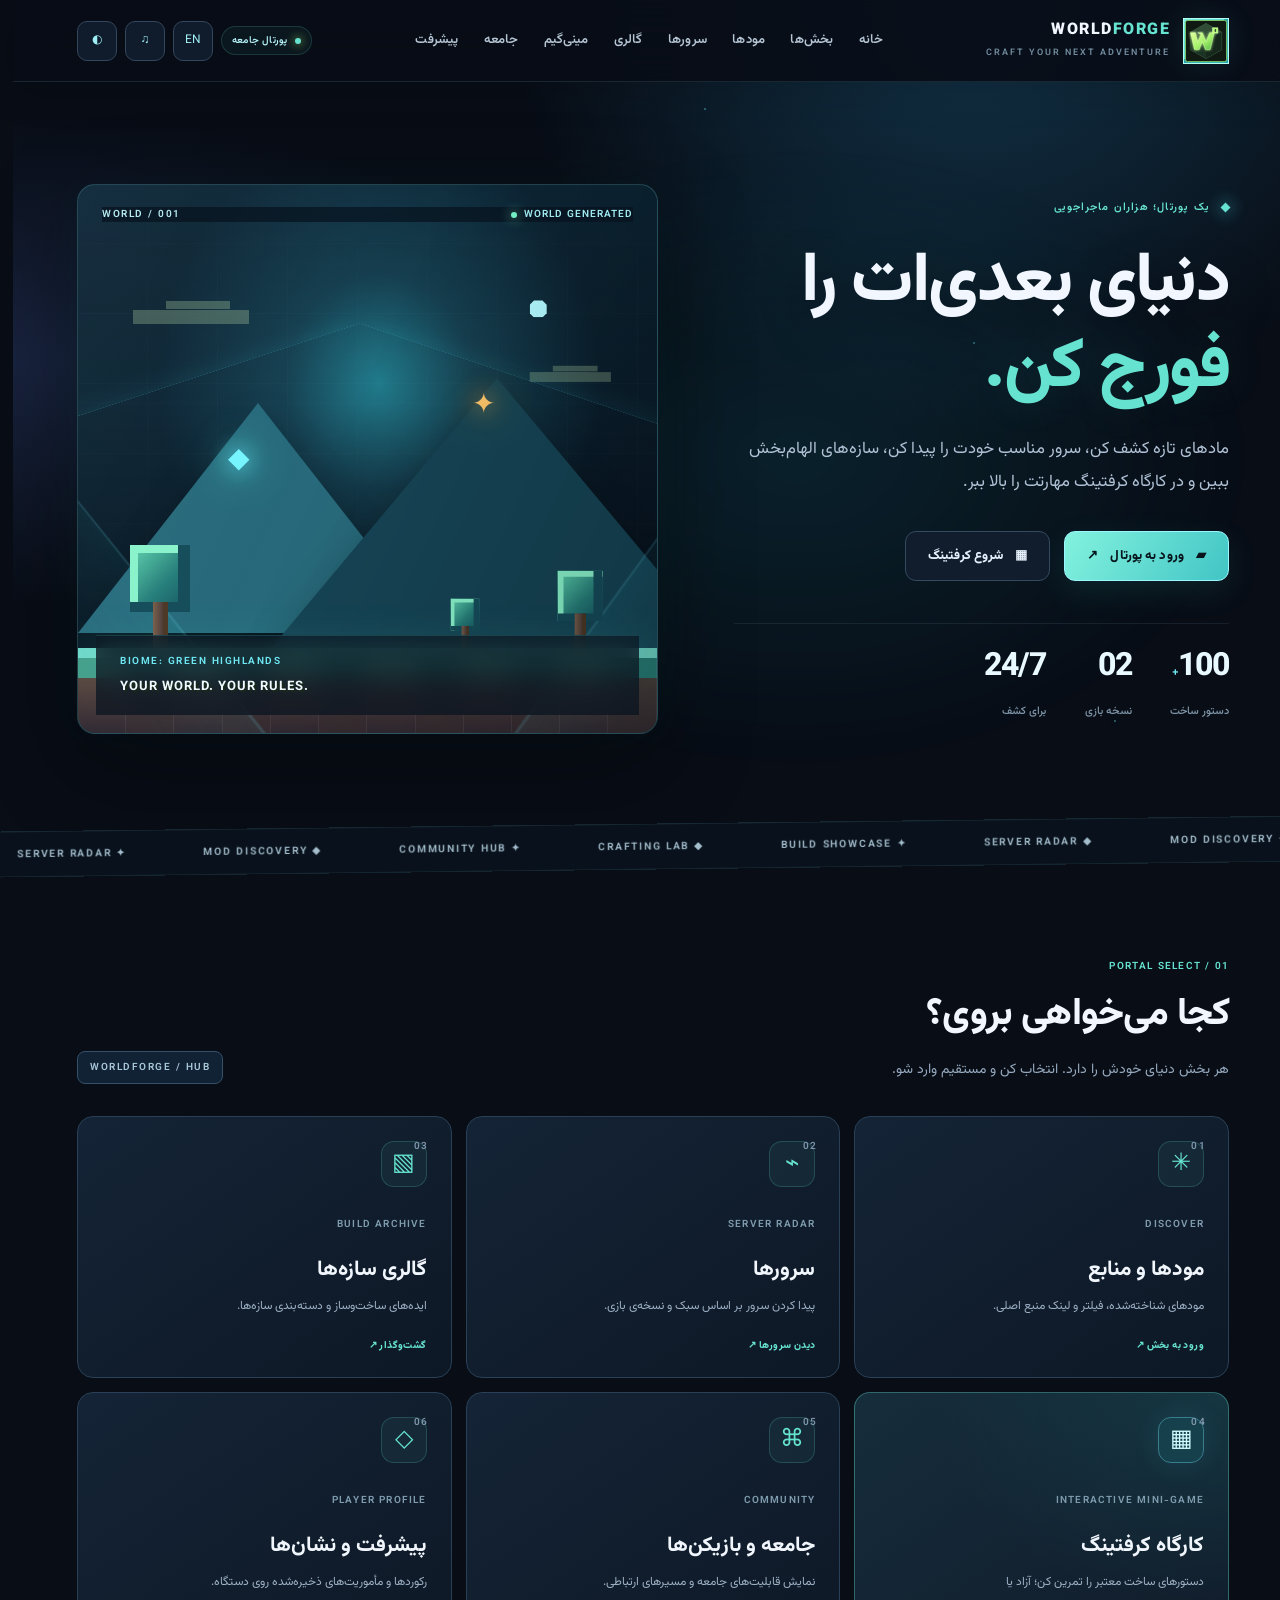
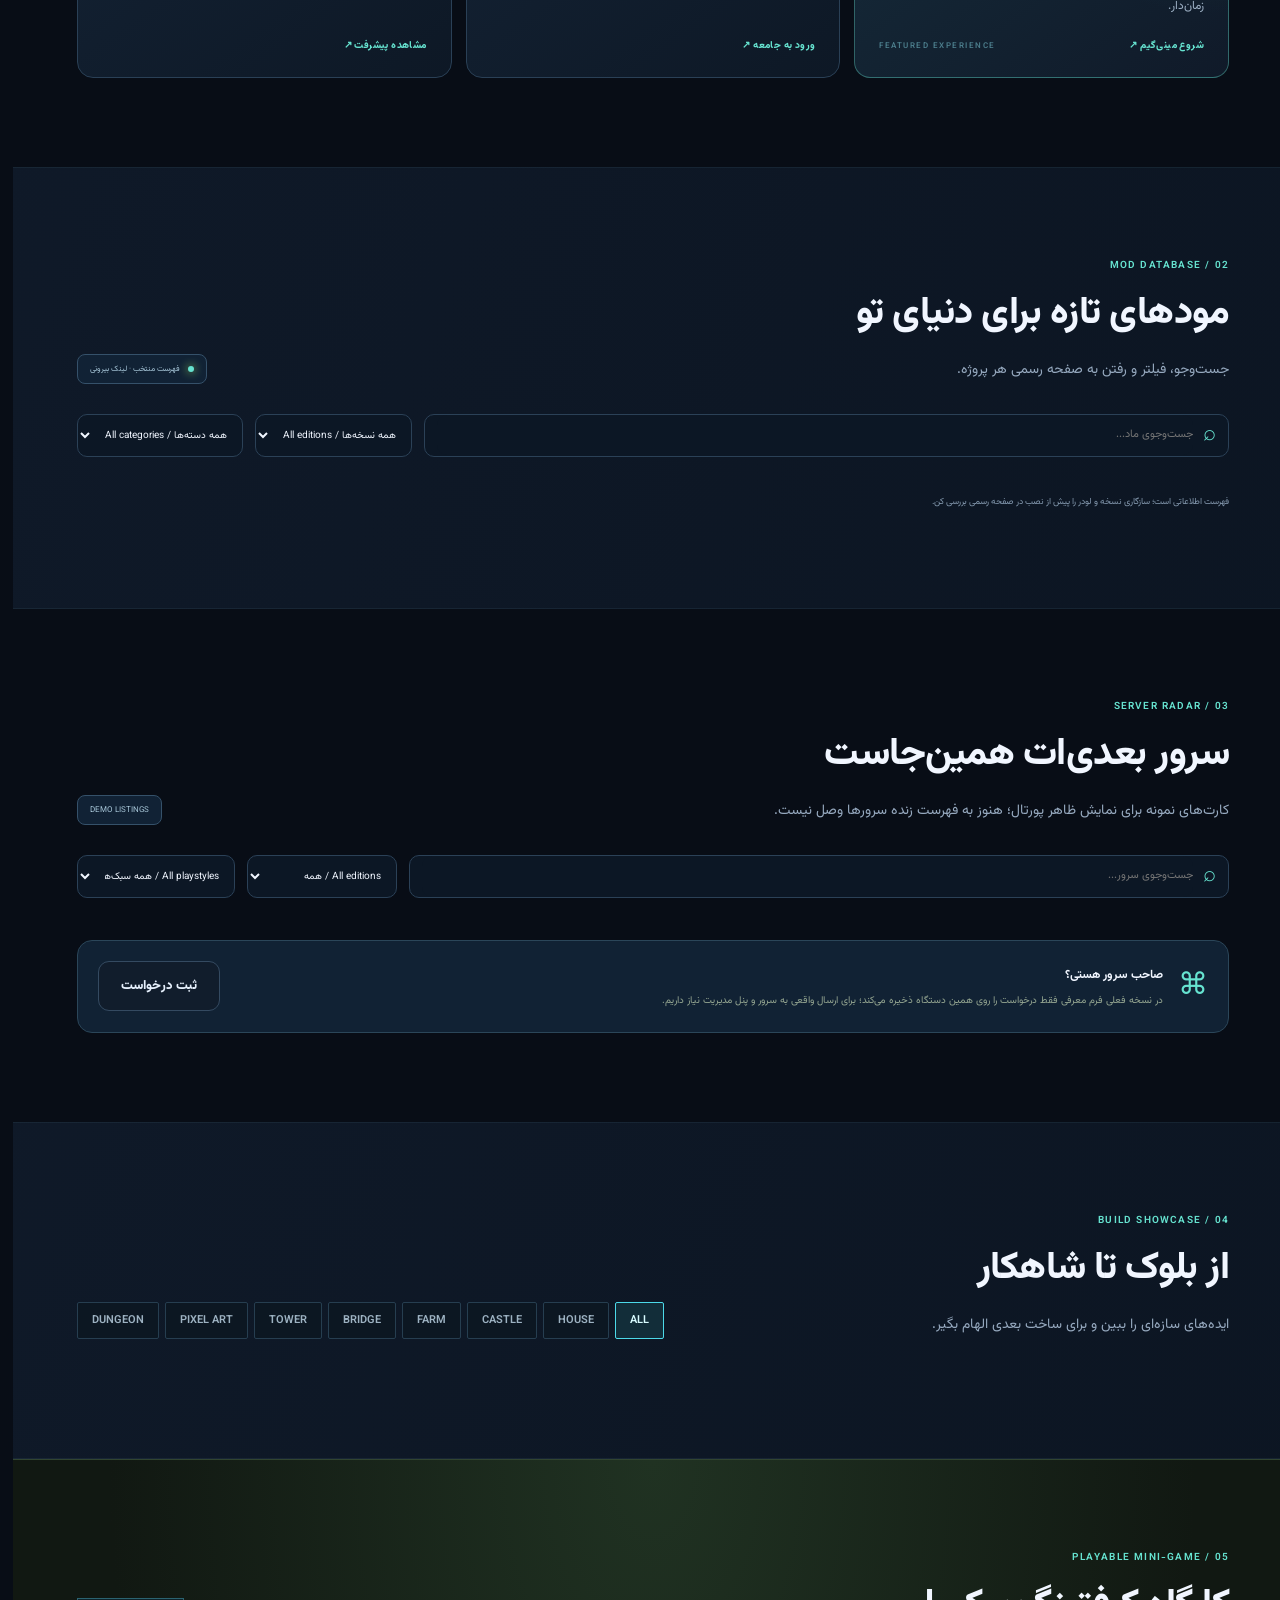
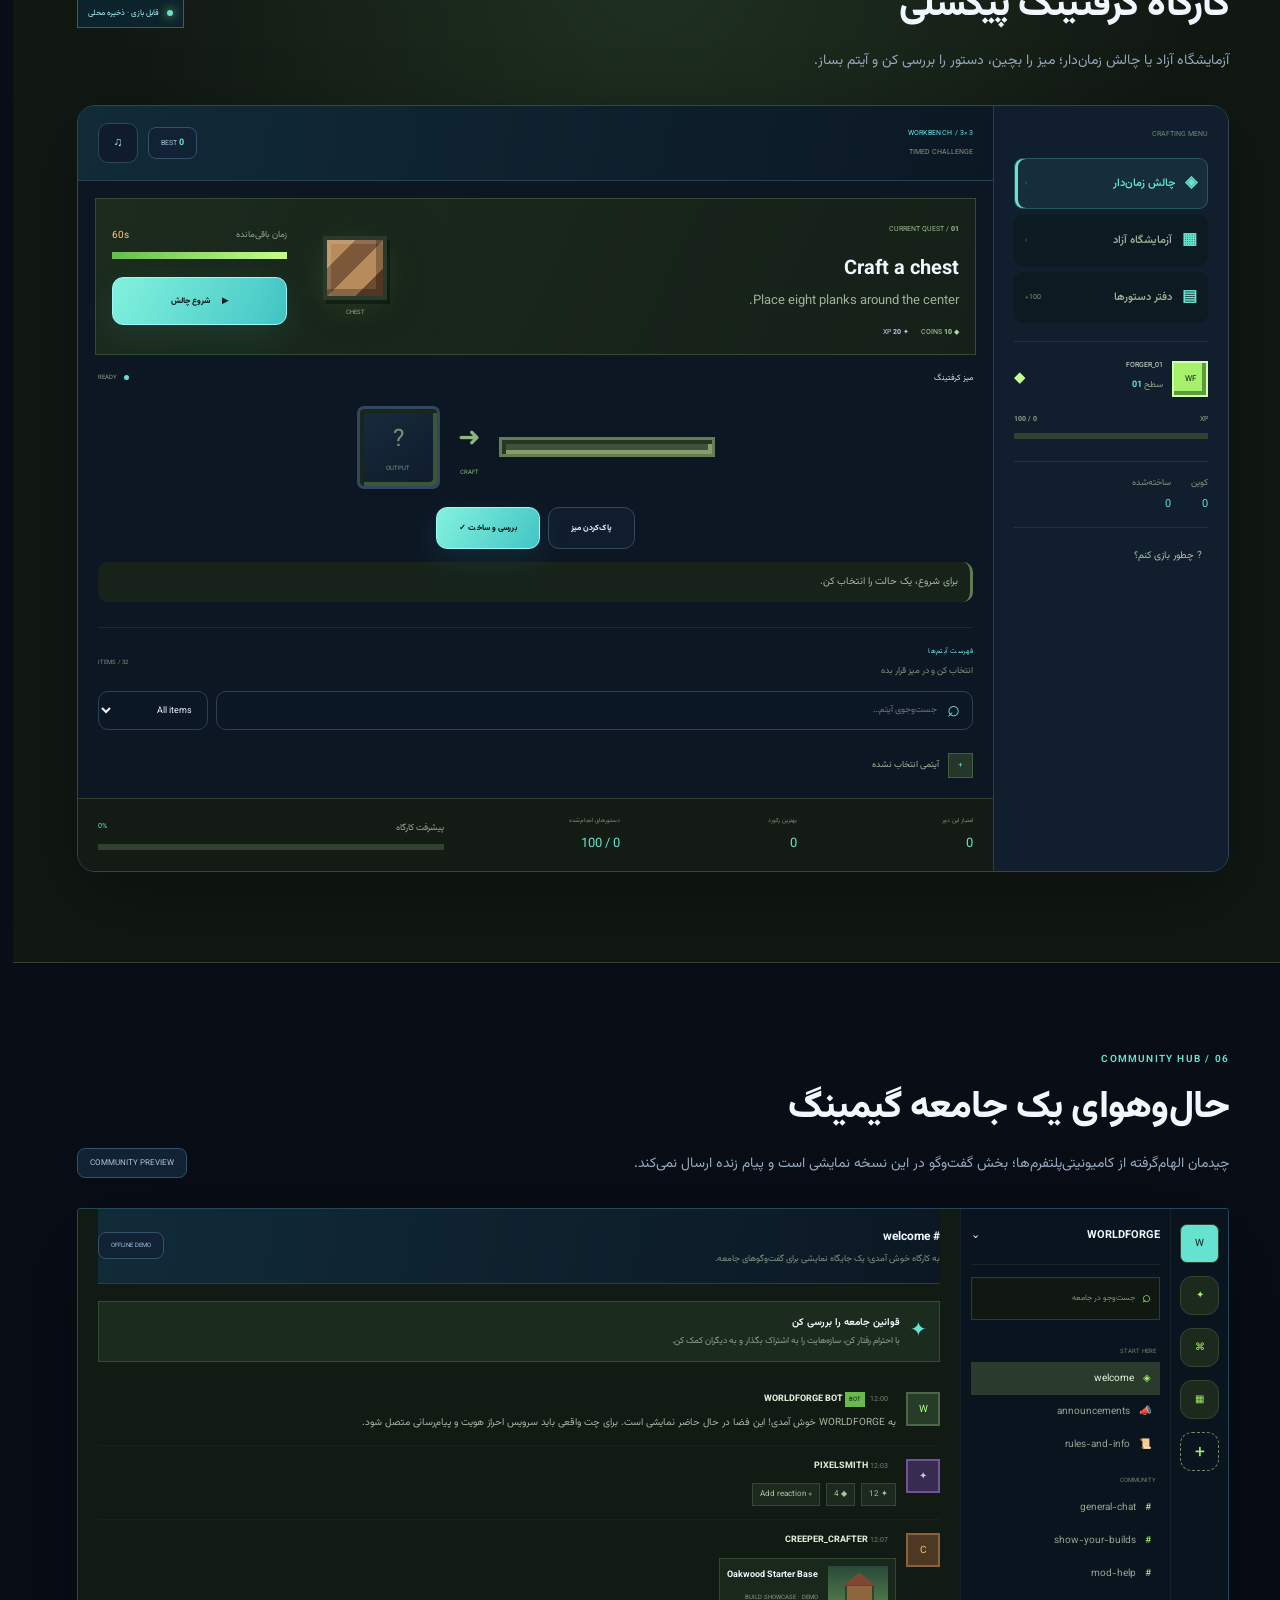
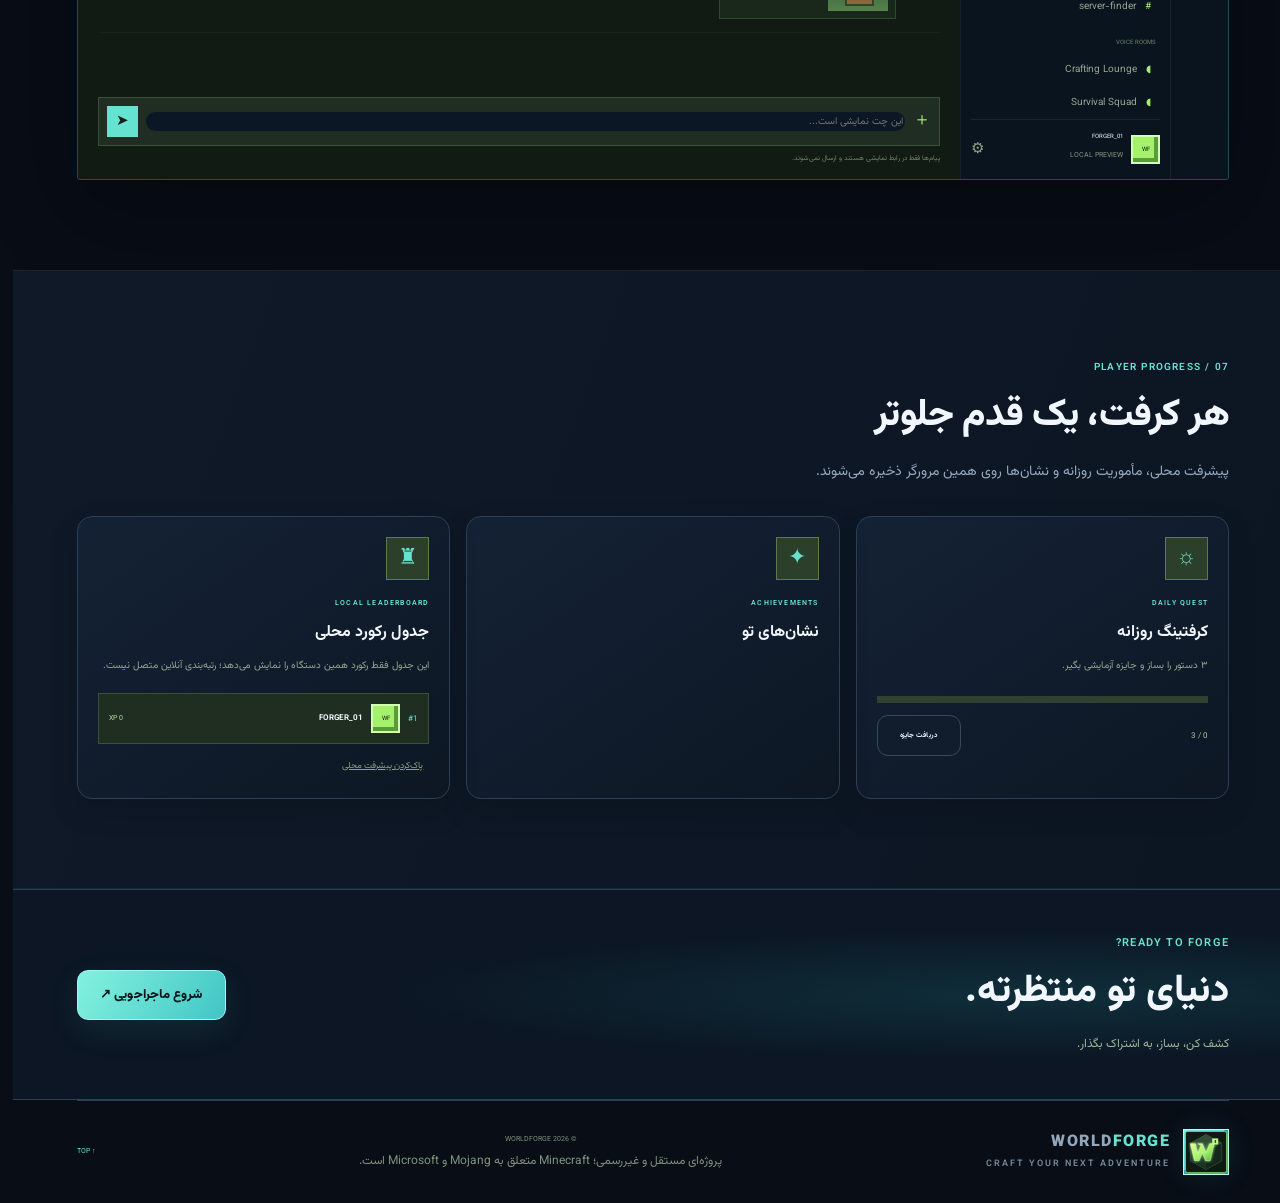
==== index.html @ a32afa7e "Enable site-wide navigation and accessibility enhancements" ====
<!doctype html>
<html lang="fa" dir="rtl">
<head>
<meta charset="utf-8"><meta name="viewport" content="width=device-width, initial-scale=1"><meta name="theme-color" content="#111713">
<meta name="description" content="WORLDFORGE — discover Minecraft mods, servers, builds and crafting recipes."><title>WORLDFORGE — Forge Your World</title>
<link rel="icon" href="assets/favicon.svg" type="image/svg+xml"><link rel="preconnect" href="https://fonts.googleapis.com"><link rel="preconnect" href="https://fonts.gstatic.com" crossorigin><link href="https://fonts.googleapis.com/css2?family=Press+Start+2P&family=Vazirmatn:wght@400;500;600;700;800&display=swap" rel="stylesheet"><link rel="stylesheet" href="styles.css">
</head><body>
<div class="ambient" aria-hidden="true"><i></i><i></i><i></i><i></i><i></i><i></i></div>
<header class="topbar"><a class="brand" href="index.html#home"><span class="brand-mark"><img src="assets/worldforge-emblem.svg" alt="" width="42" height="42"></span><span class="brand-name">WORLD<span>FORGE</span><small>CRAFT YOUR NEXT ADVENTURE</small></span></a>
<nav id="navLinks" class="nav-links" aria-label="Main navigation"><a href="index.html#home" data-fa="خانه" data-en="Home">خانه</a><a href="index.html#discover" data-fa="بخش‌ها" data-en="Explore">بخش‌ها</a><a href="mods.html" data-fa="مودها" data-en="Mods">مودها</a><a href="servers.html" data-fa="سرورها" data-en="Servers">سرورها</a><a href="gallery.html" data-fa="گالری" data-en="Gallery">گالری</a><a href="games.html" data-fa="مینی‌گیم" data-en="Mini-games">مینی‌گیم</a><a href="community.html" data-fa="جامعه" data-en="Community">جامعه</a><a href="progress.html" data-fa="پیشرفت" data-en="Progress">پیشرفت</a></nav>
<div class="top-actions"><span class="online-chip"><i></i><span data-fa="پورتال جامعه" data-en="COMMUNITY HUB">پورتال جامعه</span></span><button id="langToggle" class="icon-btn" aria-label="Change language">EN</button><button id="soundToggle" class="icon-btn" aria-label="Toggle sound">♫</button><button id="skinToggle" class="icon-btn" aria-label="Change visual theme" title="Change visual theme">◐</button><button id="menuToggle" class="icon-btn mobile-menu" aria-label="Open menu">☰</button></div></header>
<main id="home">
<section class="hero wrap"><div class="hero-copy reveal"><div class="eyebrow"><span class="eyebrow-square"></span><span data-fa="یک پورتال؛ هزاران ماجراجویی" data-en="ONE HUB. ENDLESS ADVENTURES.">یک پورتال؛ هزاران ماجراجویی</span></div><h1 data-fa="دنیای بعدی‌ات را<br><em>فورج کن.</em>" data-en="FORGE YOUR<br><em>NEXT WORLD.</em>">دنیای بعدی‌ات را<br><em>فورج کن.</em></h1><p data-fa="مادهای تازه کشف کن، سرور مناسب خودت را پیدا کن، سازه‌های الهام‌بخش ببین و در کارگاه کرفتینگ مهارتت را بالا ببر." data-en="Discover mods, find your next server, explore epic builds, and master recipes in the crafting lab.">مادهای تازه کشف کن، سرور مناسب خودت را پیدا کن، سازه‌های الهام‌بخش ببین و در کارگاه کرفتینگ مهارتت را بالا ببر.</p><div class="hero-actions"><a class="btn btn-primary" href="index.html#discover"><span>▰</span><span data-fa="ورود به پورتال" data-en="ENTER THE HUB">ورود به پورتال</span><b>↗</b></a><a class="btn btn-ghost" href="games.html"><span>▦</span><span data-fa="شروع کرفتینگ" data-en="PLAY CRAFTING">شروع کرفتینگ</span></a></div><div class="hero-metrics"><div><strong>100<span>+</span></strong><small data-fa="دستور ساخت" data-en="CRAFT RECIPES">دستور ساخت</small></div><div><strong>02</strong><small data-fa="نسخه بازی" data-en="GAME EDITIONS">نسخه بازی</small></div><div><strong>24/7</strong><small data-fa="برای کشف" data-en="ALWAYS TO EXPLORE">برای کشف</small></div></div></div>
<div class="hero-scene reveal"><div class="scene-top"><span>WORLD / 001</span><span class="scene-live"><i></i> WORLD GENERATED</span></div><div class="pixel-sun"></div><div class="pixel-cloud cloud1"></div><div class="pixel-cloud cloud2"></div><div class="scene-mountain m1"></div><div class="scene-mountain m2"></div><div class="voxel-tree tree1"><b></b><i></i></div><div class="voxel-tree tree2"><b></b><i></i></div><div class="voxel-tree tree3"><b></b><i></i></div><div class="floating-item diamond">◆</div><div class="floating-item emerald">✦</div><div class="scene-ground"><span></span><span></span><span></span><span></span><span></span><span></span><span></span><span></span><span></span><span></span><span></span><span></span></div><div class="scene-bottom"><span class="pixel-label">BIOME: GREEN HIGHLANDS</span><strong>YOUR WORLD. YOUR RULES.</strong></div><div class="scene-glow"></div></div></section>
<div class="ticker"><div class="ticker-track"><span>✦ MOD DISCOVERY</span><span>◆ SERVER RADAR</span><span>✦ BUILD SHOWCASE</span><span>◆ CRAFTING LAB</span><span>✦ COMMUNITY HUB</span><span>◆ MOD DISCOVERY</span><span>✦ SERVER RADAR</span></div></div>
<section id="discover" class="wrap section hub-section"><div class="section-head"><div><div class="eyebrow">01 / PORTAL SELECT</div><h2 data-fa="کجا می‌خواهی بروی؟" data-en="CHOOSE YOUR DESTINATION">کجا می‌خواهی بروی؟</h2><p data-fa="هر بخش دنیای خودش را دارد. انتخاب کن و مستقیم وارد شو." data-en="Every destination has its own space. Choose one and jump right in.">هر بخش دنیای خودش را دارد. انتخاب کن و مستقیم وارد شو.</p></div><span class="section-counter">WORLDFORGE / HUB</span></div><div class="hub-grid">
<a class="hub-tile" href="mods.html"><span class="hub-index">01</span><span class="hub-symbol">✳</span><span class="hub-kicker">DISCOVER</span><h3 data-fa="مودها و منابع" data-en="MODS & RESOURCES">مودها و منابع</h3><p data-fa="مودهای شناخته‌شده، فیلتر و لینک منبع اصلی." data-en="Curated mods, filters, and official project links.">مودهای شناخته‌شده، فیلتر و لینک منبع اصلی.</p><span class="hub-enter" data-fa="ورود به بخش ↗" data-en="EXPLORE ↗">ورود به بخش ↗</span></a>
<a class="hub-tile" href="servers.html"><span class="hub-index">02</span><span class="hub-symbol">⌁</span><span class="hub-kicker">SERVER RADAR</span><h3 data-fa="سرورها" data-en="SERVERS">سرورها</h3><p data-fa="پیدا کردن سرور بر اساس سبک و نسخه‌ی بازی." data-en="Find a server by play style and edition.">پیدا کردن سرور بر اساس سبک و نسخه‌ی بازی.</p><span class="hub-enter" data-fa="دیدن سرورها ↗" data-en="FIND SERVERS ↗">دیدن سرورها ↗</span></a>
<a class="hub-tile" href="gallery.html"><span class="hub-index">03</span><span class="hub-symbol">▧</span><span class="hub-kicker">BUILD ARCHIVE</span><h3 data-fa="گالری سازه‌ها" data-en="BUILD GALLERY">گالری سازه‌ها</h3><p data-fa="ایده‌های ساخت‌وساز و دسته‌بندی سازه‌ها." data-en="Build inspiration across curated categories.">ایده‌های ساخت‌وساز و دسته‌بندی سازه‌ها.</p><span class="hub-enter" data-fa="گشت‌وگذار ↗" data-en="BROWSE BUILDS ↗">گشت‌وگذار ↗</span></a>
<a class="hub-tile hub-tile-featured" href="games.html"><span class="hub-index">04</span><span class="hub-symbol">▦</span><span class="hub-kicker">INTERACTIVE MINI-GAME</span><h3 data-fa="کارگاه کرفتینگ" data-en="CRAFTING LAB">کارگاه کرفتینگ</h3><p data-fa="دستورهای ساخت معتبر را تمرین کن؛ آزاد یا زمان‌دار." data-en="Practice real crafting recipes in free play or timed challenge.">دستورهای ساخت معتبر را تمرین کن؛ آزاد یا زمان‌دار.</p><span class="hub-enter" data-fa="شروع مینی‌گیم ↗" data-en="PLAY NOW ↗">شروع مینی‌گیم ↗</span><span class="hub-feature-mark">FEATURED EXPERIENCE</span></a>
<a class="hub-tile" href="community.html"><span class="hub-index">05</span><span class="hub-symbol">⌘</span><span class="hub-kicker">COMMUNITY</span><h3 data-fa="جامعه و بازیکن‌ها" data-en="COMMUNITY">جامعه و بازیکن‌ها</h3><p data-fa="نمایش قابلیت‌های جامعه و مسیرهای ارتباطی." data-en="Community features and ways to connect.">نمایش قابلیت‌های جامعه و مسیرهای ارتباطی.</p><span class="hub-enter" data-fa="ورود به جامعه ↗" data-en="JOIN COMMUNITY ↗">ورود به جامعه ↗</span></a>
<a class="hub-tile" href="progress.html"><span class="hub-index">06</span><span class="hub-symbol">◇</span><span class="hub-kicker">PLAYER PROFILE</span><h3 data-fa="پیشرفت و نشان‌ها" data-en="PROGRESS & BADGES">پیشرفت و نشان‌ها</h3><p data-fa="رکوردها و مأموریت‌های ذخیره‌شده روی دستگاه." data-en="Local records and quests saved on this device.">رکوردها و مأموریت‌های ذخیره‌شده روی دستگاه.</p><span class="hub-enter" data-fa="مشاهده پیشرفت ↗" data-en="VIEW PROGRESS ↗">مشاهده پیشرفت ↗</span></a>
</div></section>
<section id="mods" class="section section-muted"><div class="wrap"><div class="section-head"><div><div class="eyebrow">02 / MOD DATABASE</div><h2 data-fa="مودهای تازه برای دنیای تو" data-en="MODS FOR YOUR WORLD">مودهای تازه برای دنیای تو</h2><p data-fa="جست‌وجو، فیلتر و رفتن به صفحه رسمی هر پروژه." data-en="Search, filter, and open each project's official page.">جست‌وجو، فیلتر و رفتن به صفحه رسمی هر پروژه.</p></div><span class="data-badge"><i></i><span data-fa="فهرست منتخب · لینک بیرونی" data-en="CURATED · EXTERNAL LINKS">فهرست منتخب · لینک بیرونی</span></span></div><div class="filter-row"><label class="search-field"><span>⌕</span><input id="modSearch" type="search" placeholder="جست‌وجوی ماد..." data-fa-placeholder="جست‌وجوی ماد..." data-en-placeholder="Search mods..."></label><select id="editionFilter" aria-label="Edition"><option value="all">همه نسخه‌ها / All editions</option><option value="Java">Java</option><option value="Bedrock">Bedrock</option></select><select id="categoryFilter" aria-label="Category"><option value="all">همه دسته‌ها / All categories</option><option value="Performance">Performance</option><option value="Utility">Utility</option><option value="Tech">Tech</option><option value="Magic">Magic</option><option value="Visuals">Visuals</option><option value="Adventure">Adventure</option></select></div><div id="modsGrid" class="mods-grid"></div><p class="fine-print" data-fa="فهرست اطلاعاتی است؛ سازگاری نسخه و لودر را پیش از نصب در صفحه رسمی بررسی کن." data-en="Listings are informational. Verify game version and loader compatibility on the official project page before installing.">فهرست اطلاعاتی است؛ سازگاری نسخه و لودر را پیش از نصب در صفحه رسمی بررسی کن.</p></div></section>
<section id="servers" class="section"><div class="wrap"><div class="section-head"><div><div class="eyebrow">03 / SERVER RADAR</div><h2 data-fa="سرور بعدی‌ات همین‌جاست" data-en="YOUR NEXT SERVER IS HERE">سرور بعدی‌ات همین‌جاست</h2><p data-fa="کارت‌های نمونه برای نمایش ظاهر پورتال؛ هنوز به فهرست زنده سرورها وصل نیست." data-en="Sample cards showing the portal UI; not connected to a live server directory yet.">کارت‌های نمونه برای نمایش ظاهر پورتال؛ هنوز به فهرست زنده سرورها وصل نیست.</p></div><span class="demo-badge">DEMO LISTINGS</span></div><div class="filter-row server-filters"><label class="search-field"><span>⌕</span><input id="serverSearch" type="search" placeholder="جست‌وجوی سرور..." data-fa-placeholder="جست‌وجوی سرور..." data-en-placeholder="Search servers..."></label><select id="serverEdition"><option value="all">All editions / همه</option><option>Java</option><option>Bedrock</option><option>Cross-play</option></select><select id="serverType"><option value="all">All playstyles / همه سبک‌ها</option><option>Survival</option><option>Creative</option><option>Adventure</option><option>Mini-games</option></select></div><div id="serverGrid" class="server-grid"></div><div class="callout-line"><span class="callout-icon">⌘</span><div><strong data-fa="صاحب سرور هستی؟" data-en="RUN A SERVER?">صاحب سرور هستی؟</strong><p data-fa="در نسخه فعلی فرم معرفی فقط درخواست را روی همین دستگاه ذخیره می‌کند؛ برای ارسال واقعی به سرور و پنل مدیریت نیاز داریم." data-en="The current listing form only saves locally. Real submissions require a backend and admin panel.">در نسخه فعلی فرم معرفی فقط درخواست را روی همین دستگاه ذخیره می‌کند؛ برای ارسال واقعی به سرور و پنل مدیریت نیاز داریم.</p></div><button class="btn btn-secondary" id="openServerForm" data-fa="ثبت درخواست" data-en="SUBMIT LISTING">ثبت درخواست</button></div></div></section>
<section id="builds" class="section section-muted"><div class="wrap"><div class="section-head"><div><div class="eyebrow">04 / BUILD SHOWCASE</div><h2 data-fa="از بلوک تا شاهکار" data-en="FROM BLOCKS TO MASTERPIECES">از بلوک تا شاهکار</h2><p data-fa="ایده‌های سازه‌ای را ببین و برای ساخت بعدی الهام بگیر." data-en="Explore build ideas and plan your next project.">ایده‌های سازه‌ای را ببین و برای ساخت بعدی الهام بگیر.</p></div><div class="build-filters" id="buildFilters"><button class="filter-chip active" data-build="all">ALL</button><button class="filter-chip" data-build="house">HOUSE</button><button class="filter-chip" data-build="castle">CASTLE</button><button class="filter-chip" data-build="farm">FARM</button><button class="filter-chip" data-build="bridge">BRIDGE</button><button class="filter-chip" data-build="tower">TOWER</button><button class="filter-chip" data-build="pixelart">PIXEL ART</button><button class="filter-chip" data-build="dungeon">DUNGEON</button></div></div><div id="buildGrid" class="build-grid"></div></div></section>
<section id="craft" class="section craft-section"><div class="wrap"><div class="section-head"><div><div class="eyebrow">05 / PLAYABLE MINI-GAME</div><h2 data-fa="کارگاه کرفتینگ پیکسلی" data-en="PIXEL CRAFTING LAB">کارگاه کرفتینگ پیکسلی</h2><p data-fa="آزمایشگاه آزاد یا چالش زمان‌دار؛ میز را بچین، دستور را بررسی کن و آیتم بساز." data-en="Free lab or timed challenge. Fill the table, check the recipe, craft an item.">آزمایشگاه آزاد یا چالش زمان‌دار؛ میز را بچین، دستور را بررسی کن و آیتم بساز.</p></div><div class="game-status"><i></i><span data-fa="قابل بازی · ذخیره محلی" data-en="PLAYABLE · LOCAL SAVE">قابل بازی · ذخیره محلی</span></div></div>
<div class="craft-app"><aside class="craft-sidebar"><div class="sidebar-label">CRAFTING MENU</div><button class="craft-nav active" data-mode="challenge"><span>◈</span><span data-fa="چالش زمان‌دار" data-en="Timed challenge">چالش زمان‌دار</span><b>›</b></button><button class="craft-nav" data-mode="free"><span>▦</span><span data-fa="آزمایشگاه آزاد" data-en="Free crafting">آزمایشگاه آزاد</span><b>›</b></button><button class="craft-nav" data-mode="recipes"><span>▤</span><span data-fa="دفتر دستورها" data-en="Recipe book">دفتر دستورها</span><b>100+</b></button><div class="sidebar-sep"></div><div class="player-card"><div class="player-avatar">WF</div><div><strong>FORGER_01</strong><small><span data-fa="سطح" data-en="LEVEL">سطح</span> <b id="playerLevel">01</b></small></div><span class="rank-gem">◆</span></div><div class="xp-label"><span>XP</span><b id="xpValue">0 / 100</b></div><div class="xp-track"><i id="xpBar"></i></div><div class="side-stats"><div><small data-fa="کوین" data-en="COINS">کوین</small><strong id="coinValue">0</strong></div><div><small data-fa="ساخته‌شده" data-en="CRAFTED">ساخته‌شده</small><strong id="craftedValue">0</strong></div></div><button id="tutorialBtn" class="help-link">? <span data-fa="چطور بازی کنم؟" data-en="How to play">چطور بازی کنم؟</span></button></aside>
<div class="craft-main"><div class="craft-toolbar"><div><span class="pixel-label">WORKBENCH / 3×3</span><small id="craftModeLabel">TIMED CHALLENGE</small></div><div class="toolbar-right"><span class="record-chip">BEST <b id="bestValue">0</b></span><button id="soundInGame" class="icon-btn" title="Toggle sound">♫</button></div></div>
<div id="challengePanel" class="challenge-panel"><div class="quest-copy"><span class="quest-kicker">CURRENT QUEST / <b id="questNumber">01</b></span><h3 id="questName">Craft a chest</h3><p id="questHint">Place eight planks around the center.</p><div class="quest-reward"><span>◆ <b id="questCoins">10</b> COINS</span><span>✦ <b id="questXP">20</b> XP</span></div></div><div class="quest-target"><div class="target-glow"></div><div id="questTarget" class="pixel-item large chest"></div><small id="questTargetName">CHEST</small></div><div class="quest-timer"><div><span data-fa="زمان باقی‌مانده" data-en="TIME LEFT">زمان باقی‌مانده</span><b id="timerText">60s</b></div><div class="timer-track"><i id="timerBar"></i></div><button id="startGame" class="btn btn-primary"><span>▶</span><span data-fa="شروع چالش" data-en="START CHALLENGE">شروع چالش</span></button></div></div>
<div id="recipeBookPanel" class="recipe-book-panel hidden"><div class="book-head"><div><span class="pixel-label">RECIPE INDEX</span><h3 data-fa="دفتر دستورها" data-en="Recipe Book">دفتر دستورها</h3></div><span class="data-badge">100+ RECIPES</span></div><div class="filter-row recipe-filters"><label class="search-field"><span>⌕</span><input id="recipeSearch" type="search" placeholder="جست‌وجوی آیتم..." data-fa-placeholder="جست‌وجوی آیتم..." data-en-placeholder="Search recipes..."></label><select id="recipeCategory"><option value="all">همه دسته‌ها / All categories</option><option value="tools">Tools</option><option value="blocks">Blocks</option><option value="utility">Utility</option><option value="combat">Combat</option><option value="food">Food</option><option value="redstone">Redstone</option></select></div><div id="recipeCatalog" class="recipe-catalog"></div></div>
<div id="workbenchPanel" class="workbench-panel"><div class="bench-left"><div class="bench-label"><span data-fa="میز کرفتینگ" data-en="CRAFTING TABLE">میز کرفتینگ</span><span class="bench-status"><i></i><span id="benchStatus">READY</span></span></div><div class="bench-layout"><div class="craft-grid" id="craftGrid" aria-label="Crafting grid"></div><div class="craft-arrow"><span>➜</span><small>CRAFT</small></div><button id="outputSlot" class="output-slot" aria-label="Crafting output"><span class="output-question">?</span><small>OUTPUT</small></button></div><div class="bench-controls"><button id="clearGrid" class="btn btn-secondary" data-fa="پاک‌کردن میز" data-en="CLEAR TABLE">پاک‌کردن میز</button><button id="checkCraft" class="btn btn-primary" data-fa="بررسی و ساخت ✓" data-en="CHECK & CRAFT ✓">بررسی و ساخت ✓</button></div><div id="gameFeedback" class="game-feedback" role="status" aria-live="polite">برای شروع، یک حالت را انتخاب کن.</div></div><div class="bench-right"><div class="inventory-head"><div><span class="pixel-label" data-fa="فهرست آیتم‌ها" data-en="ITEM INVENTORY">فهرست آیتم‌ها</span><small data-fa="انتخاب کن و در میز قرار بده" data-en="Select an item, then place it">انتخاب کن و در میز قرار بده</small></div><span id="inventoryCount">ITEMS / 32</span></div><div class="inventory-tools"><label class="search-field"><span>⌕</span><input id="itemSearch" type="search" placeholder="جست‌وجوی آیتم..." data-fa-placeholder="جست‌وجوی آیتم..." data-en-placeholder="Search items..."></label><select id="itemCategory"><option value="all">All items</option><option value="materials">Materials</option><option value="tools">Tools</option><option value="blocks">Blocks</option><option value="food">Food</option></select></div><div class="inventory-grid" id="inventory"></div><div class="selected-item" id="selectedItemLabel"><span class="selected-icon">+</span><span data-fa="آیتمی انتخاب نشده" data-en="No item selected">آیتمی انتخاب نشده</span></div></div></div>
<div class="craft-footer"><div class="score-stat"><small data-fa="امتیاز این دور" data-en="SESSION SCORE">امتیاز این دور</small><strong id="scoreValue">0</strong></div><div class="score-stat"><small data-fa="بهترین رکورد" data-en="PERSONAL BEST">بهترین رکورد</small><strong id="bestValue2">0</strong></div><div class="score-stat"><small data-fa="دستورهای انجام‌شده" data-en="RECIPES CRAFTED">دستورهای انجام‌شده</small><strong id="recipeProgress">0 / 100</strong></div><div class="craft-progress"><div><span data-fa="پیشرفت کارگاه" data-en="LAB PROGRESS">پیشرفت کارگاه</span><b id="progressPercent">0%</b></div><div class="xp-track"><i id="progressBar"></i></div></div></div></div></div></div></section>
<section id="community" class="section"><div class="wrap"><div class="section-head"><div><div class="eyebrow">06 / COMMUNITY HUB</div><h2 data-fa="حال‌وهوای یک جامعه گیمینگ" data-en="A COMMUNITY GAMING HUB">حال‌وهوای یک جامعه گیمینگ</h2><p data-fa="چیدمان الهام‌گرفته از کامیونیتی‌پلتفرم‌ها؛ بخش گفت‌وگو در این نسخه نمایشی است و پیام زنده ارسال نمی‌کند." data-en="A community-platform-inspired layout. Chat is a visual demo and does not send live messages.">چیدمان الهام‌گرفته از کامیونیتی‌پلتفرم‌ها؛ بخش گفت‌وگو در این نسخه نمایشی است و پیام زنده ارسال نمی‌کند.</p></div><span class="demo-badge">COMMUNITY PREVIEW</span></div><div class="community-app"><aside class="community-rail"><div class="rail-logo active">W</div><div class="rail-logo">✦</div><div class="rail-logo">⌘</div><div class="rail-logo">▦</div><div class="rail-add">+</div></aside><aside class="community-channels"><div class="community-title"><strong>WORLDFORGE</strong><span>⌄</span></div><div class="community-search">⌕ <span data-fa="جست‌وجو در جامعه" data-en="Search community">جست‌وجو در جامعه</span></div><div class="channel-label">START HERE</div><button class="channel active"><span>◈</span> welcome</button><button class="channel"><span>📣</span> announcements</button><button class="channel"><span>📜</span> rules-and-info</button><div class="channel-label">COMMUNITY</div><button class="channel"><span>#</span> general-chat</button><button class="channel"><span>#</span> show-your-builds</button><button class="channel"><span>#</span> mod-help</button><button class="channel"><span>#</span> server-finder</button><div class="channel-label">VOICE ROOMS</div><button class="channel"><span>◖</span> Crafting Lounge</button><button class="channel"><span>◖</span> Survival Squad</button><div class="community-profile"><div class="mini-avatar">WF</div><div><strong>FORGER_01</strong><small>LOCAL PREVIEW</small></div><span>⚙</span></div></aside><div class="community-chat"><div class="chat-header"><div><strong># welcome</strong><p data-fa="به کارگاه خوش آمدی؛ یک جایگاه نمایشی برای گفت‌وگوهای جامعه." data-en="Welcome to the forge — a preview of the community chat.">به کارگاه خوش آمدی؛ یک جایگاه نمایشی برای گفت‌وگوهای جامعه.</p></div><span class="demo-badge">OFFLINE DEMO</span></div><div class="chat-topic"><span>✦</span><div><strong data-fa="قوانین جامعه را بررسی کن" data-en="Check the community rules">قوانین جامعه را بررسی کن</strong><small data-fa="با احترام رفتار کن، سازه‌هایت را به اشتراک بگذار و به دیگران کمک کن." data-en="Be respectful, share your builds, and help other players.">با احترام رفتار کن، سازه‌هایت را به اشتراک بگذار و به دیگران کمک کن.</small></div></div><div class="chat-message"><div class="chat-avatar avatar-green">W</div><div><div class="chat-author">WORLDFORGE BOT <span>BOT</span><small>12:00</small></div><p data-fa="به WORLDFORGE خوش آمدی! این فضا در حال حاضر نمایشی است. برای چت واقعی باید سرویس احراز هویت و پیام‌رسانی متصل شود." data-en="Welcome to WORLDFORGE! This is a preview. Real chat requires connected authentication and messaging services.">به WORLDFORGE خوش آمدی! این فضا در حال حاضر نمایشی است. برای چت واقعی باید سرویس احراز هویت و پیام‌رسانی متصل شود.</p></div></div><div class="chat-message"><div class="chat-avatar avatar-purple">✦</div><div><div class="chat-author">PIXELSMITH <small>12:03</small></div><p data-fa="بالاخره یک جای خوب برای ایده‌های کرفتینگ و پیدا کردن مادها!" data-en="Finally, a place for crafting ideas and finding mods!"></p><div class="chat-reactions"><span>✦ 12</span><span>◆ 4</span><span>+ Add reaction</span></div></div></div><div class="chat-message"><div class="chat-avatar avatar-orange">C</div><div><div class="chat-author">CREEPER_CRAFTER <small>12:07</small></div><p data-fa="سازه جدیدم رو توی Build Showcase گذاشتم؛ نظرتون چیه؟" data-en="Just added my new build to the showcase. Thoughts?"></p><div class="build-attachment"><div class="attachment-art"><span class="attachment-house"></span></div><div><strong>Oakwood Starter Base</strong><small>BUILD SHOWCASE · DEMO</small></div></div></div></div><div class="chat-composer"><span>＋</span><input id="demoMessage" type="text" placeholder="این چت نمایشی است..." data-fa-placeholder="این چت نمایشی است..." data-en-placeholder="This chat is a demo..."><button id="sendDemoMessage" aria-label="Send demo message">➤</button></div><small class="chat-footnote" data-fa="پیام‌ها فقط در رابط نمایشی هستند و ارسال نمی‌شوند." data-en="Messages are visual placeholders and are not sent.">پیام‌ها فقط در رابط نمایشی هستند و ارسال نمی‌شوند.</small></div></div></div></section>
<section id="progress" class="section section-muted"><div class="wrap"><div class="section-head"><div><div class="eyebrow">07 / PLAYER PROGRESS</div><h2 data-fa="هر کرفت، یک قدم جلوتر" data-en="EVERY CRAFT. ONE STEP FORWARD.">هر کرفت، یک قدم جلوتر</h2><p data-fa="پیشرفت محلی، مأموریت روزانه و نشان‌ها روی همین مرورگر ذخیره می‌شوند." data-en="Progress, daily quest, and achievements are saved in this browser only.">پیشرفت محلی، مأموریت روزانه و نشان‌ها روی همین مرورگر ذخیره می‌شوند.</p></div></div><div class="progress-grid"><article class="progress-card daily-card"><div class="progress-icon">☼</div><div class="eyebrow">DAILY QUEST</div><h3 data-fa="کرفتینگ روزانه" data-en="Daily Crafter">کرفتینگ روزانه</h3><p data-fa="۳ دستور را بساز و جایزه آزمایشی بگیر." data-en="Craft 3 recipes to claim a demo reward.">۳ دستور را بساز و جایزه آزمایشی بگیر.</p><div class="daily-track"><i id="dailyBar"></i></div><div class="daily-bottom"><span id="dailyCount">0 / 3</span><button id="claimDaily" class="btn btn-secondary" data-fa="دریافت جایزه" data-en="CLAIM REWARD">دریافت جایزه</button></div></article><article class="progress-card"><div class="progress-icon">✦</div><div class="eyebrow">ACHIEVEMENTS</div><h3 data-fa="نشان‌های تو" data-en="Your achievements">نشان‌های تو</h3><div class="achievement-list" id="achievementList"></div></article><article class="progress-card"><div class="progress-icon">♜</div><div class="eyebrow">LOCAL LEADERBOARD</div><h3 data-fa="جدول رکورد محلی" data-en="Local leaderboard">جدول رکورد محلی</h3><p data-fa="این جدول فقط رکورد همین دستگاه را نمایش می‌دهد؛ رتبه‌بندی آنلاین متصل نیست." data-en="This shows local records only; no online leaderboard is connected.">این جدول فقط رکورد همین دستگاه را نمایش می‌دهد؛ رتبه‌بندی آنلاین متصل نیست.</p><div class="leader-row"><span class="leader-rank">#1</span><div class="mini-avatar">WF</div><strong>FORGER_01</strong><b id="leaderScore">0 XP</b></div><button id="resetProgress" class="text-button" data-fa="پاک‌کردن پیشرفت محلی" data-en="Reset local progress">پاک‌کردن پیشرفت محلی</button></article></div></div></section>
<section class="closing"><div class="wrap closing-inner"><div><div class="eyebrow">READY TO FORGE?</div><h2 data-fa="دنیای تو منتظرته." data-en="YOUR WORLD IS WAITING.">دنیای تو منتظرته.</h2><p data-fa="کشف کن، بساز، به اشتراک بگذار." data-en="Discover. Craft. Share.">کشف کن، بساز، به اشتراک بگذار.</p></div><a class="btn btn-primary" href="index.html#discover" data-fa="شروع ماجراجویی ↗" data-en="START EXPLORING ↗">شروع ماجراجویی ↗</a></div></section>
</main><footer class="footer wrap"><a class="brand" href="index.html#home"><span class="brand-mark"><img src="assets/worldforge-emblem.svg" alt="" width="42" height="42"></span><span class="brand-name">WORLD<span>FORGE</span><small>CRAFT YOUR NEXT ADVENTURE</small></span></a><div><span>© 2026 WORLDFORGE</span><p data-fa="پروژه‌ای مستقل و غیررسمی؛ Minecraft متعلق به Mojang و Microsoft است." data-en="Independent fan project. Minecraft belongs to Mojang and Microsoft.">پروژه‌ای مستقل و غیررسمی؛ Minecraft متعلق به Mojang و Microsoft است.</p></div><a href="index.html#home" class="back-top">↑ TOP</a></footer>
<dialog id="serverDialog" class="modal"><form id="serverRequestForm"><button type="button" class="modal-close" id="closeServerForm">×</button><div class="eyebrow">SERVER PARTNER</div><h2 data-fa="معرفی سرور" data-en="Submit a server">معرفی سرور</h2><p data-fa="درخواست به صورت محلی ذخیره می‌شود؛ هنوز به مدیر ارسال نمی‌شود." data-en="The request is saved locally and is not sent to an admin yet.">درخواست به صورت محلی ذخیره می‌شود؛ هنوز به مدیر ارسال نمی‌شود.</p><label><span data-fa="نام سرور" data-en="Server name">نام سرور</span><input id="requestServerName" required placeholder="My Minecraft Server"></label><label><span data-fa="راه ارتباطی" data-en="Contact method">راه ارتباطی</span><input id="requestContact" required placeholder="Discord / Email / Telegram"></label><label><span data-fa="نسخه" data-en="Edition">نسخه</span><select id="requestEdition"><option>Java</option><option>Bedrock</option><option>Cross-play</option></select></label><button class="btn btn-primary" type="submit" data-fa="ذخیره درخواست آزمایشی" data-en="Save demo request">ذخیره درخواست آزمایشی</button></form></dialog>
<dialog id="tutorialDialog" class="modal"><form method="dialog"><button class="modal-close">×</button><div class="eyebrow">QUICK START</div><h2 data-fa="چطور کرفت کنم؟" data-en="How to craft">چطور کرفت کنم؟</h2><ol><li data-fa="یک حالت انتخاب کن: چالش زمان‌دار یا آزمایشگاه آزاد." data-en="Choose Timed Challenge or Free Lab.">یک حالت انتخاب کن: چالش زمان‌دار یا آزمایشگاه آزاد.</li><li data-fa="از فهرست آیتم‌ها یک ماده را انتخاب کن." data-en="Select a material from the inventory.">از فهرست آیتم‌ها یک ماده را انتخاب کن.</li><li data-fa="خانه‌های میز را لمس کن تا مواد را بچینی." data-en="Tap workbench slots to place ingredients.">خانه‌های میز را لمس کن تا مواد را بچینی.</li><li data-fa="بررسی و ساخت را بزن؛ دستورها باید در خانه‌های درست باشند." data-en="Press Check & Craft; ingredients must be in the correct slots.">بررسی و ساخت را بزن؛ دستورها باید در خانه‌های درست باشند.</li></ol><button class="btn btn-primary" value="ok" data-fa="فهمیدم" data-en="Got it">فهمیدم</button></form></dialog><div id="toast" class="toast" role="status" aria-live="polite"></div><script src="app.js"></script><script src="enhancement.js" defer></script>
</body></html>
---- styles.css ----
:root{--bg:#0d120f;--panel:#151d17;--panel2:#1b271e;--panel3:#233226;--line:#304334;--text:#edf6e8;--muted:#91a28f;--green:#a5f16b;--green2:#6bc653;--lime:#d0ff8c;--orange:#ffbd59;--red:#ff7777;--shadow:0 22px 60px #0007;--pixel:'Press Start 2P',monospace;--body:'Vazirmatn',Tahoma,sans-serif}*{box-sizing:border-box}html{scroll-behavior:smooth;scroll-padding-top:90px}body{margin:0;background:var(--bg);color:var(--text);font-family:var(--body);line-height:1.7;overflow-x:hidden}body:before{content:"";position:fixed;inset:0;pointer-events:none;z-index:-2;opacity:.13;background-image:linear-gradient(#c5ffbd0a 1px,transparent 1px),linear-gradient(90deg,#c5ffbd0a 1px,transparent 1px);background-size:30px 30px}.ambient{position:fixed;inset:0;pointer-events:none;overflow:hidden;z-index:-1}.ambient i{position:absolute;width:3px;height:3px;background:#baff87;opacity:.5;animation:floatParticle 9s linear infinite}.ambient i:nth-child(1){top:22%;left:8%}.ambient i:nth-child(2){top:68%;left:17%;animation-delay:-3s}.ambient i:nth-child(3){top:38%;left:75%;animation-delay:-6s}.ambient i:nth-child(4){top:80%;left:86%;animation-delay:-2s}.ambient i:nth-child(5){top:12%;left:54%;animation-delay:-4s}.ambient i:nth-child(6){top:55%;left:44%;animation-delay:-7s}@keyframes floatParticle{0%{transform:translateY(0);opacity:0}20%{opacity:.5}80%{opacity:.4}100%{transform:translateY(-100px);opacity:0}}a{color:inherit;text-decoration:none}button,input,select{font:inherit}button{color:inherit}.wrap{width:min(1200px,92vw);margin-inline:auto}.topbar{height:78px;position:sticky;top:0;z-index:40;display:flex;align-items:center;justify-content:space-between;gap:24px;padding:0 max(4vw,18px);background:#0c120fee;border-bottom:1px solid #ffffff12;backdrop-filter:blur(20px)}.brand{display:flex;align-items:center;gap:10px;flex-shrink:0}.brand-mark{width:42px;height:42px;display:grid;place-items:center;overflow:hidden;background:var(--green);color:#142016;border:2px solid #d5ffb3;box-shadow:inset -5px -5px #539a3b,inset 4px 4px #e4ffbc;font-family:var(--pixel);font-size:18px}.brand-mark img{display:block;width:100%;height:100%;object-fit:cover}.brand-name{font-family:var(--pixel);font-size:11px;letter-spacing:-.5px;line-height:1.6}.brand-name>span{color:var(--green)}.brand-name small{display:block;font:7px var(--pixel);color:#849584;letter-spacing:.4px;margin-top:4px}.nav-links{display:flex;align-items:center;gap:clamp(13px,2vw,28px);font-size:12px;color:#b9c8b6}.nav-links a{transition:color .2s;white-space:nowrap}.nav-links a:hover{color:var(--green)}.top-actions{display:flex;align-items:center;gap:8px}.online-chip,.data-badge,.demo-badge,.game-status{display:inline-flex;align-items:center;gap:8px;padding:8px 10px;border:1px solid #3b533d;color:#b6d7a8;background:#17241a;font:8px var(--pixel);white-space:nowrap}.online-chip i,.data-badge i,.game-status i,.scene-live i{width:6px;height:6px;background:var(--green);box-shadow:0 0 10px #a5f16b;border-radius:50%;display:inline-block}.icon-btn{border:1px solid var(--line);background:#172019;color:var(--green);min-width:38px;height:38px;cursor:pointer;font-size:12px;transition:.2s}.icon-btn:hover{border-color:var(--green);background:#253626;transform:translateY(-2px)}.mobile-menu{display:none}.hero{display:grid;grid-template-columns:.95fr 1.05fr;gap:55px;align-items:center;padding-top:75px;padding-bottom:85px;min-height:620px}.hero-copy{position:relative;z-index:2}.eyebrow{display:flex;align-items:center;gap:10px;color:var(--green);font:9px var(--pixel);letter-spacing:.2px;line-height:1.8}.eyebrow-square{width:9px;height:9px;background:var(--green);box-shadow:3px 3px #3c6d32}.hero h1{font:clamp(35px,4.4vw,64px)/1.45 var(--pixel);letter-spacing:-2px;margin:25px 0 22px}.hero h1 em{font-style:normal;color:var(--green);text-shadow:4px 4px #28472c}.hero-copy>p{font-size:14px;line-height:2.2;color:#a7b6a4;max-width:520px}.hero-actions{display:flex;gap:12px;flex-wrap:wrap;margin-top:28px}.btn{display:inline-flex;align-items:center;justify-content:center;gap:10px;min-height:45px;padding:12px 16px;border:1px solid transparent;font-size:11px;font-weight:800;cursor:pointer;transition:transform .2s,box-shadow .2s,background .2s}.btn:hover{transform:translateY(-3px)}.btn-primary{background:var(--green);color:#132016;box-shadow:0 4px #4e903b,0 10px 25px #a5f16b12}.btn-primary:hover{background:var(--lime);box-shadow:0 4px #4e903b,0 12px 30px #a5f16b28}.btn-ghost,.btn-secondary{background:#19241b;border-color:#3a4d3a;color:#dcebd7}.btn-ghost:hover,.btn-secondary:hover{border-color:var(--green);background:#243526}.hero-metrics{display:flex;gap:36px;margin-top:40px;padding-top:20px;border-top:1px solid #ffffff1a}.hero-metrics div{display:flex;flex-direction:column;gap:8px}.hero-metrics strong{font:19px var(--pixel);color:var(--green)}.hero-metrics strong span{font-size:12px}.hero-metrics small{font:7px var(--pixel);color:#7e907d;line-height:1.8}.hero-scene{height:450px;position:relative;overflow:hidden;border:1px solid #567a4b;background:linear-gradient(#192f29 0%,#2e5940 52%,#28412b 53%,#142118 100%);box-shadow:var(--shadow);isolation:isolate;image-rendering:pixelated}.scene-top{position:absolute;top:16px;left:18px;right:18px;display:flex;justify-content:space-between;z-index:5;color:#d0f5b6;font:7px var(--pixel);direction:ltr}.scene-live{display:flex;align-items:center;gap:7px;font-size:6px}.pixel-sun{position:absolute;top:65px;right:19%;width:62px;height:62px;background:#e2ff9d;box-shadow:0 0 0 13px #e2ff9d15,0 0 60px #d7ff9d75;animation:sunPulse 4s ease-in-out infinite}@keyframes sunPulse{50%{transform:scale(1.08);box-shadow:0 0 0 22px #e2ff9d09,0 0 90px #d7ff9d80}}.pixel-cloud{position:absolute;top:125px;width:70px;height:14px;background:#b7d9a7;opacity:.3;box-shadow:16px -12px 0 -3px #b7d9a7,32px 0 #b7d9a7,-14px 0 #b7d9a7;animation:cloudMove 17s ease-in-out infinite}.cloud1{left:12%}.cloud2{top:185px;right:10%;transform:scale(.7);animation-delay:-7s}@keyframes cloudMove{50%{translate:35px 0}}.scene-mountain{position:absolute;bottom:100px;width:0;height:0;border-left:180px solid transparent;border-right:180px solid transparent}.m1{left:0;border-bottom:230px solid #446e48}.m2{right:-70px;bottom:80px;border-left-width:230px;border-right-width:230px;border-bottom:275px solid #24472e}.voxel-tree{position:absolute;bottom:85px;width:60px;height:120px;z-index:3}.voxel-tree b{position:absolute;left:0;bottom:36px;width:60px;height:67px;background:#4b9145;box-shadow:inset -11px -9px #2c6b36,inset 8px 8px #7bbd5d}.voxel-tree i{position:absolute;left:23px;bottom:0;width:15px;height:46px;background:#795633;box-shadow:inset -5px 0 #4d3825}.tree1{left:9%}.tree2{right:8%;transform:scale(.75);transform-origin:bottom}.tree3{right:28%;transform:scale(.48);transform-origin:bottom}.floating-item{position:absolute;z-index:4;font-size:28px;animation:itemFloat 3.5s ease-in-out infinite;text-shadow:3px 4px #0008}.diamond{top:46%;left:26%;color:#80f3ef;text-shadow:0 0 18px #6fffe9,3px 4px #176a7a}.emerald{top:36%;right:28%;color:#b6ff77;animation-delay:-1.5s;text-shadow:0 0 18px #a5f16b,3px 4px #37672b}@keyframes itemFloat{50%{transform:translateY(-12px) rotate(9deg)}}.scene-ground{position:absolute;bottom:0;left:0;right:0;height:85px;display:grid;grid-template-columns:repeat(12,1fr);border-top:10px solid #75a951;background:#4b7a3d}.scene-ground span{border-right:1px solid #ffffff10;background:linear-gradient(#47783a 0 30%,#5b432d 30%)}.scene-ground span:nth-child(even){background:linear-gradient(#67984b 0 30%,#674b30 30%)}.scene-bottom{position:absolute;z-index:6;bottom:18px;left:18px;right:18px;display:flex;flex-direction:column;gap:8px;direction:ltr}.pixel-label{font:7px var(--pixel);letter-spacing:.3px;color:#8bbf78}.scene-bottom strong{font:10px var(--pixel);text-shadow:2px 2px #17291b}.scene-glow{position:absolute;inset:0;z-index:4;pointer-events:none;background:linear-gradient(115deg,#ffffff08,transparent 45%,#0003)}.ticker{background:var(--green);color:#142016;overflow:hidden;transform:rotate(-.7deg) scale(1.02);padding:11px 0;border-block:3px solid #31552c}.ticker-track{display:flex;gap:42px;justify-content:space-around;min-width:1000px;white-space:nowrap;font:8px var(--pixel);animation:tickerMove 28s linear infinite}.ticker:hover .ticker-track{animation-play-state:paused}@keyframes tickerMove{to{transform:translateX(-20%)}}.section{padding:88px 0}.section-muted{background:#111813;border-block:1px solid #ffffff0c}.section-head{display:flex;align-items:flex-end;justify-content:space-between;gap:28px;margin-bottom:30px}.section-head h2{font:clamp(20px,2.5vw,31px)/1.7 var(--pixel);letter-spacing:-1px;margin:12px 0}.section-head p{font-size:12px;color:var(--muted);margin:0;line-height:2}.section-counter{font:7px var(--pixel);color:#738473;white-space:nowrap}.portal-grid{display:grid;grid-template-columns:repeat(4,1fr);gap:14px}.portal-card{position:relative;display:flex;flex-direction:column;min-height:300px;padding:15px;background:linear-gradient(145deg,#1a261d,#121a14);border:1px solid #314331;overflow:hidden;transition:transform .25s,border-color .25s,box-shadow .25s}.portal-card:hover{transform:translateY(-7px);border-color:#9be36a;box-shadow:0 18px 35px #0004}.portal-number{position:absolute;top:13px;left:13px;font:7px var(--pixel);color:#779276}.portal-art{height:145px;position:relative;display:grid;place-items:center;margin:-15px -15px 15px;overflow:hidden;background:radial-gradient(ellipse at 50% 100%,#38573b,#1a2b20 68%)}.portal-card small{font:7px var(--pixel);color:#91b57f}.portal-card h3{font-size:17px;margin:10px 0 4px}.portal-card p{font-size:10px;line-height:2;color:#92a48f;margin:0 0 12px}.portal-arrow{position:absolute;bottom:17px;left:17px;color:var(--green);font-size:19px}.voxel-cube{position:absolute;width:52px;height:52px;transform:rotate(30deg) skew(-5deg,-5deg);border:3px solid #17251a;box-shadow:inset -8px -8px #0004,inset 5px 5px #ffffff23,0 12px 0 #0003}.cube-grass{background:linear-gradient(#6ca74a 0 25%,#805b39 25%);left:22%;top:44px}.cube-stone{background:#89938b;left:45%;top:61px;width:43px;height:43px}.cube-diamond{background:#47c7c2;left:64%;top:28px;width:35px;height:35px;box-shadow:inset -7px -7px #1b7d80,inset 4px 4px #a4ffff,0 0 20px #4ee1ce55}.server-orb{font-size:60px;color:#c1ff9a;text-shadow:0 0 25px #a5f16b77,4px 4px #34582d;animation:itemFloat 4s infinite}.signal{position:absolute;border:1px solid #a5f16b66;border-radius:50%;width:100px;height:100px;animation:signal 3s infinite}.signal2{animation-delay:1.5s}@keyframes signal{from{transform:scale(.3);opacity:.8}to{transform:scale(1.5);opacity:0}}.build-tower{position:absolute;bottom:0;left:29%;width:38px;height:105px;background:repeating-linear-gradient(0deg,#777f6e 0 15px,#424c3d 15px 18px);border:3px solid #202d20;box-shadow:inset -8px 0 #303c30}.build-tower:before{content:"";position:absolute;top:-19px;left:-10px;width:52px;height:18px;background:#596a4c;border:3px solid #202d20}.build-house{position:absolute;bottom:0;left:52%;width:63px;height:55px;background:repeating-linear-gradient(90deg,#8a643c 0 14px,#674a2e 14px 17px);border:3px solid #253324}.build-house:before{content:"";position:absolute;top:-28px;left:-7px;width:67px;height:28px;background:#7e4632;clip-path:polygon(50% 0,100% 100%,0 100%)}.mini-table{display:grid;grid-template-columns:repeat(3,24px);gap:3px;background:#344a33;padding:5px;border:3px solid #617f4d;box-shadow:0 8px #0004}.mini-table i{width:24px;height:24px;background:#17251a;box-shadow:inset 2px 2px #2f4630}.mini-pickaxe{position:absolute;font-size:33px;color:#a5f16b;right:23%;top:22%;transform:rotate(-22deg);text-shadow:3px 3px #345c30}.filter-row{display:flex;gap:10px;margin-bottom:20px}.search-field{display:flex;align-items:center;gap:10px;flex:1;min-width:0;background:#151e17;border:1px solid #344834;padding:0 12px;min-height:43px}.search-field>span{font-size:22px;color:var(--green)}.search-field input{width:100%;min-width:0;background:transparent;border:0;outline:0;color:var(--text);padding:11px 0;font-size:11px}.filter-row select,.inventory-tools select{background:#151e17;color:#dcebd7;border:1px solid #344834;padding:0 11px;min-width:150px;font-size:10px;outline:0}.mods-grid{display:grid;grid-template-columns:repeat(3,minmax(0,1fr));gap:13px}.mod-card{position:relative;display:flex;flex-direction:column;min-width:0;padding:16px;background:#172119;border:1px solid #2d3f2f;transition:transform .2s,border-color .2s,background .2s}.mod-card:hover{transform:translateY(-4px);border-color:#7eb85b;background:#1c2a1d}.mod-card-top{display:flex;align-items:center;gap:12px}.mod-icon{width:49px;height:49px;display:grid;place-items:center;background:linear-gradient(145deg,#31482e,#1a291b);border:2px solid #526e46;box-shadow:inset -5px -5px #0003,inset 3px 3px #ffffff15;font-size:24px;flex-shrink:0}.mod-card h3{font-size:15px;margin:0 0 3px}.mod-subtitle{font-size:9px;color:#829780}.mod-description{font-size:10px;color:#a0b09c;line-height:2;min-height:43px;margin:14px 0}.mod-meta{display:flex;flex-wrap:wrap;gap:5px;margin-bottom:14px}.mod-meta span{font:7px var(--pixel);padding:6px 7px;border:1px solid #354a35;color:#a6c49a}.mod-link{display:flex;justify-content:space-between;align-items:center;margin-top:auto;border-top:1px solid #ffffff10;padding-top:12px;color:var(--green);font-size:10px;font-weight:800}.fine-print{font-size:9px;color:#768775;margin-top:18px}.demo-badge{color:#c1d2b9;border-color:#4b5a48;background:#1a211b}.server-filters{margin-top:5px}.server-grid{display:grid;grid-template-columns:repeat(3,minmax(0,1fr));gap:14px}.server-card{position:relative;overflow:hidden;padding:17px;background:linear-gradient(145deg,#1b291d,#141c16);border:1px solid #334635;transition:.25s}.server-card:hover{transform:translateY(-4px);border-color:#7db55e}.server-card.sponsored{border-color:#93d965;box-shadow:inset 0 3px #a5f16b}.server-card-head{display:flex;align-items:center;gap:12px}.server-crest{width:53px;height:53px;display:grid;place-items:center;background:#304b2d;border:2px solid #5b7b47;box-shadow:inset -6px -6px #1d331e,inset 4px 4px #ffffff15;font-size:25px}.server-card h3{font-size:15px;margin:0 0 2px}.server-card small{font-size:9px;color:#91a28c}.server-type{display:inline-block;font:7px var(--pixel);color:#a9d68d;margin-top:10px}.server-card p{font-size:10px;color:#9eae9a;line-height:2;min-height:40px}.server-tags{display:flex;gap:5px;flex-wrap:wrap}.server-tags span{font-size:8px;background:#253529;border:1px solid #3b4c39;padding:4px 7px;color:#c4d4be}.server-foot{display:flex;justify-content:space-between;gap:10px;align-items:center;margin-top:15px;padding-top:12px;border-top:1px solid #ffffff12;font-size:9px;color:#7e927a}.server-foot a{color:var(--green);font-weight:800}.sponsored-label{position:absolute;top:0;left:0;padding:5px 8px;background:#a5f16b;color:#142016;font:6px var(--pixel)}.callout-line{display:flex;align-items:center;gap:15px;margin-top:22px;padding:18px;background:#172219;border:1px solid #364936}.callout-icon{font-size:30px;color:var(--green)}.callout-line>div{flex:1}.callout-line strong{font-size:12px}.callout-line p{font-size:10px;color:#95a691;margin:4px 0 0;line-height:1.9}.build-filters{display:flex;flex-wrap:wrap;gap:6px;justify-content:flex-end}.filter-chip{background:#172119;border:1px solid #334533;color:#9daf97;padding:8px 9px;font:6px var(--pixel);cursor:pointer}.filter-chip.active,.filter-chip:hover{background:var(--green);border-color:var(--green);color:#142016}.build-grid{display:grid;grid-template-columns:repeat(4,minmax(0,1fr));gap:13px}.build-card{position:relative;background:#172119;border:1px solid #304331;overflow:hidden;transition:.25s}.build-card:hover{transform:translateY(-5px);border-color:#8bd160}.build-art{height:150px;position:relative;overflow:hidden;background:linear-gradient(#243f35,#476e48 65%,#4d7b3b 66%,#2b472d)}.build-art:before{content:"";position:absolute;inset:0;background:linear-gradient(135deg,#ffffff08,transparent 50%,#0004)}.build-art .art-object{position:absolute;bottom:24px;left:50%;transform:translateX(-50%);width:100px;height:74px;background:repeating-linear-gradient(90deg,#8b6741 0 20px,#6a4d32 20px 23px);border:4px solid #283727;box-shadow:inset -13px -8px #0004}.build-art .art-object:before{content:"";position:absolute;top:-44px;left:-12px;width:116px;height:44px;background:#794a35;clip-path:polygon(50% 0,100% 100%,0 100%);filter:drop-shadow(3px 4px #222)}.build-art.castle .art-object{height:90px;width:135px;background:repeating-linear-gradient(0deg,#7f8b7c 0 17px,#596658 17px 20px)}.build-art.castle .art-object:before{top:-24px;left:-8px;width:145px;height:24px;background:#687761;clip-path:polygon(0 0,20% 0,20% 40%,40% 40%,40% 0,60% 0,60% 40%,80% 40%,80% 0,100% 0,100% 100%,0 100%)}.build-art.farm .art-object{width:125px;height:45px;background:repeating-linear-gradient(90deg,#795432 0 12px,#436c35 12px 18px);border-top:12px solid #b58c4f}.build-art.bridge .art-object{width:170px;height:20px;bottom:55px;background:repeating-linear-gradient(90deg,#8d663c 0 20px,#523a27 20px 23px)}.build-art.tower .art-object{width:48px;height:120px;bottom:0;background:repeating-linear-gradient(0deg,#7c8b7b 0 15px,#455a48 15px 18px)}.build-art.tower .art-object:before{top:-22px;left:-9px;width:60px;height:22px;background:#687e59}.build-art.pixelart .art-object{width:80px;height:80px;background:repeating-linear-gradient(0deg,#a5f16b 0 13px,#478c4b 13px 26px);border:6px solid #243627}.build-art.dungeon .art-object{width:110px;height:75px;background:repeating-linear-gradient(0deg,#485548 0 15px,#29382e 15px 18px);border-top:16px solid #202a22}.build-card-content{padding:12px}.build-card-content small{font:6px var(--pixel);color:#8fb47c}.build-card-content h3{font-size:13px;margin:7px 0 4px}.build-card-content p{font-size:9px;color:#90a18c;line-height:1.8;margin:0}.craft-section{background:radial-gradient(ellipse at 50% 0%,#203222,#111812 60%);border-block:1px solid #314430;padding-bottom:100px}.game-status{align-self:center}.craft-app{display:grid;grid-template-columns:235px minmax(0,1fr);background:#0e1510;border:1px solid #40573c;box-shadow:0 25px 80px #0007;min-height:660px}.craft-sidebar{padding:20px;background:linear-gradient(160deg,#1a281c,#121b14);border-inline-end:1px solid #344833}.sidebar-label{font:7px var(--pixel);color:#728d70;margin:3px 0 18px}.craft-nav{width:100%;display:flex;align-items:center;gap:10px;padding:12px 10px;margin-bottom:6px;background:transparent;border:1px solid transparent;text-align:start;color:#9caf98;cursor:pointer;font-size:10px}.craft-nav>span:first-child{color:var(--green);font-size:16px}.craft-nav b{margin-inline-start:auto;font:7px var(--pixel);color:#82927c}.craft-nav.active,.craft-nav:hover{background:#263829;border-color:#486345;color:#e9f6e3;box-shadow:inset 3px 0 var(--green)}.sidebar-sep{height:1px;background:#ffffff12;margin:18px 0}.player-card{display:flex;align-items:center;gap:9px;margin-top:10px}.player-avatar,.mini-avatar{width:36px;height:36px;display:grid;place-items:center;background:#a5f16b;color:#152016;border:2px solid #d3ffae;box-shadow:inset -4px -4px #5a9b3b;font:8px var(--pixel);flex-shrink:0}.player-card strong{display:block;font:7px var(--pixel);color:#e3f2dc}.player-card small{font-size:9px;color:#8fa18a}.player-card small b{color:var(--green)}.rank-gem{margin-inline-start:auto;color:#c5ff91}.xp-label{display:flex;justify-content:space-between;margin-top:17px;font:7px var(--pixel);color:#8da187}.xp-track,.timer-track,.daily-track{height:6px;background:#30412f;overflow:hidden;margin-top:8px}.xp-track i,.timer-track i,.daily-track i{display:block;height:100%;width:0;background:linear-gradient(90deg,#65bd4c,#c8ff8b);transition:width .35s}.side-stats{display:flex;gap:20px;margin-top:22px;padding:14px 0;border-block:1px solid #ffffff14}.side-stats div{display:flex;flex-direction:column;gap:5px}.side-stats small{font-size:9px;color:#82937d}.side-stats strong{font:11px var(--pixel);color:var(--green)}.help-link{margin-top:18px;background:transparent;border:0;color:#a6c49b;font-size:10px;cursor:pointer}.help-link:first-letter{color:var(--green)}.craft-main{min-width:0}.craft-toolbar{display:flex;justify-content:space-between;align-items:center;gap:15px;padding:17px 20px;border-bottom:1px solid #293c2a;background:#131c15}.craft-toolbar>div:first-child{display:flex;flex-direction:column;gap:8px}.craft-toolbar small{font:7px var(--pixel);color:#829680}.toolbar-right{display:flex;align-items:center;gap:10px}.record-chip{font:7px var(--pixel);color:#8fa18a}.record-chip b{color:var(--green);font-size:9px}.challenge-panel{display:grid;grid-template-columns:1fr 100px 175px;align-items:center;gap:18px;margin:17px;padding:16px;background:linear-gradient(115deg,#1c2b1e,#152018);border:1px solid #344b34}.quest-kicker{font:7px var(--pixel);color:#9fbd91}.quest-copy h3{font-size:17px;margin:12px 0 4px}.quest-copy p{font-size:10px;line-height:1.9;color:#9eaf9a;margin:0}.quest-reward{display:flex;gap:12px;margin-top:13px;color:#b8d7a5;font:7px var(--pixel)}.quest-reward span:last-child{color:#d3bdff}.quest-target{display:flex;align-items:center;flex-direction:column;gap:8px}.target-glow{position:absolute;width:80px;height:80px;border-radius:50%;background:#a5f16b17;filter:blur(12px)}.quest-target small{font:6px var(--pixel);color:#8fa88b}.pixel-item{position:relative;display:block;width:42px;height:42px;image-rendering:pixelated;background:linear-gradient(135deg,#b78b5b 0 25%,#7c5838 25% 50%,#b78b5b 50% 75%,#6e4b2f 75%);border:4px solid #29392a;box-shadow:inset -7px -7px #0004,inset 4px 4px #ffffff21,3px 4px #0005}.pixel-item.large{width:64px;height:64px;transform:rotate(0deg);z-index:1}.pixel-item.diamond{background:linear-gradient(135deg,#b4fffc 0 20%,#43c7c3 20% 48%,#258b91 48% 70%,#64eee2 70%)}.pixel-item.iron{background:repeating-linear-gradient(45deg,#b7c2bd 0 8px,#788780 8px 12px)}.pixel-item.wood{background:repeating-linear-gradient(90deg,#a77b4c 0 10px,#6d4a2d 10px 14px)}.pixel-item.pickaxe{background:linear-gradient(135deg,#5ecbc4 0 25%,#5ecbc4 25% 40%,transparent 40%),linear-gradient(45deg,transparent 0 35%,#6b4a2d 35% 48%,transparent 48%)}.quest-timer>div:first-child{display:flex;justify-content:space-between;gap:10px;font-size:9px;color:#94a58f}.quest-timer>div:first-child b{font:10px var(--pixel);color:var(--orange)}.quest-timer .btn{width:100%;margin-top:18px;font-size:8px}.timer-track{height:7px}.timer-track i{width:100%}.timer-track i.low{background:var(--red)}.recipe-book-panel{padding:20px}.recipe-book-panel.hidden,.workbench-panel.hidden,.challenge-panel.hidden{display:none}.book-head{display:flex;align-items:center;justify-content:space-between;gap:12px;margin-bottom:15px}.book-head h3{font-size:16px;margin:8px 0}.recipe-filters{margin-bottom:12px}.recipe-filters select{min-width:130px}.recipe-catalog{display:grid;grid-template-columns:repeat(3,minmax(0,1fr));gap:9px;max-height:520px;overflow:auto;padding:2px}.recipe-card{display:flex;align-items:center;gap:10px;min-width:0;padding:10px;background:#18231a;border:1px solid #314531;cursor:pointer;text-align:start;transition:.2s}.recipe-card:hover{border-color:var(--green);background:#223326}.recipe-icon{width:38px;height:38px;display:grid;place-items:center;flex-shrink:0;background:#293a2b;border:2px solid #4b6442;box-shadow:inset -4px -4px #0003;font-size:20px}.recipe-card strong{display:block;font-size:10px;line-height:1.5}.recipe-card small{display:block;font-size:7px;color:#8fa18a;margin-top:4px}.workbench-panel{padding:0 20px 20px}.bench-layout{display:flex;align-items:center;justify-content:center;gap:18px;padding:22px 0 18px}.bench-label{display:flex;justify-content:space-between;align-items:center;font:8px var(--pixel);color:#dcebd7}.bench-status{display:flex;align-items:center;gap:7px;color:#89a183;font-size:6px}.bench-status i{width:5px;height:5px;background:var(--green);border-radius:50%}.craft-grid{display:grid;grid-template-columns:repeat(3,minmax(44px,62px));gap:5px;padding:7px;background:#40523a;border:3px solid #647d53;box-shadow:inset 4px 4px #263726,inset -4px -4px #879a70;touch-action:manipulation}.craft-slot{aspect-ratio:1;display:grid;place-items:center;position:relative;min-width:0;background:#1a281c;border:2px solid #101811;box-shadow:inset 2px 2px #2c402d;cursor:pointer;transition:background .15s,transform .15s}.craft-slot:hover{background:#334d32;transform:scale(1.035)}.craft-slot.filled{background:#33472e;animation:slotPop .2s}.craft-slot .item-art{width:29px;height:29px}.craft-slot .slot-num{position:absolute;bottom:0;right:3px;font:7px var(--pixel);color:#fff;text-shadow:1px 1px #000}.craft-arrow{display:flex;align-items:center;flex-direction:column;gap:5px;color:#8ab77a}.craft-arrow span{font-size:27px;animation:arrowPulse 1.5s infinite}.craft-arrow small{font:6px var(--pixel)}@keyframes arrowPulse{50%{transform:translateX(4px);color:var(--lime)}}.output-slot{width:83px;min-height:83px;display:flex;align-items:center;justify-content:center;flex-direction:column;gap:5px;background:#263728;border:3px solid #5b774b;box-shadow:inset 4px 4px #19261a,inset -4px -4px #3d5638;cursor:pointer}.output-slot .item-art{width:39px;height:39px}.output-slot small{font:6px var(--pixel);color:#81977a}.output-question{font:24px var(--pixel);color:#799073}.output-slot.crafted{animation:craftBurst .5s;border-color:var(--lime);box-shadow:0 0 28px #a5f16b4a,inset 4px 4px #19261a}.bench-controls{display:flex;justify-content:center;gap:8px;flex-wrap:wrap}.bench-controls .btn{font-size:8px;min-height:37px}.game-feedback{min-height:40px;margin-top:13px;padding:10px 12px;background:#17231a;border-inline-start:3px solid #617c51;color:#a8b9a4;font-size:10px;line-height:1.9}.game-feedback.success{border-color:var(--green);background:#1a3320;color:#d2ffbd;animation:feedbackPop .3s}.game-feedback.error{border-color:var(--red);color:#ffb5ac}.bench-right{margin-top:25px;padding-top:18px;border-top:1px solid #ffffff13}.inventory-head{display:flex;justify-content:space-between;align-items:center;gap:10px}.inventory-head>div{display:flex;flex-direction:column;gap:7px}.inventory-head small{font-size:9px;color:#7f927c}.inventory-head>span{font:6px var(--pixel);color:#779072}.inventory-tools{display:flex;gap:8px;margin-top:12px}.inventory-tools .search-field{min-height:35px}.inventory-tools input{font-size:9px}.inventory-tools select{min-width:110px;font-size:9px}.inventory-grid{display:grid;grid-template-columns:repeat(8,minmax(0,1fr));gap:6px;margin-top:12px}.inventory-item{position:relative;display:flex;align-items:center;justify-content:center;aspect-ratio:1;min-width:0;background:#1a281c;border:1px solid #354a34;cursor:pointer;transition:transform .15s,border-color .15s,background .15s;touch-action:manipulation}.inventory-item:hover{transform:translateY(-3px);border-color:#8bc66a}.inventory-item.selected{border:2px solid var(--lime);background:#30482d;box-shadow:0 0 0 2px #a5f16b22}.inventory-item .item-art{width:29px;height:29px}.inventory-item small{position:absolute;bottom:1px;left:1px;right:1px;text-align:center;font-size:6px;color:#9eb39a;white-space:nowrap;overflow:hidden;text-overflow:ellipsis}.selected-item{display:flex;align-items:center;gap:9px;margin-top:11px;font-size:9px;color:#9db39a}.selected-icon{width:25px;height:25px;display:grid;place-items:center;background:#253728;border:1px solid #435d3d;color:var(--green)}.craft-footer{display:grid;grid-template-columns:repeat(3,minmax(90px,.7fr)) 1.5fr;gap:15px;align-items:center;padding:17px 20px;border-top:1px solid #2c402d;background:#131b14}.score-stat{display:flex;flex-direction:column;gap:7px}.score-stat small{font:6px var(--pixel);color:#7e9379;line-height:1.8}.score-stat strong{font:13px var(--pixel);color:var(--green)}.craft-progress>div:first-child{display:flex;justify-content:space-between;gap:10px;font-size:9px;color:#9aac94}.craft-progress b{font:7px var(--pixel);color:var(--green)}.community-app{display:grid;grid-template-columns:58px 210px minmax(0,1fr);min-height:520px;background:#121a14;border:1px solid #354734;box-shadow:var(--shadow);overflow:hidden}.community-rail{display:flex;flex-direction:column;align-items:center;gap:13px;padding:15px 8px;background:#0e1510;border-inline-end:1px solid #ffffff0d}.rail-logo,.rail-add{width:39px;height:39px;display:grid;place-items:center;border-radius:12px;background:#1c2a1e;border:1px solid #324532;color:#a5f16b;font:10px var(--pixel);cursor:pointer;transition:.2s}.rail-logo.active,.rail-logo:hover{border-radius:7px;background:var(--green);color:#132016}.rail-add{border:1px dashed #6d8d5b;background:transparent;font-size:22px}.community-channels{display:flex;flex-direction:column;min-width:0;background:#18211a;border-inline-end:1px solid #ffffff0d;padding:0 10px}.community-title{height:56px;display:flex;align-items:center;justify-content:space-between;border-bottom:1px solid #ffffff10;font-size:11px}.community-search{display:flex;gap:7px;align-items:center;margin:12px 0;padding:8px;background:#111812;border:1px solid #2c3c2d;color:#a5f16b;font-size:15px}.community-search span{font-size:8px;color:#82947e}.channel-label{margin:15px 4px 6px;font:6px var(--pixel);color:#6f856d}.channel{display:flex;align-items:center;gap:9px;width:100%;padding:8px 9px;border:0;background:transparent;text-align:start;color:#94a591;font-size:10px;cursor:pointer}.channel span{color:#a5f16b}.channel.active,.channel:hover{background:#2a3b2b;color:#e5f3df}.community-profile{display:flex;align-items:center;gap:8px;margin-top:auto;padding:12px 0;border-top:1px solid #ffffff12}.community-profile strong{display:block;font:6px var(--pixel)}.community-profile small{font-size:7px;color:#81937d}.community-profile>span{margin-inline-start:auto;color:#8da486}.mini-avatar{width:29px;height:29px;font-size:6px}.community-chat{min-width:0;display:flex;flex-direction:column;padding:0 20px 14px}.chat-header{display:flex;align-items:center;justify-content:space-between;gap:12px;padding:15px 0;border-bottom:1px solid #ffffff12}.chat-header strong{font-size:12px}.chat-header p{font-size:9px;color:#82947f;margin:3px 0 0}.chat-header .demo-badge{font-size:6px}.chat-topic{display:flex;align-items:center;gap:10px;margin:17px 0;padding:12px;background:#1b2b1d;border:1px solid #354b34}.chat-topic>span{font-size:20px;color:var(--green)}.chat-topic strong{display:block;font-size:10px}.chat-topic small{display:block;color:#91a18d;font-size:9px;margin-top:3px}.chat-message{display:flex;gap:10px;padding:13px 0;border-bottom:1px solid #ffffff08}.chat-avatar{width:34px;height:34px;display:grid;place-items:center;flex-shrink:0;border:2px solid #4b6744;background:#263b28;color:#b8ff8d;font:10px var(--pixel)}.avatar-purple{background:#382b50;border-color:#70519a;color:#d7b9ff}.avatar-orange{background:#4c3823;border-color:#8a613a;color:#ffc47b}.chat-author{font-size:9px;font-weight:800;color:#d9e8d3}.chat-author>span{font:6px var(--pixel);padding:3px 4px;background:#6ab94c;color:#122014;margin-inline-start:5px}.chat-author small{font-size:7px;color:#74856f;font-weight:400;margin-inline-start:8px}.chat-message p{font-size:10px;line-height:1.9;color:#a7b7a1;margin:6px 0 0}.chat-reactions{display:flex;gap:6px;flex-wrap:wrap;margin-top:8px}.chat-reactions span{font-size:8px;padding:4px 7px;border:1px solid #354733;background:#1c291e;color:#a8c69b}.build-attachment{display:flex;align-items:center;gap:10px;max-width:280px;margin-top:9px;padding:7px;background:#1a281c;border:1px solid #334831}.attachment-art{width:60px;height:45px;position:relative;overflow:hidden;background:linear-gradient(#294a3a,#56834a)}.attachment-house{position:absolute;bottom:5px;left:17px;width:29px;height:22px;background:#8e663e;border:2px solid #34432c}.attachment-house:before{content:"";position:absolute;top:-13px;left:-4px;width:33px;height:13px;background:#804833;clip-path:polygon(50% 0,100% 100%,0 100%)}.build-attachment strong{display:block;font-size:9px}.build-attachment small{font:6px var(--pixel);color:#84997e}.chat-composer{display:flex;align-items:center;gap:8px;margin-top:auto;padding:8px;background:#202d22;border:1px solid #3b5039}.chat-composer>span{font-size:18px;color:#a5f16b}.chat-composer input{min-width:0;flex:1;background:transparent;border:0;outline:0;color:var(--text);font-size:10px}.chat-composer button{width:31px;height:31px;background:var(--green);border:0;color:#132016;cursor:pointer}.chat-footnote{font-size:7px;color:#74856f;margin-top:7px}.progress-grid{display:grid;grid-template-columns:repeat(3,minmax(0,1fr));gap:14px}.progress-card{padding:20px;background:#172119;border:1px solid #334833;min-width:0}.progress-icon{width:43px;height:43px;display:grid;place-items:center;background:#2b3f2b;border:1px solid #5d7a4d;color:var(--green);font-size:22px;margin-bottom:18px}.progress-card .eyebrow{font-size:7px}.progress-card h3{font-size:16px;margin:10px 0 6px}.progress-card>p{font-size:10px;line-height:2;color:#96a692}.daily-track{height:7px;margin-top:20px}.daily-track i{width:0}.daily-bottom{display:flex;align-items:center;justify-content:space-between;gap:10px;margin-top:12px;font:8px var(--pixel);color:#a9c59d}.daily-bottom .btn{min-height:34px;font-size:7px}.achievement-list{display:flex;flex-direction:column;gap:8px;margin-top:14px}.achievement{display:flex;align-items:center;gap:9px;padding:8px;background:#1e2b20;border:1px solid #334833}.achievement-icon{width:30px;height:30px;display:grid;place-items:center;background:#2b402a;color:#a5f16b}.achievement strong{display:block;font-size:9px}.achievement small{display:block;color:#7e927a;font-size:8px}.achievement.locked{opacity:.45;filter:grayscale(1)}.leader-row{display:flex;align-items:center;gap:8px;margin-top:17px;padding:10px;background:#202e21;border:1px solid #3a5038}.leader-rank{font:8px var(--pixel);color:var(--green)}.leader-row strong{font-size:8px}.leader-row b{margin-inline-start:auto;font:7px var(--pixel);color:#b2d99f}.text-button{margin-top:14px;background:transparent;border:0;color:#8da285;text-decoration:underline;font-size:9px;cursor:pointer}.closing{background:linear-gradient(110deg,#253e26,#17271a);border-block:1px solid #527247;padding:45px 0}.closing-inner{display:flex;align-items:center;justify-content:space-between;gap:25px}.closing h2{font:clamp(19px,2.6vw,30px)/1.6 var(--pixel);margin:10px 0}.closing p{font-size:12px;color:#9fb69a;margin:0}.footer{display:flex;align-items:center;justify-content:space-between;gap:20px;padding-top:25px;padding-bottom:25px}.footer>div{font:7px var(--pixel);color:#81917e;text-align:center;line-height:2}.footer p{font:9px var(--body);margin:5px 0 0}.back-top{font:7px var(--pixel);color:var(--green)}.modal{width:min(460px,92vw);background:#172119;color:var(--text);border:1px solid #678956;padding:25px;box-shadow:0 25px 100px #000b}.modal::backdrop{background:#070d08d9;backdrop-filter:blur(7px)}.modal form{display:flex;flex-direction:column;gap:12px}.modal-close{align-self:flex-start;background:transparent;border:0;color:#9db39a;font-size:26px;cursor:pointer}.modal h2{font:16px/1.8 var(--pixel);margin:4px 0}.modal p,.modal li{font-size:10px;line-height:2;color:#9caf97}.modal label{display:flex;flex-direction:column;gap:5px;font-size:10px;color:#afc1a8}.modal input,.modal select{background:#0f1711;color:var(--text);border:1px solid #3d5539;padding:11px;outline:0;font-size:11px}.modal ol{padding-inline-start:25px}.toast{position:fixed;bottom:20px;left:20px;z-index:100;max-width:min(360px,90vw);padding:13px 17px;background:var(--green);color:#122016;font-size:10px;font-weight:800;box-shadow:var(--shadow);transform:translateY(150%);opacity:0;transition:.3s}.toast.show{transform:translateY(0);opacity:1}.reveal{animation:revealUp .8s both}@keyframes revealUp{from{opacity:0;transform:translateY(17px)}to{opacity:1;transform:translateY(0)}}@keyframes slotPop{50%{transform:scale(1.08)}}@keyframes craftBurst{0%{transform:scale(.8);filter:brightness(1)}45%{transform:scale(1.12);filter:brightness(1.8)}100%{transform:scale(1);filter:brightness(1)}}@keyframes feedbackPop{50%{transform:scale(1.01)}}.reduce-motion *{animation-duration:.01ms!important;animation-iteration-count:1!important;scroll-behavior:auto!important}html[dir="ltr"] body{text-align:left}html[dir="ltr"] .craft-nav.active{box-shadow:inset -3px 0 var(--green)}html[dir="ltr"] .game-feedback{border-inline-start:3px solid #617c51}html[dir="ltr"] .hero h1{letter-spacing:-1px}
@media(max-width:1050px){.nav-links{gap:13px}.nav-links a{font-size:10px}.online-chip{display:none}.hero{gap:28px}.hero-scene{height:400px}.portal-grid{grid-template-columns:repeat(2,minmax(0,1fr))}.portal-card{min-height:270px}.challenge-panel{grid-template-columns:1fr 80px 145px;gap:12px}.craft-app{grid-template-columns:205px minmax(0,1fr)}.inventory-grid{grid-template-columns:repeat(8,minmax(0,1fr))}.craft-footer{grid-template-columns:repeat(3,minmax(70px,.7fr)) 1.2fr}.community-app{grid-template-columns:50px 185px minmax(0,1fr)}.build-grid{grid-template-columns:repeat(3,minmax(0,1fr))}}
@media(max-width:760px){.topbar{height:66px;padding:0 4vw;gap:10px}.brand-mark{width:35px;height:35px;font-size:14px}.brand-name{font-size:9px}.brand-name small{font-size:5px}.nav-links{display:none;position:absolute;top:100%;left:0;right:0;flex-direction:column;align-items:stretch;padding:12px 5vw;background:#0e1510f7;border-bottom:1px solid var(--line)}.nav-links.open{display:flex}.nav-links a{padding:9px;font-size:12px}.mobile-menu{display:block}.top-actions{gap:5px}.icon-btn{min-width:33px;height:33px}.hero{grid-template-columns:1fr;padding-top:50px;padding-bottom:58px;gap:34px}.hero h1{font-size:clamp(27px,7vw,42px);line-height:1.7;letter-spacing:-1px}.hero-copy>p{font-size:12px}.hero-metrics{gap:23px;margin-top:28px}.hero-metrics strong{font-size:15px}.hero-metrics small{font-size:6px}.hero-scene{height:310px}.pixel-sun{width:46px;height:46px;top:48px}.scene-bottom strong{font-size:8px}.section{padding:62px 0}.section-head{align-items:flex-start;flex-direction:column;gap:12px;margin-bottom:22px}.section-head h2{font-size:clamp(17px,4.7vw,25px)}.section-head p{font-size:10px}.section-counter{font-size:6px}.portal-grid{gap:9px}.portal-card{min-height:250px;padding:11px}.portal-art{height:120px;margin:-11px -11px 12px}.portal-card h3{font-size:14px}.portal-card p{font-size:9px}.portal-card small{font-size:6px}.portal-number{font-size:6px}.filter-row{flex-wrap:wrap}.search-field{flex-basis:100%}.filter-row select{flex:1;min-width:0;min-height:38px;padding:0 7px;font-size:9px}.mods-grid,.server-grid{grid-template-columns:repeat(2,minmax(0,1fr));gap:8px}.mod-card{padding:11px}.mod-card-top{align-items:flex-start;gap:8px}.mod-icon{width:38px;height:38px;font-size:19px}.mod-card h3{font-size:12px}.mod-subtitle{font-size:8px}.mod-description{font-size:9px;min-height:58px;margin:10px 0}.mod-meta span{font-size:6px;padding:5px}.mod-link{font-size:8px}.server-card{padding:11px}.server-card-head{gap:8px}.server-crest{width:40px;height:40px;font-size:19px}.server-card h3{font-size:11px}.server-card small{font-size:8px}.server-type{font-size:6px}.server-card p{font-size:9px;min-height:65px}.server-tags span{font-size:7px;padding:4px}.server-foot{font-size:8px}.callout-line{align-items:flex-start;flex-wrap:wrap;padding:13px}.callout-line>div{flex-basis:calc(100% - 50px)}.callout-line .btn{width:100%}.build-filters{justify-content:flex-start;gap:5px}.filter-chip{font-size:5px;padding:8px 6px}.build-grid{grid-template-columns:repeat(2,minmax(0,1fr));gap:9px}.build-art{height:120px}.build-card-content{padding:10px}.build-card-content h3{font-size:11px}.build-card-content p{font-size:8px}.game-status{font-size:6px}.craft-app{grid-template-columns:1fr}.craft-sidebar{border-inline-end:0;border-bottom:1px solid #344833;padding:12px}.sidebar-label{margin-bottom:8px}.craft-nav{display:inline-flex;width:auto;max-width:32%;gap:5px;padding:8px 6px;margin:0 2px 6px 0;font-size:8px}.craft-nav>span:first-child{font-size:12px}.craft-nav b{display:none}.sidebar-sep{display:none}.player-card{display:none}.xp-label,.xp-track,.side-stats,.help-link{display:none}.craft-toolbar{padding:13px}.craft-toolbar .pixel-label{font-size:6px}.craft-toolbar small{font-size:6px}.challenge-panel{grid-template-columns:1fr 66px;padding:12px;margin:10px;gap:10px}.quest-copy h3{font-size:14px}.quest-copy p{font-size:9px}.quest-reward{font-size:6px;gap:8px}.quest-target{grid-column:2;grid-row:1}.pixel-item.large{width:51px;height:51px}.quest-timer{grid-column:1/-1}.quest-timer>div:first-child{font-size:8px}.quest-timer .btn{margin-top:10px;min-height:36px}.workbench-panel{padding:0 10px 12px}.bench-label{font-size:7px}.bench-layout{gap:11px;padding:17px 0}.craft-grid{grid-template-columns:repeat(3,minmax(41px,57px));gap:4px;padding:5px}.craft-slot .item-art{width:25px;height:25px}.craft-arrow span{font-size:21px}.output-slot{width:66px;min-height:66px}.output-slot .item-art{width:31px;height:31px}.bench-controls .btn{flex:1;min-width:120px}.inventory-head .pixel-label{font-size:6px}.inventory-head small{font-size:8px}.inventory-head>span{font-size:5px}.inventory-tools select{min-width:88px}.inventory-grid{grid-template-columns:repeat(6,minmax(0,1fr));gap:5px}.inventory-item .item-art{width:25px;height:25px}.inventory-item small{font-size:5px}.craft-footer{grid-template-columns:repeat(3,minmax(0,1fr));gap:10px;padding:13px}.score-stat small{font-size:5px}.score-stat strong{font-size:10px}.craft-progress{grid-column:1/-1}.craft-progress>div:first-child{font-size:8px}.recipe-book-panel{padding:12px}.recipe-catalog{grid-template-columns:repeat(2,minmax(0,1fr));gap:6px;max-height:480px}.recipe-card{gap:7px;padding:7px}.recipe-icon{width:31px;height:31px;font-size:17px}.recipe-card strong{font-size:8px}.recipe-card small{font-size:6px}.community-app{grid-template-columns:40px minmax(0,1fr);min-height:580px}.community-rail{grid-column:1;grid-row:1;padding:10px 4px;gap:10px}.rail-logo,.rail-add{width:30px;height:30px;font-size:8px}.community-channels{grid-column:2;grid-row:1;min-height:205px;padding:0 9px;border-inline-end:0;border-bottom:1px solid #ffffff10}.community-title{height:43px}.community-search{margin:7px 0;padding:5px}.channel-label{margin:7px 4px 3px}.channel{padding:5px 7px;font-size:9px}.community-profile{display:none}.community-chat{grid-column:1/-1;grid-row:2;padding:0 12px 12px}.chat-header{padding:11px 0}.chat-header strong{font-size:10px}.chat-header p{font-size:8px}.chat-header .demo-badge{font-size:5px;padding:6px}.chat-topic{margin:10px 0;padding:9px}.chat-topic strong{font-size:9px}.chat-topic small{font-size:8px}.chat-message{padding:9px 0;gap:8px}.chat-avatar{width:29px;height:29px;font-size:8px}.chat-author{font-size:8px}.chat-message p{font-size:9px}.build-attachment{max-width:100%}.chat-composer{margin-top:12px}.chat-footnote{font-size:6px}.progress-grid{grid-template-columns:1fr}.progress-card{padding:15px}.progress-card h3{font-size:14px}.progress-card>p{font-size:9px}.closing-inner{align-items:flex-start;flex-direction:column}.closing h2{font-size:19px}.footer{flex-wrap:wrap;gap:15px}.footer>div{order:3;flex-basis:100%;text-align:right;font-size:6px}.footer p{font-size:8px}.back-top{margin-inline-start:auto}}
@media(max-width:390px){.brand-name small{display:none}.top-actions .icon-btn{min-width:30px}.hero h1{font-size:25px}.hero-scene{height:270px}.hero-metrics{gap:15px}.hero-metrics strong{font-size:13px}.portal-card{min-height:230px}.portal-art{height:100px}.mods-grid,.server-grid{grid-template-columns:1fr}.mod-description{min-height:0}.server-card p{min-height:0}.craft-nav{font-size:7px}.craft-grid{grid-template-columns:repeat(3,42px)}.bench-layout{gap:7px}.output-slot{width:58px;min-height:58px}.inventory-grid{grid-template-columns:repeat(5,minmax(0,1fr))}.recipe-catalog{grid-template-columns:1fr}.quest-reward{flex-wrap:wrap}}
@media(prefers-reduced-motion:reduce){*,*::before,*::after{animation-duration:.01ms!important;animation-iteration-count:1!important;scroll-behavior:auto!important;transition-duration:.01ms!important}}
body[data-skin="ember"]{--green:#ffb45f;--green2:#d77742;--lime:#ffdb8c;--line:#5a3a2c}body[data-skin="ember"] .hero-scene{background:linear-gradient(#34252a 0%,#6b493b 52%,#493125 53%,#1d1714 100%)}body[data-skin="ember"] .ticker{background:#ffb45f}body[data-skin="ice"]{--green:#82e9f5;--green2:#4eb7d4;--lime:#c5f8ff;--line:#2c4c5b}body[data-skin="ice"] .hero-scene{background:linear-gradient(#1d3449 0%,#426c83 52%,#2e5365 53%,#14212a 100%)}body[data-skin="ice"] .ticker{background:#82e9f5}


/* WORLDFORGE cinematic art direction — responsive refinement */
:root{--bg:#070d13;--panel:#0c1721;--panel2:#10232d;--panel3:#18313a;--line:#244653;--green:#48e5f2;--green2:#168aa7;--lime:#d4fbff;--orange:#ffb84d;--text:#edfaff;--muted:#8ba8b6;--shadow:0 28px 90px #0009}
body{background:radial-gradient(ellipse at 75% 4%,#123044 0,transparent 35%),radial-gradient(ellipse at 8% 34%,#0b2830 0,transparent 28%),var(--bg)}
body:before{opacity:.19;background-image:linear-gradient(#6feaff0b 1px,transparent 1px),linear-gradient(90deg,#6feaff0b 1px,transparent 1px);background-size:36px 36px}
.topbar{height:82px;background:#061019eF;border-bottom:1px solid #50d9ed30;box-shadow:0 12px 40px #0003}
.brand-mark{background:#07141b;border:1px solid #5aeafa;box-shadow:0 0 24px #23d6f32b,inset 0 0 0 3px #142c37}
.brand-mark img{filter:drop-shadow(0 0 6px #39dff0)}
.brand-name>span{color:var(--green)}
.nav-links a{transition:color .25s,text-shadow .25s}
.nav-links a:hover{color:var(--green);text-shadow:0 0 18px #40e7fa70}
.icon-btn{background:linear-gradient(145deg,#12232d,#09141d);border-color:#31515f;border-radius:3px}
.icon-btn:hover{box-shadow:0 0 24px #31d9ef22}
.online-chip,.data-badge,.demo-badge,.game-status{border-color:#2b6370;background:#0d232b;color:#a8f7ff}
.hero{position:relative;min-height:680px;padding-top:86px;padding-bottom:95px;gap:clamp(28px,5vw,78px)}
.hero:before{content:"";position:absolute;inset:6% -5% 5% 20%;pointer-events:none;background:radial-gradient(ellipse,#17cce51b,transparent 65%);filter:blur(18px)}
.hero-copy{animation:heroRise .85s cubic-bezier(.2,.75,.2,1) both}
@keyframes heroRise{from{opacity:0;transform:translateY(22px)}to{opacity:1;transform:translateY(0)}}
.hero h1{line-height:1.6;text-shadow:0 12px 38px #0008}
.hero h1 em{color:#54edf7;text-shadow:0 0 30px #1ad6ed40,4px 4px #103c4b}
.hero-copy>p{font-size:15px;color:#b1c8d0}
.btn{border-radius:3px;min-height:52px;padding:14px 19px;letter-spacing:.1px}
.btn-primary{background:linear-gradient(120deg,#bafaff,#4ce8f5 60%,#21b7d4);box-shadow:0 4px #137e93,0 10px 34px #28d8ed22}
.btn-primary:hover{background:linear-gradient(120deg,#fff,#9bf8ff 55%,#45dff1);box-shadow:0 4px #137e93,0 14px 38px #28d8ed45}
.btn-ghost,.btn-secondary{background:linear-gradient(145deg,#12252e,#0a151d);border-color:#31525d}
.hero-metrics{border-top-color:#62dff51c}
.hero-metrics strong{color:#63edf7;text-shadow:0 0 20px #3bddec25}
.hero-scene{height:clamp(360px,39vw,500px);border:1px solid #53dce47a;border-radius:4px;background:linear-gradient(155deg,#102e3c 0%,#174b58 43%,#102b36 68%,#09151d 100%);box-shadow:0 30px 90px #0008,0 0 0 7px #43d6e808, inset 0 0 80px #36d8e516;transform:perspective(1000px) rotateY(-2deg);transition:transform .5s,border-color .5s}
.hero-scene:hover{transform:perspective(1000px) rotateY(0) translateY(-4px);border-color:#8cf7ff}
.scene-top{color:#d5fbff}
.pixel-sun{background:#b6fbff;box-shadow:0 0 0 13px #8ff6ff12,0 0 65px #4be7ff9c;clip-path:polygon(25% 0,75% 0,100% 25%,100% 75%,75% 100%,25% 100%,0 75%,0 25%)}
.m1{border-bottom-color:#326d73}.m2{border-bottom-color:#1d4653}
.voxel-tree b{background:#318f7d;box-shadow:inset -11px -9px #17695f,inset 8px 8px #6bd6a6}
.scene-ground{border-top-color:#62d8c4;background:#327e70}
.scene-ground span{background:linear-gradient(#28766a 0 30%,#493e32 30%)}
.scene-ground span:nth-child(even){background:linear-gradient(#419b7a 0 30%,#66503b 30%)}
.diamond{color:#6df7ff;text-shadow:0 0 22px #5ff5ff,3px 4px #176a7a}
.emerald{color:#ffc66b;text-shadow:0 0 22px #ffb33b,3px 4px #7c4820}
.ticker{background:linear-gradient(90deg,#2dbacb,#9af8ed,#55dbe9);color:#07161c;border-block-color:#123e48;padding:13px 0}
.section{padding-top:100px;padding-bottom:100px}
.section-muted{background:linear-gradient(120deg,#0a131b,#0c1b22 50%,#0a131b);border-block-color:#4dd9e411}
.section-head h2{line-height:1.9}
.section-counter{color:#6da3b2}
.portal-card,.mod-card,.server-card,.build-card,.progress-card{border-color:#244b56;background:linear-gradient(145deg,#12242d,#09151d);box-shadow:0 12px 36px #0002;transition:transform .28s,border-color .28s,box-shadow .28s}
.portal-card:hover,.mod-card:hover,.server-card:hover,.build-card:hover,.progress-card:hover{transform:translateY(-6px);border-color:#57e7f3;box-shadow:0 22px 55px #0005,0 0 25px #31d7e80d}
.portal-card:after{background:linear-gradient(120deg,transparent,#5be8f20d,transparent)}
.portal-card h3,.mod-card h3,.server-card h3,.build-card-content h3{color:#eafaff}
.portal-card small,.pixel-label{color:#6de5ed}
.portal-arrow{color:#65f0f5}
.portal-art{filter:saturate(1.12)}
.filter-chip,.craft-nav{border-color:#294c56;background:#0c1a22}
.filter-chip.active,.filter-chip:hover{background:#173a43;border-color:#54e6f2;color:#bffaff}
.craft-app,.community-app{border:1px solid #28505c;border-radius:4px;overflow:hidden;box-shadow:0 28px 80px #0005}
.craft-sidebar,.community-rail,.community-channels{background:#0b1820}
.craft-toolbar,.chat-header{background:linear-gradient(90deg,#102832,#0b1922)}
.craft-slot,.inventory-item,.recipe-card{border-color:#294b55;background:linear-gradient(145deg,#12252e,#0b171f)}
.craft-slot:hover,.inventory-item:hover,.recipe-card:hover{border-color:#54e6f2}
.callout-line{border-color:#2a5360;background:linear-gradient(100deg,#102831,#0b1b23)}
.closing{background:radial-gradient(ellipse at 70% 0,#1c4a50 0,transparent 55%),#0b151c;border-block:1px solid #3ad9e41c}
.footer{border-top-color:#27444e}
a:focus-visible,button:focus-visible,input:focus-visible,select:focus-visible{outline:2px solid #70f2ff;outline-offset:3px}
@media(max-width:900px){.hero{min-height:auto;padding-top:55px;padding-bottom:65px;gap:32px}.hero-scene{height:360px}.topbar{height:72px}.section{padding-top:72px;padding-bottom:72px}}
@media(max-width:680px){.hero{padding-top:42px;padding-bottom:50px;gap:28px}.hero-scene{height:300px;transform:none}.hero-scene:hover{transform:translateY(-2px)}.hero-copy>p{font-size:13px}.hero-metrics{gap:22px}.section{padding-top:60px;padding-bottom:60px}.section-head{align-items:flex-start}.topbar{background:#061019f5}.brand-mark{width:38px;height:38px}.brand-mark img{width:100%;height:100%}.portal-grid{gap:11px}}
@media(max-width:390px){.hero-scene{height:260px}.hero h1{letter-spacing:-1px}.hero-metrics{gap:14px}.section-head h2{font-size:17px}}
@media(prefers-reduced-motion:reduce){.hero-copy{animation:none}.hero-scene{transform:none}}


/* WorldForge premium redesign v2 — remove toy-like UI, editorial hierarchy */
:root{--bg:#070b12;--panel:#0d1420;--panel2:#111d2b;--panel3:#192a3a;--line:#263b50;--text:#f3f7fc;--muted:#9baabd;--green:#57e3f2;--green2:#1ca5c2;--lime:#c5f8ff;--orange:#ffbd66;--shadow:0 28px 80px #0008;--pixel:'Vazirmatn',Tahoma,sans-serif;--body:'Vazirmatn',Tahoma,sans-serif}
html{scroll-behavior:smooth;scroll-padding-top:100px}
body{background:#070b12;color:var(--text);font-size:15px;letter-spacing:0}
body:before{opacity:.08;background-image:linear-gradient(#9cd9ff0c 1px,transparent 1px),linear-gradient(90deg,#9cd9ff0c 1px,transparent 1px);background-size:44px 44px}
.ambient i{width:2px;height:2px;background:#73edff;box-shadow:0 0 10px #49d7f8;opacity:.32}
.topbar{height:84px;padding-inline:clamp(20px,5vw,80px);gap:clamp(14px,2.5vw,38px);background:rgba(5,10,17,.88);border-bottom:1px solid #b2e8ff14;backdrop-filter:blur(24px)}
.brand{gap:13px}.brand-mark{width:46px;height:46px;border:1px solid #5feafa;background:#07111a;box-shadow:0 0 28px #20cce71a,inset 0 0 0 3px #102431}
.brand-name{font-family:var(--body);font-size:16px;font-weight:900;letter-spacing:1.5px;line-height:1.2}.brand-name>span{color:#67e8f6}.brand-name small{font:600 9px var(--body);letter-spacing:2px;color:#718b9d;margin-top:5px}
.nav-links{gap:clamp(12px,2vw,30px);font-size:13px;font-weight:600;color:#b5c5d4}.nav-links a{padding:10px 0;position:relative}.nav-links a:after{content:"";position:absolute;bottom:0;left:50%;right:50%;height:2px;background:#5de9f7;transition:left .2s,right .2s}.nav-links a:hover:after{left:0;right:0}
.online-chip{font:600 10px var(--body);letter-spacing:.2px;background:#0c1a24;border-color:#234354;color:#b5f5fb;border-radius:2px;padding:9px 12px}
.icon-btn{background:#0b1520;border-color:#263c50;color:#9eeef5;border-radius:3px;min-width:40px;height:40px}
.wrap{width:min(1320px,90vw)}
.hero{min-height:680px;grid-template-columns:.92fr 1.08fr;gap:clamp(36px,6vw,90px);padding-top:80px;padding-bottom:100px}
.hero-copy{max-width:590px}
.eyebrow{font:600 11px var(--body);letter-spacing:1.5px;text-transform:uppercase;color:#70e8f4;gap:12px}
.eyebrow-square{width:7px;height:7px;transform:rotate(45deg);box-shadow:0 0 16px #4ee5f8}
.hero h1{font:800 clamp(40px,5.4vw,76px)/1.45 var(--body);letter-spacing:-2.5px;margin:24px 0 20px;text-shadow:0 14px 45px #0007}
.hero h1 em{color:#70e9f5;text-shadow:0 0 34px #31d6ef23,0 3px #176478}
.hero-copy>p{font-size:15px;line-height:2.15;color:#aabaca;max-width:490px}
.hero-actions{gap:14px;margin-top:32px}.btn{font:700 13px var(--body);min-height:52px;padding:14px 22px;gap:12px;border-radius:3px;transition:transform .22s,box-shadow .22s,border-color .22s}
.btn-primary{background:linear-gradient(115deg,#bafaff,#5de7f4 55%,#2ebdd4);color:#06131b;box-shadow:0 3px 0 #167e92,0 12px 30px #2ed7ed18;border:1px solid #9af7ff}
.btn-primary:hover{transform:translateY(-3px);box-shadow:0 3px 0 #167e92,0 18px 38px #2ed7ed35}
.btn-ghost,.btn-secondary{background:#0b1520;border:1px solid #2a4658;color:#d4e6f0}.btn-ghost:hover,.btn-secondary:hover{border-color:#6de8f4;transform:translateY(-2px)}
.hero-metrics{margin-top:42px;padding-top:24px;gap:clamp(20px,3vw,42px);border-top:1px solid #b9e8ff16}
.hero-metrics strong{font:800 clamp(22px,2.5vw,34px)/1.2 var(--body);color:#e8faff;letter-spacing:-1px;text-shadow:none}
.hero-metrics strong span{color:#6de8f5}.hero-metrics small{font:500 11px var(--body);color:#7f96a9;margin-top:8px}
.hero-scene{height:clamp(390px,43vw,550px);position:relative;isolation:isolate;border:1px solid #4ddded66;border-radius:3px;overflow:hidden;background:radial-gradient(ellipse at 52% 36%,#227d8e 0%,#174253 22%,transparent 52%),linear-gradient(145deg,#102a3b 0%,#0d2433 43%,#09131f 100%);box-shadow:0 35px 100px #0008,0 0 0 1px #43d9e510,inset 0 0 90px #35cbe516;transform:none}
.hero-scene:before{content:"";position:absolute;inset:0;z-index:-1;background:linear-gradient(180deg,#07111c20 0%,transparent 40%,#071019b8 100%),repeating-linear-gradient(90deg,transparent 0 69px,#a5e9f409 70px),repeating-linear-gradient(0deg,transparent 0 69px,#a5e9f409 70px);mask-image:linear-gradient(transparent,#000 18%,#000)}
.hero-scene:after{content:"";position:absolute;inset:10% 13% 17%;border:1px solid #64eaff30;transform:perspective(500px) rotateX(58deg) rotateZ(45deg) scale(1.2);box-shadow:0 0 55px #39dff31a;pointer-events:none}
.hero-scene:hover{transform:translateY(-3px);border-color:#91f7ff}
.scene-top{position:absolute;top:22px;left:24px;right:24px;z-index:5;display:flex;justify-content:space-between;gap:10px;color:#b6eaf1;font:600 10px var(--body);letter-spacing:1.5px}
.scene-live{font:600 10px var(--body);letter-spacing:1px;color:#9feaf0}.scene-live i{background:#72f0c4;box-shadow:0 0 12px #72f0c4}
.pixel-sun{top:21%;left:48%;width:17px;height:17px;background:#b3faff;box-shadow:0 0 0 12px #67eaff10,0 0 0 32px #67eaff07,0 0 65px #50e7ffb3;animation:premiumPulse 5s ease-in-out infinite}
@keyframes premiumPulse{50%{transform:scale(1.14);filter:brightness(1.2)}}
.scene-mountain{filter:drop-shadow(0 18px 18px #0004)}
.m1{border-bottom-color:#286a7b}.m2{border-bottom-color:#164455}
.voxel-tree b{background:linear-gradient(135deg,#61d6b0,#267e7a 58%,#145360);box-shadow:inset -12px -10px #164d5b,inset 8px 8px #8af3cb}
.voxel-tree i{background:linear-gradient(90deg,#7a604c,#342b31)}
.scene-ground{border-top-color:#70d9c9;background:#267a77;box-shadow:0 -12px 36px #47dfd51c}
.scene-ground span{background:linear-gradient(#287d77 0 27%,#493e3b 27%,#352b31 100%)}
.scene-ground span:nth-child(even){background:linear-gradient(#43a08b 0 27%,#5a4740 27%,#302932 100%)}
.diamond{color:#76f5ff;text-shadow:0 0 22px #5ff5ff,0 0 42px #5ff5ff}.emerald{color:#ffc66b;text-shadow:0 0 22px #ffb33b,0 0 42px #ffb33b}
.scene-bottom{background:linear-gradient(90deg,#07141ce8,#0b1b24d9);border-top:1px solid #5ddce52b;padding:18px 24px}
.scene-bottom .pixel-label{font:600 10px var(--body);letter-spacing:1.5px;color:#70e8f4}
.scene-bottom strong{font:700 13px var(--body);letter-spacing:1px;color:#f1fbff}
.ticker{background:#102b36;color:#a8f7ff;border-block:1px solid #2b6878;padding:14px 0}
.ticker-track{font:600 10px var(--body);letter-spacing:1.6px}
.section{padding-top:108px;padding-bottom:108px}
.section-head{gap:24px;margin-bottom:34px}.section-head .eyebrow{font-size:10px}.section-head h2{font:800 clamp(26px,3vw,38px)/1.65 var(--body);letter-spacing:-.7px;margin:10px 0}
.section-head p{font-size:14px;color:#93a9ba;line-height:2}.section-counter{font:600 10px var(--body);letter-spacing:1.5px;color:#5fa9bb}
.portal-grid{gap:16px}.portal-card{min-height:300px;padding:24px;border:1px solid #243f50;background:linear-gradient(145deg,#111f2c,#0a131d 80%);box-shadow:0 18px 50px #0002;border-radius:3px;transition:transform .28s,border-color .28s,box-shadow .28s}
.portal-card:hover{transform:translateY(-5px);border-color:#4acfe2;box-shadow:0 24px 60px #0005,0 0 30px #2dd9ef0c}
.portal-number{font:600 10px var(--body);letter-spacing:1px;color:#5a879b}.portal-card small{font:600 10px var(--body);letter-spacing:1.5px;color:#5fddea}
.portal-card h3{font:700 19px/1.6 var(--body);margin:8px 0;color:#f1f8ff}.portal-card p{font-size:13px;line-height:1.9;color:#91a6b8}
.portal-arrow{font:500 22px var(--body);color:#6deaf6}
.portal-art{height:130px;filter:saturate(.82)}
.section-muted{background:linear-gradient(115deg,#0a111b,#0d1a26 50%,#09111a);border-block:1px solid #c6edff0c}
.filter-chip{font:600 11px var(--body);padding:9px 14px;border-radius:2px;background:#0c1722;border:1px solid #263e50;color:#9db2c2}
.filter-chip.active,.filter-chip:hover{background:#122d39;border-color:#4cd9e9;color:#d8fbff}
.mod-card,.server-card,.build-card,.progress-card{border:1px solid #223c4c;background:linear-gradient(145deg,#101e2a,#0a131d);border-radius:3px;box-shadow:0 14px 40px #0002;transition:transform .25s,border-color .25s,box-shadow .25s}
.mod-card:hover,.server-card:hover,.build-card:hover,.progress-card:hover{transform:translateY(-4px);border-color:#43c9dc;box-shadow:0 20px 50px #0004}
.mod-card h3,.server-card h3,.build-card-content h3{font:700 16px/1.6 var(--body)}
.mod-subtitle,.mod-description,.server-card p,.build-card-content p{font-family:var(--body);font-size:12px;line-height:1.9;color:#9aafc0}
.mod-meta span,.server-tags span{font:500 10px var(--body);border-color:#294657;background:#0e202b;color:#9edbe5}
.callout-line{border:1px solid #2a4d5d;background:linear-gradient(105deg,#102631,#0a1620);padding:25px}
.callout-line h3{font:700 18px var(--body)}
.craft-app,.community-app{border:1px solid #27485a;border-radius:3px;box-shadow:0 28px 90px #0005}
.craft-sidebar,.community-rail,.community-channels{background:#0a141e}
.craft-toolbar,.chat-header{background:linear-gradient(100deg,#112b38,#0b1824);border-color:#263f50}
.craft-nav{font:600 11px var(--body);border:1px solid transparent;border-radius:2px}
.craft-nav.active{background:#112d39;border-color:#2c6775;color:#c6faff}
.craft-slot,.inventory-item,.recipe-card{border-color:#274657;background:linear-gradient(145deg,#142531,#0b1721);border-radius:2px}
.craft-slot:hover,.inventory-item:hover,.recipe-card:hover{border-color:#60e8f5}
.quest-copy h3{font:700 20px/1.6 var(--body)}
.quest-copy p{font-size:13px;line-height:1.9}
.closing{background:radial-gradient(ellipse at 72% 0,#123e4b 0,transparent 56%),#09121b;border-block:1px solid #4acfe215}
.closing h2{font:800 clamp(26px,3vw,40px)/1.6 var(--body)}
.footer{border-top-color:#243e4c;color:#8197a9}.footer p{font-size:12px}
a:focus-visible,button:focus-visible,input:focus-visible,select:focus-visible{outline:2px solid #75efff;outline-offset:4px}
@media(max-width:1000px){.topbar{padding-inline:4vw}.hero{gap:34px;min-height:590px}.hero h1{font-size:clamp(36px,5vw,56px)}.online-chip{display:none}.nav-links{gap:15px}}
@media(max-width:760px){.topbar{height:72px}.brand-name{font-size:13px}.brand-name small{font-size:8px}.hero{grid-template-columns:1fr;padding-top:50px;padding-bottom:65px;gap:34px}.hero-copy{max-width:650px}.hero h1{font-size:clamp(36px,8vw,58px)}.hero-scene{height:clamp(280px,72vw,420px)}.section{padding-top:70px;padding-bottom:70px}.section-head h2{font-size:26px}.portal-card{min-height:260px;padding:18px}.portal-art{height:105px}}
@media(max-width:480px){.wrap{width:90vw}.brand-mark{width:39px;height:39px}.brand-name{font-size:11px;letter-spacing:1px}.brand-name small{font-size:7px;letter-spacing:1px}.top-actions{gap:5px}.icon-btn{min-width:34px;height:36px}.hero{padding-top:35px}.hero h1{font-size:35px;letter-spacing:-1px;line-height:1.55}.hero-copy>p{font-size:13px}.hero-actions .btn{flex:1;justify-content:center;padding-inline:10px;font-size:12px}.hero-metrics{gap:17px}.hero-metrics strong{font-size:22px}.hero-metrics small{font-size:10px}.hero-scene{height:275px}.scene-top{top:14px;left:14px;right:14px;font-size:8px}.scene-bottom{padding:12px 14px}.scene-bottom strong{font-size:10px}.scene-bottom .pixel-label{font-size:8px}.section-head{display:block}.section-counter{display:inline-block;margin-top:10px}.portal-grid{grid-template-columns:1fr 1fr;gap:10px}.portal-card{min-height:245px;padding:14px}.portal-card h3{font-size:15px}.portal-card p{font-size:11px}.portal-art{height:85px}}
@media(prefers-reduced-motion:reduce){.hero-copy{animation:none!important}.hero-scene,.portal-card,.mod-card,.server-card,.build-card{transition:none!important}}

/* Modular portal UX — separate destinations, clear hierarchy, no crowded homepage */
.hub-section{padding-top:clamp(72px,9vw,130px);padding-bottom:clamp(72px,9vw,130px)}
.hub-section .section-head{align-items:end;margin-bottom:32px}
.hub-grid{display:grid;grid-template-columns:repeat(3,minmax(0,1fr));gap:14px}
.hub-tile{position:relative;display:flex;flex-direction:column;align-items:flex-start;min-height:275px;padding:clamp(20px,2.5vw,32px);overflow:hidden;text-decoration:none;color:var(--text);background:linear-gradient(145deg,#101d2a,#0a121d 78%);border:1px solid #253b4d;border-radius:3px;isolation:isolate;transition:transform .25s,border-color .25s,background .25s,box-shadow .25s}
.hub-tile:before{content:"";position:absolute;z-index:-1;inset:0;background:radial-gradient(ellipse at 100% 0%,#3fd8ed12,transparent 56%);opacity:.8;transition:opacity .25s}
.hub-tile:after{content:"";position:absolute;left:0;right:0;bottom:0;height:2px;background:linear-gradient(90deg,transparent,#54e4f1,transparent);transform:scaleX(0);transition:transform .3s}
.hub-tile:hover{transform:translateY(-4px);border-color:#4b9eaf;box-shadow:0 22px 50px #0004;background:linear-gradient(145deg,#142636,#0b1521 78%)}
.hub-tile:hover:before{opacity:1}.hub-tile:hover:after{transform:scaleX(1)}
.hub-index{position:absolute;top:22px;right:22px;color:#71889a;font:600 10px var(--body);letter-spacing:1.3px}
.hub-symbol{display:grid;place-items:center;width:48px;height:48px;margin-bottom:30px;color:#8deef6;border:1px solid #2b5364;background:#102633;font-size:24px}
.hub-kicker{font:600 9px var(--body);letter-spacing:1.8px;color:#66b8c9;margin-bottom:8px}
.hub-tile h3{font:750 clamp(17px,1.7vw,21px)/1.7 var(--body);margin:0 0 6px;color:#f0f6fc}
.hub-tile p{font:400 12px/2 var(--body);color:#96a8b8;margin:0 0 20px;max-width:32ch}
.hub-enter{margin-top:auto;font:650 10px var(--body);letter-spacing:.4px;color:#a7eaf2}
.hub-tile-featured{background:linear-gradient(140deg,#11303b,#0d1c29 70%);border-color:#37788a}
.hub-tile-featured:before{background:radial-gradient(ellipse at 95% 5%,#48e5f325,transparent 58%)}
.hub-tile-featured .hub-symbol{color:#d1fbff;background:#16404b;border-color:#397c8c;box-shadow:0 0 28px #4ee4f21b}
.hub-feature-mark{position:absolute;bottom:25px;left:24px;color:#5e9aa8;font:600 8px var(--body);letter-spacing:1.5px;opacity:.75}
#navLinks a{white-space:nowrap}
@media(max-width:900px){.hub-grid{grid-template-columns:repeat(2,minmax(0,1fr))}.hub-tile{min-height:250px}}
@media(max-width:600px){.hub-grid{grid-template-columns:1fr;gap:10px}.hub-tile{min-height:205px;padding:20px}.hub-symbol{margin-bottom:19px;width:42px;height:42px}.hub-index{top:20px;right:20px}.hub-feature-mark{left:20px;bottom:22px}.hub-tile-featured{min-height:225px}}
@media(prefers-reduced-motion:reduce){.hub-tile,.hub-tile:before,.hub-tile:after{transition:none}}


/* Dedicated portal routes: keep the shared app and reveal only the chosen destination. */
body[data-view] main > section { display:none !important; }
body[data-view] main > section#mods,
body[data-view] main > section#servers,
body[data-view] main > section#builds,
body[data-view] main > section#craft,
body[data-view] main > section#community,
body[data-view] main > section#progress { display:none !important; }
body[data-view="mods"] main > section#mods,
body[data-view="servers"] main > section#servers,
body[data-view="builds"] main > section#builds,
body[data-view="craft"] main > section#craft,
body[data-view="community"] main > section#community,
body[data-view="progress"] main > section#progress { display:block !important; }
body[data-view] main > .ticker { display:none !important; }
body[data-view] .topbar { position:sticky; }
body[data-view] main > section[id] { min-height:calc(100vh - 150px); }
@media (prefers-reduced-motion: reduce) {
  body[data-view] *, body[data-view] *::before, body[data-view] *::after { animation-duration:.01ms !important; animation-iteration-count:1 !important; scroll-behavior:auto !important; transition-duration:.01ms !important; }
}


/* WORLDFORGE 2.0 visual system — editorial layout, sharper hierarchy, restrained neon */
:root{--bg:#080d16;--panel:#101a29;--panel2:#142236;--panel3:#1b2d43;--line:#263b52;--text:#f1f6ff;--muted:#96a9bf;--green:#66e3d0;--green2:#34bcae;--lime:#b3fff0;--orange:#ffca7a;--shadow:0 24px 70px #0008;--body:'Vazirmatn',Tahoma,sans-serif}
body{background:radial-gradient(ellipse at 75% 0%,#123449 0,transparent 34%),radial-gradient(ellipse at 0% 40%,#18233e 0,transparent 32%),var(--bg);background-attachment:fixed}
body:before{opacity:.075;background-image:linear-gradient(#b3e8ff18 1px,transparent 1px),linear-gradient(90deg,#b3e8ff18 1px,transparent 1px);background-size:36px 36px}
.topbar{height:82px;background:#080d16e8;border-bottom-color:#8dd9e41f;box-shadow:0 10px 40px #0002}
.brand-mark{background:linear-gradient(135deg,#8ff8e4,#4bb8d0);border:1px solid #b3fff0;box-shadow:0 0 30px #5ce4d51c,inset -4px -4px #268f98}
.brand-name>span{color:var(--green)}
.nav-links a{font-weight:600;letter-spacing:.1px}.nav-links a:hover,.nav-links a:focus-visible{color:var(--green)}
.online-chip{border:1px solid #66e3d02b;background:#66e3d00d;border-radius:999px;padding:6px 10px}
.icon-btn{border:1px solid #32475d;background:#101b2b;border-radius:10px;transition:transform .2s,border-color .2s,background .2s}
.icon-btn:hover{transform:translateY(-2px);border-color:var(--green);background:#162a3b}
.hero{padding-top:clamp(56px,8vw,110px);padding-bottom:clamp(50px,7vw,90px);gap:clamp(34px,6vw,90px)}
.hero h1{letter-spacing:-1.5px;line-height:1.25}.hero h1 em{color:var(--green);text-shadow:0 0 45px #66e3d01a}
.hero-copy>p{max-width:580px;color:#b1c2d6;font-size:clamp(15px,1.3vw,18px);line-height:2}
.eyebrow{color:var(--green);letter-spacing:1.2px}
.btn{border-radius:11px;min-height:48px;font-weight:800;letter-spacing:.1px;transition:transform .22s,box-shadow .22s,border-color .22s}
.btn-primary{background:linear-gradient(120deg,#83f2de,#42c5c5);color:#07151c;box-shadow:0 10px 32px #3ed9cb1b}
.btn-primary:hover{transform:translateY(-3px);box-shadow:0 15px 38px #3ed9cb30}
.btn-ghost,.btn-secondary{border:1px solid #344a61;background:#111d2c;color:#e6f0fc}
.btn-ghost:hover,.btn-secondary:hover{border-color:#66e3d0;transform:translateY(-2px)}
.hero-scene{border:1px solid #82dfdf36;border-radius:18px;overflow:hidden;box-shadow:0 28px 90px #0006,0 0 60px #1c9b9a10;isolation:isolate}
.scene-top,.scene-bottom{background:#091320bd;backdrop-filter:blur(12px)}
.pixel-sun{filter:drop-shadow(0 0 25px #f9d78c60)}
.ticker{border-block:1px solid #7fcad41d;background:#0a1420a6}
.ticker-track span{color:#a3bdcc}
.section{padding-block:clamp(58px,7vw,100px)}
.section-muted{background:linear-gradient(110deg,#101b2aee,#0d1724ee);border-block:1px solid #9bd8e411}
.section-head{margin-bottom:30px;gap:24px}
.section-head h2{letter-spacing:-.5px}
.section-head p{color:var(--muted)}
.section-counter,.data-badge,.demo-badge,.record-chip{border:1px solid #35516a;background:#112235;color:#a7c6d8;border-radius:8px;padding:8px 12px}
.hub-grid{gap:14px}
.hub-tile{position:relative;min-height:240px;border:1px solid #2a4056;border-radius:16px;background:linear-gradient(145deg,#152538f5,#0e1927f5);padding:24px;overflow:hidden;transition:transform .25s,border-color .25s,box-shadow .25s}
.hub-tile:before{content:"";position:absolute;inset:0 auto 0 0;width:2px;background:linear-gradient(transparent,var(--green),transparent);opacity:0;transition:opacity .25s}
.hub-tile:hover{transform:translateY(-5px);border-color:#66e3d075;box-shadow:0 18px 45px #0004}.hub-tile:hover:before{opacity:1}
.hub-symbol{display:grid;place-items:center;width:46px;height:46px;border:1px solid #66e3d032;border-radius:13px;background:#66e3d00e;color:var(--green);font-size:24px}
.hub-index{color:#7e95ab}.hub-kicker{color:#7f9caf;letter-spacing:1.2px;font-size:10px}
.hub-tile h3{margin-block:12px 6px}.hub-tile p{color:#9db0c4}.hub-enter{color:var(--green);font-weight:800}
.hub-tile-featured{background:radial-gradient(ellipse at 100% 0%,#1b686a44,transparent 55%),linear-gradient(145deg,#162d3c,#101a29);border-color:#66e3d05c}
.filter-row{gap:12px}.search-field,select,input,textarea{border-color:#2b4157!important;background:#0c1725!important;color:var(--text)!important;border-radius:10px}
.search-field:focus-within,select:focus,input:focus,textarea:focus{outline:2px solid #66e3d055;outline-offset:1px}
.mods-grid,.server-grid,.build-grid,.recipe-catalog,.progress-grid{gap:16px}
.mod-card,.server-card,.build-card,.progress-card,.recipe-card{border:1px solid #2b4055!important;border-radius:15px!important;background:linear-gradient(145deg,#142235,#0d1724)!important;box-shadow:0 12px 30px #0002;transition:transform .22s,border-color .22s,box-shadow .22s}
.mod-card:hover,.server-card:hover,.build-card:hover,.progress-card:hover,.recipe-card:hover{transform:translateY(-4px);border-color:#66e3d075!important;box-shadow:0 18px 42px #0004}
.fine-print{color:#8499af}
.callout-line{border:1px solid #2b4659;background:#112234;border-radius:15px;padding:20px}
.craft-app{border:1px solid #2d465d;border-radius:18px;overflow:hidden;background:#0d1724;box-shadow:0 24px 80px #0005}
.craft-sidebar{background:#101e2d;border-inline-end:1px solid #263e52}
.craft-nav{border-radius:9px}.craft-nav.active{background:#66e3d014;border:1px solid #66e3d03b;color:var(--green)}
.craft-toolbar,.bench-label,.inventory-head{border-color:#2a4055}
.craft-grid button,.craft-slot,.output-slot{border-radius:7px;border-color:#31475d;background:linear-gradient(145deg,#182b3e,#0e1b2a)}
.craft-grid button:hover,.craft-slot:hover{border-color:var(--green)}
.quest-target{filter:drop-shadow(0 12px 28px #0005)}
.game-feedback{border-radius:10px}
.footer{border-top:1px solid #273d51;color:#93a7bb;padding-block:28px}
.closing{background:radial-gradient(ellipse at 80% 50%,#13545a66,transparent 45%),#0c1624;border-block:1px solid #284254}
.modal{background:#101e2e;color:var(--text);border:1px solid #365269;border-radius:18px;box-shadow:0 25px 100px #0009}
.modal::backdrop{background:#030811bb;backdrop-filter:blur(8px)}
.toast{border:1px solid #66e3d04a;background:#112436;color:var(--text);border-radius:10px}
.reveal{animation:forgeIn .7s cubic-bezier(.2,.7,.2,1) both}
@keyframes forgeIn{from{opacity:0;transform:translateY(18px)}to{opacity:1;transform:translateY(0)}}
body[data-view] main > section[id]{padding-top:clamp(42px,6vw,80px)}
body[data-view] main > section[id] .wrap{max-width:1240px}
body[data-view] main > section[id] .section-head{padding-bottom:20px;border-bottom:1px solid #2a40552e}
@media(max-width:900px){.topbar{gap:12px}.hero{padding-top:50px}.hub-tile{min-height:215px}}
@media(max-width:640px){.topbar{height:70px}.brand-name{font-size:9px}.brand-name small{font-size:6px}.hero{padding-block:42px}.hero-metrics{gap:18px}.hub-tile{min-height:unset;padding:20px}.section-head{align-items:flex-start}.callout-line{flex-wrap:wrap}}
@media(prefers-reduced-motion:reduce){*,*::before,*::after{animation-duration:.01ms!important;animation-iteration-count:1!important;scroll-behavior:auto!important;transition-duration:.01ms!important}}


/* WORLDFORGE route polish: clear page identity, keyboard access, and responsive navigation */
.nav-links a[aria-current="page"],
body[data-view="mods"] .nav-links a[href="mods.html"],
body[data-view="servers"] .nav-links a[href="servers.html"],
body[data-view="builds"] .nav-links a[href="gallery.html"],
body[data-view="craft"] .nav-links a[href="games.html"],
body[data-view="community"] .nav-links a[href="community.html"],
body[data-view="progress"] .nav-links a[href="progress.html"] {
  color: var(--green);
  position: relative;
}
body[data-view] .nav-links a[aria-current="page"]::after,
body[data-view="mods"] .nav-links a[href="mods.html"]::after,
body[data-view="servers"] .nav-links a[href="servers.html"]::after,
body[data-view="builds"] .nav-links a[href="gallery.html"]::after,
body[data-view="craft"] .nav-links a[href="games.html"]::after,
body[data-view="community"] .nav-links a[href="community.html"]::after,
body[data-view="progress"] .nav-links a[href="progress.html"]::after {
  content: "";
  position: absolute;
  height: 2px;
  left: 0;
  right: 0;
  bottom: -10px;
  border-radius: 2px;
  background: var(--green);
  box-shadow: 0 0 12px #66e3d044;
}
a:focus-visible, button:focus-visible, input:focus-visible, select:focus-visible, textarea:focus-visible {
  outline: 2px solid #83f2de !important;
  outline-offset: 3px;
}
body[data-view] main > section[id] {
  position: relative;
  isolation: isolate;
  overflow: clip;
}
body[data-view] main > section[id]::before {
  content: "";
  position: absolute;
  z-index: -1;
  top: 0;
  right: 0;
  width: min(46vw, 560px);
  height: 360px;
  pointer-events: none;
  opacity: .58;
  background: radial-gradient(ellipse at top right, #31b9bd12, transparent 70%);
}
body[data-view="mods"] main > section#mods::before { background: radial-gradient(ellipse at top right, #74d69d1c, transparent 70%); }
body[data-view="servers"] main > section#servers::before { background: radial-gradient(ellipse at top right, #4dbce51c, transparent 70%); }
body[data-view="builds"] main > section#builds::before { background: radial-gradient(ellipse at top right, #b6a0ff1c, transparent 70%); }
body[data-view="craft"] main > section#craft::before { background: radial-gradient(ellipse at top right, #f2c56c1b, transparent 70%); }
body[data-view="community"] main > section#community::before { background: radial-gradient(ellipse at top right, #66e3d01c, transparent 70%); }
body[data-view="progress"] main > section#progress::before { background: radial-gradient(ellipse at top right, #f59cbb1a, transparent 70%); }
body[data-view] main > section[id] .section-head h2 { text-wrap: balance; }
body[data-view] main > section[id] .section-head p { max-width: 68ch; }
.hub-tile, .mod-card, .server-card, .build-card, .progress-card, .recipe-card { min-width: 0; }
img, video, canvas { max-width: 100%; }
@media (max-width: 1050px) {
  .online-chip { display: none; }
  .nav-links { gap: 12px; }
  .brand-name { font-size: 9px; }
  .brand-name small { font-size: 6px; }
}
@media (max-width: 760px) {
  .topbar { padding-inline: 4vw; }
  .nav-links { gap: 10px; overflow-x: auto; max-width: 52vw; scrollbar-width: none; }
  .nav-links::-webkit-scrollbar { display: none; }
  .nav-links a { font-size: 11px; }
  .top-actions { gap: 5px; }
  .icon-btn { min-width: 34px; height: 34px; }
  body[data-view] main > section[id] { min-height: 70vh; }
}
@media (max-width: 520px) {
  .topbar { gap: 8px; }
  .brand { gap: 6px; }
  .brand-mark { width: 34px; height: 34px; }
  .brand-name { font-size: 7px; }
  .brand-name small { display: none; }
  .nav-links { max-width: 43vw; gap: 12px; }
  .nav-links a { font-size: 10px; }
  #soundToggle, #skinToggle { display: none; }
  .section-head { flex-direction: column; align-items: stretch; }
  .section-counter, .data-badge, .demo-badge { align-self: flex-start; }
}


/* WORLDFORGE interaction polish: command palette, scroll chrome, and motion-safe reveals */
html { scroll-behavior: smooth; scroll-padding-top: 90px; }
.reading-progress { position:fixed; z-index:1000; inset:0 auto auto 0; width:100%; height:3px; background:linear-gradient(90deg,#61e6c4,#6ac9ff); transform:scaleX(0); transform-origin:left center; pointer-events:none; box-shadow:0 0 14px #61e6c466; }
[dir="rtl"] .reading-progress { transform-origin:right center; }
.back-to-top { position:fixed; z-index:900; inset:auto 22px 22px auto; width:46px; height:46px; display:grid; place-items:center; border:1px solid #6be3c755; border-radius:14px; background:rgba(10,25,23,.92); color:#a5ffe7; font-size:1.25rem; box-shadow:0 10px 30px #0005; cursor:pointer; opacity:0; visibility:hidden; transform:translateY(8px); transition:opacity .2s,transform .2s,visibility .2s; backdrop-filter:blur(14px); }
[dir="rtl"] .back-to-top { inset-inline-start:22px; inset-inline-end:auto; }
.back-to-top.visible { opacity:1; visibility:visible; transform:translateY(0); }
.reveal-on-scroll { opacity:0; transform:translateY(16px); transition:opacity .55s ease,transform .55s cubic-bezier(.2,.7,.2,1); transition-delay:var(--reveal-delay,0ms); }
.reveal-on-scroll.is-visible { opacity:1; transform:translateY(0); }
.command-overlay[hidden] { display:none !important; }
.command-overlay { position:fixed; z-index:1200; inset:0; display:flex; align-items:flex-start; justify-content:center; padding: min(16vh,130px) 18px 24px; background:rgba(2,8,8,.76); backdrop-filter:blur(12px); }
.command-dialog { width:min(620px,100%); overflow:hidden; border:1px solid #7ce6ce44; border-radius:20px; background:#0c1917; color:#e8f5f0; box-shadow:0 32px 100px #0009; }
.command-heading { display:flex; align-items:center; justify-content:space-between; gap:12px; padding:18px 20px 14px; color:#a7c5bc; font-size:.72rem; letter-spacing:.09em; border-bottom:1px solid #ffffff12; }
.command-close { width:32px; height:32px; border-radius:10px; border:1px solid #ffffff20; color:#e8f5f0; background:#ffffff08; font-size:1.3rem; cursor:pointer; }
.command-input { display:block; width:calc(100% - 28px); margin:14px; padding:14px 15px; color:#f1fff9; background:#06100f; border:1px solid #6ce4c544; border-radius:12px; outline:none; font:inherit; }
.command-input:focus { border-color:#69e4c3; box-shadow:0 0 0 3px #69e4c31c; }
.command-results { padding:0 10px 10px; max-height:min(48vh,390px); overflow:auto; }
.command-option { display:flex; justify-content:space-between; align-items:center; gap:16px; padding:12px 14px; border-radius:11px; color:inherit; text-decoration:none; }
.command-option span { display:grid; gap:4px; }
.command-option small { color:#88a69c; }
.command-option kbd,.command-dialog footer kbd { padding:3px 7px; border:1px solid #ffffff20; border-radius:6px; color:#9cb9af; font-size:.68rem; }
.command-option.active,.command-option:hover { background:#17352e; outline:1px solid #5be1bd35; }
.command-empty { padding:16px; color:#a5bbb3; text-align:center; }
.command-dialog footer { display:flex; gap:8px; align-items:center; padding:12px 18px; border-top:1px solid #ffffff12; color:#78988e; font-size:.7rem; }
.command-dialog footer kbd { margin-inline-start:auto; }
body.command-open { overflow:hidden; }
button:focus-visible,a:focus-visible,input:focus-visible,select:focus-visible,textarea:focus-visible { outline:2px solid #70ebca !important; outline-offset:3px; }
@media (max-width:640px) {
 .back-to-top { inset-inline-start:14px; inset-inline-end:auto; bottom:14px; width:42px; height:42px; }
 .command-overlay { padding-top:9vh; }
 .command-dialog { border-radius:16px; }
 .command-heading { padding:14px; font-size:.63rem; }
}
@media (prefers-reduced-motion:reduce) {
 html { scroll-behavior:auto; }
 *,*::before,*::after { animation-duration:.01ms !important; animation-iteration-count:1 !important; scroll-behavior:auto !important; transition-duration:.01ms !important; }
 .reveal-on-scroll { opacity:1; transform:none; }
}

/* WORLDFORGE UX polish */
html{scroll-behavior:smooth;scroll-padding-top:90px}
.reading-progress{position:fixed;z-index:1000;inset:0 auto auto 0;width:100%;height:3px;background:linear-gradient(90deg,#61e6c4,#6ac9ff);transform:scaleX(0);transform-origin:left center;pointer-events:none;box-shadow:0 0 14px #61e6c466}
[dir=rtl] .reading-progress{transform-origin:right center}
.back-to-top{position:fixed;z-index:900;inset:auto 22px 22px auto;width:46px;height:46px;display:grid;place-items:center;border:1px solid #6be3c755;border-radius:14px;background:rgba(10,25,23,.92);color:#a5ffe7;font-size:1.25rem;box-shadow:0 10px 30px #0005;cursor:pointer;opacity:0;visibility:hidden;transform:translateY(8px);transition:opacity .2s,transform .2s,visibility .2s;backdrop-filter:blur(14px)}
[dir=rtl] .back-to-top{inset-inline-start:22px;inset-inline-end:auto}
.back-to-top.visible{opacity:1;visibility:visible;transform:translateY(0)}
.reveal-on-scroll{opacity:0;transform:translateY(16px);transition:opacity .55s ease,transform .55s cubic-bezier(.2,.7,.2,1);transition-delay:var(--reveal-delay,0ms)}
.reveal-on-scroll.is-visible{opacity:1;transform:translateY(0)}
.command-overlay[hidden]{display:none!important}
.command-overlay{position:fixed;z-index:1200;inset:0;display:flex;align-items:flex-start;justify-content:center;padding:min(16vh,130px) 18px 24px;background:rgba(2,8,8,.76);backdrop-filter:blur(12px)}
.command-dialog{width:min(620px,100%);overflow:hidden;border:1px solid #7ce6ce44;border-radius:20px;background:#0c1917;color:#e8f5f0;box-shadow:0 32px 100px #0009}
.command-heading{display:flex;align-items:center;justify-content:space-between;gap:12px;padding:18px 20px 14px;color:#a7c5bc;font-size:.72rem;letter-spacing:.09em;border-bottom:1px solid #ffffff12}
.command-close{width:32px;height:32px;border-radius:10px;border:1px solid #ffffff20;color:#e8f5f0;background:#ffffff08;font-size:1.3rem;cursor:pointer}
.command-input{display:block;width:calc(100% - 28px);margin:14px;padding:14px 15px;color:#f1fff9;background:#06100f;border:1px solid #6ce4c544;border-radius:12px;outline:none;font:inherit}
.command-input:focus{border-color:#69e4c3;box-shadow:0 0 0 3px #69e4c31c}
.command-results{padding:0 10px 10px;max-height:min(48vh,390px);overflow:auto}
.command-option{display:flex;justify-content:space-between;align-items:center;gap:16px;padding:12px 14px;border-radius:11px;color:inherit;text-decoration:none}
.command-option span{display:grid;gap:4px}.command-option small{color:#88a69c}
.command-option kbd,.command-dialog footer kbd{padding:3px 7px;border:1px solid #ffffff20;border-radius:6px;color:#9cb9af;font-size:.68rem}
.command-option.active,.command-option:hover{background:#17352e;outline:1px solid #5be1bd35}
.command-empty{padding:16px;color:#a5bbb3;text-align:center}
.command-dialog footer{display:flex;gap:8px;align-items:center;padding:12px 18px;border-top:1px solid #ffffff12;color:#78988e;font-size:.7rem}
.command-dialog footer kbd{margin-inline-start:auto}body.command-open{overflow:hidden}
button:focus-visible,a:focus-visible,input:focus-visible,select:focus-visible,textarea:focus-visible{outline:2px solid #70ebca!important;outline-offset:3px}
@media(max-width:640px){.back-to-top{inset-inline-start:14px;inset-inline-end:auto;bottom:14px;width:42px;height:42px}.command-overlay{padding-top:9vh}.command-dialog{border-radius:16px}.command-heading{padding:14px;font-size:.63rem}}
@media(prefers-reduced-motion:reduce){html{scroll-behavior:auto}*,*::before,*::after{animation-duration:.01ms!important;animation-iteration-count:1!important;scroll-behavior:auto!important;transition-duration:.01ms!important}.reveal-on-scroll{opacity:1;transform:none}}
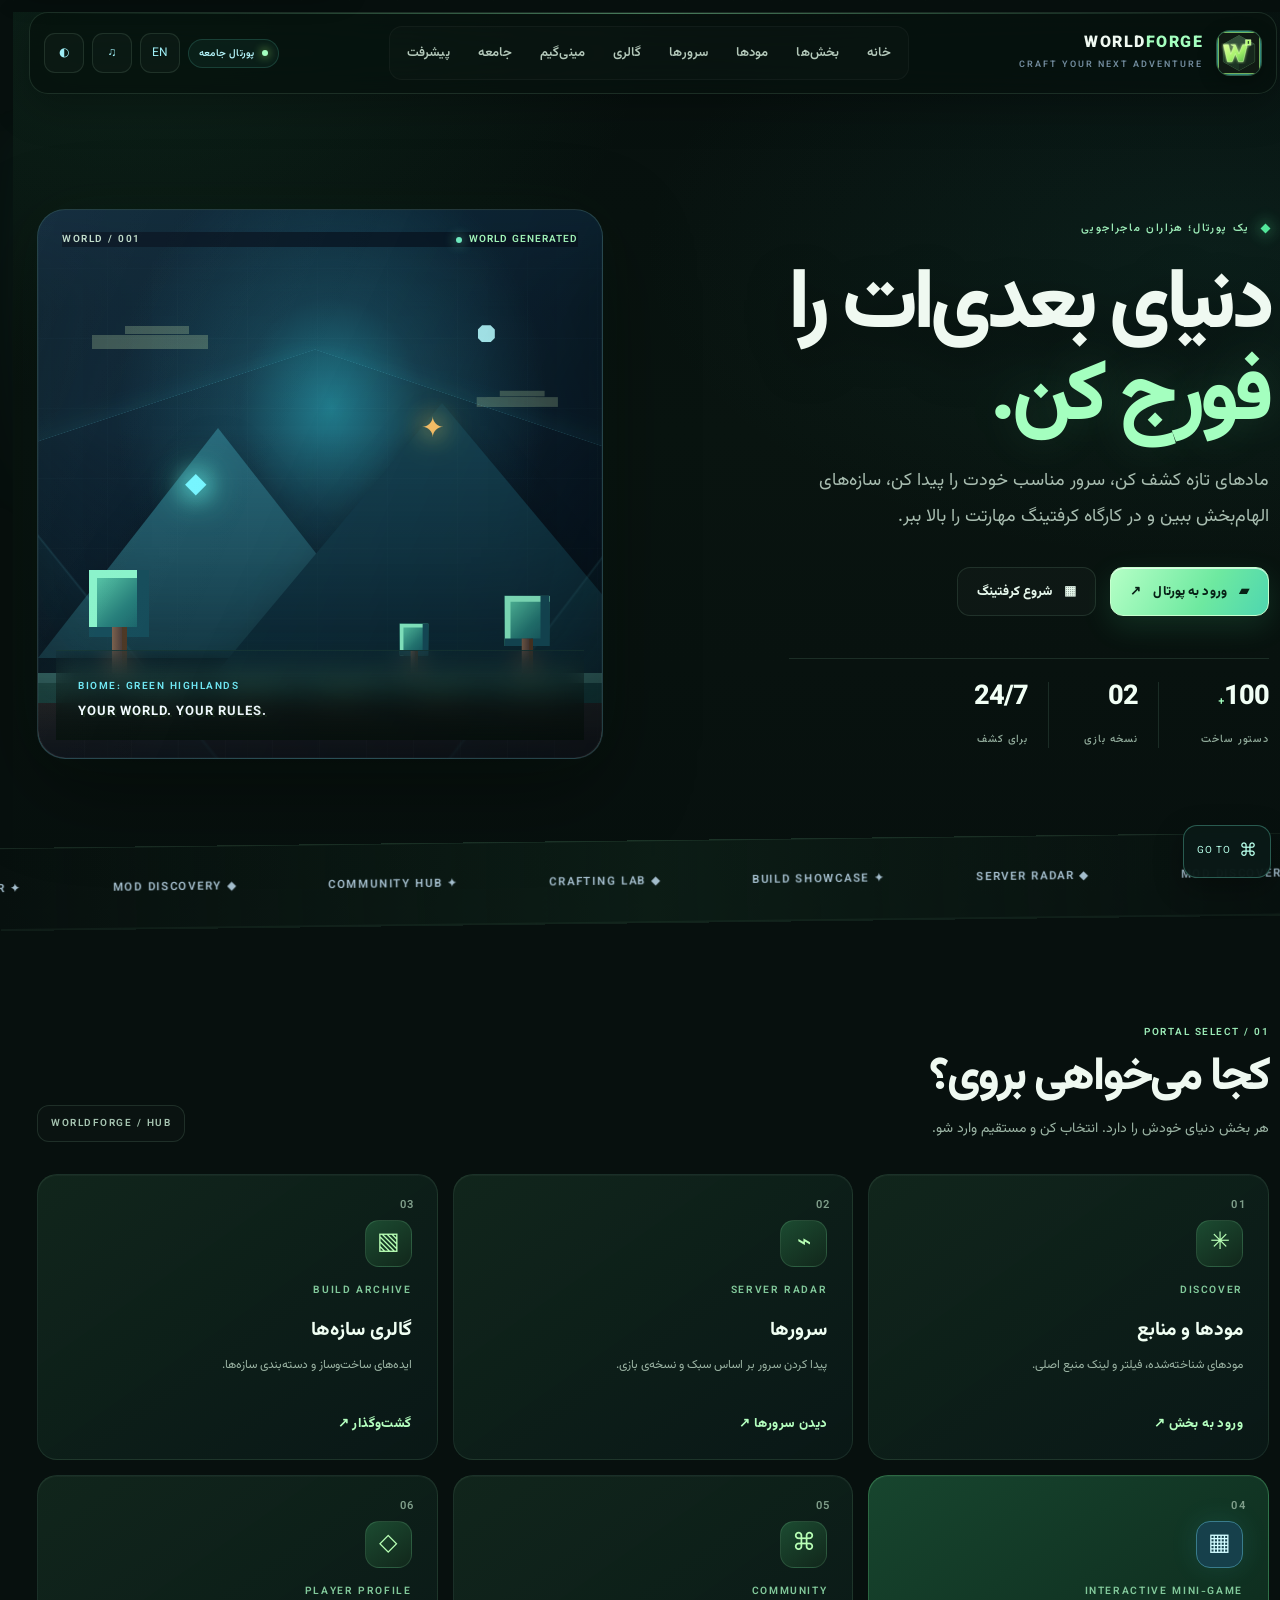
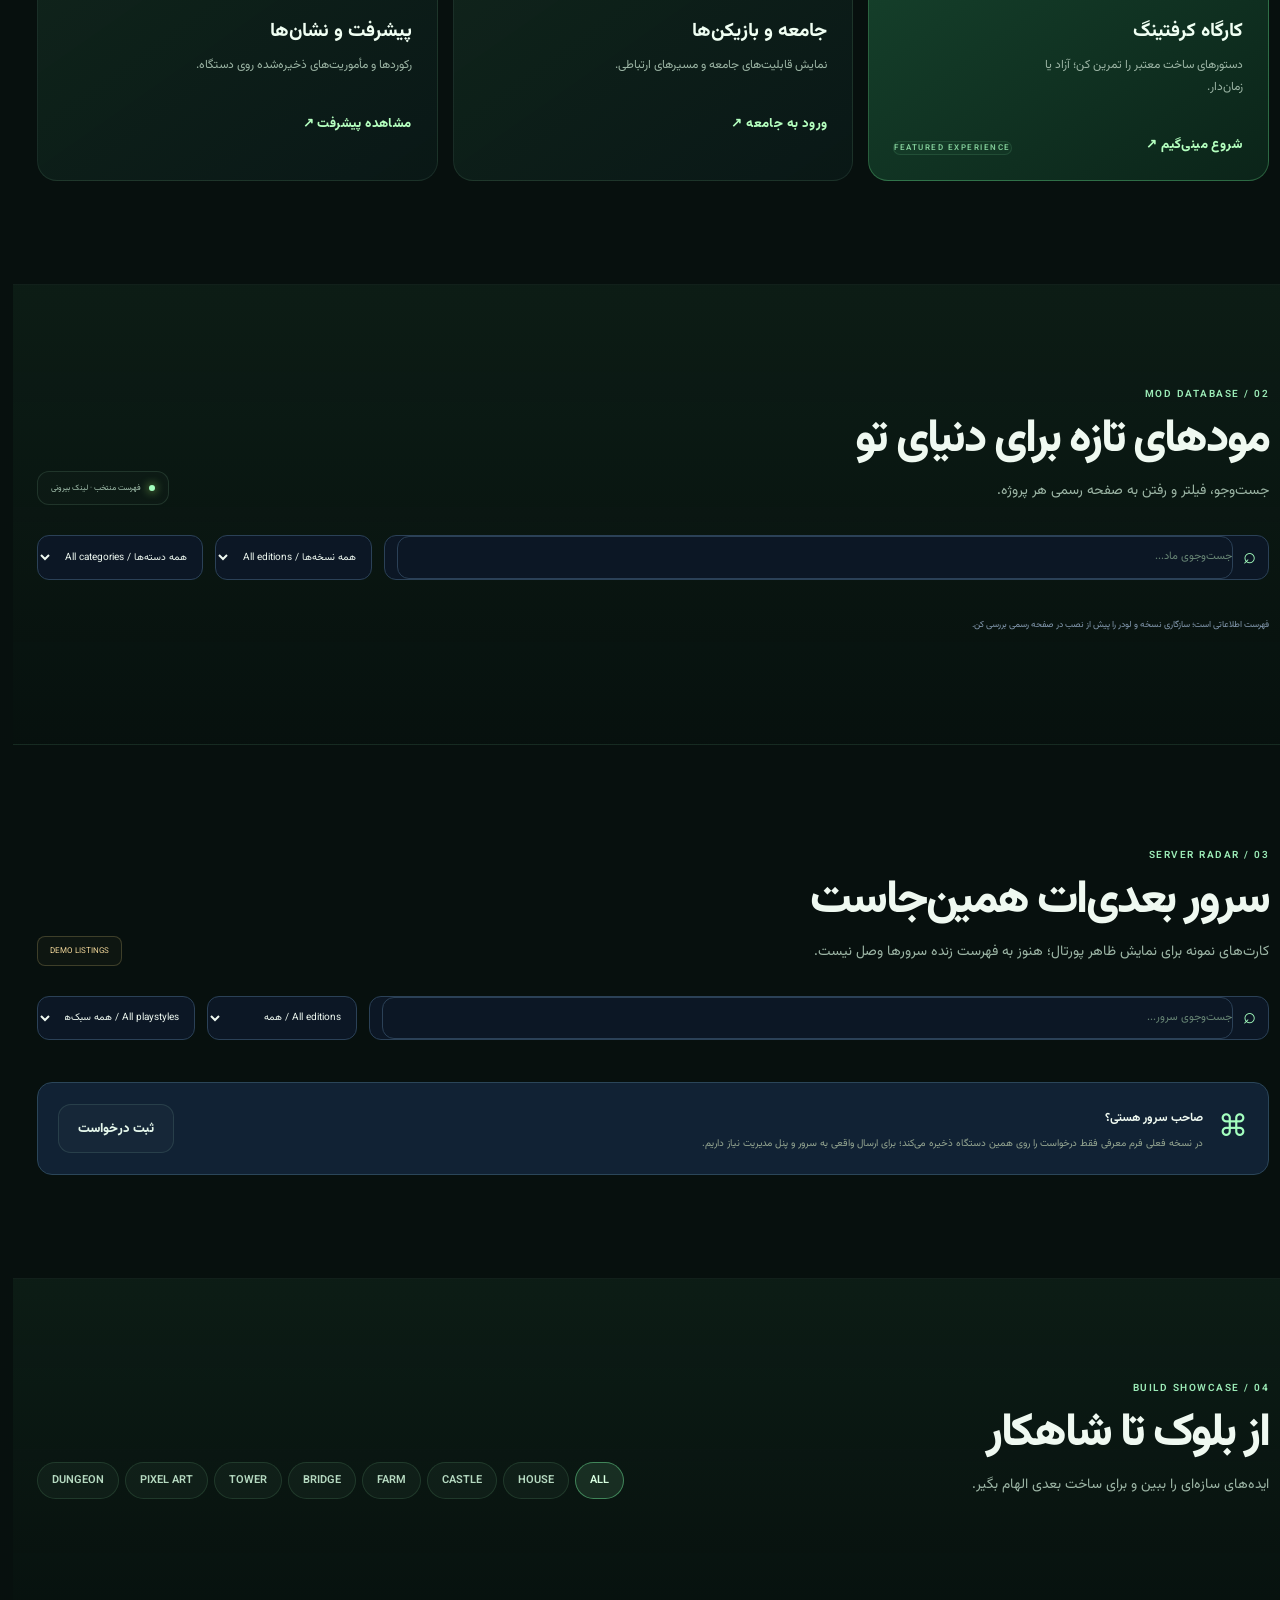
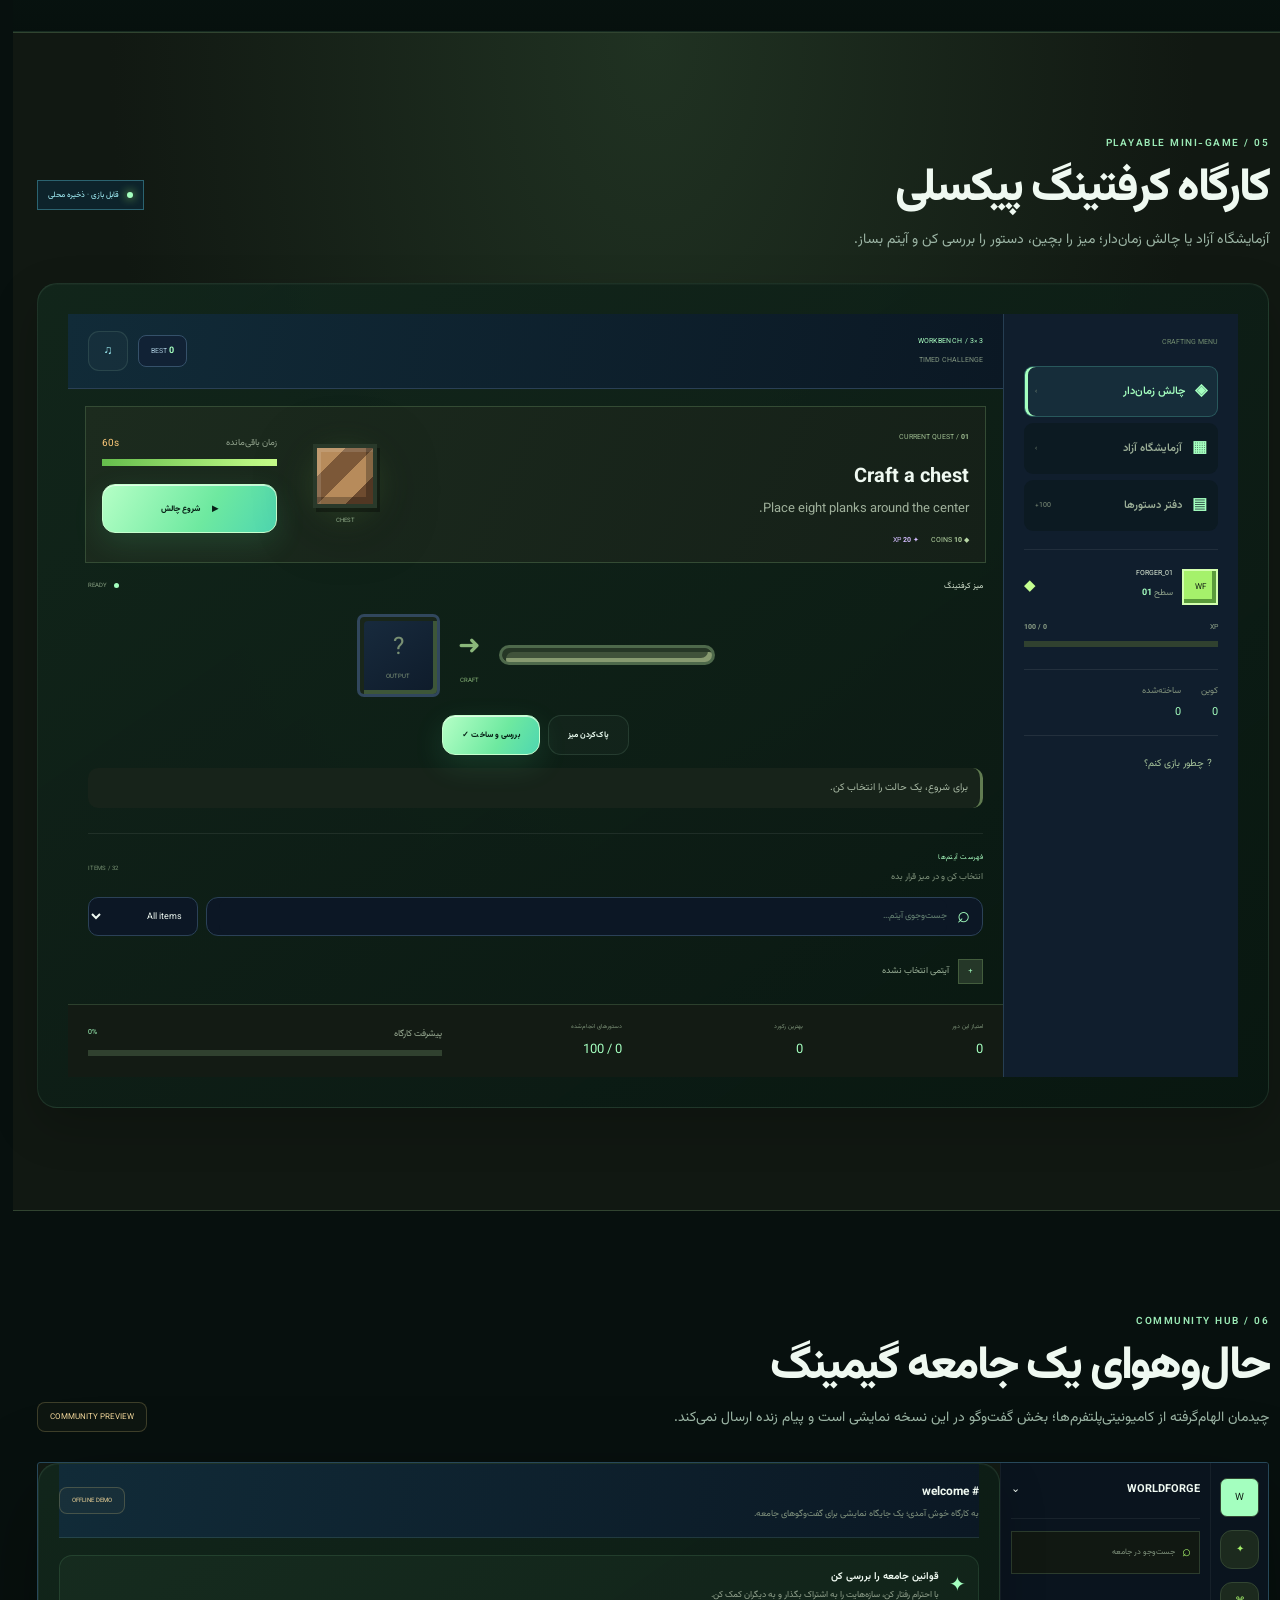
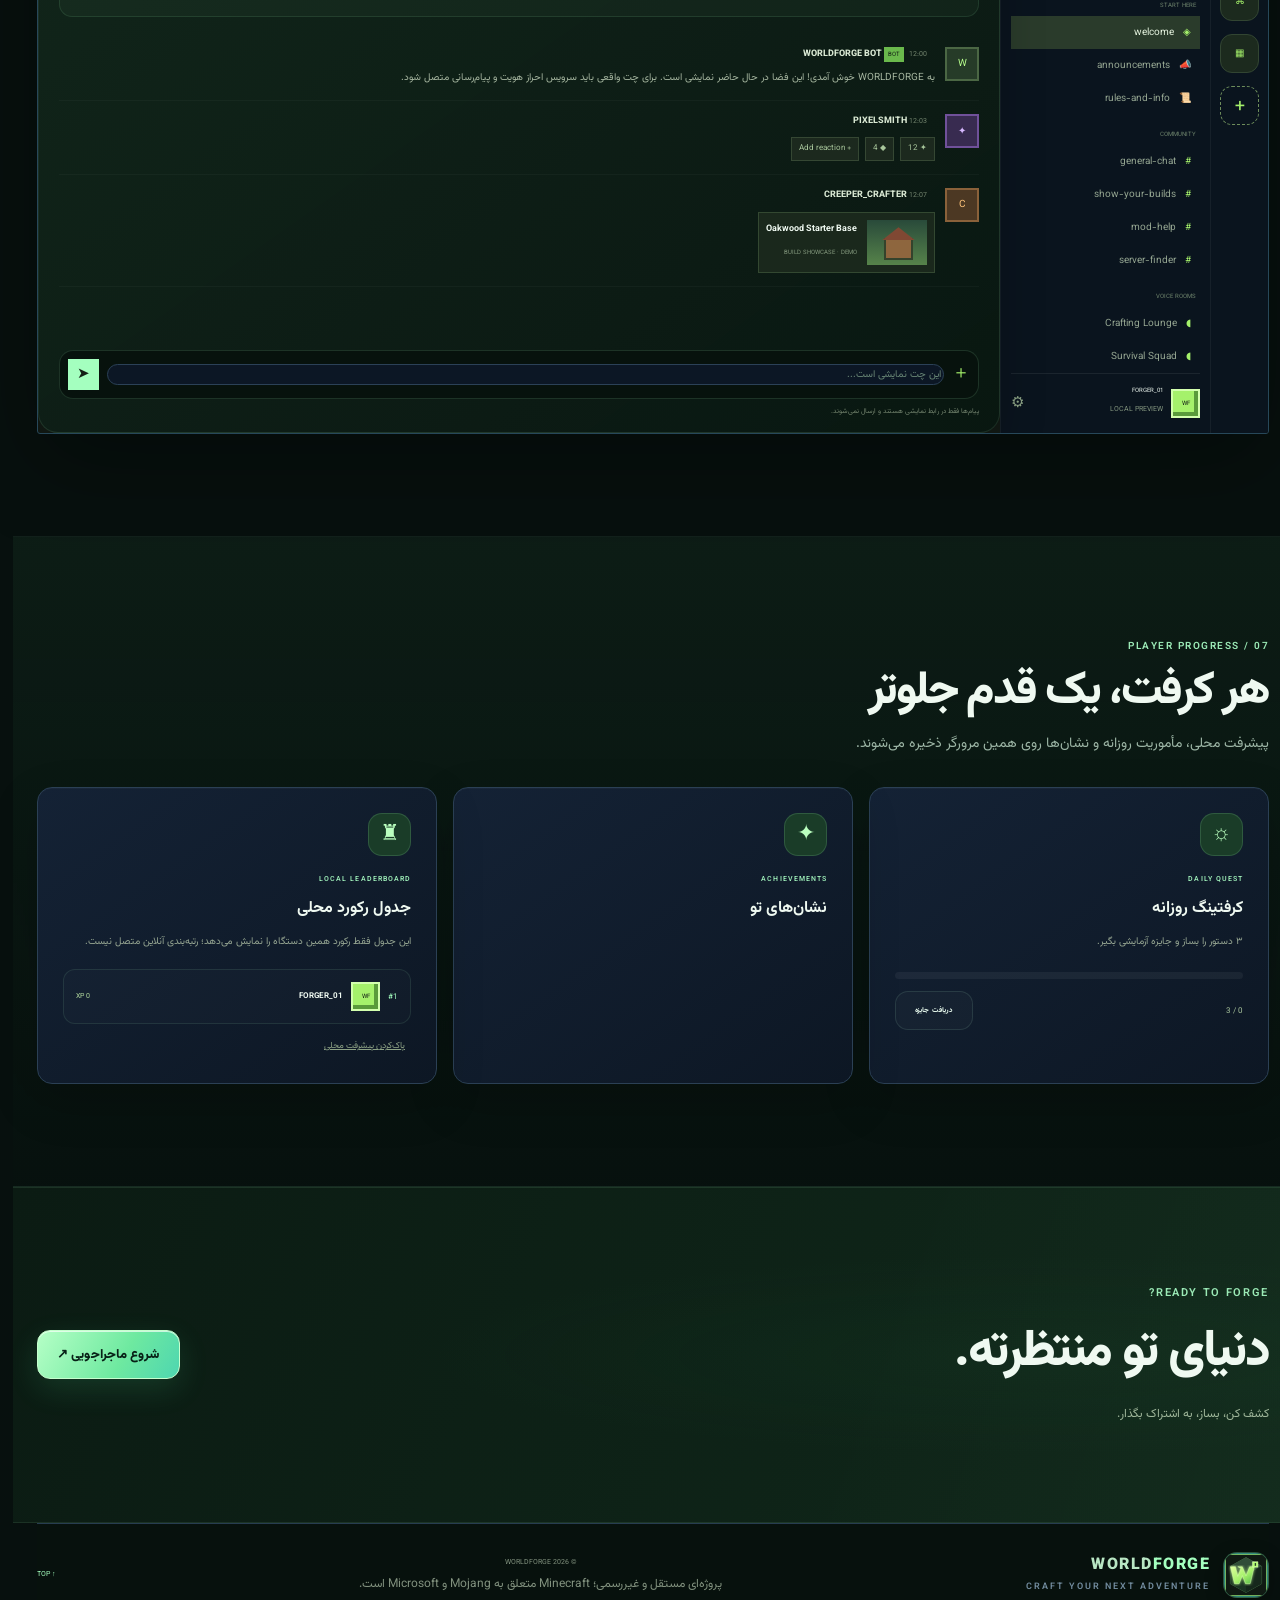
==== commit 7fd73249: "Apply premium Forge visual theme" ====
--- a/index.html
+++ b/index.html
@@ -2,8 +2,11 @@
 <html lang="fa" dir="rtl">
 <head>
 <meta charset="utf-8"><meta name="viewport" content="width=device-width, initial-scale=1"><meta name="theme-color" content="#111713">
-<meta name="description" content="WORLDFORGE — discover Minecraft mods, servers, builds and crafting recipes."><title>WORLDFORGE — Forge Your World</title>
+<meta name="description" content="WORLDFORGE — discover Minecraft mods, servers, builds and crafting recipes."><link rel="canonical" href="https://mmatinghaffari1390-create.github.io/WorldForge/">
+<meta property="og:type" content="website"><meta property="og:site_name" content="WORLDFORGE"><meta property="og:title" content="WORLDFORGE — Forge Your World"><meta property="og:description" content="WORLDFORGE — discover Minecraft mods, servers, builds and crafting recipes."><meta property="og:url" content="https://mmatinghaffari1390-create.github.io/WorldForge/"><meta name="twitter:card" content="summary"><meta name="color-scheme" content="dark">
+<title>WORLDFORGE — Forge Your World</title>
 <link rel="icon" href="assets/favicon.svg" type="image/svg+xml"><link rel="preconnect" href="https://fonts.googleapis.com"><link rel="preconnect" href="https://fonts.gstatic.com" crossorigin><link href="https://fonts.googleapis.com/css2?family=Press+Start+2P&family=Vazirmatn:wght@400;500;600;700;800&display=swap" rel="stylesheet"><link rel="stylesheet" href="styles.css">
+<link rel="stylesheet" href="forge-theme.css">
 </head><body>
 <div class="ambient" aria-hidden="true"><i></i><i></i><i></i><i></i><i></i><i></i></div>
 <header class="topbar"><a class="brand" href="index.html#home"><span class="brand-mark"><img src="assets/worldforge-emblem.svg" alt="" width="42" height="42"></span><span class="brand-name">WORLD<span>FORGE</span><small>CRAFT YOUR NEXT ADVENTURE</small></span></a>
--- a/forge-theme.css
+++ b/forge-theme.css
@@ -0,0 +1,35 @@
+/* WORLDFORGE premium visual system */
+:root{--bg:#07100e;--panel:#0c1915;--panel2:#10231b;--line:rgba(166,235,193,.13);--text:#eff9f1;--muted:#9bb4a4;--green:#a4ffbf;--green2:#52e69a;--accent:#66e8c4}
+html{background:var(--bg);scroll-padding-top:100px}
+body{color:var(--text);background:radial-gradient(ellipse at 10% 0%,#26754c2e,transparent 32rem),radial-gradient(ellipse at 94% 28%,#1e73681f,transparent 36rem),linear-gradient(180deg,#07100e,#091410 48%,#07100e);background-attachment:fixed}
+body:before{content:"";position:fixed;inset:0;z-index:-1;pointer-events:none;opacity:.1;background-image:linear-gradient(#a7ffc610 1px,transparent 1px),linear-gradient(90deg,#a7ffc610 1px,transparent 1px);background-size:48px 48px;mask-image:linear-gradient(#000,transparent 75%)}
+::selection{background:#75ffad52;color:#fff}.wrap{width:min(1240px,calc(100% - 48px));margin-inline:auto}
+.topbar{position:sticky;top:12px;z-index:500;width:min(1320px,calc(100% - 32px));margin:12px auto 0;padding:11px 14px;border:1px solid #bcffcf1f;border-radius:19px;background:#07110ec7;backdrop-filter:blur(22px) saturate(150%);box-shadow:0 12px 42px #0004}
+.topbar:after{content:"";position:absolute;inset:0 18px auto;height:1px;background:linear-gradient(90deg,transparent,#9bffbe73,transparent);pointer-events:none}
+.brand-mark{border-radius:14px;background:linear-gradient(145deg,#173e2a,#0a1c15);border:1px solid #9affbf36;box-shadow:0 5px 18px #0004}.brand-name>span{color:var(--green)}
+.nav-links{gap:4px;padding:5px;border:1px solid #ffffff09;border-radius:13px;background:#ffffff04}.nav-links a{padding:10px 12px;border-radius:9px;color:#b3c8ba;transition:.2s}.nav-links a:hover,.nav-links a[aria-current=page]{color:#f2fff5;background:#74ffa91c}
+.icon-btn{border:1px solid #c3ffd01c;background:#ffffff06;border-radius:11px;transition:background .2s,border-color .2s,transform .2s}.icon-btn:hover{background:#a4ffbf14;border-color:#a4ffbf55;transform:translateY(-1px)}
+.hero{position:relative;min-height:570px;gap:clamp(32px,5vw,76px);padding-block:clamp(64px,9vw,116px) 82px;align-items:center}.hero:before{content:"";position:absolute;inset:5% -3% 0;z-index:-1;background:radial-gradient(ellipse at 72% 42%,#37b16e24,transparent 42%),radial-gradient(ellipse at 20% 20%,#42dcb612,transparent 35%)}
+.eyebrow{letter-spacing:.15em;color:#9beab6}.eyebrow-square{background:var(--green2);box-shadow:0 0 15px #52e69a}
+.hero h1{font-size:clamp(3.25rem,6.6vw,6.2rem);line-height:1.08;letter-spacing:-.055em;text-wrap:balance}.hero h1 em{color:var(--green);text-shadow:0 0 45px #7dffad22}.hero-copy>p{max-width:510px;font-size:clamp(1rem,1.4vw,1.13rem);line-height:2;color:#a8bdb0}
+.btn{min-height:49px;border-radius:13px;padding:13px 19px;transition:transform .2s,box-shadow .2s}.btn:hover{transform:translateY(-3px)}.btn-primary{background:linear-gradient(120deg,#b5ffc6,#6ee9a0 60%,#4ed6b0);color:#072016;border:1px solid #c6ffce;box-shadow:0 10px 30px #55ef9a22,inset 0 1px #ffffffa8}.btn-primary:hover{box-shadow:0 15px 38px #55ef9a38}.btn-ghost,.btn-secondary{background:#ffffff06;border:1px solid #b7ffd21d;color:#e5f7eb}
+.hero-metrics{display:flex;gap:0;margin-top:42px;padding-top:23px;border-top:1px solid var(--line);max-width:480px}.hero-metrics>div{min-width:110px;padding-inline:20px;border-inline-start:1px solid var(--line)}.hero-metrics>div:first-child{padding-inline-start:0;border:0}.hero-metrics strong{font-size:1.7rem;color:#f1fff5}.hero-metrics strong span{color:var(--green)}.hero-metrics small{color:#91ab9b;font-size:.67rem;letter-spacing:.08em}
+.hero-scene{min-height:420px;border-radius:28px;border:1px solid #b4ffca24;overflow:hidden;isolation:isolate;box-shadow:0 30px 90px #0006,0 0 65px #4be79d0a}.hero-scene:before{content:"";position:absolute;inset:0;z-index:2;pointer-events:none;border-radius:inherit;box-shadow:inset 0 0 0 1px #ffffff08,inset 0 -80px 110px #07100e55}.scene-top,.scene-bottom{z-index:3}.scene-top{color:#c1ddcb}.scene-live{color:#a9ffc1}.pixel-sun{filter:drop-shadow(0 0 30px #e7ffad55);animation:forge-sun 6s ease-in-out infinite}.floating-item{filter:drop-shadow(0 0 12px #76ffb977);animation:forge-float 5s ease-in-out infinite}.floating-item.emerald{animation-delay:-2.2s}.scene-bottom{background:linear-gradient(0deg,#07120ee8,transparent);padding:28px 22px 18px}.pixel-label{color:#aaffc2}
+.ticker{border-block:1px solid #a6ffc21a;background:linear-gradient(90deg,transparent,#0d2118aa,transparent)}.ticker-track{gap:clamp(36px,7vw,100px);padding-block:17px;color:#9bbda7;letter-spacing:.14em;font-size:.7rem}
+.section{padding-block:clamp(68px,8vw,106px)}.section-muted{background:linear-gradient(180deg,#0f2219b0,#08130f73);border-block:1px solid #b1ffca10}.section-head{margin-bottom:30px;gap:22px}.section-head h2{font-size:clamp(1.8rem,3.6vw,3rem);letter-spacing:-.045em;line-height:1.22}.section-head p{color:#9cb5a5;line-height:1.9}.section-counter,.data-badge{border:1px solid var(--line);background:#ffffff04;border-radius:12px;padding:10px 13px;color:#a6c4b1}
+.hub-grid{gap:15px}.hub-tile{position:relative;min-height:260px;padding:25px;border-radius:20px;border:1px solid #b7ffca16;background:linear-gradient(145deg,#132b1fd1,#0a1817f0);box-shadow:inset 0 1px #ffffff08;overflow:hidden;transition:transform .28s,border-color .28s,box-shadow .28s}.hub-tile:before{content:"";position:absolute;inset:auto -35px -90px auto;width:180px;height:180px;border-radius:50%;background:radial-gradient(circle,#66ff9e14,transparent 68%);transition:transform .4s}.hub-tile:hover{transform:translateY(-6px);border-color:#8affb84d;box-shadow:0 22px 45px #0005,inset 0 1px #ffffff12;background:linear-gradient(145deg,#173a29,#0d2118)}.hub-tile:hover:before{transform:scale(1.5)}
+.hub-index{color:#7e9d89;font-size:.7rem;letter-spacing:.12em}.hub-symbol{width:47px;height:47px;display:grid;place-items:center;margin-block:20px 15px;border:1px solid #a5ffbd24;border-radius:14px;background:linear-gradient(145deg,#1c4b31,#11271b);color:#b8ffb5;font-size:1.5rem}.hub-kicker{color:#82c99b;font-size:.64rem;letter-spacing:.16em}.hub-tile h3{font-size:1.2rem;margin-block:7px 8px;color:#f0fff3}.hub-tile p{color:#9bb4a4;line-height:1.8;max-width:31ch}.hub-enter{display:inline-flex;margin-top:17px;color:#b4ffbf;font-size:.82rem}.hub-tile-featured{background:linear-gradient(145deg,#17452e,#0b2419);border-color:#7cff9e42}.hub-feature-mark{border:1px solid #9affbb26;border-radius:7px;color:#a7ffc0;background:#6dff9c0b}
+.filter-row{gap:12px}.search-field,.filter-row select,.filter-row input,.chat-composer input{background:#08140f;border:1px solid #b2ffca22;border-radius:12px;color:var(--text)}input,select,textarea{accent-color:#69ee9e}input::placeholder,textarea::placeholder{color:#688675}
+.mod-card,.server-card,.build-card,.progress-card,.craft-app,.community-chat,.community-sidebar{border:1px solid #b5ffca19;border-radius:20px;background:linear-gradient(145deg,#12271ce6,#091711f5);box-shadow:0 18px 48px #0003,inset 0 1px #ffffff07}.mod-card:hover,.server-card:hover,.build-card:hover{border-color:#86ffad55;transform:translateY(-4px);box-shadow:0 24px 52px #0005}.mod-card h3,.server-card h3,.build-card h3{color:#f0fff3}.mod-card p,.server-card p,.build-card p{color:#9db6a5}
+.tag,.chip,.filter-chip{border:1px solid #9bffb71f;background:#b5ffbf0a;color:#b5d9c0;border-radius:999px}.tag.active,.filter-chip.active{background:#9bffb51b;border-color:#7bffa66b;color:#d8ffe1}
+.progress-card{padding:25px}.progress-icon{background:#1a3c28;border:1px solid #a5ffbd27;color:#baffbf;border-radius:14px}.daily-track{background:#ffffff0d;border-radius:99px;overflow:hidden}.daily-track i{background:linear-gradient(90deg,#b9ff9c,#55e99e);box-shadow:0 0 14px #65ffa366}.leader-row{border:1px solid #a5ffbd19;border-radius:12px;background:#ffffff04;padding:12px}
+.community-sidebar{background:#0a1711}.community-chat{overflow:hidden}.chat-header{border-bottom:1px solid var(--line)}.chat-topic{background:#9dffb009;border:1px solid #a4ffbf1b;border-radius:13px}.chat-composer{border:1px solid #a5ffbf24;background:#07120d;border-radius:14px}.demo-badge{border:1px solid #ffdf8a33;color:#f1d69a;background:#ffdb7808;border-radius:8px}
+.craft-app{padding:clamp(16px,3vw,30px)}.craft-grid,.craft-board{border-color:#a6ffbd22;border-radius:15px}.closing{position:relative;overflow:hidden;border-block:1px solid #aaffc319;background:radial-gradient(ellipse at 80% 50%,#1c57341c,transparent 42%),linear-gradient(115deg,#0b1b13,#10281a)}.closing:after{content:"";position:absolute;inset:0;pointer-events:none;background:linear-gradient(110deg,transparent 30%,#c5ffce06 50%,transparent 70%);background-size:220% 100%;animation:forge-sheen 12s linear infinite}.closing-inner{position:relative;z-index:1;padding-block:52px}.closing h2{font-size:clamp(2rem,4vw,3.5rem);letter-spacing:-.04em}
+footer{border-top:1px solid #a6ffbd16;background:#07110d;color:#9bb4a4}footer a{color:#b8e6c3}.modal{background:#0c1b13;color:var(--text);border:1px solid #9effbd2e;border-radius:22px;box-shadow:0 35px 100px #0009}.modal::backdrop{background:#020805c9;backdrop-filter:blur(7px)}.toast{border:1px solid #9dffbd38;background:#10291b;color:#eaffed;border-radius:12px;box-shadow:0 15px 50px #0005}
+.back-to-top,.quick-nav-trigger{background:#091b11f0;border-color:#91ffb64a;color:#c4ffd0}.reading-progress{background:linear-gradient(90deg,#baff8b,#51e7a1,#65e7d0);box-shadow:0 0 15px #60ffa655}.command-dialog{border-color:#9dffbd36;background:#0b1911}.command-option.active,.command-option:hover{background:#173d27}
+@keyframes forge-float{0%,100%{transform:translateY(0) rotate(0)}50%{transform:translateY(-13px) rotate(5deg)}}@keyframes forge-sun{0%,100%{opacity:.82;transform:scale(1)}50%{opacity:1;transform:scale(1.05)}}@keyframes forge-sheen{0%{background-position:200% 0}100%{background-position:-20% 0}}
+@media(min-width:1200px){.hero{grid-template-columns:minmax(0,1fr) minmax(420px,.94fr)}.hub-grid{grid-template-columns:repeat(3,minmax(0,1fr))}}
+@media(max-width:1000px){.topbar{top:7px}.hero{min-height:unset;padding-block:65px 55px;gap:40px}.hero-scene{min-height:340px}.nav-links{gap:0}.nav-links a{padding:8px 9px}}
+@media(max-width:760px){.wrap{width:min(100% - 32px,600px)}.topbar{width:calc(100% - 20px);margin-top:8px;padding:9px 10px;border-radius:15px}.brand-name small{font-size:.52rem}.brand-mark{width:39px;height:39px}.online-chip{display:none}.hero{padding-block:55px 44px;grid-template-columns:1fr;gap:30px}.hero h1{font-size:clamp(3rem,12vw,5rem)}.hero-copy>p{font-size:.98rem}.hero-scene{min-height:330px}.hero-metrics{margin-top:28px}.hero-metrics>div{min-width:0;flex:1;padding-inline:13px}.section{padding-block:62px}.hub-grid{grid-template-columns:repeat(2,minmax(0,1fr));gap:11px}.hub-tile{padding:18px;min-height:235px}.hub-symbol{margin-top:15px}.section-head{align-items:flex-start}.section-counter,.data-badge{max-width:100%}}
+@media(max-width:480px){.wrap{width:calc(100% - 28px)}.hero h1{font-size:clamp(2.65rem,13vw,4rem)}.hero-actions{display:grid;grid-template-columns:1fr}.hero-actions .btn{justify-content:center}.hero-scene{min-height:280px;border-radius:20px}.scene-top{font-size:.58rem}.scene-bottom{padding:20px 15px 14px}.hub-grid{grid-template-columns:1fr}.hub-tile{min-height:unset;padding:20px}.hub-symbol{width:42px;height:42px;margin-block:14px 10px}.hero-metrics strong{font-size:1.35rem}.hero-metrics small{font-size:.58rem}.section-head h2{font-size:1.75rem}.closing-inner{gap:24px;align-items:flex-start;flex-direction:column}.command-overlay{padding-inline:10px}.quick-nav-trigger{bottom:12px;right:12px}}
+@media(prefers-reduced-motion:reduce){.pixel-sun,.floating-item,.closing:after{animation:none!important}}
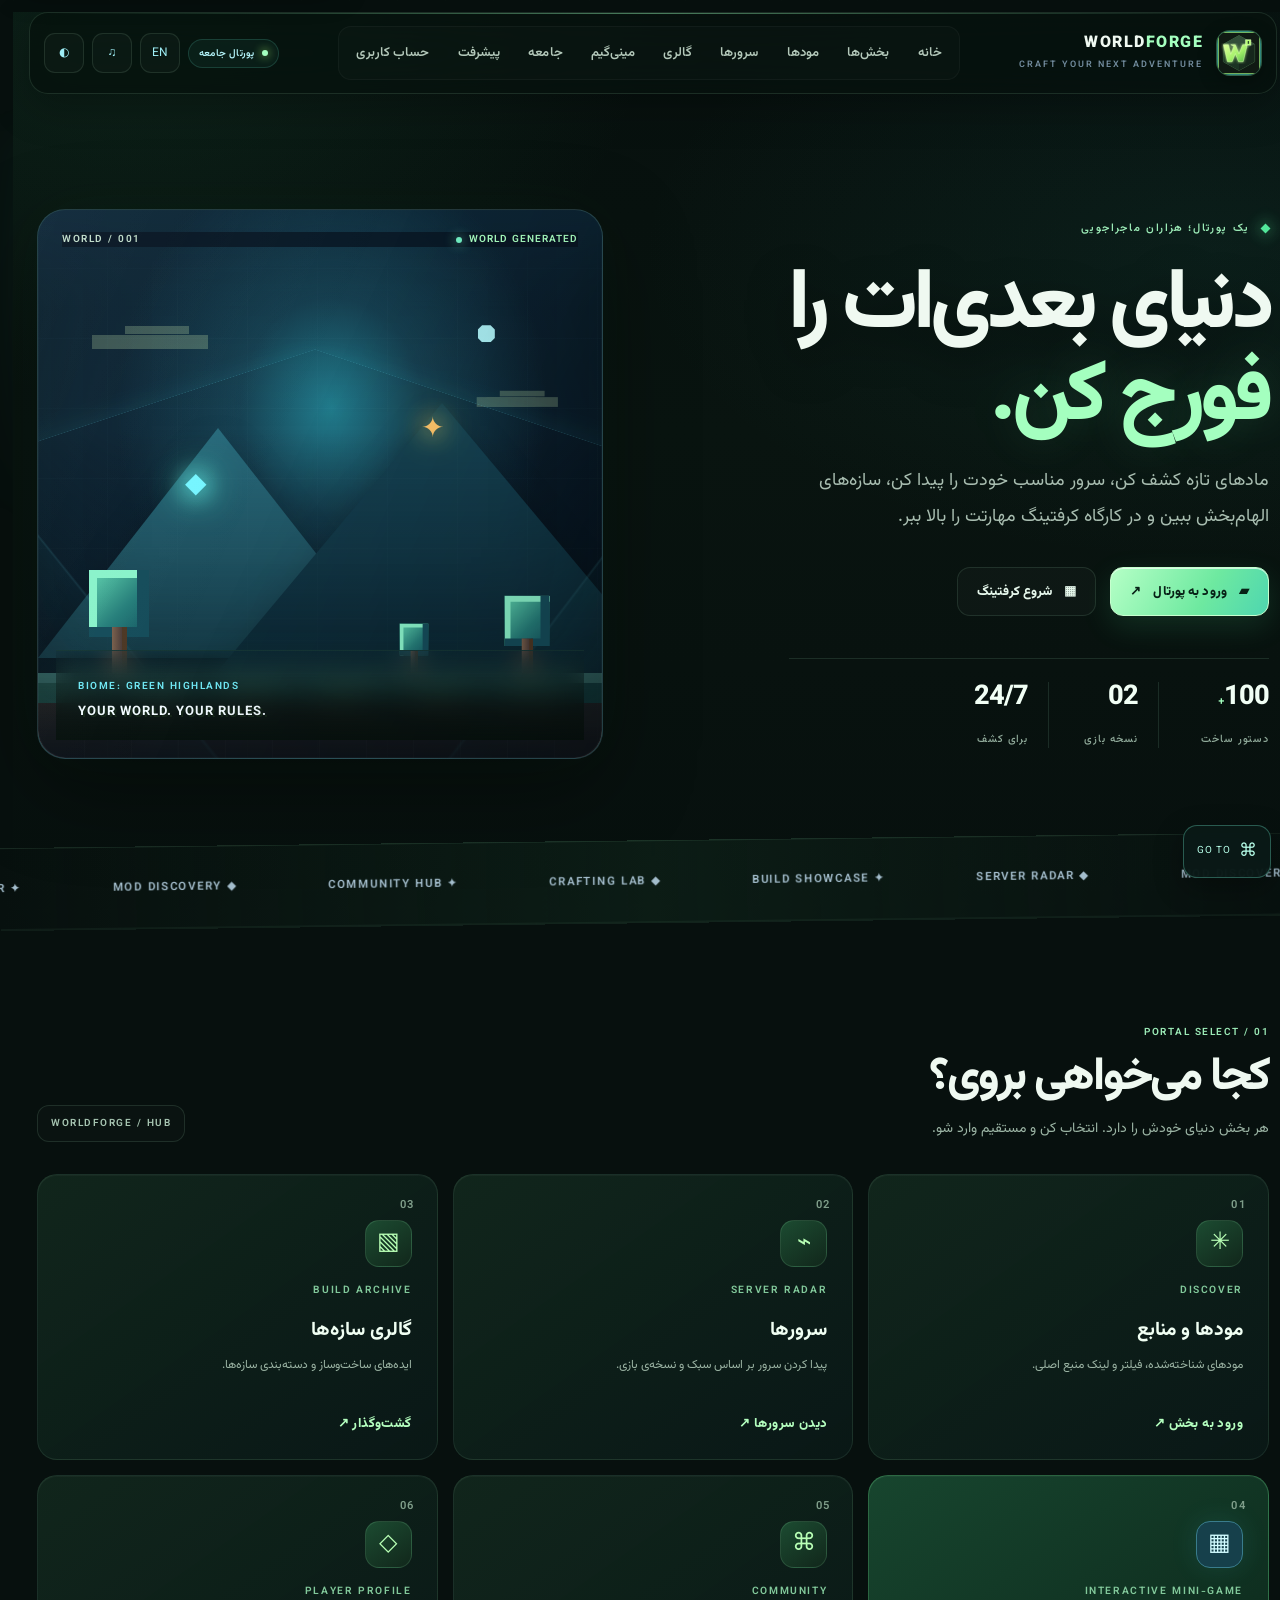
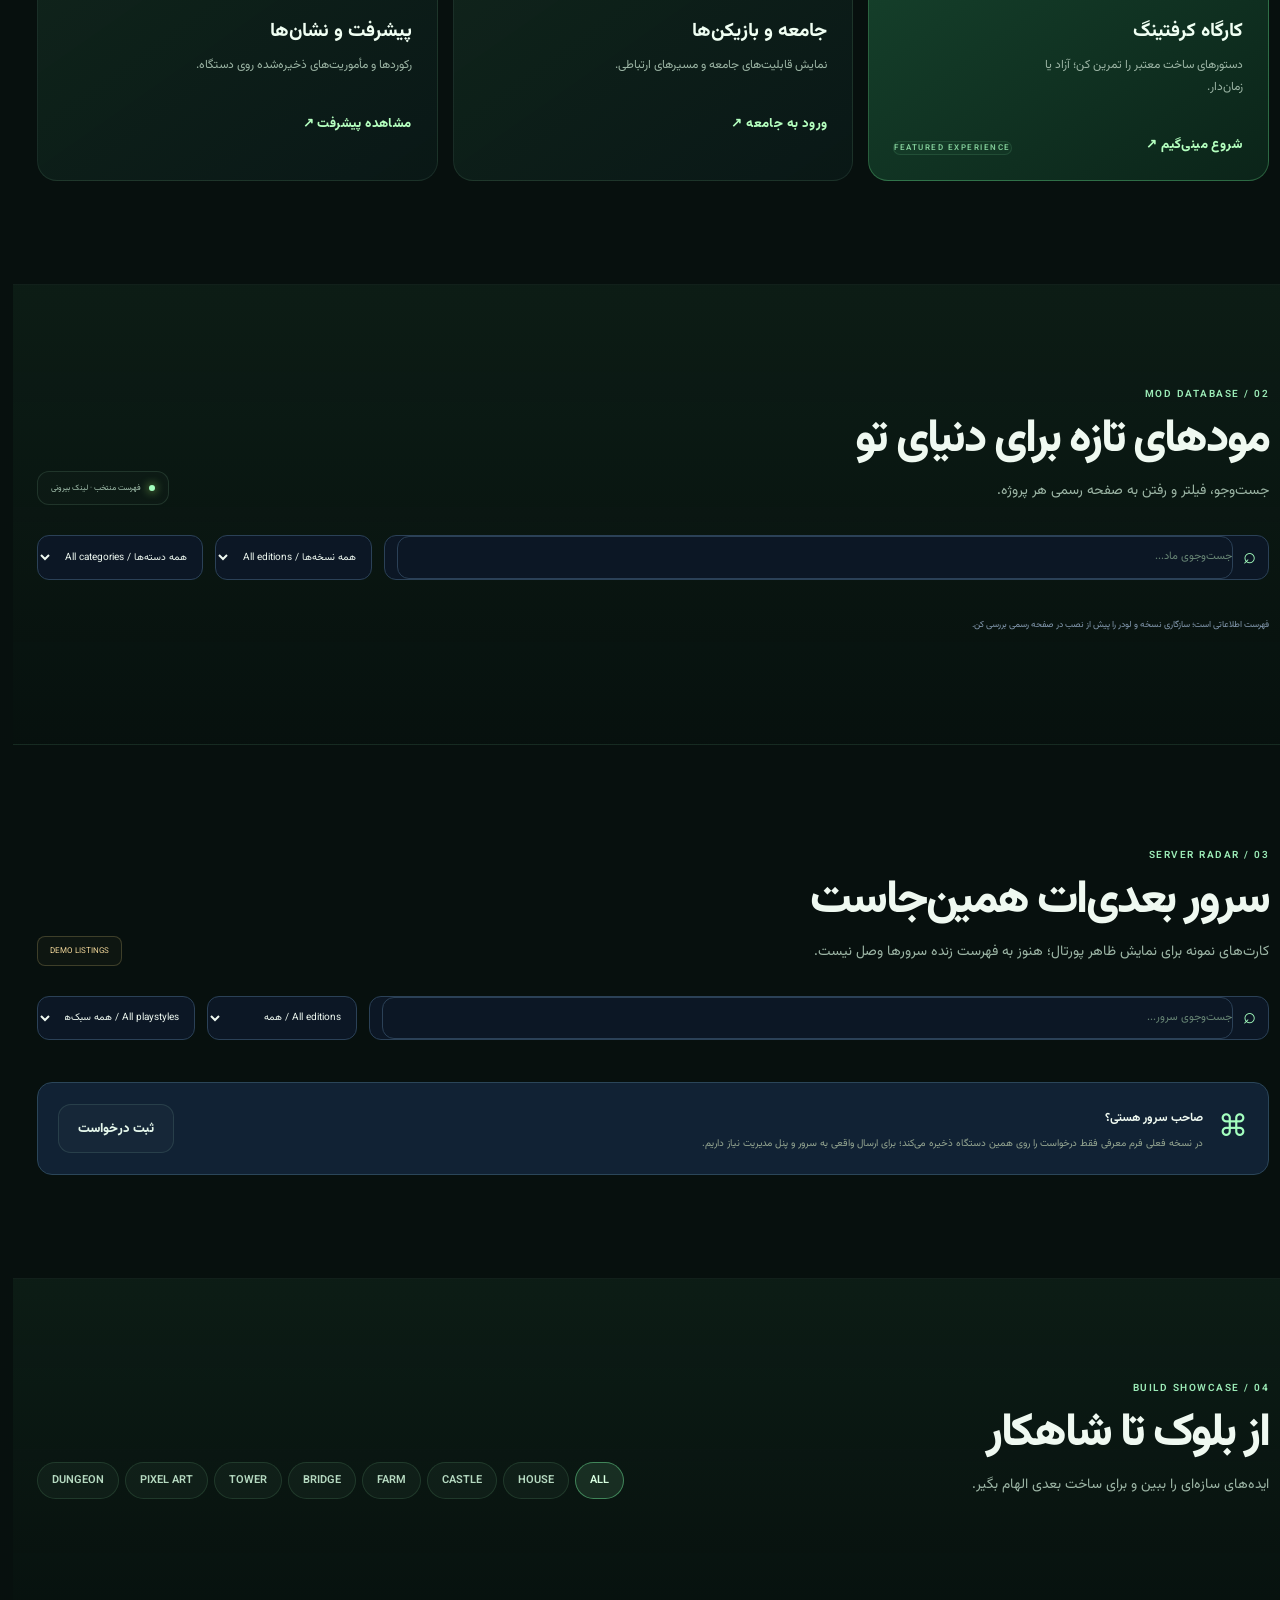
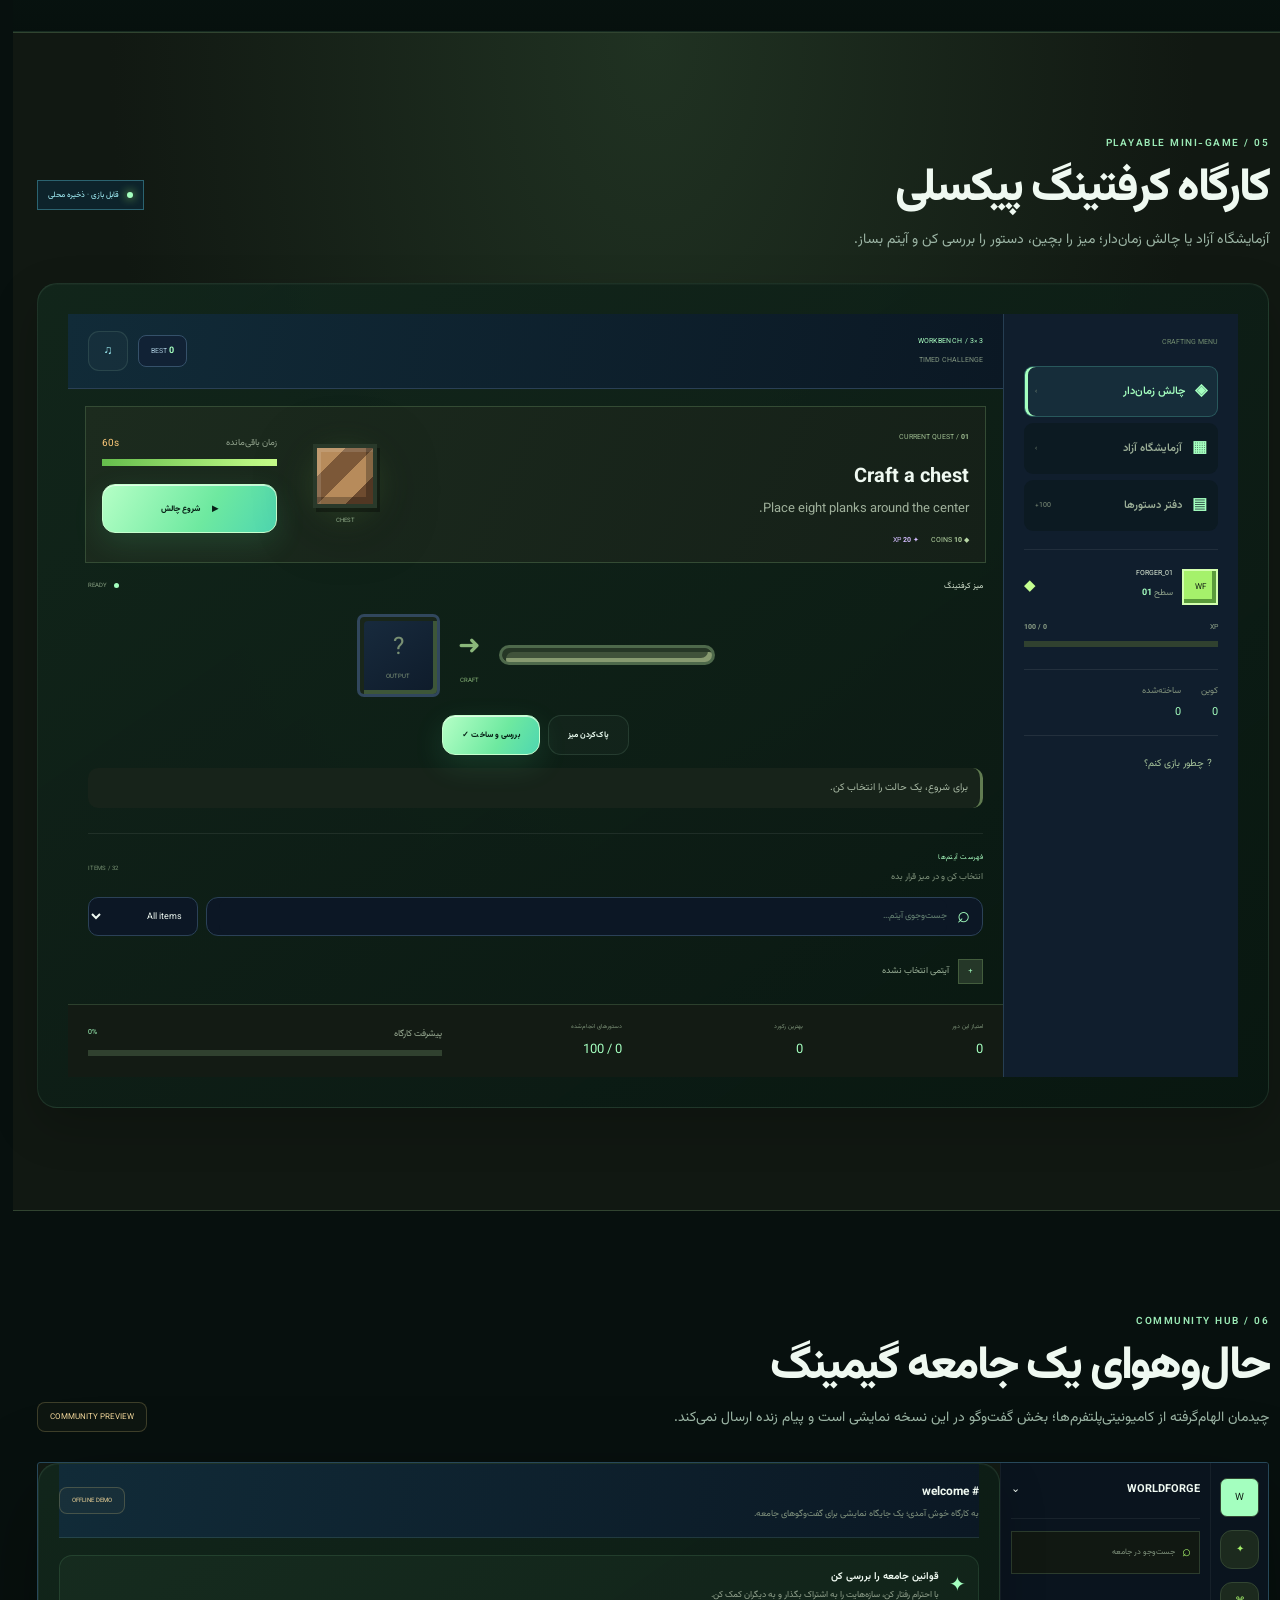
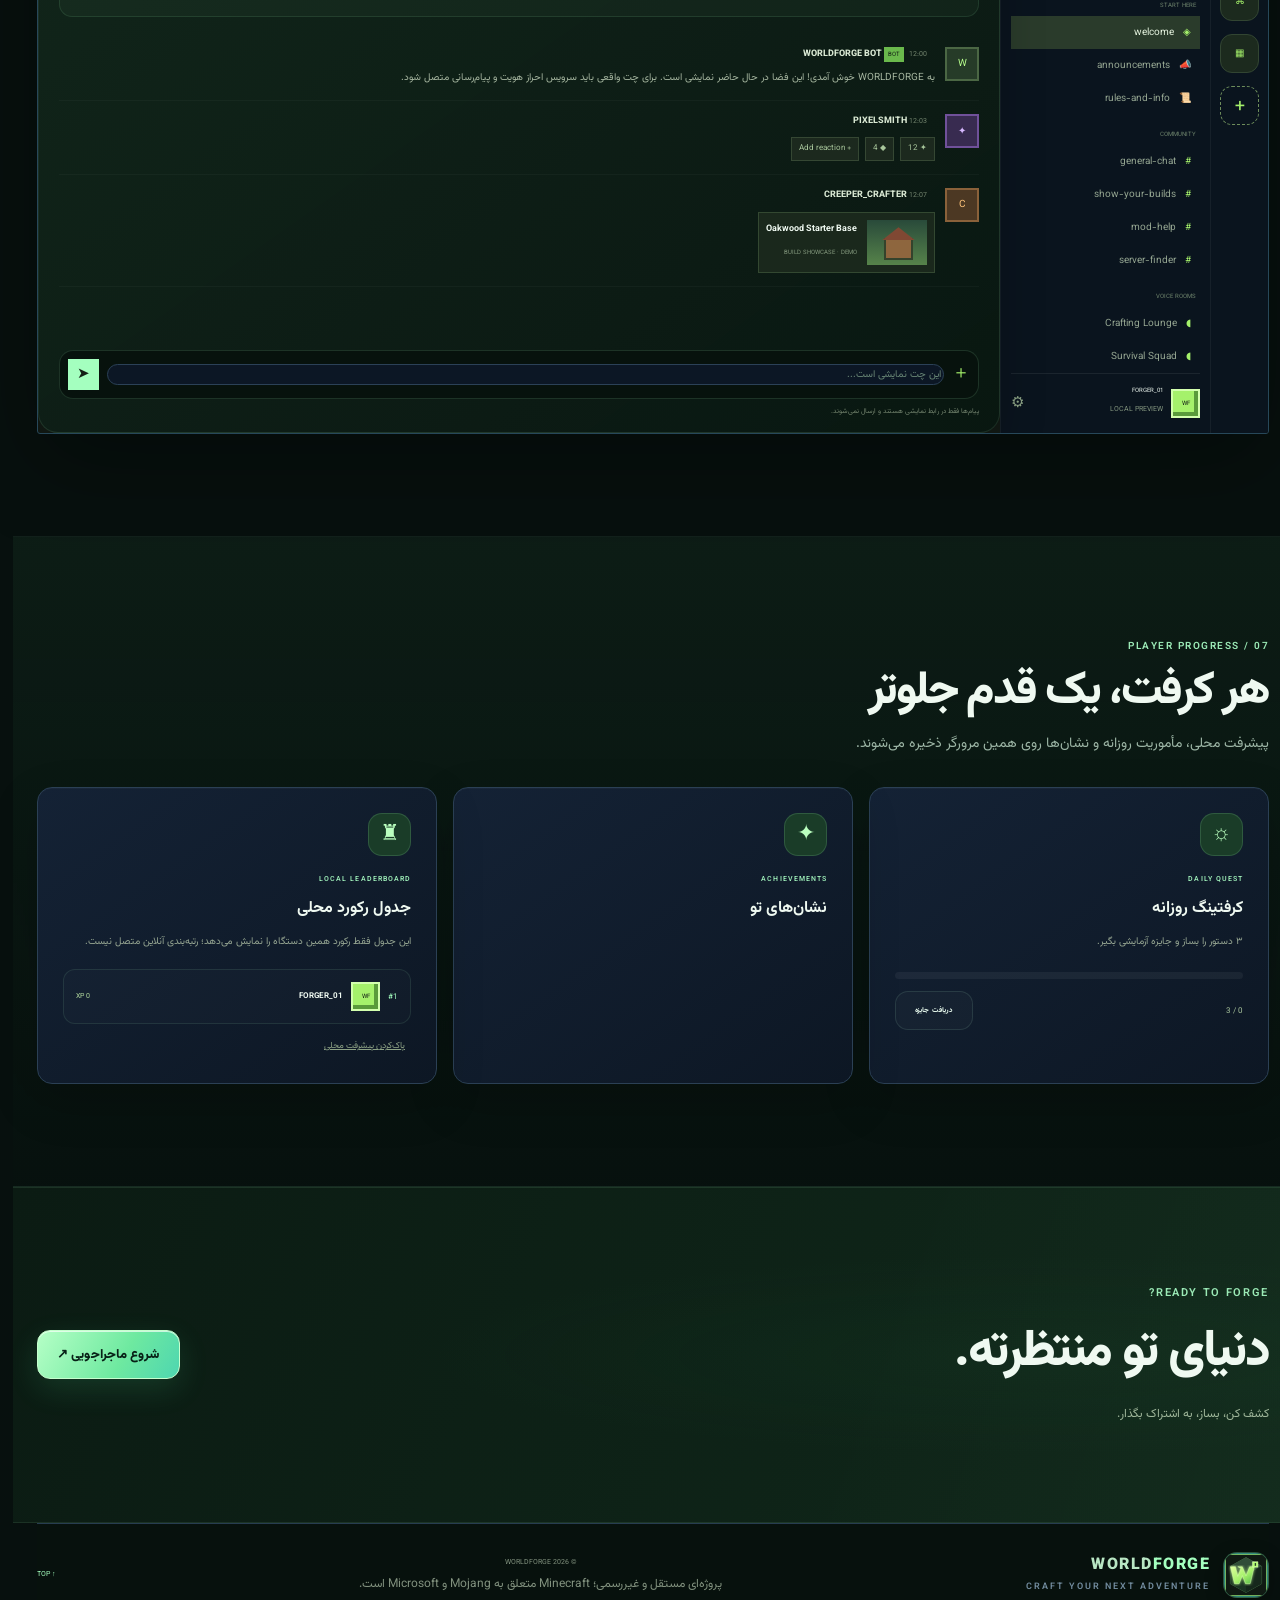
==== commit 9fc3e105: "Add account portal to main navigation" ====
--- a/index.html
+++ b/index.html
@@ -10,7 +10,7 @@
 </head><body>
 <div class="ambient" aria-hidden="true"><i></i><i></i><i></i><i></i><i></i><i></i></div>
 <header class="topbar"><a class="brand" href="index.html#home"><span class="brand-mark"><img src="assets/worldforge-emblem.svg" alt="" width="42" height="42"></span><span class="brand-name">WORLD<span>FORGE</span><small>CRAFT YOUR NEXT ADVENTURE</small></span></a>
-<nav id="navLinks" class="nav-links" aria-label="Main navigation"><a href="index.html#home" data-fa="خانه" data-en="Home">خانه</a><a href="index.html#discover" data-fa="بخش‌ها" data-en="Explore">بخش‌ها</a><a href="mods.html" data-fa="مودها" data-en="Mods">مودها</a><a href="servers.html" data-fa="سرورها" data-en="Servers">سرورها</a><a href="gallery.html" data-fa="گالری" data-en="Gallery">گالری</a><a href="games.html" data-fa="مینی‌گیم" data-en="Mini-games">مینی‌گیم</a><a href="community.html" data-fa="جامعه" data-en="Community">جامعه</a><a href="progress.html" data-fa="پیشرفت" data-en="Progress">پیشرفت</a></nav>
+<nav id="navLinks" class="nav-links" aria-label="Main navigation"><a href="index.html#home" data-fa="خانه" data-en="Home">خانه</a><a href="index.html#discover" data-fa="بخش‌ها" data-en="Explore">بخش‌ها</a><a href="mods.html" data-fa="مودها" data-en="Mods">مودها</a><a href="servers.html" data-fa="سرورها" data-en="Servers">سرورها</a><a href="gallery.html" data-fa="گالری" data-en="Gallery">گالری</a><a href="games.html" data-fa="مینی‌گیم" data-en="Mini-games">مینی‌گیم</a><a href="community.html" data-fa="جامعه" data-en="Community">جامعه</a><a href="progress.html" data-fa="پیشرفت" data-en="Progress">پیشرفت</a><a href="account.html" data-fa="حساب کاربری" data-en="Account">حساب کاربری</a></nav>
 <div class="top-actions"><span class="online-chip"><i></i><span data-fa="پورتال جامعه" data-en="COMMUNITY HUB">پورتال جامعه</span></span><button id="langToggle" class="icon-btn" aria-label="Change language">EN</button><button id="soundToggle" class="icon-btn" aria-label="Toggle sound">♫</button><button id="skinToggle" class="icon-btn" aria-label="Change visual theme" title="Change visual theme">◐</button><button id="menuToggle" class="icon-btn mobile-menu" aria-label="Open menu">☰</button></div></header>
 <main id="home">
 <section class="hero wrap"><div class="hero-copy reveal"><div class="eyebrow"><span class="eyebrow-square"></span><span data-fa="یک پورتال؛ هزاران ماجراجویی" data-en="ONE HUB. ENDLESS ADVENTURES.">یک پورتال؛ هزاران ماجراجویی</span></div><h1 data-fa="دنیای بعدی‌ات را<br><em>فورج کن.</em>" data-en="FORGE YOUR<br><em>NEXT WORLD.</em>">دنیای بعدی‌ات را<br><em>فورج کن.</em></h1><p data-fa="مادهای تازه کشف کن، سرور مناسب خودت را پیدا کن، سازه‌های الهام‌بخش ببین و در کارگاه کرفتینگ مهارتت را بالا ببر." data-en="Discover mods, find your next server, explore epic builds, and master recipes in the crafting lab.">مادهای تازه کشف کن، سرور مناسب خودت را پیدا کن، سازه‌های الهام‌بخش ببین و در کارگاه کرفتینگ مهارتت را بالا ببر.</p><div class="hero-actions"><a class="btn btn-primary" href="index.html#discover"><span>▰</span><span data-fa="ورود به پورتال" data-en="ENTER THE HUB">ورود به پورتال</span><b>↗</b></a><a class="btn btn-ghost" href="games.html"><span>▦</span><span data-fa="شروع کرفتینگ" data-en="PLAY CRAFTING">شروع کرفتینگ</span></a></div><div class="hero-metrics"><div><strong>100<span>+</span></strong><small data-fa="دستور ساخت" data-en="CRAFT RECIPES">دستور ساخت</small></div><div><strong>02</strong><small data-fa="نسخه بازی" data-en="GAME EDITIONS">نسخه بازی</small></div><div><strong>24/7</strong><small data-fa="برای کشف" data-en="ALWAYS TO EXPLORE">برای کشف</small></div></div></div>
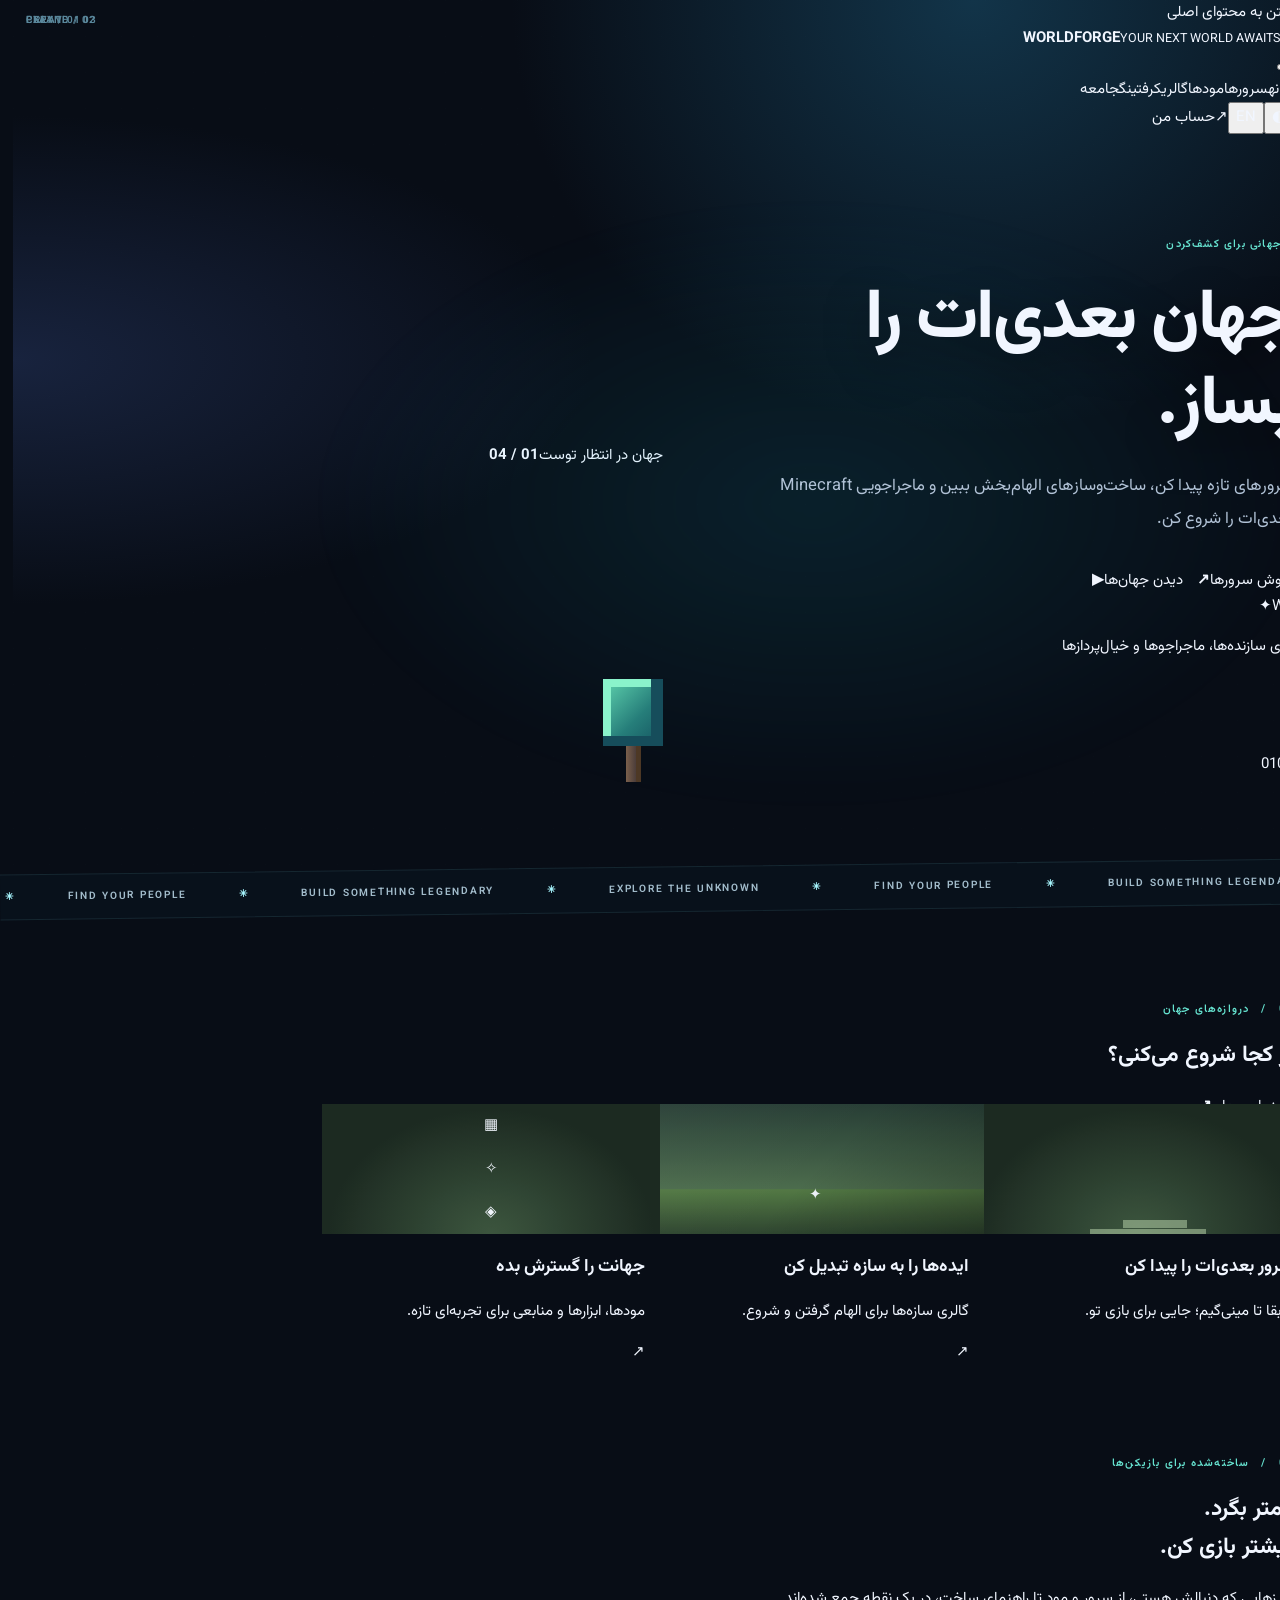
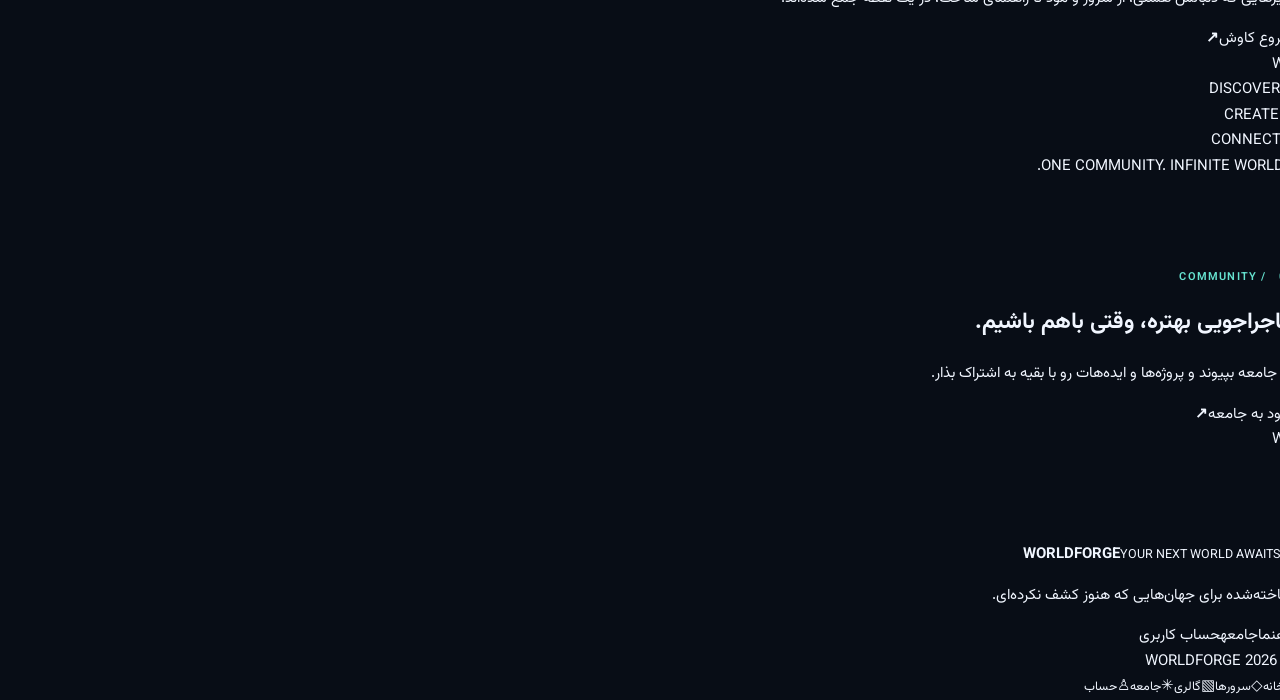
==== commit ef9ef907: "Create cinematic WORLDFORGE v2 homepage" ====
--- a/index.html
+++ b/index.html
@@ -1,43 +1,39 @@
 <!doctype html>
 <html lang="fa" dir="rtl">
 <head>
-<meta charset="utf-8"><meta name="viewport" content="width=device-width, initial-scale=1"><meta name="theme-color" content="#111713">
-<meta name="description" content="WORLDFORGE — discover Minecraft mods, servers, builds and crafting recipes."><link rel="canonical" href="https://mmatinghaffari1390-create.github.io/WorldForge/">
-<meta property="og:type" content="website"><meta property="og:site_name" content="WORLDFORGE"><meta property="og:title" content="WORLDFORGE — Forge Your World"><meta property="og:description" content="WORLDFORGE — discover Minecraft mods, servers, builds and crafting recipes."><meta property="og:url" content="https://mmatinghaffari1390-create.github.io/WorldForge/"><meta name="twitter:card" content="summary"><meta name="color-scheme" content="dark">
-<title>WORLDFORGE — Forge Your World</title>
-<link rel="icon" href="assets/favicon.svg" type="image/svg+xml"><link rel="preconnect" href="https://fonts.googleapis.com"><link rel="preconnect" href="https://fonts.gstatic.com" crossorigin><link href="https://fonts.googleapis.com/css2?family=Press+Start+2P&family=Vazirmatn:wght@400;500;600;700;800&display=swap" rel="stylesheet"><link rel="stylesheet" href="styles.css">
-<link rel="stylesheet" href="forge-theme.css">
-</head><body>
-<div class="ambient" aria-hidden="true"><i></i><i></i><i></i><i></i><i></i><i></i></div>
-<header class="topbar"><a class="brand" href="index.html#home"><span class="brand-mark"><img src="assets/worldforge-emblem.svg" alt="" width="42" height="42"></span><span class="brand-name">WORLD<span>FORGE</span><small>CRAFT YOUR NEXT ADVENTURE</small></span></a>
-<nav id="navLinks" class="nav-links" aria-label="Main navigation"><a href="index.html#home" data-fa="خانه" data-en="Home">خانه</a><a href="index.html#discover" data-fa="بخش‌ها" data-en="Explore">بخش‌ها</a><a href="mods.html" data-fa="مودها" data-en="Mods">مودها</a><a href="servers.html" data-fa="سرورها" data-en="Servers">سرورها</a><a href="gallery.html" data-fa="گالری" data-en="Gallery">گالری</a><a href="games.html" data-fa="مینی‌گیم" data-en="Mini-games">مینی‌گیم</a><a href="community.html" data-fa="جامعه" data-en="Community">جامعه</a><a href="progress.html" data-fa="پیشرفت" data-en="Progress">پیشرفت</a><a href="account.html" data-fa="حساب کاربری" data-en="Account">حساب کاربری</a></nav>
-<div class="top-actions"><span class="online-chip"><i></i><span data-fa="پورتال جامعه" data-en="COMMUNITY HUB">پورتال جامعه</span></span><button id="langToggle" class="icon-btn" aria-label="Change language">EN</button><button id="soundToggle" class="icon-btn" aria-label="Toggle sound">♫</button><button id="skinToggle" class="icon-btn" aria-label="Change visual theme" title="Change visual theme">◐</button><button id="menuToggle" class="icon-btn mobile-menu" aria-label="Open menu">☰</button></div></header>
-<main id="home">
-<section class="hero wrap"><div class="hero-copy reveal"><div class="eyebrow"><span class="eyebrow-square"></span><span data-fa="یک پورتال؛ هزاران ماجراجویی" data-en="ONE HUB. ENDLESS ADVENTURES.">یک پورتال؛ هزاران ماجراجویی</span></div><h1 data-fa="دنیای بعدی‌ات را<br><em>فورج کن.</em>" data-en="FORGE YOUR<br><em>NEXT WORLD.</em>">دنیای بعدی‌ات را<br><em>فورج کن.</em></h1><p data-fa="مادهای تازه کشف کن، سرور مناسب خودت را پیدا کن، سازه‌های الهام‌بخش ببین و در کارگاه کرفتینگ مهارتت را بالا ببر." data-en="Discover mods, find your next server, explore epic builds, and master recipes in the crafting lab.">مادهای تازه کشف کن، سرور مناسب خودت را پیدا کن، سازه‌های الهام‌بخش ببین و در کارگاه کرفتینگ مهارتت را بالا ببر.</p><div class="hero-actions"><a class="btn btn-primary" href="index.html#discover"><span>▰</span><span data-fa="ورود به پورتال" data-en="ENTER THE HUB">ورود به پورتال</span><b>↗</b></a><a class="btn btn-ghost" href="games.html"><span>▦</span><span data-fa="شروع کرفتینگ" data-en="PLAY CRAFTING">شروع کرفتینگ</span></a></div><div class="hero-metrics"><div><strong>100<span>+</span></strong><small data-fa="دستور ساخت" data-en="CRAFT RECIPES">دستور ساخت</small></div><div><strong>02</strong><small data-fa="نسخه بازی" data-en="GAME EDITIONS">نسخه بازی</small></div><div><strong>24/7</strong><small data-fa="برای کشف" data-en="ALWAYS TO EXPLORE">برای کشف</small></div></div></div>
-<div class="hero-scene reveal"><div class="scene-top"><span>WORLD / 001</span><span class="scene-live"><i></i> WORLD GENERATED</span></div><div class="pixel-sun"></div><div class="pixel-cloud cloud1"></div><div class="pixel-cloud cloud2"></div><div class="scene-mountain m1"></div><div class="scene-mountain m2"></div><div class="voxel-tree tree1"><b></b><i></i></div><div class="voxel-tree tree2"><b></b><i></i></div><div class="voxel-tree tree3"><b></b><i></i></div><div class="floating-item diamond">◆</div><div class="floating-item emerald">✦</div><div class="scene-ground"><span></span><span></span><span></span><span></span><span></span><span></span><span></span><span></span><span></span><span></span><span></span><span></span></div><div class="scene-bottom"><span class="pixel-label">BIOME: GREEN HIGHLANDS</span><strong>YOUR WORLD. YOUR RULES.</strong></div><div class="scene-glow"></div></div></section>
-<div class="ticker"><div class="ticker-track"><span>✦ MOD DISCOVERY</span><span>◆ SERVER RADAR</span><span>✦ BUILD SHOWCASE</span><span>◆ CRAFTING LAB</span><span>✦ COMMUNITY HUB</span><span>◆ MOD DISCOVERY</span><span>✦ SERVER RADAR</span></div></div>
-<section id="discover" class="wrap section hub-section"><div class="section-head"><div><div class="eyebrow">01 / PORTAL SELECT</div><h2 data-fa="کجا می‌خواهی بروی؟" data-en="CHOOSE YOUR DESTINATION">کجا می‌خواهی بروی؟</h2><p data-fa="هر بخش دنیای خودش را دارد. انتخاب کن و مستقیم وارد شو." data-en="Every destination has its own space. Choose one and jump right in.">هر بخش دنیای خودش را دارد. انتخاب کن و مستقیم وارد شو.</p></div><span class="section-counter">WORLDFORGE / HUB</span></div><div class="hub-grid">
-<a class="hub-tile" href="mods.html"><span class="hub-index">01</span><span class="hub-symbol">✳</span><span class="hub-kicker">DISCOVER</span><h3 data-fa="مودها و منابع" data-en="MODS & RESOURCES">مودها و منابع</h3><p data-fa="مودهای شناخته‌شده، فیلتر و لینک منبع اصلی." data-en="Curated mods, filters, and official project links.">مودهای شناخته‌شده، فیلتر و لینک منبع اصلی.</p><span class="hub-enter" data-fa="ورود به بخش ↗" data-en="EXPLORE ↗">ورود به بخش ↗</span></a>
-<a class="hub-tile" href="servers.html"><span class="hub-index">02</span><span class="hub-symbol">⌁</span><span class="hub-kicker">SERVER RADAR</span><h3 data-fa="سرورها" data-en="SERVERS">سرورها</h3><p data-fa="پیدا کردن سرور بر اساس سبک و نسخه‌ی بازی." data-en="Find a server by play style and edition.">پیدا کردن سرور بر اساس سبک و نسخه‌ی بازی.</p><span class="hub-enter" data-fa="دیدن سرورها ↗" data-en="FIND SERVERS ↗">دیدن سرورها ↗</span></a>
-<a class="hub-tile" href="gallery.html"><span class="hub-index">03</span><span class="hub-symbol">▧</span><span class="hub-kicker">BUILD ARCHIVE</span><h3 data-fa="گالری سازه‌ها" data-en="BUILD GALLERY">گالری سازه‌ها</h3><p data-fa="ایده‌های ساخت‌وساز و دسته‌بندی سازه‌ها." data-en="Build inspiration across curated categories.">ایده‌های ساخت‌وساز و دسته‌بندی سازه‌ها.</p><span class="hub-enter" data-fa="گشت‌وگذار ↗" data-en="BROWSE BUILDS ↗">گشت‌وگذار ↗</span></a>
-<a class="hub-tile hub-tile-featured" href="games.html"><span class="hub-index">04</span><span class="hub-symbol">▦</span><span class="hub-kicker">INTERACTIVE MINI-GAME</span><h3 data-fa="کارگاه کرفتینگ" data-en="CRAFTING LAB">کارگاه کرفتینگ</h3><p data-fa="دستورهای ساخت معتبر را تمرین کن؛ آزاد یا زمان‌دار." data-en="Practice real crafting recipes in free play or timed challenge.">دستورهای ساخت معتبر را تمرین کن؛ آزاد یا زمان‌دار.</p><span class="hub-enter" data-fa="شروع مینی‌گیم ↗" data-en="PLAY NOW ↗">شروع مینی‌گیم ↗</span><span class="hub-feature-mark">FEATURED EXPERIENCE</span></a>
-<a class="hub-tile" href="community.html"><span class="hub-index">05</span><span class="hub-symbol">⌘</span><span class="hub-kicker">COMMUNITY</span><h3 data-fa="جامعه و بازیکن‌ها" data-en="COMMUNITY">جامعه و بازیکن‌ها</h3><p data-fa="نمایش قابلیت‌های جامعه و مسیرهای ارتباطی." data-en="Community features and ways to connect.">نمایش قابلیت‌های جامعه و مسیرهای ارتباطی.</p><span class="hub-enter" data-fa="ورود به جامعه ↗" data-en="JOIN COMMUNITY ↗">ورود به جامعه ↗</span></a>
-<a class="hub-tile" href="progress.html"><span class="hub-index">06</span><span class="hub-symbol">◇</span><span class="hub-kicker">PLAYER PROFILE</span><h3 data-fa="پیشرفت و نشان‌ها" data-en="PROGRESS & BADGES">پیشرفت و نشان‌ها</h3><p data-fa="رکوردها و مأموریت‌های ذخیره‌شده روی دستگاه." data-en="Local records and quests saved on this device.">رکوردها و مأموریت‌های ذخیره‌شده روی دستگاه.</p><span class="hub-enter" data-fa="مشاهده پیشرفت ↗" data-en="VIEW PROGRESS ↗">مشاهده پیشرفت ↗</span></a>
-</div></section>
-<section id="mods" class="section section-muted"><div class="wrap"><div class="section-head"><div><div class="eyebrow">02 / MOD DATABASE</div><h2 data-fa="مودهای تازه برای دنیای تو" data-en="MODS FOR YOUR WORLD">مودهای تازه برای دنیای تو</h2><p data-fa="جست‌وجو، فیلتر و رفتن به صفحه رسمی هر پروژه." data-en="Search, filter, and open each project's official page.">جست‌وجو، فیلتر و رفتن به صفحه رسمی هر پروژه.</p></div><span class="data-badge"><i></i><span data-fa="فهرست منتخب · لینک بیرونی" data-en="CURATED · EXTERNAL LINKS">فهرست منتخب · لینک بیرونی</span></span></div><div class="filter-row"><label class="search-field"><span>⌕</span><input id="modSearch" type="search" placeholder="جست‌وجوی ماد..." data-fa-placeholder="جست‌وجوی ماد..." data-en-placeholder="Search mods..."></label><select id="editionFilter" aria-label="Edition"><option value="all">همه نسخه‌ها / All editions</option><option value="Java">Java</option><option value="Bedrock">Bedrock</option></select><select id="categoryFilter" aria-label="Category"><option value="all">همه دسته‌ها / All categories</option><option value="Performance">Performance</option><option value="Utility">Utility</option><option value="Tech">Tech</option><option value="Magic">Magic</option><option value="Visuals">Visuals</option><option value="Adventure">Adventure</option></select></div><div id="modsGrid" class="mods-grid"></div><p class="fine-print" data-fa="فهرست اطلاعاتی است؛ سازگاری نسخه و لودر را پیش از نصب در صفحه رسمی بررسی کن." data-en="Listings are informational. Verify game version and loader compatibility on the official project page before installing.">فهرست اطلاعاتی است؛ سازگاری نسخه و لودر را پیش از نصب در صفحه رسمی بررسی کن.</p></div></section>
-<section id="servers" class="section"><div class="wrap"><div class="section-head"><div><div class="eyebrow">03 / SERVER RADAR</div><h2 data-fa="سرور بعدی‌ات همین‌جاست" data-en="YOUR NEXT SERVER IS HERE">سرور بعدی‌ات همین‌جاست</h2><p data-fa="کارت‌های نمونه برای نمایش ظاهر پورتال؛ هنوز به فهرست زنده سرورها وصل نیست." data-en="Sample cards showing the portal UI; not connected to a live server directory yet.">کارت‌های نمونه برای نمایش ظاهر پورتال؛ هنوز به فهرست زنده سرورها وصل نیست.</p></div><span class="demo-badge">DEMO LISTINGS</span></div><div class="filter-row server-filters"><label class="search-field"><span>⌕</span><input id="serverSearch" type="search" placeholder="جست‌وجوی سرور..." data-fa-placeholder="جست‌وجوی سرور..." data-en-placeholder="Search servers..."></label><select id="serverEdition"><option value="all">All editions / همه</option><option>Java</option><option>Bedrock</option><option>Cross-play</option></select><select id="serverType"><option value="all">All playstyles / همه سبک‌ها</option><option>Survival</option><option>Creative</option><option>Adventure</option><option>Mini-games</option></select></div><div id="serverGrid" class="server-grid"></div><div class="callout-line"><span class="callout-icon">⌘</span><div><strong data-fa="صاحب سرور هستی؟" data-en="RUN A SERVER?">صاحب سرور هستی؟</strong><p data-fa="در نسخه فعلی فرم معرفی فقط درخواست را روی همین دستگاه ذخیره می‌کند؛ برای ارسال واقعی به سرور و پنل مدیریت نیاز داریم." data-en="The current listing form only saves locally. Real submissions require a backend and admin panel.">در نسخه فعلی فرم معرفی فقط درخواست را روی همین دستگاه ذخیره می‌کند؛ برای ارسال واقعی به سرور و پنل مدیریت نیاز داریم.</p></div><button class="btn btn-secondary" id="openServerForm" data-fa="ثبت درخواست" data-en="SUBMIT LISTING">ثبت درخواست</button></div></div></section>
-<section id="builds" class="section section-muted"><div class="wrap"><div class="section-head"><div><div class="eyebrow">04 / BUILD SHOWCASE</div><h2 data-fa="از بلوک تا شاهکار" data-en="FROM BLOCKS TO MASTERPIECES">از بلوک تا شاهکار</h2><p data-fa="ایده‌های سازه‌ای را ببین و برای ساخت بعدی الهام بگیر." data-en="Explore build ideas and plan your next project.">ایده‌های سازه‌ای را ببین و برای ساخت بعدی الهام بگیر.</p></div><div class="build-filters" id="buildFilters"><button class="filter-chip active" data-build="all">ALL</button><button class="filter-chip" data-build="house">HOUSE</button><button class="filter-chip" data-build="castle">CASTLE</button><button class="filter-chip" data-build="farm">FARM</button><button class="filter-chip" data-build="bridge">BRIDGE</button><button class="filter-chip" data-build="tower">TOWER</button><button class="filter-chip" data-build="pixelart">PIXEL ART</button><button class="filter-chip" data-build="dungeon">DUNGEON</button></div></div><div id="buildGrid" class="build-grid"></div></div></section>
-<section id="craft" class="section craft-section"><div class="wrap"><div class="section-head"><div><div class="eyebrow">05 / PLAYABLE MINI-GAME</div><h2 data-fa="کارگاه کرفتینگ پیکسلی" data-en="PIXEL CRAFTING LAB">کارگاه کرفتینگ پیکسلی</h2><p data-fa="آزمایشگاه آزاد یا چالش زمان‌دار؛ میز را بچین، دستور را بررسی کن و آیتم بساز." data-en="Free lab or timed challenge. Fill the table, check the recipe, craft an item.">آزمایشگاه آزاد یا چالش زمان‌دار؛ میز را بچین، دستور را بررسی کن و آیتم بساز.</p></div><div class="game-status"><i></i><span data-fa="قابل بازی · ذخیره محلی" data-en="PLAYABLE · LOCAL SAVE">قابل بازی · ذخیره محلی</span></div></div>
-<div class="craft-app"><aside class="craft-sidebar"><div class="sidebar-label">CRAFTING MENU</div><button class="craft-nav active" data-mode="challenge"><span>◈</span><span data-fa="چالش زمان‌دار" data-en="Timed challenge">چالش زمان‌دار</span><b>›</b></button><button class="craft-nav" data-mode="free"><span>▦</span><span data-fa="آزمایشگاه آزاد" data-en="Free crafting">آزمایشگاه آزاد</span><b>›</b></button><button class="craft-nav" data-mode="recipes"><span>▤</span><span data-fa="دفتر دستورها" data-en="Recipe book">دفتر دستورها</span><b>100+</b></button><div class="sidebar-sep"></div><div class="player-card"><div class="player-avatar">WF</div><div><strong>FORGER_01</strong><small><span data-fa="سطح" data-en="LEVEL">سطح</span> <b id="playerLevel">01</b></small></div><span class="rank-gem">◆</span></div><div class="xp-label"><span>XP</span><b id="xpValue">0 / 100</b></div><div class="xp-track"><i id="xpBar"></i></div><div class="side-stats"><div><small data-fa="کوین" data-en="COINS">کوین</small><strong id="coinValue">0</strong></div><div><small data-fa="ساخته‌شده" data-en="CRAFTED">ساخته‌شده</small><strong id="craftedValue">0</strong></div></div><button id="tutorialBtn" class="help-link">? <span data-fa="چطور بازی کنم؟" data-en="How to play">چطور بازی کنم؟</span></button></aside>
-<div class="craft-main"><div class="craft-toolbar"><div><span class="pixel-label">WORKBENCH / 3×3</span><small id="craftModeLabel">TIMED CHALLENGE</small></div><div class="toolbar-right"><span class="record-chip">BEST <b id="bestValue">0</b></span><button id="soundInGame" class="icon-btn" title="Toggle sound">♫</button></div></div>
-<div id="challengePanel" class="challenge-panel"><div class="quest-copy"><span class="quest-kicker">CURRENT QUEST / <b id="questNumber">01</b></span><h3 id="questName">Craft a chest</h3><p id="questHint">Place eight planks around the center.</p><div class="quest-reward"><span>◆ <b id="questCoins">10</b> COINS</span><span>✦ <b id="questXP">20</b> XP</span></div></div><div class="quest-target"><div class="target-glow"></div><div id="questTarget" class="pixel-item large chest"></div><small id="questTargetName">CHEST</small></div><div class="quest-timer"><div><span data-fa="زمان باقی‌مانده" data-en="TIME LEFT">زمان باقی‌مانده</span><b id="timerText">60s</b></div><div class="timer-track"><i id="timerBar"></i></div><button id="startGame" class="btn btn-primary"><span>▶</span><span data-fa="شروع چالش" data-en="START CHALLENGE">شروع چالش</span></button></div></div>
-<div id="recipeBookPanel" class="recipe-book-panel hidden"><div class="book-head"><div><span class="pixel-label">RECIPE INDEX</span><h3 data-fa="دفتر دستورها" data-en="Recipe Book">دفتر دستورها</h3></div><span class="data-badge">100+ RECIPES</span></div><div class="filter-row recipe-filters"><label class="search-field"><span>⌕</span><input id="recipeSearch" type="search" placeholder="جست‌وجوی آیتم..." data-fa-placeholder="جست‌وجوی آیتم..." data-en-placeholder="Search recipes..."></label><select id="recipeCategory"><option value="all">همه دسته‌ها / All categories</option><option value="tools">Tools</option><option value="blocks">Blocks</option><option value="utility">Utility</option><option value="combat">Combat</option><option value="food">Food</option><option value="redstone">Redstone</option></select></div><div id="recipeCatalog" class="recipe-catalog"></div></div>
-<div id="workbenchPanel" class="workbench-panel"><div class="bench-left"><div class="bench-label"><span data-fa="میز کرفتینگ" data-en="CRAFTING TABLE">میز کرفتینگ</span><span class="bench-status"><i></i><span id="benchStatus">READY</span></span></div><div class="bench-layout"><div class="craft-grid" id="craftGrid" aria-label="Crafting grid"></div><div class="craft-arrow"><span>➜</span><small>CRAFT</small></div><button id="outputSlot" class="output-slot" aria-label="Crafting output"><span class="output-question">?</span><small>OUTPUT</small></button></div><div class="bench-controls"><button id="clearGrid" class="btn btn-secondary" data-fa="پاک‌کردن میز" data-en="CLEAR TABLE">پاک‌کردن میز</button><button id="checkCraft" class="btn btn-primary" data-fa="بررسی و ساخت ✓" data-en="CHECK & CRAFT ✓">بررسی و ساخت ✓</button></div><div id="gameFeedback" class="game-feedback" role="status" aria-live="polite">برای شروع، یک حالت را انتخاب کن.</div></div><div class="bench-right"><div class="inventory-head"><div><span class="pixel-label" data-fa="فهرست آیتم‌ها" data-en="ITEM INVENTORY">فهرست آیتم‌ها</span><small data-fa="انتخاب کن و در میز قرار بده" data-en="Select an item, then place it">انتخاب کن و در میز قرار بده</small></div><span id="inventoryCount">ITEMS / 32</span></div><div class="inventory-tools"><label class="search-field"><span>⌕</span><input id="itemSearch" type="search" placeholder="جست‌وجوی آیتم..." data-fa-placeholder="جست‌وجوی آیتم..." data-en-placeholder="Search items..."></label><select id="itemCategory"><option value="all">All items</option><option value="materials">Materials</option><option value="tools">Tools</option><option value="blocks">Blocks</option><option value="food">Food</option></select></div><div class="inventory-grid" id="inventory"></div><div class="selected-item" id="selectedItemLabel"><span class="selected-icon">+</span><span data-fa="آیتمی انتخاب نشده" data-en="No item selected">آیتمی انتخاب نشده</span></div></div></div>
-<div class="craft-footer"><div class="score-stat"><small data-fa="امتیاز این دور" data-en="SESSION SCORE">امتیاز این دور</small><strong id="scoreValue">0</strong></div><div class="score-stat"><small data-fa="بهترین رکورد" data-en="PERSONAL BEST">بهترین رکورد</small><strong id="bestValue2">0</strong></div><div class="score-stat"><small data-fa="دستورهای انجام‌شده" data-en="RECIPES CRAFTED">دستورهای انجام‌شده</small><strong id="recipeProgress">0 / 100</strong></div><div class="craft-progress"><div><span data-fa="پیشرفت کارگاه" data-en="LAB PROGRESS">پیشرفت کارگاه</span><b id="progressPercent">0%</b></div><div class="xp-track"><i id="progressBar"></i></div></div></div></div></div></div></section>
-<section id="community" class="section"><div class="wrap"><div class="section-head"><div><div class="eyebrow">06 / COMMUNITY HUB</div><h2 data-fa="حال‌وهوای یک جامعه گیمینگ" data-en="A COMMUNITY GAMING HUB">حال‌وهوای یک جامعه گیمینگ</h2><p data-fa="چیدمان الهام‌گرفته از کامیونیتی‌پلتفرم‌ها؛ بخش گفت‌وگو در این نسخه نمایشی است و پیام زنده ارسال نمی‌کند." data-en="A community-platform-inspired layout. Chat is a visual demo and does not send live messages.">چیدمان الهام‌گرفته از کامیونیتی‌پلتفرم‌ها؛ بخش گفت‌وگو در این نسخه نمایشی است و پیام زنده ارسال نمی‌کند.</p></div><span class="demo-badge">COMMUNITY PREVIEW</span></div><div class="community-app"><aside class="community-rail"><div class="rail-logo active">W</div><div class="rail-logo">✦</div><div class="rail-logo">⌘</div><div class="rail-logo">▦</div><div class="rail-add">+</div></aside><aside class="community-channels"><div class="community-title"><strong>WORLDFORGE</strong><span>⌄</span></div><div class="community-search">⌕ <span data-fa="جست‌وجو در جامعه" data-en="Search community">جست‌وجو در جامعه</span></div><div class="channel-label">START HERE</div><button class="channel active"><span>◈</span> welcome</button><button class="channel"><span>📣</span> announcements</button><button class="channel"><span>📜</span> rules-and-info</button><div class="channel-label">COMMUNITY</div><button class="channel"><span>#</span> general-chat</button><button class="channel"><span>#</span> show-your-builds</button><button class="channel"><span>#</span> mod-help</button><button class="channel"><span>#</span> server-finder</button><div class="channel-label">VOICE ROOMS</div><button class="channel"><span>◖</span> Crafting Lounge</button><button class="channel"><span>◖</span> Survival Squad</button><div class="community-profile"><div class="mini-avatar">WF</div><div><strong>FORGER_01</strong><small>LOCAL PREVIEW</small></div><span>⚙</span></div></aside><div class="community-chat"><div class="chat-header"><div><strong># welcome</strong><p data-fa="به کارگاه خوش آمدی؛ یک جایگاه نمایشی برای گفت‌وگوهای جامعه." data-en="Welcome to the forge — a preview of the community chat.">به کارگاه خوش آمدی؛ یک جایگاه نمایشی برای گفت‌وگوهای جامعه.</p></div><span class="demo-badge">OFFLINE DEMO</span></div><div class="chat-topic"><span>✦</span><div><strong data-fa="قوانین جامعه را بررسی کن" data-en="Check the community rules">قوانین جامعه را بررسی کن</strong><small data-fa="با احترام رفتار کن، سازه‌هایت را به اشتراک بگذار و به دیگران کمک کن." data-en="Be respectful, share your builds, and help other players.">با احترام رفتار کن، سازه‌هایت را به اشتراک بگذار و به دیگران کمک کن.</small></div></div><div class="chat-message"><div class="chat-avatar avatar-green">W</div><div><div class="chat-author">WORLDFORGE BOT <span>BOT</span><small>12:00</small></div><p data-fa="به WORLDFORGE خوش آمدی! این فضا در حال حاضر نمایشی است. برای چت واقعی باید سرویس احراز هویت و پیام‌رسانی متصل شود." data-en="Welcome to WORLDFORGE! This is a preview. Real chat requires connected authentication and messaging services.">به WORLDFORGE خوش آمدی! این فضا در حال حاضر نمایشی است. برای چت واقعی باید سرویس احراز هویت و پیام‌رسانی متصل شود.</p></div></div><div class="chat-message"><div class="chat-avatar avatar-purple">✦</div><div><div class="chat-author">PIXELSMITH <small>12:03</small></div><p data-fa="بالاخره یک جای خوب برای ایده‌های کرفتینگ و پیدا کردن مادها!" data-en="Finally, a place for crafting ideas and finding mods!"></p><div class="chat-reactions"><span>✦ 12</span><span>◆ 4</span><span>+ Add reaction</span></div></div></div><div class="chat-message"><div class="chat-avatar avatar-orange">C</div><div><div class="chat-author">CREEPER_CRAFTER <small>12:07</small></div><p data-fa="سازه جدیدم رو توی Build Showcase گذاشتم؛ نظرتون چیه؟" data-en="Just added my new build to the showcase. Thoughts?"></p><div class="build-attachment"><div class="attachment-art"><span class="attachment-house"></span></div><div><strong>Oakwood Starter Base</strong><small>BUILD SHOWCASE · DEMO</small></div></div></div></div><div class="chat-composer"><span>＋</span><input id="demoMessage" type="text" placeholder="این چت نمایشی است..." data-fa-placeholder="این چت نمایشی است..." data-en-placeholder="This chat is a demo..."><button id="sendDemoMessage" aria-label="Send demo message">➤</button></div><small class="chat-footnote" data-fa="پیام‌ها فقط در رابط نمایشی هستند و ارسال نمی‌شوند." data-en="Messages are visual placeholders and are not sent.">پیام‌ها فقط در رابط نمایشی هستند و ارسال نمی‌شوند.</small></div></div></div></section>
-<section id="progress" class="section section-muted"><div class="wrap"><div class="section-head"><div><div class="eyebrow">07 / PLAYER PROGRESS</div><h2 data-fa="هر کرفت، یک قدم جلوتر" data-en="EVERY CRAFT. ONE STEP FORWARD.">هر کرفت، یک قدم جلوتر</h2><p data-fa="پیشرفت محلی، مأموریت روزانه و نشان‌ها روی همین مرورگر ذخیره می‌شوند." data-en="Progress, daily quest, and achievements are saved in this browser only.">پیشرفت محلی، مأموریت روزانه و نشان‌ها روی همین مرورگر ذخیره می‌شوند.</p></div></div><div class="progress-grid"><article class="progress-card daily-card"><div class="progress-icon">☼</div><div class="eyebrow">DAILY QUEST</div><h3 data-fa="کرفتینگ روزانه" data-en="Daily Crafter">کرفتینگ روزانه</h3><p data-fa="۳ دستور را بساز و جایزه آزمایشی بگیر." data-en="Craft 3 recipes to claim a demo reward.">۳ دستور را بساز و جایزه آزمایشی بگیر.</p><div class="daily-track"><i id="dailyBar"></i></div><div class="daily-bottom"><span id="dailyCount">0 / 3</span><button id="claimDaily" class="btn btn-secondary" data-fa="دریافت جایزه" data-en="CLAIM REWARD">دریافت جایزه</button></div></article><article class="progress-card"><div class="progress-icon">✦</div><div class="eyebrow">ACHIEVEMENTS</div><h3 data-fa="نشان‌های تو" data-en="Your achievements">نشان‌های تو</h3><div class="achievement-list" id="achievementList"></div></article><article class="progress-card"><div class="progress-icon">♜</div><div class="eyebrow">LOCAL LEADERBOARD</div><h3 data-fa="جدول رکورد محلی" data-en="Local leaderboard">جدول رکورد محلی</h3><p data-fa="این جدول فقط رکورد همین دستگاه را نمایش می‌دهد؛ رتبه‌بندی آنلاین متصل نیست." data-en="This shows local records only; no online leaderboard is connected.">این جدول فقط رکورد همین دستگاه را نمایش می‌دهد؛ رتبه‌بندی آنلاین متصل نیست.</p><div class="leader-row"><span class="leader-rank">#1</span><div class="mini-avatar">WF</div><strong>FORGER_01</strong><b id="leaderScore">0 XP</b></div><button id="resetProgress" class="text-button" data-fa="پاک‌کردن پیشرفت محلی" data-en="Reset local progress">پاک‌کردن پیشرفت محلی</button></article></div></div></section>
-<section class="closing"><div class="wrap closing-inner"><div><div class="eyebrow">READY TO FORGE?</div><h2 data-fa="دنیای تو منتظرته." data-en="YOUR WORLD IS WAITING.">دنیای تو منتظرته.</h2><p data-fa="کشف کن، بساز، به اشتراک بگذار." data-en="Discover. Craft. Share.">کشف کن، بساز، به اشتراک بگذار.</p></div><a class="btn btn-primary" href="index.html#discover" data-fa="شروع ماجراجویی ↗" data-en="START EXPLORING ↗">شروع ماجراجویی ↗</a></div></section>
-</main><footer class="footer wrap"><a class="brand" href="index.html#home"><span class="brand-mark"><img src="assets/worldforge-emblem.svg" alt="" width="42" height="42"></span><span class="brand-name">WORLD<span>FORGE</span><small>CRAFT YOUR NEXT ADVENTURE</small></span></a><div><span>© 2026 WORLDFORGE</span><p data-fa="پروژه‌ای مستقل و غیررسمی؛ Minecraft متعلق به Mojang و Microsoft است." data-en="Independent fan project. Minecraft belongs to Mojang and Microsoft.">پروژه‌ای مستقل و غیررسمی؛ Minecraft متعلق به Mojang و Microsoft است.</p></div><a href="index.html#home" class="back-top">↑ TOP</a></footer>
-<dialog id="serverDialog" class="modal"><form id="serverRequestForm"><button type="button" class="modal-close" id="closeServerForm">×</button><div class="eyebrow">SERVER PARTNER</div><h2 data-fa="معرفی سرور" data-en="Submit a server">معرفی سرور</h2><p data-fa="درخواست به صورت محلی ذخیره می‌شود؛ هنوز به مدیر ارسال نمی‌شود." data-en="The request is saved locally and is not sent to an admin yet.">درخواست به صورت محلی ذخیره می‌شود؛ هنوز به مدیر ارسال نمی‌شود.</p><label><span data-fa="نام سرور" data-en="Server name">نام سرور</span><input id="requestServerName" required placeholder="My Minecraft Server"></label><label><span data-fa="راه ارتباطی" data-en="Contact method">راه ارتباطی</span><input id="requestContact" required placeholder="Discord / Email / Telegram"></label><label><span data-fa="نسخه" data-en="Edition">نسخه</span><select id="requestEdition"><option>Java</option><option>Bedrock</option><option>Cross-play</option></select></label><button class="btn btn-primary" type="submit" data-fa="ذخیره درخواست آزمایشی" data-en="Save demo request">ذخیره درخواست آزمایشی</button></form></dialog>
-<dialog id="tutorialDialog" class="modal"><form method="dialog"><button class="modal-close">×</button><div class="eyebrow">QUICK START</div><h2 data-fa="چطور کرفت کنم؟" data-en="How to craft">چطور کرفت کنم؟</h2><ol><li data-fa="یک حالت انتخاب کن: چالش زمان‌دار یا آزمایشگاه آزاد." data-en="Choose Timed Challenge or Free Lab.">یک حالت انتخاب کن: چالش زمان‌دار یا آزمایشگاه آزاد.</li><li data-fa="از فهرست آیتم‌ها یک ماده را انتخاب کن." data-en="Select a material from the inventory.">از فهرست آیتم‌ها یک ماده را انتخاب کن.</li><li data-fa="خانه‌های میز را لمس کن تا مواد را بچینی." data-en="Tap workbench slots to place ingredients.">خانه‌های میز را لمس کن تا مواد را بچینی.</li><li data-fa="بررسی و ساخت را بزن؛ دستورها باید در خانه‌های درست باشند." data-en="Press Check & Craft; ingredients must be in the correct slots.">بررسی و ساخت را بزن؛ دستورها باید در خانه‌های درست باشند.</li></ol><button class="btn btn-primary" value="ok" data-fa="فهمیدم" data-en="Got it">فهمیدم</button></form></dialog><div id="toast" class="toast" role="status" aria-live="polite"></div><script src="app.js"></script><script src="enhancement.js" defer></script>
-</body></html>
+<meta charset="utf-8"><meta name="viewport" content="width=device-width,initial-scale=1,viewport-fit=cover">
+<meta name="theme-color" content="#101810"><meta name="description" content="WORLDFORGE — جهان Minecraft تو، از سرورها تا ساخت‌وساز و جامعه.">
+<title>WORLDFORGE — وارد جهان بعدی شو</title>
+<link rel="icon" href="assets/favicon.svg" type="image/svg+xml">
+<link rel="preconnect" href="https://fonts.googleapis.com"><link rel="preconnect" href="https://fonts.gstatic.com" crossorigin>
+<link href="https://fonts.googleapis.com/css2?family=Vazirmatn:wght@400;500;600;700;800;900&family=Space+Grotesk:wght@400;500;600;700&display=swap" rel="stylesheet">
+<link rel="stylesheet" href="styles.css">
+<script defer src="app.js"></script>
+</head>
+<body>
+<a class="skip" href="#main">رفتن به محتوای اصلی</a>
+<header class="site-header"><a class="brand" href="index.html" aria-label="WORLDFORGE خانه"><span class="brand-cube" aria-hidden="true"><i></i><b></b><em></em></span><span><strong>WORLD<span>FORGE</span></strong><small>YOUR NEXT WORLD AWAITS</small></span></a>
+<button class="menu-toggle" aria-expanded="false" aria-controls="primary-nav" aria-label="باز کردن منو"><span></span><span></span></button>
+<nav id="primary-nav" class="primary-nav" aria-label="ناوبری اصلی"><a class="active" href="index.html" data-fa="خانه" data-en="Home">خانه</a><a href="servers.html" data-fa="سرورها" data-en="Servers">سرورها</a><a href="mods.html" data-fa="مودها" data-en="Mods">مودها</a><a href="gallery.html" data-fa="گالری" data-en="Gallery">گالری</a><a href="craft.html" data-fa="کرفتینگ" data-en="Crafting">کرفتینگ</a><a href="community.html" data-fa="جامعه" data-en="Community">جامعه</a></nav>
+<div class="header-actions"><button class="icon-button" id="theme-toggle" aria-label="تغییر پوسته" title="تغییر پوسته">◐</button><button class="language-toggle" id="language-toggle" aria-label="Switch language">EN</button><a class="account-link" href="account.html"><span class="account-glyph">↗</span><span data-fa="حساب من" data-en="My account">حساب من</span></a></div></header>
+<main id="main">
+<section class="hero shell">
+<div class="hero-copy"><div class="eyebrow"><span class="status-dot"></span><span data-fa="جهانی برای کشف‌کردن" data-en="A WORLD WAITING TO BE DISCOVERED">جهانی برای کشف‌کردن</span></div>
+<h1 data-fa="جهان بعدی‌ات را<br><span>بساز.</span>" data-en="Your next world<br><span>starts here.</span>">جهان بعدی‌ات را<br><span>بساز.</span></h1>
+<p class="hero-lede" data-fa="سرورهای تازه پیدا کن، ساخت‌وسازهای الهام‌بخش ببین و ماجراجویی Minecraft بعدی‌ات را شروع کن." data-en="Find new servers, discover inspiring builds, and start your next Minecraft adventure.">سرورهای تازه پیدا کن، ساخت‌وسازهای الهام‌بخش ببین و ماجراجویی Minecraft بعدی‌ات را شروع کن.</p>
+<div class="hero-actions"><a class="button button-primary" href="servers.html"><span data-fa="کاوش سرورها" data-en="Explore servers">کاوش سرورها</span><b>↗</b></a><a class="button button-quiet" href="gallery.html"><span data-fa="دیدن جهان‌ها" data-en="Discover worlds">دیدن جهان‌ها</span><b>▶</b></a></div>
+<div class="hero-proof"><div class="avatar-stack"><span>W</span><span>F</span><span>✦</span></div><p data-fa="برای سازنده‌ها، ماجراجوها و خیال‌پردازها" data-en="Made for builders, explorers & dreamers">برای سازنده‌ها، ماجراجوها و خیال‌پردازها</p></div></div>
+<div class="hero-art" aria-label="تصویر هنری دنیای Minecraft"><div class="art-sky"></div><div class="sun"></div><div class="mountain mountain-back"></div><div class="mountain mountain-front"></div><div class="voxel-tree tree-one"><i></i><b></b></div><div class="voxel-tree tree-two"><i></i><b></b></div><div class="voxel-tree tree-three"><i></i><b></b></div><div class="voxel-ground"></div><div class="art-label"><span class="live-mark"></span><span data-fa="جهان در انتظار توست" data-en="YOUR WORLD AWAITS">جهان در انتظار توست</span><b>01 / 04</b></div><div class="floating-cube cube-a"></div><div class="floating-cube cube-b"></div></div>
+<div class="hero-index"><span>01</span><i></i><span>04</span></div>
+</section>
+<section class="ticker" aria-label="WORLDFORGE"><div class="ticker-track"><span>BUILD SOMETHING LEGENDARY</span><b>✳</b><span>FIND YOUR PEOPLE</span><b>✳</b><span>EXPLORE THE UNKNOWN</span><b>✳</b><span>BUILD SOMETHING LEGENDARY</span><b>✳</b><span>FIND YOUR PEOPLE</span><b>✳</b></div></section>
+<section class="section shell" id="discover"><div class="section-heading"><div><div class="eyebrow"><span>01</span> / <span data-fa="دروازه‌های جهان" data-en="THE PORTALS">دروازه‌های جهان</span></div><h2 data-fa="از کجا شروع می‌کنی؟" data-en="Where will you begin?">از کجا شروع می‌کنی؟</h2></div><a class="text-link" href="docs.html"><span data-fa="راهنمای جهان" data-en="World guide">راهنمای جهان</span><b>↗</b></a></div>
+<div class="portal-grid"><a class="portal portal-servers" href="servers.html"><div class="portal-art server-art"><span class="pixel-cloud cloud-one"></span><span class="pixel-cloud cloud-two"></span><span class="block-hill"></span><span class="tiny-tower"></span></div><div class="portal-content"><span class="portal-number">01 / PLAY</span><h3 data-fa="سرور بعدی‌ات را پیدا کن" data-en="Find your next server">سرور بعدی‌ات را پیدا کن</h3><p data-fa="از بقا تا مینی‌گیم؛ جایی برای بازی تو." data-en="From survival to minigames — find your place.">از بقا تا مینی‌گیم؛ جایی برای بازی تو.</p><span class="circle-arrow">↗</span></div></a>
+<a class="portal portal-build" href="gallery.html"><div class="portal-art build-art"><div class="voxel-house"><i></i><b></b><em></em></div><span class="build-spark">✦</span></div><div class="portal-content"><span class="portal-number">02 / CREATE</span><h3 data-fa="ایده‌ها را به سازه تبدیل کن" data-en="Turn ideas into builds">ایده‌ها را به سازه تبدیل کن</h3><p data-fa="گالری سازه‌ها برای الهام گرفتن و شروع." data-en="Build showcases to spark your next idea.">گالری سازه‌ها برای الهام گرفتن و شروع.</p><span class="circle-arrow">↗</span></div></a>
+<a class="portal portal-mods" href="mods.html"><div class="portal-art mods-art"><div class="floating-block block-grass">▦</div><div class="floating-block block-amethyst">✧</div><div class="floating-block block-iron">◈</div></div><div class="portal-content"><span class="portal-number">03 / EXPAND</span><h3 data-fa="جهانت را گسترش بده" data-en="Expand your world">جهانت را گسترش بده</h3><p data-fa="مودها، ابزارها و منابعی برای تجربه‌ای تازه." data-en="Mods, tools and resources for new adventures.">مودها، ابزارها و منابعی برای تجربه‌ای تازه.</p><span class="circle-arrow">↗</span></div></a></div></section>
+<section class="feature-band"><div class="shell feature-layout"><div class="feature-copy"><div class="eyebrow"><span>02</span> / <span data-fa="ساخته‌شده برای بازیکن‌ها" data-en="BUILT FOR PLAYERS">ساخته‌شده برای بازیکن‌ها</span></div><h2 data-fa="کمتر بگرد.<br><span>بیشتر بازی کن.</span>" data-en="Less searching.<br><span>More playing.</span>">کمتر بگرد.<br><span>بیشتر بازی کن.</span></h2><p data-fa="چیزهایی که دنبالش هستی، از سرور و مود تا راهنمای ساخت، در یک نقطه جمع شده‌اند." data-en="From servers and mods to crafting guides, find the things you need in one place.">چیزهایی که دنبالش هستی، از سرور و مود تا راهنمای ساخت، در یک نقطه جمع شده‌اند.</p><a class="button button-primary" href="craft.html"><span data-fa="شروع کاوش" data-en="Start exploring">شروع کاوش</span><b>↗</b></a></div><div class="feature-visual"><div class="feature-orbit orbit-one"></div><div class="feature-orbit orbit-two"></div><div class="feature-core"><div class="core-face">W<span>F</span></div></div><div class="orbit-tag tag-top"><b>✦</b><span>DISCOVER</span></div><div class="orbit-tag tag-left"><b>▦</b><span>CREATE</span></div><div class="orbit-tag tag-right"><b>◇</b><span>CONNECT</span></div><div class="feature-caption">ONE COMMUNITY. INFINITE WORLDS.</div></div></div></section>
+<section class="section shell community-strip"><div class="community-card"><div><div class="eyebrow"><span>03</span> / COMMUNITY</div><h2 data-fa="ماجراجویی بهتره، وقتی باهم باشیم." data-en="Every adventure is better together.">ماجراجویی بهتره، وقتی باهم باشیم.</h2><p data-fa="به جامعه بپیوند و پروژه‌ها و ایده‌هات رو با بقیه به اشتراک بذار." data-en="Join the community and share your projects and ideas.">به جامعه بپیوند و پروژه‌ها و ایده‌هات رو با بقیه به اشتراک بذار.</p></div><a class="button button-light" href="community.html"><span data-fa="ورود به جامعه" data-en="Join the community">ورود به جامعه</span><b>↗</b></a><div class="community-mark" aria-hidden="true">W<span>F</span></div></div></section>
+</main>
+<footer class="site-footer shell"><a class="brand brand-footer" href="index.html"><span class="brand-cube"><i></i><b></b><em></em></span><span><strong>WORLD<span>FORGE</span></strong><small>YOUR NEXT WORLD AWAITS</small></span></a><p data-fa="ساخته‌شده برای جهان‌هایی که هنوز کشف نکرده‌ای." data-en="Built for worlds you haven't discovered yet.">ساخته‌شده برای جهان‌هایی که هنوز کشف نکرده‌ای.</p><div class="footer-links"><a href="docs.html" data-fa="راهنما" data-en="Docs">راهنما</a><a href="community.html" data-fa="جامعه" data-en="Community">جامعه</a><a href="account.html" data-fa="حساب کاربری" data-en="Account">حساب کاربری</a></div><span class="copyright">© WORLDFORGE 2026</span></footer>
+<nav class="mobile-dock" aria-label="ناوبری سریع"><a class="dock-active" href="index.html" aria-label="خانه"><span>⌂</span><small data-fa="خانه" data-en="Home">خانه</small></a><a href="servers.html" aria-label="سرورها"><span>◇</span><small data-fa="سرورها" data-en="Servers">سرورها</small></a><a href="gallery.html" aria-label="گالری"><span>▧</span><small data-fa="گالری" data-en="Gallery">گالری</small></a><a href="community.html" aria-label="جامعه"><span>✳</span><small data-fa="جامعه" data-en="Community">جامعه</small></a><a href="account.html" aria-label="حساب"><span>♙</span><small data-fa="حساب" data-en="Account">حساب</small></a></nav>
+</body></html>
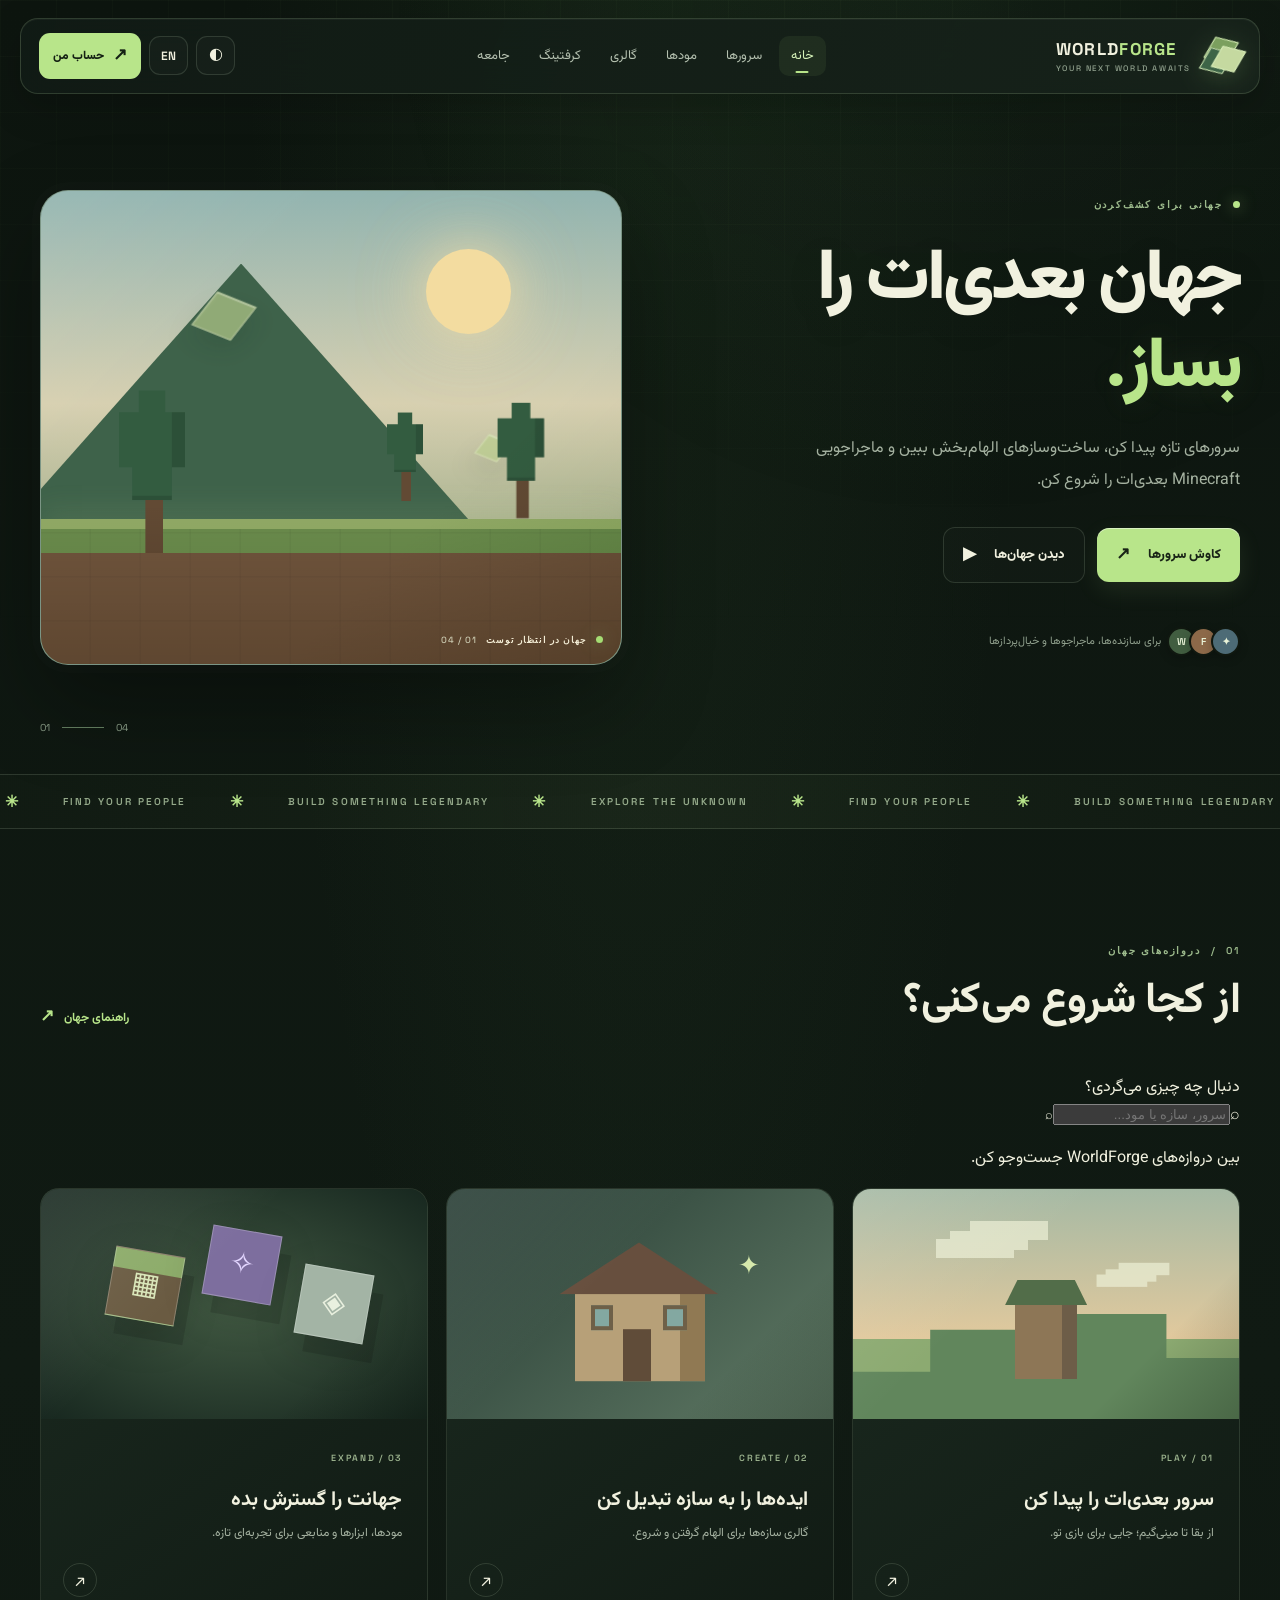
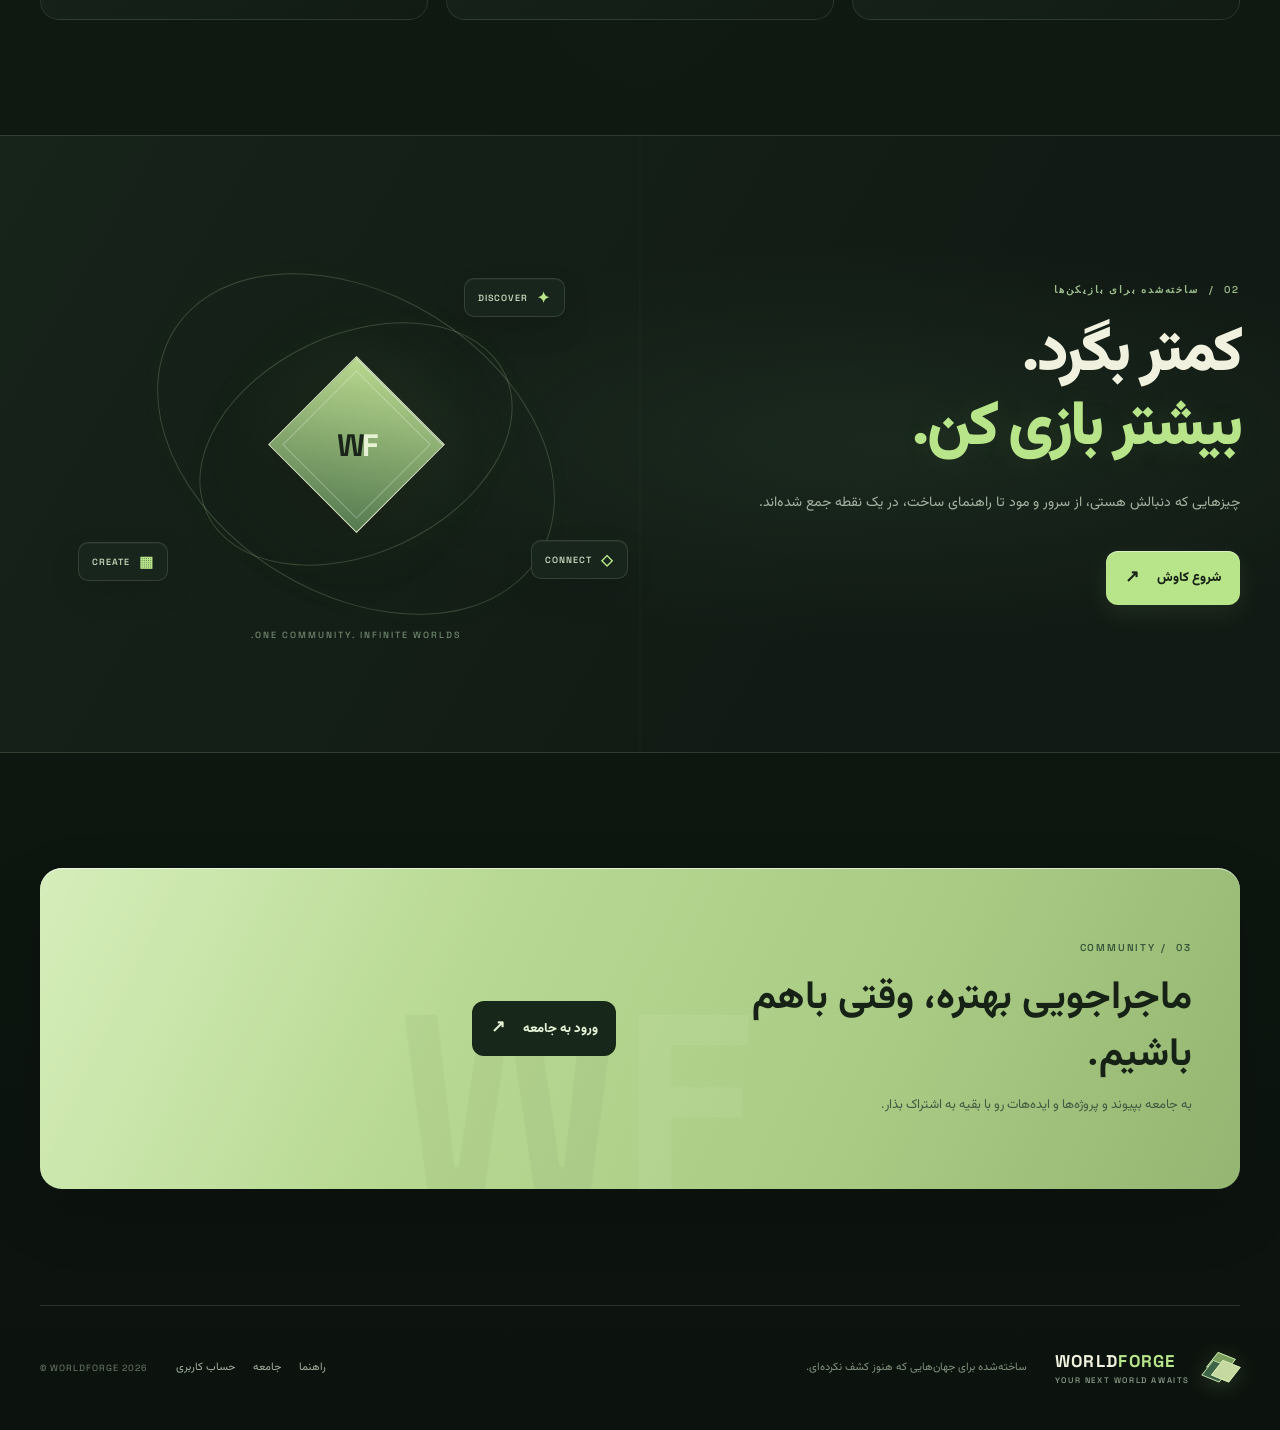
==== commit 21b4f214: "Add accessible portal discovery search to homepage" ====
--- a/index.html
+++ b/index.html
@@ -28,6 +28,7 @@
 </section>
 <section class="ticker" aria-label="WORLDFORGE"><div class="ticker-track"><span>BUILD SOMETHING LEGENDARY</span><b>✳</b><span>FIND YOUR PEOPLE</span><b>✳</b><span>EXPLORE THE UNKNOWN</span><b>✳</b><span>BUILD SOMETHING LEGENDARY</span><b>✳</b><span>FIND YOUR PEOPLE</span><b>✳</b></div></section>
 <section class="section shell" id="discover"><div class="section-heading"><div><div class="eyebrow"><span>01</span> / <span data-fa="دروازه‌های جهان" data-en="THE PORTALS">دروازه‌های جهان</span></div><h2 data-fa="از کجا شروع می‌کنی؟" data-en="Where will you begin?">از کجا شروع می‌کنی؟</h2></div><a class="text-link" href="docs.html"><span data-fa="راهنمای جهان" data-en="World guide">راهنمای جهان</span><b>↗</b></a></div>
+<div class="portal-search" role="search"><label for="portal-search" data-fa="دنبال چه چیزی می‌گردی؟" data-en="What are you looking for?">دنبال چه چیزی می‌گردی؟</label><div class="portal-search-control"><span aria-hidden="true">⌕</span><input id="portal-search" type="search" autocomplete="off" placeholder="سرور، سازه یا مود..." data-placeholder-fa="سرور، سازه یا مود..." data-placeholder-en="Servers, builds or mods..." aria-controls="portal-results"><kbd>⌕</kbd></div><p id="portal-results" class="search-feedback" role="status" aria-live="polite" data-fa="بین دروازه‌های WorldForge جست‌وجو کن." data-en="Search across WorldForge portals.">بین دروازه‌های WorldForge جست‌وجو کن.</p></div>
 <div class="portal-grid"><a class="portal portal-servers" href="servers.html"><div class="portal-art server-art"><span class="pixel-cloud cloud-one"></span><span class="pixel-cloud cloud-two"></span><span class="block-hill"></span><span class="tiny-tower"></span></div><div class="portal-content"><span class="portal-number">01 / PLAY</span><h3 data-fa="سرور بعدی‌ات را پیدا کن" data-en="Find your next server">سرور بعدی‌ات را پیدا کن</h3><p data-fa="از بقا تا مینی‌گیم؛ جایی برای بازی تو." data-en="From survival to minigames — find your place.">از بقا تا مینی‌گیم؛ جایی برای بازی تو.</p><span class="circle-arrow">↗</span></div></a>
 <a class="portal portal-build" href="gallery.html"><div class="portal-art build-art"><div class="voxel-house"><i></i><b></b><em></em></div><span class="build-spark">✦</span></div><div class="portal-content"><span class="portal-number">02 / CREATE</span><h3 data-fa="ایده‌ها را به سازه تبدیل کن" data-en="Turn ideas into builds">ایده‌ها را به سازه تبدیل کن</h3><p data-fa="گالری سازه‌ها برای الهام گرفتن و شروع." data-en="Build showcases to spark your next idea.">گالری سازه‌ها برای الهام گرفتن و شروع.</p><span class="circle-arrow">↗</span></div></a>
 <a class="portal portal-mods" href="mods.html"><div class="portal-art mods-art"><div class="floating-block block-grass">▦</div><div class="floating-block block-amethyst">✧</div><div class="floating-block block-iron">◈</div></div><div class="portal-content"><span class="portal-number">03 / EXPAND</span><h3 data-fa="جهانت را گسترش بده" data-en="Expand your world">جهانت را گسترش بده</h3><p data-fa="مودها، ابزارها و منابعی برای تجربه‌ای تازه." data-en="Mods, tools and resources for new adventures.">مودها، ابزارها و منابعی برای تجربه‌ای تازه.</p><span class="circle-arrow">↗</span></div></a></div></section>
--- a/styles.css
+++ b/styles.css
@@ -1,429 +1,90 @@
-:root{--bg:#0d120f;--panel:#151d17;--panel2:#1b271e;--panel3:#233226;--line:#304334;--text:#edf6e8;--muted:#91a28f;--green:#a5f16b;--green2:#6bc653;--lime:#d0ff8c;--orange:#ffbd59;--red:#ff7777;--shadow:0 22px 60px #0007;--pixel:'Press Start 2P',monospace;--body:'Vazirmatn',Tahoma,sans-serif}*{box-sizing:border-box}html{scroll-behavior:smooth;scroll-padding-top:90px}body{margin:0;background:var(--bg);color:var(--text);font-family:var(--body);line-height:1.7;overflow-x:hidden}body:before{content:"";position:fixed;inset:0;pointer-events:none;z-index:-2;opacity:.13;background-image:linear-gradient(#c5ffbd0a 1px,transparent 1px),linear-gradient(90deg,#c5ffbd0a 1px,transparent 1px);background-size:30px 30px}.ambient{position:fixed;inset:0;pointer-events:none;overflow:hidden;z-index:-1}.ambient i{position:absolute;width:3px;height:3px;background:#baff87;opacity:.5;animation:floatParticle 9s linear infinite}.ambient i:nth-child(1){top:22%;left:8%}.ambient i:nth-child(2){top:68%;left:17%;animation-delay:-3s}.ambient i:nth-child(3){top:38%;left:75%;animation-delay:-6s}.ambient i:nth-child(4){top:80%;left:86%;animation-delay:-2s}.ambient i:nth-child(5){top:12%;left:54%;animation-delay:-4s}.ambient i:nth-child(6){top:55%;left:44%;animation-delay:-7s}@keyframes floatParticle{0%{transform:translateY(0);opacity:0}20%{opacity:.5}80%{opacity:.4}100%{transform:translateY(-100px);opacity:0}}a{color:inherit;text-decoration:none}button,input,select{font:inherit}button{color:inherit}.wrap{width:min(1200px,92vw);margin-inline:auto}.topbar{height:78px;position:sticky;top:0;z-index:40;display:flex;align-items:center;justify-content:space-between;gap:24px;padding:0 max(4vw,18px);background:#0c120fee;border-bottom:1px solid #ffffff12;backdrop-filter:blur(20px)}.brand{display:flex;align-items:center;gap:10px;flex-shrink:0}.brand-mark{width:42px;height:42px;display:grid;place-items:center;overflow:hidden;background:var(--green);color:#142016;border:2px solid #d5ffb3;box-shadow:inset -5px -5px #539a3b,inset 4px 4px #e4ffbc;font-family:var(--pixel);font-size:18px}.brand-mark img{display:block;width:100%;height:100%;object-fit:cover}.brand-name{font-family:var(--pixel);font-size:11px;letter-spacing:-.5px;line-height:1.6}.brand-name>span{color:var(--green)}.brand-name small{display:block;font:7px var(--pixel);color:#849584;letter-spacing:.4px;margin-top:4px}.nav-links{display:flex;align-items:center;gap:clamp(13px,2vw,28px);font-size:12px;color:#b9c8b6}.nav-links a{transition:color .2s;white-space:nowrap}.nav-links a:hover{color:var(--green)}.top-actions{display:flex;align-items:center;gap:8px}.online-chip,.data-badge,.demo-badge,.game-status{display:inline-flex;align-items:center;gap:8px;padding:8px 10px;border:1px solid #3b533d;color:#b6d7a8;background:#17241a;font:8px var(--pixel);white-space:nowrap}.online-chip i,.data-badge i,.game-status i,.scene-live i{width:6px;height:6px;background:var(--green);box-shadow:0 0 10px #a5f16b;border-radius:50%;display:inline-block}.icon-btn{border:1px solid var(--line);background:#172019;color:var(--green);min-width:38px;height:38px;cursor:pointer;font-size:12px;transition:.2s}.icon-btn:hover{border-color:var(--green);background:#253626;transform:translateY(-2px)}.mobile-menu{display:none}.hero{display:grid;grid-template-columns:.95fr 1.05fr;gap:55px;align-items:center;padding-top:75px;padding-bottom:85px;min-height:620px}.hero-copy{position:relative;z-index:2}.eyebrow{display:flex;align-items:center;gap:10px;color:var(--green);font:9px var(--pixel);letter-spacing:.2px;line-height:1.8}.eyebrow-square{width:9px;height:9px;background:var(--green);box-shadow:3px 3px #3c6d32}.hero h1{font:clamp(35px,4.4vw,64px)/1.45 var(--pixel);letter-spacing:-2px;margin:25px 0 22px}.hero h1 em{font-style:normal;color:var(--green);text-shadow:4px 4px #28472c}.hero-copy>p{font-size:14px;line-height:2.2;color:#a7b6a4;max-width:520px}.hero-actions{display:flex;gap:12px;flex-wrap:wrap;margin-top:28px}.btn{display:inline-flex;align-items:center;justify-content:center;gap:10px;min-height:45px;padding:12px 16px;border:1px solid transparent;font-size:11px;font-weight:800;cursor:pointer;transition:transform .2s,box-shadow .2s,background .2s}.btn:hover{transform:translateY(-3px)}.btn-primary{background:var(--green);color:#132016;box-shadow:0 4px #4e903b,0 10px 25px #a5f16b12}.btn-primary:hover{background:var(--lime);box-shadow:0 4px #4e903b,0 12px 30px #a5f16b28}.btn-ghost,.btn-secondary{background:#19241b;border-color:#3a4d3a;color:#dcebd7}.btn-ghost:hover,.btn-secondary:hover{border-color:var(--green);background:#243526}.hero-metrics{display:flex;gap:36px;margin-top:40px;padding-top:20px;border-top:1px solid #ffffff1a}.hero-metrics div{display:flex;flex-direction:column;gap:8px}.hero-metrics strong{font:19px var(--pixel);color:var(--green)}.hero-metrics strong span{font-size:12px}.hero-metrics small{font:7px var(--pixel);color:#7e907d;line-height:1.8}.hero-scene{height:450px;position:relative;overflow:hidden;border:1px solid #567a4b;background:linear-gradient(#192f29 0%,#2e5940 52%,#28412b 53%,#142118 100%);box-shadow:var(--shadow);isolation:isolate;image-rendering:pixelated}.scene-top{position:absolute;top:16px;left:18px;right:18px;display:flex;justify-content:space-between;z-index:5;color:#d0f5b6;font:7px var(--pixel);direction:ltr}.scene-live{display:flex;align-items:center;gap:7px;font-size:6px}.pixel-sun{position:absolute;top:65px;right:19%;width:62px;height:62px;background:#e2ff9d;box-shadow:0 0 0 13px #e2ff9d15,0 0 60px #d7ff9d75;animation:sunPulse 4s ease-in-out infinite}@keyframes sunPulse{50%{transform:scale(1.08);box-shadow:0 0 0 22px #e2ff9d09,0 0 90px #d7ff9d80}}.pixel-cloud{position:absolute;top:125px;width:70px;height:14px;background:#b7d9a7;opacity:.3;box-shadow:16px -12px 0 -3px #b7d9a7,32px 0 #b7d9a7,-14px 0 #b7d9a7;animation:cloudMove 17s ease-in-out infinite}.cloud1{left:12%}.cloud2{top:185px;right:10%;transform:scale(.7);animation-delay:-7s}@keyframes cloudMove{50%{translate:35px 0}}.scene-mountain{position:absolute;bottom:100px;width:0;height:0;border-left:180px solid transparent;border-right:180px solid transparent}.m1{left:0;border-bottom:230px solid #446e48}.m2{right:-70px;bottom:80px;border-left-width:230px;border-right-width:230px;border-bottom:275px solid #24472e}.voxel-tree{position:absolute;bottom:85px;width:60px;height:120px;z-index:3}.voxel-tree b{position:absolute;left:0;bottom:36px;width:60px;height:67px;background:#4b9145;box-shadow:inset -11px -9px #2c6b36,inset 8px 8px #7bbd5d}.voxel-tree i{position:absolute;left:23px;bottom:0;width:15px;height:46px;background:#795633;box-shadow:inset -5px 0 #4d3825}.tree1{left:9%}.tree2{right:8%;transform:scale(.75);transform-origin:bottom}.tree3{right:28%;transform:scale(.48);transform-origin:bottom}.floating-item{position:absolute;z-index:4;font-size:28px;animation:itemFloat 3.5s ease-in-out infinite;text-shadow:3px 4px #0008}.diamond{top:46%;left:26%;color:#80f3ef;text-shadow:0 0 18px #6fffe9,3px 4px #176a7a}.emerald{top:36%;right:28%;color:#b6ff77;animation-delay:-1.5s;text-shadow:0 0 18px #a5f16b,3px 4px #37672b}@keyframes itemFloat{50%{transform:translateY(-12px) rotate(9deg)}}.scene-ground{position:absolute;bottom:0;left:0;right:0;height:85px;display:grid;grid-template-columns:repeat(12,1fr);border-top:10px solid #75a951;background:#4b7a3d}.scene-ground span{border-right:1px solid #ffffff10;background:linear-gradient(#47783a 0 30%,#5b432d 30%)}.scene-ground span:nth-child(even){background:linear-gradient(#67984b 0 30%,#674b30 30%)}.scene-bottom{position:absolute;z-index:6;bottom:18px;left:18px;right:18px;display:flex;flex-direction:column;gap:8px;direction:ltr}.pixel-label{font:7px var(--pixel);letter-spacing:.3px;color:#8bbf78}.scene-bottom strong{font:10px var(--pixel);text-shadow:2px 2px #17291b}.scene-glow{position:absolute;inset:0;z-index:4;pointer-events:none;background:linear-gradient(115deg,#ffffff08,transparent 45%,#0003)}.ticker{background:var(--green);color:#142016;overflow:hidden;transform:rotate(-.7deg) scale(1.02);padding:11px 0;border-block:3px solid #31552c}.ticker-track{display:flex;gap:42px;justify-content:space-around;min-width:1000px;white-space:nowrap;font:8px var(--pixel);animation:tickerMove 28s linear infinite}.ticker:hover .ticker-track{animation-play-state:paused}@keyframes tickerMove{to{transform:translateX(-20%)}}.section{padding:88px 0}.section-muted{background:#111813;border-block:1px solid #ffffff0c}.section-head{display:flex;align-items:flex-end;justify-content:space-between;gap:28px;margin-bottom:30px}.section-head h2{font:clamp(20px,2.5vw,31px)/1.7 var(--pixel);letter-spacing:-1px;margin:12px 0}.section-head p{font-size:12px;color:var(--muted);margin:0;line-height:2}.section-counter{font:7px var(--pixel);color:#738473;white-space:nowrap}.portal-grid{display:grid;grid-template-columns:repeat(4,1fr);gap:14px}.portal-card{position:relative;display:flex;flex-direction:column;min-height:300px;padding:15px;background:linear-gradient(145deg,#1a261d,#121a14);border:1px solid #314331;overflow:hidden;transition:transform .25s,border-color .25s,box-shadow .25s}.portal-card:hover{transform:translateY(-7px);border-color:#9be36a;box-shadow:0 18px 35px #0004}.portal-number{position:absolute;top:13px;left:13px;font:7px var(--pixel);color:#779276}.portal-art{height:145px;position:relative;display:grid;place-items:center;margin:-15px -15px 15px;overflow:hidden;background:radial-gradient(ellipse at 50% 100%,#38573b,#1a2b20 68%)}.portal-card small{font:7px var(--pixel);color:#91b57f}.portal-card h3{font-size:17px;margin:10px 0 4px}.portal-card p{font-size:10px;line-height:2;color:#92a48f;margin:0 0 12px}.portal-arrow{position:absolute;bottom:17px;left:17px;color:var(--green);font-size:19px}.voxel-cube{position:absolute;width:52px;height:52px;transform:rotate(30deg) skew(-5deg,-5deg);border:3px solid #17251a;box-shadow:inset -8px -8px #0004,inset 5px 5px #ffffff23,0 12px 0 #0003}.cube-grass{background:linear-gradient(#6ca74a 0 25%,#805b39 25%);left:22%;top:44px}.cube-stone{background:#89938b;left:45%;top:61px;width:43px;height:43px}.cube-diamond{background:#47c7c2;left:64%;top:28px;width:35px;height:35px;box-shadow:inset -7px -7px #1b7d80,inset 4px 4px #a4ffff,0 0 20px #4ee1ce55}.server-orb{font-size:60px;color:#c1ff9a;text-shadow:0 0 25px #a5f16b77,4px 4px #34582d;animation:itemFloat 4s infinite}.signal{position:absolute;border:1px solid #a5f16b66;border-radius:50%;width:100px;height:100px;animation:signal 3s infinite}.signal2{animation-delay:1.5s}@keyframes signal{from{transform:scale(.3);opacity:.8}to{transform:scale(1.5);opacity:0}}.build-tower{position:absolute;bottom:0;left:29%;width:38px;height:105px;background:repeating-linear-gradient(0deg,#777f6e 0 15px,#424c3d 15px 18px);border:3px solid #202d20;box-shadow:inset -8px 0 #303c30}.build-tower:before{content:"";position:absolute;top:-19px;left:-10px;width:52px;height:18px;background:#596a4c;border:3px solid #202d20}.build-house{position:absolute;bottom:0;left:52%;width:63px;height:55px;background:repeating-linear-gradient(90deg,#8a643c 0 14px,#674a2e 14px 17px);border:3px solid #253324}.build-house:before{content:"";position:absolute;top:-28px;left:-7px;width:67px;height:28px;background:#7e4632;clip-path:polygon(50% 0,100% 100%,0 100%)}.mini-table{display:grid;grid-template-columns:repeat(3,24px);gap:3px;background:#344a33;padding:5px;border:3px solid #617f4d;box-shadow:0 8px #0004}.mini-table i{width:24px;height:24px;background:#17251a;box-shadow:inset 2px 2px #2f4630}.mini-pickaxe{position:absolute;font-size:33px;color:#a5f16b;right:23%;top:22%;transform:rotate(-22deg);text-shadow:3px 3px #345c30}.filter-row{display:flex;gap:10px;margin-bottom:20px}.search-field{display:flex;align-items:center;gap:10px;flex:1;min-width:0;background:#151e17;border:1px solid #344834;padding:0 12px;min-height:43px}.search-field>span{font-size:22px;color:var(--green)}.search-field input{width:100%;min-width:0;background:transparent;border:0;outline:0;color:var(--text);padding:11px 0;font-size:11px}.filter-row select,.inventory-tools select{background:#151e17;color:#dcebd7;border:1px solid #344834;padding:0 11px;min-width:150px;font-size:10px;outline:0}.mods-grid{display:grid;grid-template-columns:repeat(3,minmax(0,1fr));gap:13px}.mod-card{position:relative;display:flex;flex-direction:column;min-width:0;padding:16px;background:#172119;border:1px solid #2d3f2f;transition:transform .2s,border-color .2s,background .2s}.mod-card:hover{transform:translateY(-4px);border-color:#7eb85b;background:#1c2a1d}.mod-card-top{display:flex;align-items:center;gap:12px}.mod-icon{width:49px;height:49px;display:grid;place-items:center;background:linear-gradient(145deg,#31482e,#1a291b);border:2px solid #526e46;box-shadow:inset -5px -5px #0003,inset 3px 3px #ffffff15;font-size:24px;flex-shrink:0}.mod-card h3{font-size:15px;margin:0 0 3px}.mod-subtitle{font-size:9px;color:#829780}.mod-description{font-size:10px;color:#a0b09c;line-height:2;min-height:43px;margin:14px 0}.mod-meta{display:flex;flex-wrap:wrap;gap:5px;margin-bottom:14px}.mod-meta span{font:7px var(--pixel);padding:6px 7px;border:1px solid #354a35;color:#a6c49a}.mod-link{display:flex;justify-content:space-between;align-items:center;margin-top:auto;border-top:1px solid #ffffff10;padding-top:12px;color:var(--green);font-size:10px;font-weight:800}.fine-print{font-size:9px;color:#768775;margin-top:18px}.demo-badge{color:#c1d2b9;border-color:#4b5a48;background:#1a211b}.server-filters{margin-top:5px}.server-grid{display:grid;grid-template-columns:repeat(3,minmax(0,1fr));gap:14px}.server-card{position:relative;overflow:hidden;padding:17px;background:linear-gradient(145deg,#1b291d,#141c16);border:1px solid #334635;transition:.25s}.server-card:hover{transform:translateY(-4px);border-color:#7db55e}.server-card.sponsored{border-color:#93d965;box-shadow:inset 0 3px #a5f16b}.server-card-head{display:flex;align-items:center;gap:12px}.server-crest{width:53px;height:53px;display:grid;place-items:center;background:#304b2d;border:2px solid #5b7b47;box-shadow:inset -6px -6px #1d331e,inset 4px 4px #ffffff15;font-size:25px}.server-card h3{font-size:15px;margin:0 0 2px}.server-card small{font-size:9px;color:#91a28c}.server-type{display:inline-block;font:7px var(--pixel);color:#a9d68d;margin-top:10px}.server-card p{font-size:10px;color:#9eae9a;line-height:2;min-height:40px}.server-tags{display:flex;gap:5px;flex-wrap:wrap}.server-tags span{font-size:8px;background:#253529;border:1px solid #3b4c39;padding:4px 7px;color:#c4d4be}.server-foot{display:flex;justify-content:space-between;gap:10px;align-items:center;margin-top:15px;padding-top:12px;border-top:1px solid #ffffff12;font-size:9px;color:#7e927a}.server-foot a{color:var(--green);font-weight:800}.sponsored-label{position:absolute;top:0;left:0;padding:5px 8px;background:#a5f16b;color:#142016;font:6px var(--pixel)}.callout-line{display:flex;align-items:center;gap:15px;margin-top:22px;padding:18px;background:#172219;border:1px solid #364936}.callout-icon{font-size:30px;color:var(--green)}.callout-line>div{flex:1}.callout-line strong{font-size:12px}.callout-line p{font-size:10px;color:#95a691;margin:4px 0 0;line-height:1.9}.build-filters{display:flex;flex-wrap:wrap;gap:6px;justify-content:flex-end}.filter-chip{background:#172119;border:1px solid #334533;color:#9daf97;padding:8px 9px;font:6px var(--pixel);cursor:pointer}.filter-chip.active,.filter-chip:hover{background:var(--green);border-color:var(--green);color:#142016}.build-grid{display:grid;grid-template-columns:repeat(4,minmax(0,1fr));gap:13px}.build-card{position:relative;background:#172119;border:1px solid #304331;overflow:hidden;transition:.25s}.build-card:hover{transform:translateY(-5px);border-color:#8bd160}.build-art{height:150px;position:relative;overflow:hidden;background:linear-gradient(#243f35,#476e48 65%,#4d7b3b 66%,#2b472d)}.build-art:before{content:"";position:absolute;inset:0;background:linear-gradient(135deg,#ffffff08,transparent 50%,#0004)}.build-art .art-object{position:absolute;bottom:24px;left:50%;transform:translateX(-50%);width:100px;height:74px;background:repeating-linear-gradient(90deg,#8b6741 0 20px,#6a4d32 20px 23px);border:4px solid #283727;box-shadow:inset -13px -8px #0004}.build-art .art-object:before{content:"";position:absolute;top:-44px;left:-12px;width:116px;height:44px;background:#794a35;clip-path:polygon(50% 0,100% 100%,0 100%);filter:drop-shadow(3px 4px #222)}.build-art.castle .art-object{height:90px;width:135px;background:repeating-linear-gradient(0deg,#7f8b7c 0 17px,#596658 17px 20px)}.build-art.castle .art-object:before{top:-24px;left:-8px;width:145px;height:24px;background:#687761;clip-path:polygon(0 0,20% 0,20% 40%,40% 40%,40% 0,60% 0,60% 40%,80% 40%,80% 0,100% 0,100% 100%,0 100%)}.build-art.farm .art-object{width:125px;height:45px;background:repeating-linear-gradient(90deg,#795432 0 12px,#436c35 12px 18px);border-top:12px solid #b58c4f}.build-art.bridge .art-object{width:170px;height:20px;bottom:55px;background:repeating-linear-gradient(90deg,#8d663c 0 20px,#523a27 20px 23px)}.build-art.tower .art-object{width:48px;height:120px;bottom:0;background:repeating-linear-gradient(0deg,#7c8b7b 0 15px,#455a48 15px 18px)}.build-art.tower .art-object:before{top:-22px;left:-9px;width:60px;height:22px;background:#687e59}.build-art.pixelart .art-object{width:80px;height:80px;background:repeating-linear-gradient(0deg,#a5f16b 0 13px,#478c4b 13px 26px);border:6px solid #243627}.build-art.dungeon .art-object{width:110px;height:75px;background:repeating-linear-gradient(0deg,#485548 0 15px,#29382e 15px 18px);border-top:16px solid #202a22}.build-card-content{padding:12px}.build-card-content small{font:6px var(--pixel);color:#8fb47c}.build-card-content h3{font-size:13px;margin:7px 0 4px}.build-card-content p{font-size:9px;color:#90a18c;line-height:1.8;margin:0}.craft-section{background:radial-gradient(ellipse at 50% 0%,#203222,#111812 60%);border-block:1px solid #314430;padding-bottom:100px}.game-status{align-self:center}.craft-app{display:grid;grid-template-columns:235px minmax(0,1fr);background:#0e1510;border:1px solid #40573c;box-shadow:0 25px 80px #0007;min-height:660px}.craft-sidebar{padding:20px;background:linear-gradient(160deg,#1a281c,#121b14);border-inline-end:1px solid #344833}.sidebar-label{font:7px var(--pixel);color:#728d70;margin:3px 0 18px}.craft-nav{width:100%;display:flex;align-items:center;gap:10px;padding:12px 10px;margin-bottom:6px;background:transparent;border:1px solid transparent;text-align:start;color:#9caf98;cursor:pointer;font-size:10px}.craft-nav>span:first-child{color:var(--green);font-size:16px}.craft-nav b{margin-inline-start:auto;font:7px var(--pixel);color:#82927c}.craft-nav.active,.craft-nav:hover{background:#263829;border-color:#486345;color:#e9f6e3;box-shadow:inset 3px 0 var(--green)}.sidebar-sep{height:1px;background:#ffffff12;margin:18px 0}.player-card{display:flex;align-items:center;gap:9px;margin-top:10px}.player-avatar,.mini-avatar{width:36px;height:36px;display:grid;place-items:center;background:#a5f16b;color:#152016;border:2px solid #d3ffae;box-shadow:inset -4px -4px #5a9b3b;font:8px var(--pixel);flex-shrink:0}.player-card strong{display:block;font:7px var(--pixel);color:#e3f2dc}.player-card small{font-size:9px;color:#8fa18a}.player-card small b{color:var(--green)}.rank-gem{margin-inline-start:auto;color:#c5ff91}.xp-label{display:flex;justify-content:space-between;margin-top:17px;font:7px var(--pixel);color:#8da187}.xp-track,.timer-track,.daily-track{height:6px;background:#30412f;overflow:hidden;margin-top:8px}.xp-track i,.timer-track i,.daily-track i{display:block;height:100%;width:0;background:linear-gradient(90deg,#65bd4c,#c8ff8b);transition:width .35s}.side-stats{display:flex;gap:20px;margin-top:22px;padding:14px 0;border-block:1px solid #ffffff14}.side-stats div{display:flex;flex-direction:column;gap:5px}.side-stats small{font-size:9px;color:#82937d}.side-stats strong{font:11px var(--pixel);color:var(--green)}.help-link{margin-top:18px;background:transparent;border:0;color:#a6c49b;font-size:10px;cursor:pointer}.help-link:first-letter{color:var(--green)}.craft-main{min-width:0}.craft-toolbar{display:flex;justify-content:space-between;align-items:center;gap:15px;padding:17px 20px;border-bottom:1px solid #293c2a;background:#131c15}.craft-toolbar>div:first-child{display:flex;flex-direction:column;gap:8px}.craft-toolbar small{font:7px var(--pixel);color:#829680}.toolbar-right{display:flex;align-items:center;gap:10px}.record-chip{font:7px var(--pixel);color:#8fa18a}.record-chip b{color:var(--green);font-size:9px}.challenge-panel{display:grid;grid-template-columns:1fr 100px 175px;align-items:center;gap:18px;margin:17px;padding:16px;background:linear-gradient(115deg,#1c2b1e,#152018);border:1px solid #344b34}.quest-kicker{font:7px var(--pixel);color:#9fbd91}.quest-copy h3{font-size:17px;margin:12px 0 4px}.quest-copy p{font-size:10px;line-height:1.9;color:#9eaf9a;margin:0}.quest-reward{display:flex;gap:12px;margin-top:13px;color:#b8d7a5;font:7px var(--pixel)}.quest-reward span:last-child{color:#d3bdff}.quest-target{display:flex;align-items:center;flex-direction:column;gap:8px}.target-glow{position:absolute;width:80px;height:80px;border-radius:50%;background:#a5f16b17;filter:blur(12px)}.quest-target small{font:6px var(--pixel);color:#8fa88b}.pixel-item{position:relative;display:block;width:42px;height:42px;image-rendering:pixelated;background:linear-gradient(135deg,#b78b5b 0 25%,#7c5838 25% 50%,#b78b5b 50% 75%,#6e4b2f 75%);border:4px solid #29392a;box-shadow:inset -7px -7px #0004,inset 4px 4px #ffffff21,3px 4px #0005}.pixel-item.large{width:64px;height:64px;transform:rotate(0deg);z-index:1}.pixel-item.diamond{background:linear-gradient(135deg,#b4fffc 0 20%,#43c7c3 20% 48%,#258b91 48% 70%,#64eee2 70%)}.pixel-item.iron{background:repeating-linear-gradient(45deg,#b7c2bd 0 8px,#788780 8px 12px)}.pixel-item.wood{background:repeating-linear-gradient(90deg,#a77b4c 0 10px,#6d4a2d 10px 14px)}.pixel-item.pickaxe{background:linear-gradient(135deg,#5ecbc4 0 25%,#5ecbc4 25% 40%,transparent 40%),linear-gradient(45deg,transparent 0 35%,#6b4a2d 35% 48%,transparent 48%)}.quest-timer>div:first-child{display:flex;justify-content:space-between;gap:10px;font-size:9px;color:#94a58f}.quest-timer>div:first-child b{font:10px var(--pixel);color:var(--orange)}.quest-timer .btn{width:100%;margin-top:18px;font-size:8px}.timer-track{height:7px}.timer-track i{width:100%}.timer-track i.low{background:var(--red)}.recipe-book-panel{padding:20px}.recipe-book-panel.hidden,.workbench-panel.hidden,.challenge-panel.hidden{display:none}.book-head{display:flex;align-items:center;justify-content:space-between;gap:12px;margin-bottom:15px}.book-head h3{font-size:16px;margin:8px 0}.recipe-filters{margin-bottom:12px}.recipe-filters select{min-width:130px}.recipe-catalog{display:grid;grid-template-columns:repeat(3,minmax(0,1fr));gap:9px;max-height:520px;overflow:auto;padding:2px}.recipe-card{display:flex;align-items:center;gap:10px;min-width:0;padding:10px;background:#18231a;border:1px solid #314531;cursor:pointer;text-align:start;transition:.2s}.recipe-card:hover{border-color:var(--green);background:#223326}.recipe-icon{width:38px;height:38px;display:grid;place-items:center;flex-shrink:0;background:#293a2b;border:2px solid #4b6442;box-shadow:inset -4px -4px #0003;font-size:20px}.recipe-card strong{display:block;font-size:10px;line-height:1.5}.recipe-card small{display:block;font-size:7px;color:#8fa18a;margin-top:4px}.workbench-panel{padding:0 20px 20px}.bench-layout{display:flex;align-items:center;justify-content:center;gap:18px;padding:22px 0 18px}.bench-label{display:flex;justify-content:space-between;align-items:center;font:8px var(--pixel);color:#dcebd7}.bench-status{display:flex;align-items:center;gap:7px;color:#89a183;font-size:6px}.bench-status i{width:5px;height:5px;background:var(--green);border-radius:50%}.craft-grid{display:grid;grid-template-columns:repeat(3,minmax(44px,62px));gap:5px;padding:7px;background:#40523a;border:3px solid #647d53;box-shadow:inset 4px 4px #263726,inset -4px -4px #879a70;touch-action:manipulation}.craft-slot{aspect-ratio:1;display:grid;place-items:center;position:relative;min-width:0;background:#1a281c;border:2px solid #101811;box-shadow:inset 2px 2px #2c402d;cursor:pointer;transition:background .15s,transform .15s}.craft-slot:hover{background:#334d32;transform:scale(1.035)}.craft-slot.filled{background:#33472e;animation:slotPop .2s}.craft-slot .item-art{width:29px;height:29px}.craft-slot .slot-num{position:absolute;bottom:0;right:3px;font:7px var(--pixel);color:#fff;text-shadow:1px 1px #000}.craft-arrow{display:flex;align-items:center;flex-direction:column;gap:5px;color:#8ab77a}.craft-arrow span{font-size:27px;animation:arrowPulse 1.5s infinite}.craft-arrow small{font:6px var(--pixel)}@keyframes arrowPulse{50%{transform:translateX(4px);color:var(--lime)}}.output-slot{width:83px;min-height:83px;display:flex;align-items:center;justify-content:center;flex-direction:column;gap:5px;background:#263728;border:3px solid #5b774b;box-shadow:inset 4px 4px #19261a,inset -4px -4px #3d5638;cursor:pointer}.output-slot .item-art{width:39px;height:39px}.output-slot small{font:6px var(--pixel);color:#81977a}.output-question{font:24px var(--pixel);color:#799073}.output-slot.crafted{animation:craftBurst .5s;border-color:var(--lime);box-shadow:0 0 28px #a5f16b4a,inset 4px 4px #19261a}.bench-controls{display:flex;justify-content:center;gap:8px;flex-wrap:wrap}.bench-controls .btn{font-size:8px;min-height:37px}.game-feedback{min-height:40px;margin-top:13px;padding:10px 12px;background:#17231a;border-inline-start:3px solid #617c51;color:#a8b9a4;font-size:10px;line-height:1.9}.game-feedback.success{border-color:var(--green);background:#1a3320;color:#d2ffbd;animation:feedbackPop .3s}.game-feedback.error{border-color:var(--red);color:#ffb5ac}.bench-right{margin-top:25px;padding-top:18px;border-top:1px solid #ffffff13}.inventory-head{display:flex;justify-content:space-between;align-items:center;gap:10px}.inventory-head>div{display:flex;flex-direction:column;gap:7px}.inventory-head small{font-size:9px;color:#7f927c}.inventory-head>span{font:6px var(--pixel);color:#779072}.inventory-tools{display:flex;gap:8px;margin-top:12px}.inventory-tools .search-field{min-height:35px}.inventory-tools input{font-size:9px}.inventory-tools select{min-width:110px;font-size:9px}.inventory-grid{display:grid;grid-template-columns:repeat(8,minmax(0,1fr));gap:6px;margin-top:12px}.inventory-item{position:relative;display:flex;align-items:center;justify-content:center;aspect-ratio:1;min-width:0;background:#1a281c;border:1px solid #354a34;cursor:pointer;transition:transform .15s,border-color .15s,background .15s;touch-action:manipulation}.inventory-item:hover{transform:translateY(-3px);border-color:#8bc66a}.inventory-item.selected{border:2px solid var(--lime);background:#30482d;box-shadow:0 0 0 2px #a5f16b22}.inventory-item .item-art{width:29px;height:29px}.inventory-item small{position:absolute;bottom:1px;left:1px;right:1px;text-align:center;font-size:6px;color:#9eb39a;white-space:nowrap;overflow:hidden;text-overflow:ellipsis}.selected-item{display:flex;align-items:center;gap:9px;margin-top:11px;font-size:9px;color:#9db39a}.selected-icon{width:25px;height:25px;display:grid;place-items:center;background:#253728;border:1px solid #435d3d;color:var(--green)}.craft-footer{display:grid;grid-template-columns:repeat(3,minmax(90px,.7fr)) 1.5fr;gap:15px;align-items:center;padding:17px 20px;border-top:1px solid #2c402d;background:#131b14}.score-stat{display:flex;flex-direction:column;gap:7px}.score-stat small{font:6px var(--pixel);color:#7e9379;line-height:1.8}.score-stat strong{font:13px var(--pixel);color:var(--green)}.craft-progress>div:first-child{display:flex;justify-content:space-between;gap:10px;font-size:9px;color:#9aac94}.craft-progress b{font:7px var(--pixel);color:var(--green)}.community-app{display:grid;grid-template-columns:58px 210px minmax(0,1fr);min-height:520px;background:#121a14;border:1px solid #354734;box-shadow:var(--shadow);overflow:hidden}.community-rail{display:flex;flex-direction:column;align-items:center;gap:13px;padding:15px 8px;background:#0e1510;border-inline-end:1px solid #ffffff0d}.rail-logo,.rail-add{width:39px;height:39px;display:grid;place-items:center;border-radius:12px;background:#1c2a1e;border:1px solid #324532;color:#a5f16b;font:10px var(--pixel);cursor:pointer;transition:.2s}.rail-logo.active,.rail-logo:hover{border-radius:7px;background:var(--green);color:#132016}.rail-add{border:1px dashed #6d8d5b;background:transparent;font-size:22px}.community-channels{display:flex;flex-direction:column;min-width:0;background:#18211a;border-inline-end:1px solid #ffffff0d;padding:0 10px}.community-title{height:56px;display:flex;align-items:center;justify-content:space-between;border-bottom:1px solid #ffffff10;font-size:11px}.community-search{display:flex;gap:7px;align-items:center;margin:12px 0;padding:8px;background:#111812;border:1px solid #2c3c2d;color:#a5f16b;font-size:15px}.community-search span{font-size:8px;color:#82947e}.channel-label{margin:15px 4px 6px;font:6px var(--pixel);color:#6f856d}.channel{display:flex;align-items:center;gap:9px;width:100%;padding:8px 9px;border:0;background:transparent;text-align:start;color:#94a591;font-size:10px;cursor:pointer}.channel span{color:#a5f16b}.channel.active,.channel:hover{background:#2a3b2b;color:#e5f3df}.community-profile{display:flex;align-items:center;gap:8px;margin-top:auto;padding:12px 0;border-top:1px solid #ffffff12}.community-profile strong{display:block;font:6px var(--pixel)}.community-profile small{font-size:7px;color:#81937d}.community-profile>span{margin-inline-start:auto;color:#8da486}.mini-avatar{width:29px;height:29px;font-size:6px}.community-chat{min-width:0;display:flex;flex-direction:column;padding:0 20px 14px}.chat-header{display:flex;align-items:center;justify-content:space-between;gap:12px;padding:15px 0;border-bottom:1px solid #ffffff12}.chat-header strong{font-size:12px}.chat-header p{font-size:9px;color:#82947f;margin:3px 0 0}.chat-header .demo-badge{font-size:6px}.chat-topic{display:flex;align-items:center;gap:10px;margin:17px 0;padding:12px;background:#1b2b1d;border:1px solid #354b34}.chat-topic>span{font-size:20px;color:var(--green)}.chat-topic strong{display:block;font-size:10px}.chat-topic small{display:block;color:#91a18d;font-size:9px;margin-top:3px}.chat-message{display:flex;gap:10px;padding:13px 0;border-bottom:1px solid #ffffff08}.chat-avatar{width:34px;height:34px;display:grid;place-items:center;flex-shrink:0;border:2px solid #4b6744;background:#263b28;color:#b8ff8d;font:10px var(--pixel)}.avatar-purple{background:#382b50;border-color:#70519a;color:#d7b9ff}.avatar-orange{background:#4c3823;border-color:#8a613a;color:#ffc47b}.chat-author{font-size:9px;font-weight:800;color:#d9e8d3}.chat-author>span{font:6px var(--pixel);padding:3px 4px;background:#6ab94c;color:#122014;margin-inline-start:5px}.chat-author small{font-size:7px;color:#74856f;font-weight:400;margin-inline-start:8px}.chat-message p{font-size:10px;line-height:1.9;color:#a7b7a1;margin:6px 0 0}.chat-reactions{display:flex;gap:6px;flex-wrap:wrap;margin-top:8px}.chat-reactions span{font-size:8px;padding:4px 7px;border:1px solid #354733;background:#1c291e;color:#a8c69b}.build-attachment{display:flex;align-items:center;gap:10px;max-width:280px;margin-top:9px;padding:7px;background:#1a281c;border:1px solid #334831}.attachment-art{width:60px;height:45px;position:relative;overflow:hidden;background:linear-gradient(#294a3a,#56834a)}.attachment-house{position:absolute;bottom:5px;left:17px;width:29px;height:22px;background:#8e663e;border:2px solid #34432c}.attachment-house:before{content:"";position:absolute;top:-13px;left:-4px;width:33px;height:13px;background:#804833;clip-path:polygon(50% 0,100% 100%,0 100%)}.build-attachment strong{display:block;font-size:9px}.build-attachment small{font:6px var(--pixel);color:#84997e}.chat-composer{display:flex;align-items:center;gap:8px;margin-top:auto;padding:8px;background:#202d22;border:1px solid #3b5039}.chat-composer>span{font-size:18px;color:#a5f16b}.chat-composer input{min-width:0;flex:1;background:transparent;border:0;outline:0;color:var(--text);font-size:10px}.chat-composer button{width:31px;height:31px;background:var(--green);border:0;color:#132016;cursor:pointer}.chat-footnote{font-size:7px;color:#74856f;margin-top:7px}.progress-grid{display:grid;grid-template-columns:repeat(3,minmax(0,1fr));gap:14px}.progress-card{padding:20px;background:#172119;border:1px solid #334833;min-width:0}.progress-icon{width:43px;height:43px;display:grid;place-items:center;background:#2b3f2b;border:1px solid #5d7a4d;color:var(--green);font-size:22px;margin-bottom:18px}.progress-card .eyebrow{font-size:7px}.progress-card h3{font-size:16px;margin:10px 0 6px}.progress-card>p{font-size:10px;line-height:2;color:#96a692}.daily-track{height:7px;margin-top:20px}.daily-track i{width:0}.daily-bottom{display:flex;align-items:center;justify-content:space-between;gap:10px;margin-top:12px;font:8px var(--pixel);color:#a9c59d}.daily-bottom .btn{min-height:34px;font-size:7px}.achievement-list{display:flex;flex-direction:column;gap:8px;margin-top:14px}.achievement{display:flex;align-items:center;gap:9px;padding:8px;background:#1e2b20;border:1px solid #334833}.achievement-icon{width:30px;height:30px;display:grid;place-items:center;background:#2b402a;color:#a5f16b}.achievement strong{display:block;font-size:9px}.achievement small{display:block;color:#7e927a;font-size:8px}.achievement.locked{opacity:.45;filter:grayscale(1)}.leader-row{display:flex;align-items:center;gap:8px;margin-top:17px;padding:10px;background:#202e21;border:1px solid #3a5038}.leader-rank{font:8px var(--pixel);color:var(--green)}.leader-row strong{font-size:8px}.leader-row b{margin-inline-start:auto;font:7px var(--pixel);color:#b2d99f}.text-button{margin-top:14px;background:transparent;border:0;color:#8da285;text-decoration:underline;font-size:9px;cursor:pointer}.closing{background:linear-gradient(110deg,#253e26,#17271a);border-block:1px solid #527247;padding:45px 0}.closing-inner{display:flex;align-items:center;justify-content:space-between;gap:25px}.closing h2{font:clamp(19px,2.6vw,30px)/1.6 var(--pixel);margin:10px 0}.closing p{font-size:12px;color:#9fb69a;margin:0}.footer{display:flex;align-items:center;justify-content:space-between;gap:20px;padding-top:25px;padding-bottom:25px}.footer>div{font:7px var(--pixel);color:#81917e;text-align:center;line-height:2}.footer p{font:9px var(--body);margin:5px 0 0}.back-top{font:7px var(--pixel);color:var(--green)}.modal{width:min(460px,92vw);background:#172119;color:var(--text);border:1px solid #678956;padding:25px;box-shadow:0 25px 100px #000b}.modal::backdrop{background:#070d08d9;backdrop-filter:blur(7px)}.modal form{display:flex;flex-direction:column;gap:12px}.modal-close{align-self:flex-start;background:transparent;border:0;color:#9db39a;font-size:26px;cursor:pointer}.modal h2{font:16px/1.8 var(--pixel);margin:4px 0}.modal p,.modal li{font-size:10px;line-height:2;color:#9caf97}.modal label{display:flex;flex-direction:column;gap:5px;font-size:10px;color:#afc1a8}.modal input,.modal select{background:#0f1711;color:var(--text);border:1px solid #3d5539;padding:11px;outline:0;font-size:11px}.modal ol{padding-inline-start:25px}.toast{position:fixed;bottom:20px;left:20px;z-index:100;max-width:min(360px,90vw);padding:13px 17px;background:var(--green);color:#122016;font-size:10px;font-weight:800;box-shadow:var(--shadow);transform:translateY(150%);opacity:0;transition:.3s}.toast.show{transform:translateY(0);opacity:1}.reveal{animation:revealUp .8s both}@keyframes revealUp{from{opacity:0;transform:translateY(17px)}to{opacity:1;transform:translateY(0)}}@keyframes slotPop{50%{transform:scale(1.08)}}@keyframes craftBurst{0%{transform:scale(.8);filter:brightness(1)}45%{transform:scale(1.12);filter:brightness(1.8)}100%{transform:scale(1);filter:brightness(1)}}@keyframes feedbackPop{50%{transform:scale(1.01)}}.reduce-motion *{animation-duration:.01ms!important;animation-iteration-count:1!important;scroll-behavior:auto!important}html[dir="ltr"] body{text-align:left}html[dir="ltr"] .craft-nav.active{box-shadow:inset -3px 0 var(--green)}html[dir="ltr"] .game-feedback{border-inline-start:3px solid #617c51}html[dir="ltr"] .hero h1{letter-spacing:-1px}
-@media(max-width:1050px){.nav-links{gap:13px}.nav-links a{font-size:10px}.online-chip{display:none}.hero{gap:28px}.hero-scene{height:400px}.portal-grid{grid-template-columns:repeat(2,minmax(0,1fr))}.portal-card{min-height:270px}.challenge-panel{grid-template-columns:1fr 80px 145px;gap:12px}.craft-app{grid-template-columns:205px minmax(0,1fr)}.inventory-grid{grid-template-columns:repeat(8,minmax(0,1fr))}.craft-footer{grid-template-columns:repeat(3,minmax(70px,.7fr)) 1.2fr}.community-app{grid-template-columns:50px 185px minmax(0,1fr)}.build-grid{grid-template-columns:repeat(3,minmax(0,1fr))}}
-@media(max-width:760px){.topbar{height:66px;padding:0 4vw;gap:10px}.brand-mark{width:35px;height:35px;font-size:14px}.brand-name{font-size:9px}.brand-name small{font-size:5px}.nav-links{display:none;position:absolute;top:100%;left:0;right:0;flex-direction:column;align-items:stretch;padding:12px 5vw;background:#0e1510f7;border-bottom:1px solid var(--line)}.nav-links.open{display:flex}.nav-links a{padding:9px;font-size:12px}.mobile-menu{display:block}.top-actions{gap:5px}.icon-btn{min-width:33px;height:33px}.hero{grid-template-columns:1fr;padding-top:50px;padding-bottom:58px;gap:34px}.hero h1{font-size:clamp(27px,7vw,42px);line-height:1.7;letter-spacing:-1px}.hero-copy>p{font-size:12px}.hero-metrics{gap:23px;margin-top:28px}.hero-metrics strong{font-size:15px}.hero-metrics small{font-size:6px}.hero-scene{height:310px}.pixel-sun{width:46px;height:46px;top:48px}.scene-bottom strong{font-size:8px}.section{padding:62px 0}.section-head{align-items:flex-start;flex-direction:column;gap:12px;margin-bottom:22px}.section-head h2{font-size:clamp(17px,4.7vw,25px)}.section-head p{font-size:10px}.section-counter{font-size:6px}.portal-grid{gap:9px}.portal-card{min-height:250px;padding:11px}.portal-art{height:120px;margin:-11px -11px 12px}.portal-card h3{font-size:14px}.portal-card p{font-size:9px}.portal-card small{font-size:6px}.portal-number{font-size:6px}.filter-row{flex-wrap:wrap}.search-field{flex-basis:100%}.filter-row select{flex:1;min-width:0;min-height:38px;padding:0 7px;font-size:9px}.mods-grid,.server-grid{grid-template-columns:repeat(2,minmax(0,1fr));gap:8px}.mod-card{padding:11px}.mod-card-top{align-items:flex-start;gap:8px}.mod-icon{width:38px;height:38px;font-size:19px}.mod-card h3{font-size:12px}.mod-subtitle{font-size:8px}.mod-description{font-size:9px;min-height:58px;margin:10px 0}.mod-meta span{font-size:6px;padding:5px}.mod-link{font-size:8px}.server-card{padding:11px}.server-card-head{gap:8px}.server-crest{width:40px;height:40px;font-size:19px}.server-card h3{font-size:11px}.server-card small{font-size:8px}.server-type{font-size:6px}.server-card p{font-size:9px;min-height:65px}.server-tags span{font-size:7px;padding:4px}.server-foot{font-size:8px}.callout-line{align-items:flex-start;flex-wrap:wrap;padding:13px}.callout-line>div{flex-basis:calc(100% - 50px)}.callout-line .btn{width:100%}.build-filters{justify-content:flex-start;gap:5px}.filter-chip{font-size:5px;padding:8px 6px}.build-grid{grid-template-columns:repeat(2,minmax(0,1fr));gap:9px}.build-art{height:120px}.build-card-content{padding:10px}.build-card-content h3{font-size:11px}.build-card-content p{font-size:8px}.game-status{font-size:6px}.craft-app{grid-template-columns:1fr}.craft-sidebar{border-inline-end:0;border-bottom:1px solid #344833;padding:12px}.sidebar-label{margin-bottom:8px}.craft-nav{display:inline-flex;width:auto;max-width:32%;gap:5px;padding:8px 6px;margin:0 2px 6px 0;font-size:8px}.craft-nav>span:first-child{font-size:12px}.craft-nav b{display:none}.sidebar-sep{display:none}.player-card{display:none}.xp-label,.xp-track,.side-stats,.help-link{display:none}.craft-toolbar{padding:13px}.craft-toolbar .pixel-label{font-size:6px}.craft-toolbar small{font-size:6px}.challenge-panel{grid-template-columns:1fr 66px;padding:12px;margin:10px;gap:10px}.quest-copy h3{font-size:14px}.quest-copy p{font-size:9px}.quest-reward{font-size:6px;gap:8px}.quest-target{grid-column:2;grid-row:1}.pixel-item.large{width:51px;height:51px}.quest-timer{grid-column:1/-1}.quest-timer>div:first-child{font-size:8px}.quest-timer .btn{margin-top:10px;min-height:36px}.workbench-panel{padding:0 10px 12px}.bench-label{font-size:7px}.bench-layout{gap:11px;padding:17px 0}.craft-grid{grid-template-columns:repeat(3,minmax(41px,57px));gap:4px;padding:5px}.craft-slot .item-art{width:25px;height:25px}.craft-arrow span{font-size:21px}.output-slot{width:66px;min-height:66px}.output-slot .item-art{width:31px;height:31px}.bench-controls .btn{flex:1;min-width:120px}.inventory-head .pixel-label{font-size:6px}.inventory-head small{font-size:8px}.inventory-head>span{font-size:5px}.inventory-tools select{min-width:88px}.inventory-grid{grid-template-columns:repeat(6,minmax(0,1fr));gap:5px}.inventory-item .item-art{width:25px;height:25px}.inventory-item small{font-size:5px}.craft-footer{grid-template-columns:repeat(3,minmax(0,1fr));gap:10px;padding:13px}.score-stat small{font-size:5px}.score-stat strong{font-size:10px}.craft-progress{grid-column:1/-1}.craft-progress>div:first-child{font-size:8px}.recipe-book-panel{padding:12px}.recipe-catalog{grid-template-columns:repeat(2,minmax(0,1fr));gap:6px;max-height:480px}.recipe-card{gap:7px;padding:7px}.recipe-icon{width:31px;height:31px;font-size:17px}.recipe-card strong{font-size:8px}.recipe-card small{font-size:6px}.community-app{grid-template-columns:40px minmax(0,1fr);min-height:580px}.community-rail{grid-column:1;grid-row:1;padding:10px 4px;gap:10px}.rail-logo,.rail-add{width:30px;height:30px;font-size:8px}.community-channels{grid-column:2;grid-row:1;min-height:205px;padding:0 9px;border-inline-end:0;border-bottom:1px solid #ffffff10}.community-title{height:43px}.community-search{margin:7px 0;padding:5px}.channel-label{margin:7px 4px 3px}.channel{padding:5px 7px;font-size:9px}.community-profile{display:none}.community-chat{grid-column:1/-1;grid-row:2;padding:0 12px 12px}.chat-header{padding:11px 0}.chat-header strong{font-size:10px}.chat-header p{font-size:8px}.chat-header .demo-badge{font-size:5px;padding:6px}.chat-topic{margin:10px 0;padding:9px}.chat-topic strong{font-size:9px}.chat-topic small{font-size:8px}.chat-message{padding:9px 0;gap:8px}.chat-avatar{width:29px;height:29px;font-size:8px}.chat-author{font-size:8px}.chat-message p{font-size:9px}.build-attachment{max-width:100%}.chat-composer{margin-top:12px}.chat-footnote{font-size:6px}.progress-grid{grid-template-columns:1fr}.progress-card{padding:15px}.progress-card h3{font-size:14px}.progress-card>p{font-size:9px}.closing-inner{align-items:flex-start;flex-direction:column}.closing h2{font-size:19px}.footer{flex-wrap:wrap;gap:15px}.footer>div{order:3;flex-basis:100%;text-align:right;font-size:6px}.footer p{font-size:8px}.back-top{margin-inline-start:auto}}
-@media(max-width:390px){.brand-name small{display:none}.top-actions .icon-btn{min-width:30px}.hero h1{font-size:25px}.hero-scene{height:270px}.hero-metrics{gap:15px}.hero-metrics strong{font-size:13px}.portal-card{min-height:230px}.portal-art{height:100px}.mods-grid,.server-grid{grid-template-columns:1fr}.mod-description{min-height:0}.server-card p{min-height:0}.craft-nav{font-size:7px}.craft-grid{grid-template-columns:repeat(3,42px)}.bench-layout{gap:7px}.output-slot{width:58px;min-height:58px}.inventory-grid{grid-template-columns:repeat(5,minmax(0,1fr))}.recipe-catalog{grid-template-columns:1fr}.quest-reward{flex-wrap:wrap}}
-@media(prefers-reduced-motion:reduce){*,*::before,*::after{animation-duration:.01ms!important;animation-iteration-count:1!important;scroll-behavior:auto!important;transition-duration:.01ms!important}}
-body[data-skin="ember"]{--green:#ffb45f;--green2:#d77742;--lime:#ffdb8c;--line:#5a3a2c}body[data-skin="ember"] .hero-scene{background:linear-gradient(#34252a 0%,#6b493b 52%,#493125 53%,#1d1714 100%)}body[data-skin="ember"] .ticker{background:#ffb45f}body[data-skin="ice"]{--green:#82e9f5;--green2:#4eb7d4;--lime:#c5f8ff;--line:#2c4c5b}body[data-skin="ice"] .hero-scene{background:linear-gradient(#1d3449 0%,#426c83 52%,#2e5365 53%,#14212a 100%)}body[data-skin="ice"] .ticker{background:#82e9f5}
+:root{color-scheme:dark;--bg:#101810;--bg2:#172319;--panel:#1b2a1f;--text:#f1f1df;--muted:#a5b2a1;--green:#a8d87d;--green2:#587c50;--earth:#a77953;--line:#ffffff1b;--sans:"Vazirmatn",sans-serif;--latin:"Space Grotesk",sans-serif}*{box-sizing:border-box}html{scroll-behavior:smooth}body{margin:0;background:var(--bg);color:var(--text);font-family:var(--sans);line-height:1.7;overflow-x:hidden}body:before{content:"";position:fixed;inset:0;z-index:-1;pointer-events:none;background:radial-gradient(ellipse at 75% 0%,#3e68401f,transparent 42%),linear-gradient(135deg,#101810,#111912 60%,#0b120e)}a{color:inherit;text-decoration:none}button{font:inherit}.skip{position:absolute;top:-50px;right:16px;background:var(--green);color:#101810;padding:8px 14px;z-index:100}.skip:focus{top:12px}.shell{width:min(1200px,calc(100% - 56px));margin-inline:auto}.site-header{width:min(1320px,calc(100% - 40px));margin:18px auto 0;min-height:76px;padding:12px 18px;display:flex;align-items:center;gap:28px;border:1px solid var(--line);border-radius:18px;background:#111b15d9;backdrop-filter:blur(22px);position:sticky;top:12px;z-index:20;box-shadow:0 15px 55px #0002}.brand{display:flex;align-items:center;gap:12px;flex-shrink:0}.brand strong{display:block;font:700 17px/1.1 var(--latin);letter-spacing:1.3px;direction:ltr}.brand strong span{color:var(--green)}.brand small{display:block;margin-top:5px;color:#91a18e;font:500 8px/1 var(--latin);letter-spacing:1.6px;direction:ltr}.brand-cube{position:relative;width:38px;height:38px;display:block;transform:rotate(-8deg)}.brand-cube i,.brand-cube b,.brand-cube em{position:absolute;width:24px;height:24px;display:block;border:1px solid #d7edb8;transform:rotate(30deg) skew(-8deg,-8deg)}.brand-cube i{top:1px;left:7px;background:#7b9f5e}.brand-cube b{top:11px;left:1px;background:#3d6447}.brand-cube em{top:11px;left:13px;background:#c5d9a0}.primary-nav{display:flex;align-items:center;gap:5px;margin-inline:auto}.primary-nav a{padding:9px 12px;color:#b5c1b0;font-size:13px;border-radius:10px;transition:background .2s,color .2s}.primary-nav a:hover,.primary-nav a.active{background:#a8d87d12;color:#d5f1b8}.header-actions{display:flex;align-items:center;gap:8px}.icon-button,.language-toggle{border:1px solid var(--line);background:#ffffff05;color:var(--text);width:39px;height:39px;border-radius:11px;cursor:pointer}.language-toggle{font:600 12px var(--latin)}.account-link{display:flex;gap:9px;align-items:center;background:var(--green);color:#142013;padding:9px 14px;border-radius:11px;font-size:12px;font-weight:800;white-space:nowrap}.account-glyph{font-size:17px}.menu-toggle{display:none;background:none;border:0;color:white}.hero{display:grid;grid-template-columns:1fr 1.05fr;gap:56px;align-items:center;min-height:650px;padding-block:62px 72px;position:relative}.hero-copy{position:relative;z-index:2}.eyebrow{display:flex;align-items:center;gap:10px;color:#9cba8c;font:600 10px var(--latin);letter-spacing:1.8px}.status-dot,.live-mark{width:7px;height:7px;border-radius:50%;background:#b8e58a;box-shadow:0 0 15px #a8d87d99}.hero h1,.feature-copy h2{font-size:clamp(46px,5.5vw,76px);letter-spacing:-2.8px;line-height:1.2;margin:26px 0 20px;font-weight:900}.hero h1 span,.feature-copy h2 span{color:var(--green)}.hero-lede,.feature-copy>p{color:var(--muted);font-size:16px;max-width:490px;line-height:2}.hero-actions{display:flex;align-items:center;gap:12px;margin-top:30px;flex-wrap:wrap}.button{display:inline-flex;align-items:center;gap:18px;justify-content:center;padding:13px 19px;border-radius:12px;font-weight:800;font-size:13px;transition:transform .22s,box-shadow .22s,background .22s}.button:hover{transform:translateY(-3px)}.button b{font-size:17px}.button-primary{background:var(--green);color:#182316;box-shadow:0 9px 30px #a8d87d16}.button-primary:hover{box-shadow:0 12px 36px #a8d87d38}.button-quiet{border:1px solid var(--line);color:var(--text)}.button-quiet:hover{background:#ffffff0a}.hero-proof{display:flex;align-items:center;gap:13px;margin-top:40px}.avatar-stack{display:flex;direction:ltr}.avatar-stack span{width:29px;height:29px;border:2px solid var(--bg);margin-left:-7px;border-radius:50%;display:grid;place-items:center;background:#415d40;color:#e9f3d8;font:600 10px var(--latin)}.avatar-stack span:nth-child(2){background:#8c6949}.avatar-stack span:nth-child(3){background:#4d6b76}.hero-proof p{font-size:11px;color:#91a18e;margin:0}.hero-art{height:475px;position:relative;isolation:isolate;overflow:hidden;border:1px solid #d4e8bd1c;border-radius:24px;background:#617e74;box-shadow:0 35px 90px #0005;perspective:800px}.art-sky{position:absolute;inset:0;background:linear-gradient(180deg,#9eb5a7 0%,#d4c7a4 48%,#627f65 100%)}.sun{position:absolute;width:85px;height:85px;top:58px;right:19%;background:#f3dca0;border-radius:50%;box-shadow:0 0 90px #f4dca055}.mountain{position:absolute;bottom:90px;clip-path:polygon(50% 0,100% 100%,0 100%)}.mountain-back{left:-10%;width:90%;height:260px;background:#637c66}.mountain-front{right:18%;width:95%;height:310px;background:#3e624a}.voxel-ground{position:absolute;bottom:0;left:0;right:0;height:145px;background:linear-gradient(180deg,#6b8b4d 0 18%,#71563e 18% 100%);border-top:10px solid #91a966}.voxel-ground:after{content:"";position:absolute;inset:0;background:repeating-linear-gradient(90deg,transparent 0 48px,#0000000a 49px 50px),repeating-linear-gradient(0deg,transparent 0 42px,#0000000a 43px 44px)}.voxel-tree{position:absolute;bottom:120px;width:60px;height:180px;z-index:2}.voxel-tree i{position:absolute;bottom:0;left:24px;width:16px;height:68px;background:#624a34}.voxel-tree b{position:absolute;bottom:48px;left:0;width:60px;height:100px;background:#335c40;clip-path:polygon(30% 0,70% 0,70% 20%,100% 20%,100% 70%,80% 70%,80% 100%,20% 100%,20% 70%,0 70%,0 20%,30% 20%);box-shadow:inset -12px -4px #0002}.tree-one{left:14%;transform:scale(1.1)}.tree-two{right:12%;bottom:126px;transform:scale(.78)}.tree-three{right:32%;bottom:127px;transform:scale(.6)}.art-label{position:absolute;bottom:18px;left:18px;right:18px;display:flex;align-items:center;gap:9px;color:#f5f0df;font:600 9px var(--latin);letter-spacing:1px}.art-label b{margin-left:auto;font-weight:500;color:#d9d9c5}.floating-cube{position:absolute;width:42px;height:42px;background:#b9ce8caa;border:1px solid #f0f4d877;transform:rotate(30deg) skew(-8deg,-8deg);animation:float 6s ease-in-out infinite}.cube-a{top:22%;left:28%}.cube-b{top:52%;right:20%;width:24px;height:24px;animation-delay:-2s}.hero-index{position:absolute;bottom:40px;left:0;display:flex;align-items:center;gap:12px;font:10px var(--latin);color:#859782;direction:ltr}.hero-index i{display:block;width:42px;height:1px;background:#5d765a}.ticker{overflow:hidden;border-block:1px solid var(--line);background:#ffffff03;padding:16px 0}.ticker-track{display:flex;align-items:center;justify-content:space-around;gap:34px;width:max-content;min-width:100%;animation:ticker 35s linear infinite;font:600 10px var(--latin);letter-spacing:2.1px;color:#94a98a}.ticker-track b{color:var(--green);font-size:16px}.section{padding-block:100px}.section-heading{display:flex;align-items:end;justify-content:space-between;gap:24px;margin-bottom:36px}.section-heading h2{font-size:clamp(28px,3.5vw,43px);letter-spacing:-1px;line-height:1.4;margin:15px 0 0}.text-link{display:flex;align-items:center;gap:10px;color:var(--green);font-size:12px;font-weight:700}.text-link b{font-size:17px}.portal-grid{display:grid;grid-template-columns:repeat(3,1fr);gap:18px}.portal{position:relative;min-width:0;border:1px solid var(--line);border-radius:19px;overflow:hidden;background:#19241b;transition:transform .3s,border-color .3s,box-shadow .3s}.portal:hover{transform:translateY(-6px);border-color:#a8d87d6b;box-shadow:0 25px 55px #0003}.portal-art{height:210px;position:relative;overflow:hidden}.server-art{background:linear-gradient(#a5b9a4,#e1c99d 65%,#8caa71 65%)}.pixel-cloud{position:absolute;height:19px;width:78px;background:#edf0d6;opacity:.7;box-shadow:20px -10px #edf0d6,-14px 8px #edf0d6}.cloud-one{top:42px;left:25%}.cloud-two{top:77px;right:18%;transform:scale(.65)}.block-hill{position:absolute;bottom:0;left:-10%;width:120%;height:105px;background:#61865c;clip-path:polygon(0 55%,25% 55%,25% 15%,52% 15%,52% 0,76% 0,76% 42%,100% 42%,100% 100%,0 100%)}.tiny-tower{position:absolute;bottom:40px;left:42%;width:62px;height:76px;background:#8d7656;box-shadow:inset -15px 0 #6d5d48}.tiny-tower:before{content:"";position:absolute;top:-23px;left:-10px;width:82px;height:25px;background:#526d49;clip-path:polygon(0 100%,15% 0,85% 0,100% 100%)}.build-art{background:linear-gradient(140deg,#273c34,#607a65)}.voxel-house{position:absolute;left:50%;top:51%;width:130px;height:94px;transform:translate(-50%,-20%);background:#b7a078;box-shadow:inset -25px 0 #907953}.voxel-house:before{content:"";position:absolute;left:-16px;top:-45px;width:160px;height:52px;background:#674f3e;clip-path:polygon(50% 0,100% 100%,0 100%)}.voxel-house i{position:absolute;bottom:0;left:48px;width:28px;height:52px;background:#604c39}.voxel-house b{position:absolute;top:18px;right:18px;width:24px;height:25px;background:#83a8a1;border:4px solid #6e6048}.voxel-house em{position:absolute;top:18px;left:16px;width:22px;height:25px;background:#83a8a1;border:4px solid #6e6048}.build-spark{position:absolute;right:19%;top:25%;color:#d6e9ac;font-size:26px}.mods-art{background:radial-gradient(ellipse at center,#425a43,#17271f)}.floating-block{position:absolute;width:70px;height:70px;display:grid;place-items:center;font-size:30px;transform:rotate(10deg);border:1px solid #ffffff3b;box-shadow:12px 17px 0 #0002,0 12px 45px #0002;animation:float 5s ease-in-out infinite}.block-grass{left:18%;top:27%;background:linear-gradient(#8cab69 0 30%,#6a5b42 30%);color:#d9e6b9}.block-amethyst{left:43%;top:18%;background:#7d6e9e;color:#e3d6ff;animation-delay:-1.5s}.block-iron{right:15%;top:35%;background:#a3b4a5;color:#e9f0df;animation-delay:-3s}.portal-content{position:relative;padding:23px 23px 28px;min-height:200px}.portal-number{font:600 9px var(--latin);letter-spacing:1.7px;color:#9bb28d}.portal h3{font-size:20px;line-height:1.5;margin:14px 0 7px}.portal p{color:var(--muted);font-size:12px;line-height:1.9;margin:0;max-width:85%}.circle-arrow{position:absolute;bottom:22px;left:22px;width:34px;height:34px;display:grid;place-items:center;border:1px solid var(--line);border-radius:50%;font:17px var(--latin);transition:background .2s,color .2s}.portal:hover .circle-arrow{background:var(--green);color:#172316}.feature-band{background:#18241a;border-block:1px solid var(--line);overflow:hidden}.feature-layout{display:grid;grid-template-columns:.9fr 1.1fr;align-items:center;gap:50px;padding-block:85px}.feature-copy h2{font-size:clamp(40px,5vw,62px);margin:22px 0}.feature-copy>p{font-size:14px}.feature-copy .button{margin-top:20px}.feature-visual{height:400px;position:relative;display:grid;place-items:center}.feature-orbit{position:absolute;border:1px solid #c3e6ad21;border-radius:50%;transform:rotate(-25deg)}.orbit-one{width:330px;height:220px}.orbit-two{width:430px;height:300px;transform:rotate(32deg)}.feature-core{width:125px;height:125px;background:linear-gradient(145deg,#b8d88e,#557a50);transform:rotate(45deg);border:1px solid #e2f0c9;box-shadow:0 25px 65px #0004,0 0 70px #a8d87d16;display:grid;place-items:center}.core-face{transform:rotate(-45deg);font:700 31px var(--latin);color:#182518;letter-spacing:-3px}.core-face span{color:#e6f2d3}.orbit-tag{position:absolute;display:flex;align-items:center;gap:9px;padding:9px 13px;background:#18251c;border:1px solid var(--line);border-radius:10px;color:#c5d6bb;font:600 9px var(--latin);letter-spacing:1px}.orbit-tag b{font-size:15px;color:var(--green)}.tag-top{top:34px;right:17%}.tag-left{bottom:63px;left:6%}.tag-right{bottom:65px;right:7%}.feature-caption{position:absolute;bottom:3px;font:500 9px var(--latin);letter-spacing:2px;color:#71876e}.community-strip{padding-block:78px}.community-card{position:relative;overflow:hidden;display:flex;align-items:center;justify-content:space-between;gap:25px;padding:48px;border-radius:22px;background:#b4d18b;color:#172216}.community-card .eyebrow{color:#38563a}.community-card h2{max-width:650px;font-size:clamp(25px,3.5vw,39px);line-height:1.45;margin:17px 0 10px}.community-card p{color:#435941;margin:0;font-size:13px}.button-light{background:#172719;color:#e5f2d7;white-space:nowrap}.community-mark{position:absolute;left:28%;bottom:-75px;font:700 250px/.9 var(--latin);color:#17271909;pointer-events:none}.community-mark span{color:#fff1}.site-footer{display:grid;grid-template-columns:auto 1fr auto auto;align-items:center;gap:28px;padding-block:35px;border-top:1px solid var(--line)}.brand-footer .brand-cube{transform:scale(.8)}.site-footer>p{font-size:11px;color:#82937f}.footer-links{display:flex;gap:18px;color:#a3b19e;font-size:11px}.copyright{font:9px var(--latin);letter-spacing:1px;color:#71816e;direction:ltr;white-space:nowrap}.mobile-dock{display:none}@keyframes float{0%,100%{translate:0 0;rotate:0deg}50%{translate:0 -12px;rotate:4deg}}@keyframes ticker{to{transform:translateX(25%)}}@media(max-width:1000px){.site-header{gap:14px}.primary-nav{gap:0}.primary-nav a{padding:9px 8px;font-size:12px}.hero{gap:30px;min-height:580px}.hero-art{height:420px}.site-footer{grid-template-columns:1fr auto}.site-footer>p{grid-row:2}.footer-links{grid-column:1}.copyright{grid-column:2;grid-row:2}}@media(max-width:760px){body{padding-bottom:92px}.shell{width:calc(100% - 34px)}.site-header{width:calc(100% - 24px);min-height:65px;margin-top:10px;padding:10px 12px;gap:10px;top:7px;border-radius:15px}.brand{gap:8px}.brand-cube{transform:scale(.85);width:33px}.brand strong{font-size:14px}.brand small{font-size:7px}.menu-toggle{display:flex;margin-inline-start:auto;width:38px;height:38px;flex-direction:column;justify-content:center;gap:6px;padding:8px}.menu-toggle span{height:2px;width:20px;background:#dbe8d1;display:block}.primary-nav{display:none;position:absolute;top:calc(100% + 8px);right:0;left:0;padding:10px;background:#142017f7;border:1px solid var(--line);border-radius:15px;flex-direction:column;align-items:stretch;box-shadow:0 20px 40px #0005}.primary-nav.open{display:flex}.primary-nav a{padding:11px 13px;font-size:13px}.header-actions{gap:5px}.icon-button,.language-toggle{width:34px;height:34px}.account-link{padding:8px 9px;font-size:0;gap:0}.account-glyph{font-size:18px}.hero{grid-template-columns:1fr;gap:30px;padding-block:56px 48px;min-height:0}.hero h1{font-size:clamp(43px,12vw,65px);letter-spacing:-1.7px;margin-top:20px}.hero-lede{font-size:14px}.hero-proof{margin-top:26px}.hero-art{height:350px;border-radius:19px}.hero-index{display:none}.section{padding-block:65px}.section-heading{align-items:start;margin-bottom:25px;flex-direction:column}.section-heading h2{font-size:29px}.portal-grid{grid-template-columns:1fr;gap:13px}.portal{display:grid;grid-template-columns:.85fr 1.15fr;min-height:210px}.portal-art{height:100%;min-height:210px}.portal-content{padding:18px 16px;min-height:210px}.portal h3{font-size:17px}.portal p{font-size:11px;max-width:100%}.circle-arrow{bottom:13px;left:13px;width:29px;height:29px}.feature-layout{grid-template-columns:1fr;gap:15px;padding-block:62px}.feature-copy h2{font-size:46px}.feature-copy>p{font-size:13px}.feature-visual{height:310px;transform:scale(.9);margin-inline:-15px}.orbit-one{width:260px;height:180px}.orbit-two{width:330px;height:235px}.feature-core{width:95px;height:95px}.core-face{font-size:25px}.tag-top{top:15px;right:10%}.tag-left{bottom:42px;left:0}.tag-right{bottom:42px;right:0}.community-strip{padding-block:48px}.community-card{padding:29px 24px;align-items:flex-start;flex-direction:column;gap:24px}.community-card h2{font-size:27px}.community-mark{font-size:180px;left:0;bottom:-45px}.site-footer{grid-template-columns:1fr auto;gap:15px;padding-block:25px}.site-footer>p{grid-column:1/-1;grid-row:auto;margin:0}.footer-links{grid-column:1/-1;flex-wrap:wrap}.copyright{grid-column:2;grid-row:1}.brand-footer .brand-cube{display:none}.brand-footer strong{font-size:13px}.brand-footer small{font-size:6px}.mobile-dock{position:fixed;display:flex;z-index:40;left:50%;bottom:max(10px,env(safe-area-inset-bottom));transform:translateX(-50%);width:calc(100% - 24px);max-width:440px;min-height:65px;align-items:center;justify-content:space-around;padding:6px 8px;border:1px solid #d3edc526;border-radius:20px;background:#111b15eF;backdrop-filter:blur(20px);box-shadow:0 16px 45px #0008}.mobile-dock a{flex:1;display:flex;flex-direction:column;align-items:center;justify-content:center;gap:2px;color:#82917d;min-height:48px;border-radius:13px;transition:color .2s,transform .2s}.mobile-dock a span{font-size:22px;line-height:1.2}.mobile-dock a small{font-size:9px}.mobile-dock a.dock-active{color:#c8efa5;background:#a8d87d12}.mobile-dock a:active{transform:scale(.94)}}@media(max-width:390px){.header-actions{gap:3px}.account-link{padding:7px}.brand strong{font-size:12px}.brand small{letter-spacing:1px}.portal{grid-template-columns:.75fr 1.25fr}.portal-art{min-height:220px}.portal-content{padding:14px}.portal h3{font-size:15px}}@media(prefers-reduced-motion:reduce){*,*:before,*:after{scroll-behavior:auto!important;animation-duration:.01ms!important;animation-iteration-count:1!important;transition-duration:.01ms!important}}body.light{--bg:#e9eee3;--bg2:#dfe8d9;--panel:#f7f8f2;--text:#1c2b1d;--muted:#536550;--line:#263c281c;color-scheme:light}body.light:before{background:linear-gradient(135deg,#eef2e8,#dfe9da)}body.light .site-header,body.light .primary-nav{background:#f5f8eef0}body.light .primary-nav a{color:#455a44}body.light .portal{background:#e3eadc}body.light .feature-band{background:#e0e8da}body.light .mobile-dock{background:#f4f7edee}body.light .icon-button,body.light .language-toggle{color:#243825}body.light .button-quiet{color:#243825}body.light .community-card{box-shadow:0 10px 35px #0001}body.light .ticker{background:#fff4}body.light .portal-content p{color:#4d624a}body.light .brand small{color:#62755e}
+
+/* Shared secondary-page system */
+.inner-page{min-height:62vh;padding-block:76px 90px}.inner-hero{display:flex;align-items:center;justify-content:space-between;gap:30px;padding-block:36px 48px}.inner-hero h1{font-size:clamp(42px,6vw,70px);line-height:1.2;letter-spacing:-2px;margin:16px 0}.inner-hero p{max-width:680px;color:var(--muted);line-height:2}.inner-glyph{width:150px;height:150px;flex-shrink:0;display:grid;place-items:center;border:1px solid #c7e8ac35;border-radius:34px;background:linear-gradient(145deg,#a8d87d21,#ffffff03);color:var(--green);font:500 76px var(--latin);box-shadow:inset 0 1px #ffffff0b,0 25px 60px #0002;transform:rotate(5deg)}.inner-panel{border:1px solid var(--line);border-radius:22px;padding:clamp(24px,5vw,48px);background:linear-gradient(140deg,#1c2b20,#131d16);box-shadow:0 28px 70px #0002;position:relative;overflow:hidden}.inner-panel:after{content:"";position:absolute;width:320px;height:320px;left:-100px;top:-180px;border-radius:50%;background:#a8d87d0a;filter:blur(8px);pointer-events:none}.inner-panel-top{display:flex;justify-content:space-between;align-items:center;gap:15px}.status-pill{display:flex;align-items:center;gap:8px;font-size:10px;color:#b8c7b0;border:1px solid var(--line);padding:6px 10px;border-radius:99px}.status-pill i{width:6px;height:6px;border-radius:50%;background:#d8b36f}.inner-panel h2{font-size:clamp(25px,4vw,38px);margin:24px 0 8px}.inner-panel>p{max-width:680px;color:var(--muted);line-height:2;font-size:14px}.inner-actions{display:flex;flex-wrap:wrap;gap:12px;margin-top:28px}.reveal{opacity:0;transform:translateY(18px);transition:opacity .65s ease,transform .65s cubic-bezier(.2,.7,.2,1)}.reveal.revealed{opacity:1;transform:translateY(0)}.portal:nth-child(2){transition-delay:.08s}.portal:nth-child(3){transition-delay:.16s}.primary-nav a:focus-visible,.button:focus-visible,.text-link:focus-visible,.mobile-dock a:focus-visible,button:focus-visible{outline:2px solid var(--green);outline-offset:4px}@media(max-width:760px){.inner-page{padding-block:48px 60px}.inner-hero{padding-block:26px 32px}.inner-hero h1{font-size:43px}.inner-glyph{width:85px;height:85px;border-radius:22px;font-size:42px}.inner-panel{padding:22px;border-radius:18px}.inner-actions{flex-direction:column;align-items:stretch}.inner-actions .button{justify-content:space-between}}@media(prefers-reduced-motion:reduce){.reveal,.portal,.button,.mobile-dock a{transition:none!important}}
 
 
-/* WORLDFORGE cinematic art direction — responsive refinement */
-:root{--bg:#070d13;--panel:#0c1721;--panel2:#10232d;--panel3:#18313a;--line:#244653;--green:#48e5f2;--green2:#168aa7;--lime:#d4fbff;--orange:#ffb84d;--text:#edfaff;--muted:#8ba8b6;--shadow:0 28px 90px #0009}
-body{background:radial-gradient(ellipse at 75% 4%,#123044 0,transparent 35%),radial-gradient(ellipse at 8% 34%,#0b2830 0,transparent 28%),var(--bg)}
-body:before{opacity:.19;background-image:linear-gradient(#6feaff0b 1px,transparent 1px),linear-gradient(90deg,#6feaff0b 1px,transparent 1px);background-size:36px 36px}
-.topbar{height:82px;background:#061019eF;border-bottom:1px solid #50d9ed30;box-shadow:0 12px 40px #0003}
-.brand-mark{background:#07141b;border:1px solid #5aeafa;box-shadow:0 0 24px #23d6f32b,inset 0 0 0 3px #142c37}
-.brand-mark img{filter:drop-shadow(0 0 6px #39dff0)}
-.brand-name>span{color:var(--green)}
-.nav-links a{transition:color .25s,text-shadow .25s}
-.nav-links a:hover{color:var(--green);text-shadow:0 0 18px #40e7fa70}
-.icon-btn{background:linear-gradient(145deg,#12232d,#09141d);border-color:#31515f;border-radius:3px}
-.icon-btn:hover{box-shadow:0 0 24px #31d9ef22}
-.online-chip,.data-badge,.demo-badge,.game-status{border-color:#2b6370;background:#0d232b;color:#a8f7ff}
-.hero{position:relative;min-height:680px;padding-top:86px;padding-bottom:95px;gap:clamp(28px,5vw,78px)}
-.hero:before{content:"";position:absolute;inset:6% -5% 5% 20%;pointer-events:none;background:radial-gradient(ellipse,#17cce51b,transparent 65%);filter:blur(18px)}
-.hero-copy{animation:heroRise .85s cubic-bezier(.2,.75,.2,1) both}
-@keyframes heroRise{from{opacity:0;transform:translateY(22px)}to{opacity:1;transform:translateY(0)}}
-.hero h1{line-height:1.6;text-shadow:0 12px 38px #0008}
-.hero h1 em{color:#54edf7;text-shadow:0 0 30px #1ad6ed40,4px 4px #103c4b}
-.hero-copy>p{font-size:15px;color:#b1c8d0}
-.btn{border-radius:3px;min-height:52px;padding:14px 19px;letter-spacing:.1px}
-.btn-primary{background:linear-gradient(120deg,#bafaff,#4ce8f5 60%,#21b7d4);box-shadow:0 4px #137e93,0 10px 34px #28d8ed22}
-.btn-primary:hover{background:linear-gradient(120deg,#fff,#9bf8ff 55%,#45dff1);box-shadow:0 4px #137e93,0 14px 38px #28d8ed45}
-.btn-ghost,.btn-secondary{background:linear-gradient(145deg,#12252e,#0a151d);border-color:#31525d}
-.hero-metrics{border-top-color:#62dff51c}
-.hero-metrics strong{color:#63edf7;text-shadow:0 0 20px #3bddec25}
-.hero-scene{height:clamp(360px,39vw,500px);border:1px solid #53dce47a;border-radius:4px;background:linear-gradient(155deg,#102e3c 0%,#174b58 43%,#102b36 68%,#09151d 100%);box-shadow:0 30px 90px #0008,0 0 0 7px #43d6e808, inset 0 0 80px #36d8e516;transform:perspective(1000px) rotateY(-2deg);transition:transform .5s,border-color .5s}
-.hero-scene:hover{transform:perspective(1000px) rotateY(0) translateY(-4px);border-color:#8cf7ff}
-.scene-top{color:#d5fbff}
-.pixel-sun{background:#b6fbff;box-shadow:0 0 0 13px #8ff6ff12,0 0 65px #4be7ff9c;clip-path:polygon(25% 0,75% 0,100% 25%,100% 75%,75% 100%,25% 100%,0 75%,0 25%)}
-.m1{border-bottom-color:#326d73}.m2{border-bottom-color:#1d4653}
-.voxel-tree b{background:#318f7d;box-shadow:inset -11px -9px #17695f,inset 8px 8px #6bd6a6}
-.scene-ground{border-top-color:#62d8c4;background:#327e70}
-.scene-ground span{background:linear-gradient(#28766a 0 30%,#493e32 30%)}
-.scene-ground span:nth-child(even){background:linear-gradient(#419b7a 0 30%,#66503b 30%)}
-.diamond{color:#6df7ff;text-shadow:0 0 22px #5ff5ff,3px 4px #176a7a}
-.emerald{color:#ffc66b;text-shadow:0 0 22px #ffb33b,3px 4px #7c4820}
-.ticker{background:linear-gradient(90deg,#2dbacb,#9af8ed,#55dbe9);color:#07161c;border-block-color:#123e48;padding:13px 0}
-.section{padding-top:100px;padding-bottom:100px}
-.section-muted{background:linear-gradient(120deg,#0a131b,#0c1b22 50%,#0a131b);border-block-color:#4dd9e411}
-.section-head h2{line-height:1.9}
-.section-counter{color:#6da3b2}
-.portal-card,.mod-card,.server-card,.build-card,.progress-card{border-color:#244b56;background:linear-gradient(145deg,#12242d,#09151d);box-shadow:0 12px 36px #0002;transition:transform .28s,border-color .28s,box-shadow .28s}
-.portal-card:hover,.mod-card:hover,.server-card:hover,.build-card:hover,.progress-card:hover{transform:translateY(-6px);border-color:#57e7f3;box-shadow:0 22px 55px #0005,0 0 25px #31d7e80d}
-.portal-card:after{background:linear-gradient(120deg,transparent,#5be8f20d,transparent)}
-.portal-card h3,.mod-card h3,.server-card h3,.build-card-content h3{color:#eafaff}
-.portal-card small,.pixel-label{color:#6de5ed}
-.portal-arrow{color:#65f0f5}
-.portal-art{filter:saturate(1.12)}
-.filter-chip,.craft-nav{border-color:#294c56;background:#0c1a22}
-.filter-chip.active,.filter-chip:hover{background:#173a43;border-color:#54e6f2;color:#bffaff}
-.craft-app,.community-app{border:1px solid #28505c;border-radius:4px;overflow:hidden;box-shadow:0 28px 80px #0005}
-.craft-sidebar,.community-rail,.community-channels{background:#0b1820}
-.craft-toolbar,.chat-header{background:linear-gradient(90deg,#102832,#0b1922)}
-.craft-slot,.inventory-item,.recipe-card{border-color:#294b55;background:linear-gradient(145deg,#12252e,#0b171f)}
-.craft-slot:hover,.inventory-item:hover,.recipe-card:hover{border-color:#54e6f2}
-.callout-line{border-color:#2a5360;background:linear-gradient(100deg,#102831,#0b1b23)}
-.closing{background:radial-gradient(ellipse at 70% 0,#1c4a50 0,transparent 55%),#0b151c;border-block:1px solid #3ad9e41c}
-.footer{border-top-color:#27444e}
-a:focus-visible,button:focus-visible,input:focus-visible,select:focus-visible{outline:2px solid #70f2ff;outline-offset:3px}
-@media(max-width:900px){.hero{min-height:auto;padding-top:55px;padding-bottom:65px;gap:32px}.hero-scene{height:360px}.topbar{height:72px}.section{padding-top:72px;padding-bottom:72px}}
-@media(max-width:680px){.hero{padding-top:42px;padding-bottom:50px;gap:28px}.hero-scene{height:300px;transform:none}.hero-scene:hover{transform:translateY(-2px)}.hero-copy>p{font-size:13px}.hero-metrics{gap:22px}.section{padding-top:60px;padding-bottom:60px}.section-head{align-items:flex-start}.topbar{background:#061019f5}.brand-mark{width:38px;height:38px}.brand-mark img{width:100%;height:100%}.portal-grid{gap:11px}}
-@media(max-width:390px){.hero-scene{height:260px}.hero h1{letter-spacing:-1px}.hero-metrics{gap:14px}.section-head h2{font-size:17px}}
-@media(prefers-reduced-motion:reduce){.hero-copy{animation:none}.hero-scene{transform:none}}
-
-
-/* WorldForge premium redesign v2 — remove toy-like UI, editorial hierarchy */
-:root{--bg:#070b12;--panel:#0d1420;--panel2:#111d2b;--panel3:#192a3a;--line:#263b50;--text:#f3f7fc;--muted:#9baabd;--green:#57e3f2;--green2:#1ca5c2;--lime:#c5f8ff;--orange:#ffbd66;--shadow:0 28px 80px #0008;--pixel:'Vazirmatn',Tahoma,sans-serif;--body:'Vazirmatn',Tahoma,sans-serif}
-html{scroll-behavior:smooth;scroll-padding-top:100px}
-body{background:#070b12;color:var(--text);font-size:15px;letter-spacing:0}
-body:before{opacity:.08;background-image:linear-gradient(#9cd9ff0c 1px,transparent 1px),linear-gradient(90deg,#9cd9ff0c 1px,transparent 1px);background-size:44px 44px}
-.ambient i{width:2px;height:2px;background:#73edff;box-shadow:0 0 10px #49d7f8;opacity:.32}
-.topbar{height:84px;padding-inline:clamp(20px,5vw,80px);gap:clamp(14px,2.5vw,38px);background:rgba(5,10,17,.88);border-bottom:1px solid #b2e8ff14;backdrop-filter:blur(24px)}
-.brand{gap:13px}.brand-mark{width:46px;height:46px;border:1px solid #5feafa;background:#07111a;box-shadow:0 0 28px #20cce71a,inset 0 0 0 3px #102431}
-.brand-name{font-family:var(--body);font-size:16px;font-weight:900;letter-spacing:1.5px;line-height:1.2}.brand-name>span{color:#67e8f6}.brand-name small{font:600 9px var(--body);letter-spacing:2px;color:#718b9d;margin-top:5px}
-.nav-links{gap:clamp(12px,2vw,30px);font-size:13px;font-weight:600;color:#b5c5d4}.nav-links a{padding:10px 0;position:relative}.nav-links a:after{content:"";position:absolute;bottom:0;left:50%;right:50%;height:2px;background:#5de9f7;transition:left .2s,right .2s}.nav-links a:hover:after{left:0;right:0}
-.online-chip{font:600 10px var(--body);letter-spacing:.2px;background:#0c1a24;border-color:#234354;color:#b5f5fb;border-radius:2px;padding:9px 12px}
-.icon-btn{background:#0b1520;border-color:#263c50;color:#9eeef5;border-radius:3px;min-width:40px;height:40px}
-.wrap{width:min(1320px,90vw)}
-.hero{min-height:680px;grid-template-columns:.92fr 1.08fr;gap:clamp(36px,6vw,90px);padding-top:80px;padding-bottom:100px}
-.hero-copy{max-width:590px}
-.eyebrow{font:600 11px var(--body);letter-spacing:1.5px;text-transform:uppercase;color:#70e8f4;gap:12px}
-.eyebrow-square{width:7px;height:7px;transform:rotate(45deg);box-shadow:0 0 16px #4ee5f8}
-.hero h1{font:800 clamp(40px,5.4vw,76px)/1.45 var(--body);letter-spacing:-2.5px;margin:24px 0 20px;text-shadow:0 14px 45px #0007}
-.hero h1 em{color:#70e9f5;text-shadow:0 0 34px #31d6ef23,0 3px #176478}
-.hero-copy>p{font-size:15px;line-height:2.15;color:#aabaca;max-width:490px}
-.hero-actions{gap:14px;margin-top:32px}.btn{font:700 13px var(--body);min-height:52px;padding:14px 22px;gap:12px;border-radius:3px;transition:transform .22s,box-shadow .22s,border-color .22s}
-.btn-primary{background:linear-gradient(115deg,#bafaff,#5de7f4 55%,#2ebdd4);color:#06131b;box-shadow:0 3px 0 #167e92,0 12px 30px #2ed7ed18;border:1px solid #9af7ff}
-.btn-primary:hover{transform:translateY(-3px);box-shadow:0 3px 0 #167e92,0 18px 38px #2ed7ed35}
-.btn-ghost,.btn-secondary{background:#0b1520;border:1px solid #2a4658;color:#d4e6f0}.btn-ghost:hover,.btn-secondary:hover{border-color:#6de8f4;transform:translateY(-2px)}
-.hero-metrics{margin-top:42px;padding-top:24px;gap:clamp(20px,3vw,42px);border-top:1px solid #b9e8ff16}
-.hero-metrics strong{font:800 clamp(22px,2.5vw,34px)/1.2 var(--body);color:#e8faff;letter-spacing:-1px;text-shadow:none}
-.hero-metrics strong span{color:#6de8f5}.hero-metrics small{font:500 11px var(--body);color:#7f96a9;margin-top:8px}
-.hero-scene{height:clamp(390px,43vw,550px);position:relative;isolation:isolate;border:1px solid #4ddded66;border-radius:3px;overflow:hidden;background:radial-gradient(ellipse at 52% 36%,#227d8e 0%,#174253 22%,transparent 52%),linear-gradient(145deg,#102a3b 0%,#0d2433 43%,#09131f 100%);box-shadow:0 35px 100px #0008,0 0 0 1px #43d9e510,inset 0 0 90px #35cbe516;transform:none}
-.hero-scene:before{content:"";position:absolute;inset:0;z-index:-1;background:linear-gradient(180deg,#07111c20 0%,transparent 40%,#071019b8 100%),repeating-linear-gradient(90deg,transparent 0 69px,#a5e9f409 70px),repeating-linear-gradient(0deg,transparent 0 69px,#a5e9f409 70px);mask-image:linear-gradient(transparent,#000 18%,#000)}
-.hero-scene:after{content:"";position:absolute;inset:10% 13% 17%;border:1px solid #64eaff30;transform:perspective(500px) rotateX(58deg) rotateZ(45deg) scale(1.2);box-shadow:0 0 55px #39dff31a;pointer-events:none}
-.hero-scene:hover{transform:translateY(-3px);border-color:#91f7ff}
-.scene-top{position:absolute;top:22px;left:24px;right:24px;z-index:5;display:flex;justify-content:space-between;gap:10px;color:#b6eaf1;font:600 10px var(--body);letter-spacing:1.5px}
-.scene-live{font:600 10px var(--body);letter-spacing:1px;color:#9feaf0}.scene-live i{background:#72f0c4;box-shadow:0 0 12px #72f0c4}
-.pixel-sun{top:21%;left:48%;width:17px;height:17px;background:#b3faff;box-shadow:0 0 0 12px #67eaff10,0 0 0 32px #67eaff07,0 0 65px #50e7ffb3;animation:premiumPulse 5s ease-in-out infinite}
-@keyframes premiumPulse{50%{transform:scale(1.14);filter:brightness(1.2)}}
-.scene-mountain{filter:drop-shadow(0 18px 18px #0004)}
-.m1{border-bottom-color:#286a7b}.m2{border-bottom-color:#164455}
-.voxel-tree b{background:linear-gradient(135deg,#61d6b0,#267e7a 58%,#145360);box-shadow:inset -12px -10px #164d5b,inset 8px 8px #8af3cb}
-.voxel-tree i{background:linear-gradient(90deg,#7a604c,#342b31)}
-.scene-ground{border-top-color:#70d9c9;background:#267a77;box-shadow:0 -12px 36px #47dfd51c}
-.scene-ground span{background:linear-gradient(#287d77 0 27%,#493e3b 27%,#352b31 100%)}
-.scene-ground span:nth-child(even){background:linear-gradient(#43a08b 0 27%,#5a4740 27%,#302932 100%)}
-.diamond{color:#76f5ff;text-shadow:0 0 22px #5ff5ff,0 0 42px #5ff5ff}.emerald{color:#ffc66b;text-shadow:0 0 22px #ffb33b,0 0 42px #ffb33b}
-.scene-bottom{background:linear-gradient(90deg,#07141ce8,#0b1b24d9);border-top:1px solid #5ddce52b;padding:18px 24px}
-.scene-bottom .pixel-label{font:600 10px var(--body);letter-spacing:1.5px;color:#70e8f4}
-.scene-bottom strong{font:700 13px var(--body);letter-spacing:1px;color:#f1fbff}
-.ticker{background:#102b36;color:#a8f7ff;border-block:1px solid #2b6878;padding:14px 0}
-.ticker-track{font:600 10px var(--body);letter-spacing:1.6px}
-.section{padding-top:108px;padding-bottom:108px}
-.section-head{gap:24px;margin-bottom:34px}.section-head .eyebrow{font-size:10px}.section-head h2{font:800 clamp(26px,3vw,38px)/1.65 var(--body);letter-spacing:-.7px;margin:10px 0}
-.section-head p{font-size:14px;color:#93a9ba;line-height:2}.section-counter{font:600 10px var(--body);letter-spacing:1.5px;color:#5fa9bb}
-.portal-grid{gap:16px}.portal-card{min-height:300px;padding:24px;border:1px solid #243f50;background:linear-gradient(145deg,#111f2c,#0a131d 80%);box-shadow:0 18px 50px #0002;border-radius:3px;transition:transform .28s,border-color .28s,box-shadow .28s}
-.portal-card:hover{transform:translateY(-5px);border-color:#4acfe2;box-shadow:0 24px 60px #0005,0 0 30px #2dd9ef0c}
-.portal-number{font:600 10px var(--body);letter-spacing:1px;color:#5a879b}.portal-card small{font:600 10px var(--body);letter-spacing:1.5px;color:#5fddea}
-.portal-card h3{font:700 19px/1.6 var(--body);margin:8px 0;color:#f1f8ff}.portal-card p{font-size:13px;line-height:1.9;color:#91a6b8}
-.portal-arrow{font:500 22px var(--body);color:#6deaf6}
-.portal-art{height:130px;filter:saturate(.82)}
-.section-muted{background:linear-gradient(115deg,#0a111b,#0d1a26 50%,#09111a);border-block:1px solid #c6edff0c}
-.filter-chip{font:600 11px var(--body);padding:9px 14px;border-radius:2px;background:#0c1722;border:1px solid #263e50;color:#9db2c2}
-.filter-chip.active,.filter-chip:hover{background:#122d39;border-color:#4cd9e9;color:#d8fbff}
-.mod-card,.server-card,.build-card,.progress-card{border:1px solid #223c4c;background:linear-gradient(145deg,#101e2a,#0a131d);border-radius:3px;box-shadow:0 14px 40px #0002;transition:transform .25s,border-color .25s,box-shadow .25s}
-.mod-card:hover,.server-card:hover,.build-card:hover,.progress-card:hover{transform:translateY(-4px);border-color:#43c9dc;box-shadow:0 20px 50px #0004}
-.mod-card h3,.server-card h3,.build-card-content h3{font:700 16px/1.6 var(--body)}
-.mod-subtitle,.mod-description,.server-card p,.build-card-content p{font-family:var(--body);font-size:12px;line-height:1.9;color:#9aafc0}
-.mod-meta span,.server-tags span{font:500 10px var(--body);border-color:#294657;background:#0e202b;color:#9edbe5}
-.callout-line{border:1px solid #2a4d5d;background:linear-gradient(105deg,#102631,#0a1620);padding:25px}
-.callout-line h3{font:700 18px var(--body)}
-.craft-app,.community-app{border:1px solid #27485a;border-radius:3px;box-shadow:0 28px 90px #0005}
-.craft-sidebar,.community-rail,.community-channels{background:#0a141e}
-.craft-toolbar,.chat-header{background:linear-gradient(100deg,#112b38,#0b1824);border-color:#263f50}
-.craft-nav{font:600 11px var(--body);border:1px solid transparent;border-radius:2px}
-.craft-nav.active{background:#112d39;border-color:#2c6775;color:#c6faff}
-.craft-slot,.inventory-item,.recipe-card{border-color:#274657;background:linear-gradient(145deg,#142531,#0b1721);border-radius:2px}
-.craft-slot:hover,.inventory-item:hover,.recipe-card:hover{border-color:#60e8f5}
-.quest-copy h3{font:700 20px/1.6 var(--body)}
-.quest-copy p{font-size:13px;line-height:1.9}
-.closing{background:radial-gradient(ellipse at 72% 0,#123e4b 0,transparent 56%),#09121b;border-block:1px solid #4acfe215}
-.closing h2{font:800 clamp(26px,3vw,40px)/1.6 var(--body)}
-.footer{border-top-color:#243e4c;color:#8197a9}.footer p{font-size:12px}
-a:focus-visible,button:focus-visible,input:focus-visible,select:focus-visible{outline:2px solid #75efff;outline-offset:4px}
-@media(max-width:1000px){.topbar{padding-inline:4vw}.hero{gap:34px;min-height:590px}.hero h1{font-size:clamp(36px,5vw,56px)}.online-chip{display:none}.nav-links{gap:15px}}
-@media(max-width:760px){.topbar{height:72px}.brand-name{font-size:13px}.brand-name small{font-size:8px}.hero{grid-template-columns:1fr;padding-top:50px;padding-bottom:65px;gap:34px}.hero-copy{max-width:650px}.hero h1{font-size:clamp(36px,8vw,58px)}.hero-scene{height:clamp(280px,72vw,420px)}.section{padding-top:70px;padding-bottom:70px}.section-head h2{font-size:26px}.portal-card{min-height:260px;padding:18px}.portal-art{height:105px}}
-@media(max-width:480px){.wrap{width:90vw}.brand-mark{width:39px;height:39px}.brand-name{font-size:11px;letter-spacing:1px}.brand-name small{font-size:7px;letter-spacing:1px}.top-actions{gap:5px}.icon-btn{min-width:34px;height:36px}.hero{padding-top:35px}.hero h1{font-size:35px;letter-spacing:-1px;line-height:1.55}.hero-copy>p{font-size:13px}.hero-actions .btn{flex:1;justify-content:center;padding-inline:10px;font-size:12px}.hero-metrics{gap:17px}.hero-metrics strong{font-size:22px}.hero-metrics small{font-size:10px}.hero-scene{height:275px}.scene-top{top:14px;left:14px;right:14px;font-size:8px}.scene-bottom{padding:12px 14px}.scene-bottom strong{font-size:10px}.scene-bottom .pixel-label{font-size:8px}.section-head{display:block}.section-counter{display:inline-block;margin-top:10px}.portal-grid{grid-template-columns:1fr 1fr;gap:10px}.portal-card{min-height:245px;padding:14px}.portal-card h3{font-size:15px}.portal-card p{font-size:11px}.portal-art{height:85px}}
-@media(prefers-reduced-motion:reduce){.hero-copy{animation:none!important}.hero-scene,.portal-card,.mod-card,.server-card,.build-card{transition:none!important}}
-
-/* Modular portal UX — separate destinations, clear hierarchy, no crowded homepage */
-.hub-section{padding-top:clamp(72px,9vw,130px);padding-bottom:clamp(72px,9vw,130px)}
-.hub-section .section-head{align-items:end;margin-bottom:32px}
-.hub-grid{display:grid;grid-template-columns:repeat(3,minmax(0,1fr));gap:14px}
-.hub-tile{position:relative;display:flex;flex-direction:column;align-items:flex-start;min-height:275px;padding:clamp(20px,2.5vw,32px);overflow:hidden;text-decoration:none;color:var(--text);background:linear-gradient(145deg,#101d2a,#0a121d 78%);border:1px solid #253b4d;border-radius:3px;isolation:isolate;transition:transform .25s,border-color .25s,background .25s,box-shadow .25s}
-.hub-tile:before{content:"";position:absolute;z-index:-1;inset:0;background:radial-gradient(ellipse at 100% 0%,#3fd8ed12,transparent 56%);opacity:.8;transition:opacity .25s}
-.hub-tile:after{content:"";position:absolute;left:0;right:0;bottom:0;height:2px;background:linear-gradient(90deg,transparent,#54e4f1,transparent);transform:scaleX(0);transition:transform .3s}
-.hub-tile:hover{transform:translateY(-4px);border-color:#4b9eaf;box-shadow:0 22px 50px #0004;background:linear-gradient(145deg,#142636,#0b1521 78%)}
-.hub-tile:hover:before{opacity:1}.hub-tile:hover:after{transform:scaleX(1)}
-.hub-index{position:absolute;top:22px;right:22px;color:#71889a;font:600 10px var(--body);letter-spacing:1.3px}
-.hub-symbol{display:grid;place-items:center;width:48px;height:48px;margin-bottom:30px;color:#8deef6;border:1px solid #2b5364;background:#102633;font-size:24px}
-.hub-kicker{font:600 9px var(--body);letter-spacing:1.8px;color:#66b8c9;margin-bottom:8px}
-.hub-tile h3{font:750 clamp(17px,1.7vw,21px)/1.7 var(--body);margin:0 0 6px;color:#f0f6fc}
-.hub-tile p{font:400 12px/2 var(--body);color:#96a8b8;margin:0 0 20px;max-width:32ch}
-.hub-enter{margin-top:auto;font:650 10px var(--body);letter-spacing:.4px;color:#a7eaf2}
-.hub-tile-featured{background:linear-gradient(140deg,#11303b,#0d1c29 70%);border-color:#37788a}
-.hub-tile-featured:before{background:radial-gradient(ellipse at 95% 5%,#48e5f325,transparent 58%)}
-.hub-tile-featured .hub-symbol{color:#d1fbff;background:#16404b;border-color:#397c8c;box-shadow:0 0 28px #4ee4f21b}
-.hub-feature-mark{position:absolute;bottom:25px;left:24px;color:#5e9aa8;font:600 8px var(--body);letter-spacing:1.5px;opacity:.75}
-#navLinks a{white-space:nowrap}
-@media(max-width:900px){.hub-grid{grid-template-columns:repeat(2,minmax(0,1fr))}.hub-tile{min-height:250px}}
-@media(max-width:600px){.hub-grid{grid-template-columns:1fr;gap:10px}.hub-tile{min-height:205px;padding:20px}.hub-symbol{margin-bottom:19px;width:42px;height:42px}.hub-index{top:20px;right:20px}.hub-feature-mark{left:20px;bottom:22px}.hub-tile-featured{min-height:225px}}
-@media(prefers-reduced-motion:reduce){.hub-tile,.hub-tile:before,.hub-tile:after{transition:none}}
-
-
-/* Dedicated portal routes: keep the shared app and reveal only the chosen destination. */
-body[data-view] main > section { display:none !important; }
-body[data-view] main > section#mods,
-body[data-view] main > section#servers,
-body[data-view] main > section#builds,
-body[data-view] main > section#craft,
-body[data-view] main > section#community,
-body[data-view] main > section#progress { display:none !important; }
-body[data-view="mods"] main > section#mods,
-body[data-view="servers"] main > section#servers,
-body[data-view="builds"] main > section#builds,
-body[data-view="craft"] main > section#craft,
-body[data-view="community"] main > section#community,
-body[data-view="progress"] main > section#progress { display:block !important; }
-body[data-view] main > .ticker { display:none !important; }
-body[data-view] .topbar { position:sticky; }
-body[data-view] main > section[id] { min-height:calc(100vh - 150px); }
-@media (prefers-reduced-motion: reduce) {
-  body[data-view] *, body[data-view] *::before, body[data-view] *::after { animation-duration:.01ms !important; animation-iteration-count:1 !important; scroll-behavior:auto !important; transition-duration:.01ms !important; }
-}
-
-
-/* WORLDFORGE 2.0 visual system — editorial layout, sharper hierarchy, restrained neon */
-:root{--bg:#080d16;--panel:#101a29;--panel2:#142236;--panel3:#1b2d43;--line:#263b52;--text:#f1f6ff;--muted:#96a9bf;--green:#66e3d0;--green2:#34bcae;--lime:#b3fff0;--orange:#ffca7a;--shadow:0 24px 70px #0008;--body:'Vazirmatn',Tahoma,sans-serif}
-body{background:radial-gradient(ellipse at 75% 0%,#123449 0,transparent 34%),radial-gradient(ellipse at 0% 40%,#18233e 0,transparent 32%),var(--bg);background-attachment:fixed}
-body:before{opacity:.075;background-image:linear-gradient(#b3e8ff18 1px,transparent 1px),linear-gradient(90deg,#b3e8ff18 1px,transparent 1px);background-size:36px 36px}
-.topbar{height:82px;background:#080d16e8;border-bottom-color:#8dd9e41f;box-shadow:0 10px 40px #0002}
-.brand-mark{background:linear-gradient(135deg,#8ff8e4,#4bb8d0);border:1px solid #b3fff0;box-shadow:0 0 30px #5ce4d51c,inset -4px -4px #268f98}
-.brand-name>span{color:var(--green)}
-.nav-links a{font-weight:600;letter-spacing:.1px}.nav-links a:hover,.nav-links a:focus-visible{color:var(--green)}
-.online-chip{border:1px solid #66e3d02b;background:#66e3d00d;border-radius:999px;padding:6px 10px}
-.icon-btn{border:1px solid #32475d;background:#101b2b;border-radius:10px;transition:transform .2s,border-color .2s,background .2s}
-.icon-btn:hover{transform:translateY(-2px);border-color:var(--green);background:#162a3b}
-.hero{padding-top:clamp(56px,8vw,110px);padding-bottom:clamp(50px,7vw,90px);gap:clamp(34px,6vw,90px)}
-.hero h1{letter-spacing:-1.5px;line-height:1.25}.hero h1 em{color:var(--green);text-shadow:0 0 45px #66e3d01a}
-.hero-copy>p{max-width:580px;color:#b1c2d6;font-size:clamp(15px,1.3vw,18px);line-height:2}
-.eyebrow{color:var(--green);letter-spacing:1.2px}
-.btn{border-radius:11px;min-height:48px;font-weight:800;letter-spacing:.1px;transition:transform .22s,box-shadow .22s,border-color .22s}
-.btn-primary{background:linear-gradient(120deg,#83f2de,#42c5c5);color:#07151c;box-shadow:0 10px 32px #3ed9cb1b}
-.btn-primary:hover{transform:translateY(-3px);box-shadow:0 15px 38px #3ed9cb30}
-.btn-ghost,.btn-secondary{border:1px solid #344a61;background:#111d2c;color:#e6f0fc}
-.btn-ghost:hover,.btn-secondary:hover{border-color:#66e3d0;transform:translateY(-2px)}
-.hero-scene{border:1px solid #82dfdf36;border-radius:18px;overflow:hidden;box-shadow:0 28px 90px #0006,0 0 60px #1c9b9a10;isolation:isolate}
-.scene-top,.scene-bottom{background:#091320bd;backdrop-filter:blur(12px)}
-.pixel-sun{filter:drop-shadow(0 0 25px #f9d78c60)}
-.ticker{border-block:1px solid #7fcad41d;background:#0a1420a6}
-.ticker-track span{color:#a3bdcc}
-.section{padding-block:clamp(58px,7vw,100px)}
-.section-muted{background:linear-gradient(110deg,#101b2aee,#0d1724ee);border-block:1px solid #9bd8e411}
-.section-head{margin-bottom:30px;gap:24px}
-.section-head h2{letter-spacing:-.5px}
-.section-head p{color:var(--muted)}
-.section-counter,.data-badge,.demo-badge,.record-chip{border:1px solid #35516a;background:#112235;color:#a7c6d8;border-radius:8px;padding:8px 12px}
-.hub-grid{gap:14px}
-.hub-tile{position:relative;min-height:240px;border:1px solid #2a4056;border-radius:16px;background:linear-gradient(145deg,#152538f5,#0e1927f5);padding:24px;overflow:hidden;transition:transform .25s,border-color .25s,box-shadow .25s}
-.hub-tile:before{content:"";position:absolute;inset:0 auto 0 0;width:2px;background:linear-gradient(transparent,var(--green),transparent);opacity:0;transition:opacity .25s}
-.hub-tile:hover{transform:translateY(-5px);border-color:#66e3d075;box-shadow:0 18px 45px #0004}.hub-tile:hover:before{opacity:1}
-.hub-symbol{display:grid;place-items:center;width:46px;height:46px;border:1px solid #66e3d032;border-radius:13px;background:#66e3d00e;color:var(--green);font-size:24px}
-.hub-index{color:#7e95ab}.hub-kicker{color:#7f9caf;letter-spacing:1.2px;font-size:10px}
-.hub-tile h3{margin-block:12px 6px}.hub-tile p{color:#9db0c4}.hub-enter{color:var(--green);font-weight:800}
-.hub-tile-featured{background:radial-gradient(ellipse at 100% 0%,#1b686a44,transparent 55%),linear-gradient(145deg,#162d3c,#101a29);border-color:#66e3d05c}
-.filter-row{gap:12px}.search-field,select,input,textarea{border-color:#2b4157!important;background:#0c1725!important;color:var(--text)!important;border-radius:10px}
-.search-field:focus-within,select:focus,input:focus,textarea:focus{outline:2px solid #66e3d055;outline-offset:1px}
-.mods-grid,.server-grid,.build-grid,.recipe-catalog,.progress-grid{gap:16px}
-.mod-card,.server-card,.build-card,.progress-card,.recipe-card{border:1px solid #2b4055!important;border-radius:15px!important;background:linear-gradient(145deg,#142235,#0d1724)!important;box-shadow:0 12px 30px #0002;transition:transform .22s,border-color .22s,box-shadow .22s}
-.mod-card:hover,.server-card:hover,.build-card:hover,.progress-card:hover,.recipe-card:hover{transform:translateY(-4px);border-color:#66e3d075!important;box-shadow:0 18px 42px #0004}
-.fine-print{color:#8499af}
-.callout-line{border:1px solid #2b4659;background:#112234;border-radius:15px;padding:20px}
-.craft-app{border:1px solid #2d465d;border-radius:18px;overflow:hidden;background:#0d1724;box-shadow:0 24px 80px #0005}
-.craft-sidebar{background:#101e2d;border-inline-end:1px solid #263e52}
-.craft-nav{border-radius:9px}.craft-nav.active{background:#66e3d014;border:1px solid #66e3d03b;color:var(--green)}
-.craft-toolbar,.bench-label,.inventory-head{border-color:#2a4055}
-.craft-grid button,.craft-slot,.output-slot{border-radius:7px;border-color:#31475d;background:linear-gradient(145deg,#182b3e,#0e1b2a)}
-.craft-grid button:hover,.craft-slot:hover{border-color:var(--green)}
-.quest-target{filter:drop-shadow(0 12px 28px #0005)}
-.game-feedback{border-radius:10px}
-.footer{border-top:1px solid #273d51;color:#93a7bb;padding-block:28px}
-.closing{background:radial-gradient(ellipse at 80% 50%,#13545a66,transparent 45%),#0c1624;border-block:1px solid #284254}
-.modal{background:#101e2e;color:var(--text);border:1px solid #365269;border-radius:18px;box-shadow:0 25px 100px #0009}
-.modal::backdrop{background:#030811bb;backdrop-filter:blur(8px)}
-.toast{border:1px solid #66e3d04a;background:#112436;color:var(--text);border-radius:10px}
-.reveal{animation:forgeIn .7s cubic-bezier(.2,.7,.2,1) both}
-@keyframes forgeIn{from{opacity:0;transform:translateY(18px)}to{opacity:1;transform:translateY(0)}}
-body[data-view] main > section[id]{padding-top:clamp(42px,6vw,80px)}
-body[data-view] main > section[id] .wrap{max-width:1240px}
-body[data-view] main > section[id] .section-head{padding-bottom:20px;border-bottom:1px solid #2a40552e}
-@media(max-width:900px){.topbar{gap:12px}.hero{padding-top:50px}.hub-tile{min-height:215px}}
-@media(max-width:640px){.topbar{height:70px}.brand-name{font-size:9px}.brand-name small{font-size:6px}.hero{padding-block:42px}.hero-metrics{gap:18px}.hub-tile{min-height:unset;padding:20px}.section-head{align-items:flex-start}.callout-line{flex-wrap:wrap}}
-@media(prefers-reduced-motion:reduce){*,*::before,*::after{animation-duration:.01ms!important;animation-iteration-count:1!important;scroll-behavior:auto!important;transition-duration:.01ms!important}}
-
-
-/* WORLDFORGE route polish: clear page identity, keyboard access, and responsive navigation */
-.nav-links a[aria-current="page"],
-body[data-view="mods"] .nav-links a[href="mods.html"],
-body[data-view="servers"] .nav-links a[href="servers.html"],
-body[data-view="builds"] .nav-links a[href="gallery.html"],
-body[data-view="craft"] .nav-links a[href="games.html"],
-body[data-view="community"] .nav-links a[href="community.html"],
-body[data-view="progress"] .nav-links a[href="progress.html"] {
-  color: var(--green);
-  position: relative;
-}
-body[data-view] .nav-links a[aria-current="page"]::after,
-body[data-view="mods"] .nav-links a[href="mods.html"]::after,
-body[data-view="servers"] .nav-links a[href="servers.html"]::after,
-body[data-view="builds"] .nav-links a[href="gallery.html"]::after,
-body[data-view="craft"] .nav-links a[href="games.html"]::after,
-body[data-view="community"] .nav-links a[href="community.html"]::after,
-body[data-view="progress"] .nav-links a[href="progress.html"]::after {
-  content: "";
-  position: absolute;
-  height: 2px;
-  left: 0;
-  right: 0;
-  bottom: -10px;
-  border-radius: 2px;
-  background: var(--green);
-  box-shadow: 0 0 12px #66e3d044;
-}
-a:focus-visible, button:focus-visible, input:focus-visible, select:focus-visible, textarea:focus-visible {
-  outline: 2px solid #83f2de !important;
-  outline-offset: 3px;
-}
-body[data-view] main > section[id] {
-  position: relative;
-  isolation: isolate;
-  overflow: clip;
-}
-body[data-view] main > section[id]::before {
-  content: "";
-  position: absolute;
-  z-index: -1;
-  top: 0;
-  right: 0;
-  width: min(46vw, 560px);
-  height: 360px;
-  pointer-events: none;
-  opacity: .58;
-  background: radial-gradient(ellipse at top right, #31b9bd12, transparent 70%);
-}
-body[data-view="mods"] main > section#mods::before { background: radial-gradient(ellipse at top right, #74d69d1c, transparent 70%); }
-body[data-view="servers"] main > section#servers::before { background: radial-gradient(ellipse at top right, #4dbce51c, transparent 70%); }
-body[data-view="builds"] main > section#builds::before { background: radial-gradient(ellipse at top right, #b6a0ff1c, transparent 70%); }
-body[data-view="craft"] main > section#craft::before { background: radial-gradient(ellipse at top right, #f2c56c1b, transparent 70%); }
-body[data-view="community"] main > section#community::before { background: radial-gradient(ellipse at top right, #66e3d01c, transparent 70%); }
-body[data-view="progress"] main > section#progress::before { background: radial-gradient(ellipse at top right, #f59cbb1a, transparent 70%); }
-body[data-view] main > section[id] .section-head h2 { text-wrap: balance; }
-body[data-view] main > section[id] .section-head p { max-width: 68ch; }
-.hub-tile, .mod-card, .server-card, .build-card, .progress-card, .recipe-card { min-width: 0; }
-img, video, canvas { max-width: 100%; }
-@media (max-width: 1050px) {
-  .online-chip { display: none; }
-  .nav-links { gap: 12px; }
-  .brand-name { font-size: 9px; }
-  .brand-name small { font-size: 6px; }
-}
-@media (max-width: 760px) {
-  .topbar { padding-inline: 4vw; }
-  .nav-links { gap: 10px; overflow-x: auto; max-width: 52vw; scrollbar-width: none; }
-  .nav-links::-webkit-scrollbar { display: none; }
-  .nav-links a { font-size: 11px; }
-  .top-actions { gap: 5px; }
-  .icon-btn { min-width: 34px; height: 34px; }
-  body[data-view] main > section[id] { min-height: 70vh; }
-}
-@media (max-width: 520px) {
-  .topbar { gap: 8px; }
-  .brand { gap: 6px; }
-  .brand-mark { width: 34px; height: 34px; }
-  .brand-name { font-size: 7px; }
-  .brand-name small { display: none; }
-  .nav-links { max-width: 43vw; gap: 12px; }
-  .nav-links a { font-size: 10px; }
-  #soundToggle, #skinToggle { display: none; }
-  .section-head { flex-direction: column; align-items: stretch; }
-  .section-counter, .data-badge, .demo-badge { align-self: flex-start; }
-}
-
-
-/* WORLDFORGE interaction polish: command palette, scroll chrome, and motion-safe reveals */
-html { scroll-behavior: smooth; scroll-padding-top: 90px; }
-.reading-progress { position:fixed; z-index:1000; inset:0 auto auto 0; width:100%; height:3px; background:linear-gradient(90deg,#61e6c4,#6ac9ff); transform:scaleX(0); transform-origin:left center; pointer-events:none; box-shadow:0 0 14px #61e6c466; }
-[dir="rtl"] .reading-progress { transform-origin:right center; }
-.back-to-top { position:fixed; z-index:900; inset:auto 22px 22px auto; width:46px; height:46px; display:grid; place-items:center; border:1px solid #6be3c755; border-radius:14px; background:rgba(10,25,23,.92); color:#a5ffe7; font-size:1.25rem; box-shadow:0 10px 30px #0005; cursor:pointer; opacity:0; visibility:hidden; transform:translateY(8px); transition:opacity .2s,transform .2s,visibility .2s; backdrop-filter:blur(14px); }
-[dir="rtl"] .back-to-top { inset-inline-start:22px; inset-inline-end:auto; }
-.back-to-top.visible { opacity:1; visibility:visible; transform:translateY(0); }
-.reveal-on-scroll { opacity:0; transform:translateY(16px); transition:opacity .55s ease,transform .55s cubic-bezier(.2,.7,.2,1); transition-delay:var(--reveal-delay,0ms); }
-.reveal-on-scroll.is-visible { opacity:1; transform:translateY(0); }
-.command-overlay[hidden] { display:none !important; }
-.command-overlay { position:fixed; z-index:1200; inset:0; display:flex; align-items:flex-start; justify-content:center; padding: min(16vh,130px) 18px 24px; background:rgba(2,8,8,.76); backdrop-filter:blur(12px); }
-.command-dialog { width:min(620px,100%); overflow:hidden; border:1px solid #7ce6ce44; border-radius:20px; background:#0c1917; color:#e8f5f0; box-shadow:0 32px 100px #0009; }
-.command-heading { display:flex; align-items:center; justify-content:space-between; gap:12px; padding:18px 20px 14px; color:#a7c5bc; font-size:.72rem; letter-spacing:.09em; border-bottom:1px solid #ffffff12; }
-.command-close { width:32px; height:32px; border-radius:10px; border:1px solid #ffffff20; color:#e8f5f0; background:#ffffff08; font-size:1.3rem; cursor:pointer; }
-.command-input { display:block; width:calc(100% - 28px); margin:14px; padding:14px 15px; color:#f1fff9; background:#06100f; border:1px solid #6ce4c544; border-radius:12px; outline:none; font:inherit; }
-.command-input:focus { border-color:#69e4c3; box-shadow:0 0 0 3px #69e4c31c; }
-.command-results { padding:0 10px 10px; max-height:min(48vh,390px); overflow:auto; }
-.command-option { display:flex; justify-content:space-between; align-items:center; gap:16px; padding:12px 14px; border-radius:11px; color:inherit; text-decoration:none; }
-.command-option span { display:grid; gap:4px; }
-.command-option small { color:#88a69c; }
-.command-option kbd,.command-dialog footer kbd { padding:3px 7px; border:1px solid #ffffff20; border-radius:6px; color:#9cb9af; font-size:.68rem; }
-.command-option.active,.command-option:hover { background:#17352e; outline:1px solid #5be1bd35; }
-.command-empty { padding:16px; color:#a5bbb3; text-align:center; }
-.command-dialog footer { display:flex; gap:8px; align-items:center; padding:12px 18px; border-top:1px solid #ffffff12; color:#78988e; font-size:.7rem; }
-.command-dialog footer kbd { margin-inline-start:auto; }
-body.command-open { overflow:hidden; }
-button:focus-visible,a:focus-visible,input:focus-visible,select:focus-visible,textarea:focus-visible { outline:2px solid #70ebca !important; outline-offset:3px; }
-@media (max-width:640px) {
- .back-to-top { inset-inline-start:14px; inset-inline-end:auto; bottom:14px; width:42px; height:42px; }
- .command-overlay { padding-top:9vh; }
- .command-dialog { border-radius:16px; }
- .command-heading { padding:14px; font-size:.63rem; }
-}
-@media (prefers-reduced-motion:reduce) {
- html { scroll-behavior:auto; }
- *,*::before,*::after { animation-duration:.01ms !important; animation-iteration-count:1 !important; scroll-behavior:auto !important; transition-duration:.01ms !important; }
- .reveal-on-scroll { opacity:1; transform:none; }
-}
-
-/* WORLDFORGE UX polish */
-html{scroll-behavior:smooth;scroll-padding-top:90px}
-.reading-progress{position:fixed;z-index:1000;inset:0 auto auto 0;width:100%;height:3px;background:linear-gradient(90deg,#61e6c4,#6ac9ff);transform:scaleX(0);transform-origin:left center;pointer-events:none;box-shadow:0 0 14px #61e6c466}
-[dir=rtl] .reading-progress{transform-origin:right center}
-.back-to-top{position:fixed;z-index:900;inset:auto 22px 22px auto;width:46px;height:46px;display:grid;place-items:center;border:1px solid #6be3c755;border-radius:14px;background:rgba(10,25,23,.92);color:#a5ffe7;font-size:1.25rem;box-shadow:0 10px 30px #0005;cursor:pointer;opacity:0;visibility:hidden;transform:translateY(8px);transition:opacity .2s,transform .2s,visibility .2s;backdrop-filter:blur(14px)}
-[dir=rtl] .back-to-top{inset-inline-start:22px;inset-inline-end:auto}
-.back-to-top.visible{opacity:1;visibility:visible;transform:translateY(0)}
-.reveal-on-scroll{opacity:0;transform:translateY(16px);transition:opacity .55s ease,transform .55s cubic-bezier(.2,.7,.2,1);transition-delay:var(--reveal-delay,0ms)}
-.reveal-on-scroll.is-visible{opacity:1;transform:translateY(0)}
-.command-overlay[hidden]{display:none!important}
-.command-overlay{position:fixed;z-index:1200;inset:0;display:flex;align-items:flex-start;justify-content:center;padding:min(16vh,130px) 18px 24px;background:rgba(2,8,8,.76);backdrop-filter:blur(12px)}
-.command-dialog{width:min(620px,100%);overflow:hidden;border:1px solid #7ce6ce44;border-radius:20px;background:#0c1917;color:#e8f5f0;box-shadow:0 32px 100px #0009}
-.command-heading{display:flex;align-items:center;justify-content:space-between;gap:12px;padding:18px 20px 14px;color:#a7c5bc;font-size:.72rem;letter-spacing:.09em;border-bottom:1px solid #ffffff12}
-.command-close{width:32px;height:32px;border-radius:10px;border:1px solid #ffffff20;color:#e8f5f0;background:#ffffff08;font-size:1.3rem;cursor:pointer}
-.command-input{display:block;width:calc(100% - 28px);margin:14px;padding:14px 15px;color:#f1fff9;background:#06100f;border:1px solid #6ce4c544;border-radius:12px;outline:none;font:inherit}
-.command-input:focus{border-color:#69e4c3;box-shadow:0 0 0 3px #69e4c31c}
-.command-results{padding:0 10px 10px;max-height:min(48vh,390px);overflow:auto}
-.command-option{display:flex;justify-content:space-between;align-items:center;gap:16px;padding:12px 14px;border-radius:11px;color:inherit;text-decoration:none}
-.command-option span{display:grid;gap:4px}.command-option small{color:#88a69c}
-.command-option kbd,.command-dialog footer kbd{padding:3px 7px;border:1px solid #ffffff20;border-radius:6px;color:#9cb9af;font-size:.68rem}
-.command-option.active,.command-option:hover{background:#17352e;outline:1px solid #5be1bd35}
-.command-empty{padding:16px;color:#a5bbb3;text-align:center}
-.command-dialog footer{display:flex;gap:8px;align-items:center;padding:12px 18px;border-top:1px solid #ffffff12;color:#78988e;font-size:.7rem}
-.command-dialog footer kbd{margin-inline-start:auto}body.command-open{overflow:hidden}
-button:focus-visible,a:focus-visible,input:focus-visible,select:focus-visible,textarea:focus-visible{outline:2px solid #70ebca!important;outline-offset:3px}
-@media(max-width:640px){.back-to-top{inset-inline-start:14px;inset-inline-end:auto;bottom:14px;width:42px;height:42px}.command-overlay{padding-top:9vh}.command-dialog{border-radius:16px}.command-heading{padding:14px;font-size:.63rem}}
-@media(prefers-reduced-motion:reduce){html{scroll-behavior:auto}*,*::before,*::after{animation-duration:.01ms!important;animation-iteration-count:1!important;scroll-behavior:auto!important;transition-duration:.01ms!important}.reveal-on-scroll{opacity:1;transform:none}}
+/* V2 polish pass: stronger depth, cleaner rhythm, softer motion */
+:root{--line:#d9f2cf24;--green:#b8e58a;--green2:#63895a}
+::selection{background:#b8e58a;color:#142014}
+body{background-color:#0b120d;background-image:radial-gradient(ellipse at 50% -15%,#416b3c28,transparent 45%),linear-gradient(180deg,#0d150f 0%,#101a13 45%,#0c130e 100%)}
+body:before{background-image:linear-gradient(#b8e58a06 1px,transparent 1px),linear-gradient(90deg,#b8e58a06 1px,transparent 1px),radial-gradient(ellipse at 75% 0%,#3e68401f,transparent 42%);background-size:56px 56px,56px 56px,auto;mask-image:linear-gradient(to bottom,#000 0%,transparent 75%)}
+.site-header{border-color:#c7e8b42b;background:linear-gradient(115deg,#111b15ed,#17231bdc);box-shadow:0 12px 40px #0003,inset 0 1px #ffffff0a}
+.brand-cube{filter:drop-shadow(0 5px 12px #b8e58a2b);transition:transform .4s cubic-bezier(.2,.8,.2,1)}
+.brand:hover .brand-cube{transform:rotate(8deg) scale(1.08)}
+.primary-nav a{position:relative;transition:color .24s,background .24s,transform .24s}
+.primary-nav a:hover{transform:translateY(-1px)}
+.primary-nav a.active:after{content:"";position:absolute;bottom:3px;left:50%;width:13px;height:2px;transform:translateX(-50%);background:var(--green);border-radius:3px}
+.hero{min-height:680px;gap:clamp(28px,5vw,72px);padding-block:78px 92px}
+.hero-copy{animation:copy-enter .8s cubic-bezier(.2,.75,.2,1) both}
+.hero h1{line-height:1.25;text-wrap:balance;text-shadow:0 8px 35px #0002}
+.hero h1 span,.feature-copy h2 span{display:inline-block;text-shadow:0 0 34px #b8e58a1a}
+.hero-lede{max-width:460px}
+.hero-art{border-radius:28px;border-color:#d4e8bd38;box-shadow:0 38px 90px #0005,0 0 0 8px #ffffff03,inset 0 1px #ffffff4d;transform:translateZ(0);transition:transform .55s cubic-bezier(.2,.8,.2,1),box-shadow .55s}
+.hero-art:after{content:"";position:absolute;inset:0;z-index:3;pointer-events:none;background:linear-gradient(135deg,#ffffff22,transparent 28% 68%,#0a160e38),linear-gradient(0deg,#10181055,transparent 34%);mix-blend-mode:soft-light}
+.art-sky{background:linear-gradient(180deg,#92b4b0 0%,#d7d0b1 45%,#78936d 100%)}
+.sun{filter:drop-shadow(0 0 24px #f8dfa8aa);animation:sun-glow 7s ease-in-out infinite}
+.mountain-back{filter:drop-shadow(12px 0 0 #526f5a);opacity:.92}
+.mountain-front{filter:drop-shadow(-12px 8px 0 #34553f)}
+.voxel-ground{box-shadow:0 -10px 26px #d3df9a1a}
+.floating-cube{backdrop-filter:blur(3px);box-shadow:8px 12px 28px #18271925,inset 0 1px #ffffff5e}
+.hero-proof{padding-top:4px}
+.avatar-stack span{box-shadow:0 3px 10px #0003}
+.button{position:relative;overflow:hidden;isolation:isolate;transition:transform .32s cubic-bezier(.2,.8,.2,1),box-shadow .32s,background .32s}
+.button:before{content:"";position:absolute;inset:0;z-index:-1;transform:translateX(-110%);background:linear-gradient(100deg,transparent,#ffffff35,transparent);transition:transform .55s}
+.button:hover:before{transform:translateX(110%)}
+.button-primary{box-shadow:0 8px 24px #b8e58a19,inset 0 1px #ffffff77}
+.button-primary:hover{box-shadow:0 14px 36px #b8e58a35,inset 0 1px #ffffff77}
+.button-quiet{background:#ffffff04;backdrop-filter:blur(8px)}
+.ticker{background:linear-gradient(90deg,#b8e58a04,#b8e58a0b,#b8e58a04)}
+.ticker-track{animation-duration:48s}
+.section{padding-block:clamp(72px,9vw,118px)}
+.section-heading{margin-bottom:42px}
+.section-heading h2{letter-spacing:-.7px}
+.portal{background:linear-gradient(145deg,#1b2a20,#111b14);border-color:#d8edc81c;box-shadow:0 12px 35px #00012}
+.portal-art:after{content:"";position:absolute;inset:0;background:linear-gradient(135deg,#ffffff1b,transparent 40% 75%,#07100842);pointer-events:none}
+.portal:hover{transform:translateY(-8px);border-color:#b8e58a88;box-shadow:0 30px 70px #0005,0 0 0 1px #b8e58a12}
+.portal-art{height:230px}
+.portal-content{padding:25px 25px 30px}
+.portal h3{transition:color .25s}
+.portal:hover h3{color:#d4efb9}
+.circle-arrow{transition:transform .3s,background .3s,color .3s,border-color .3s}
+.portal:hover .circle-arrow{transform:rotate(-45deg);border-color:transparent}
+.feature-band{background:radial-gradient(ellipse at 70% 50%,#35533a40,transparent 45%),linear-gradient(120deg,#17241a,#111a14 70%);position:relative}
+.feature-band:before{content:"";position:absolute;inset:0;pointer-events:none;background:linear-gradient(90deg,transparent 49.8%,#d4e9c308 50%,transparent 50.2%);opacity:.5}
+.feature-layout{padding-block:clamp(70px,9vw,108px)}
+.feature-core{position:relative;box-shadow:0 24px 70px #0005,0 0 90px #b8e58a22,inset 0 1px #ffffffb3;animation:core-float 7s ease-in-out infinite}
+.feature-core:after{content:"";position:absolute;inset:9px;border:1px solid #ffffff44;pointer-events:none}
+.feature-orbit{border-color:#c3e6ad35;box-shadow:0 0 30px #a8d87d05}
+.orbit-tag{box-shadow:0 12px 30px #0002,inset 0 1px #ffffff0a;backdrop-filter:blur(14px);transition:transform .3s,border-color .3s}
+.orbit-tag:hover{transform:translateY(-4px);border-color:#b8e58a55}
+.community-card{background:linear-gradient(115deg,#c6e7a1,#9cbe77);box-shadow:0 25px 65px #0002,inset 0 1px #ffffffa1}
+.community-card:before{content:"";position:absolute;inset:0;pointer-events:none;background:linear-gradient(115deg,#ffffff45,transparent 35% 70%,#233e2510)}
+.community-card>*{position:relative;z-index:1}
+.community-mark{z-index:0!important}
+.site-footer{padding-block:42px}
+.footer-links a{transition:color .2s}
+.footer-links a:hover{color:var(--green)}
+.inner-hero{padding-block:42px 52px}
+.inner-glyph{box-shadow:inset 0 1px #ffffff17,0 25px 60px #0003,0 0 50px #b8e58a0b;transition:transform .4s cubic-bezier(.2,.8,.2,1)}
+.inner-hero:hover .inner-glyph{transform:rotate(0) translateY(-3px)}
+.inner-panel{background:radial-gradient(ellipse at 90% 0%,#b8e58a0d,transparent 45%),linear-gradient(140deg,#1c2b20,#111a14);border-color:#d8edc827;box-shadow:0 28px 70px #0003,inset 0 1px #ffffff08}
+.inner-panel h2{letter-spacing:-.5px}
+.status-pill{backdrop-filter:blur(8px)}
+.reveal{filter:blur(4px)}
+.reveal.revealed{filter:blur(0)}
+:focus-visible{outline:2px solid #c8efa5!important;outline-offset:4px}
+body.light{background:#e9eee3;background-image:radial-gradient(ellipse at 50% -15%,#91b97b38,transparent 45%),linear-gradient(180deg,#f1f4e9,#e1eadb)}
+body.light:before{background-image:linear-gradient(#4e794b08 1px,transparent 1px),linear-gradient(90deg,#4e794b08 1px,transparent 1px);background-size:56px 56px}
+body.light .site-header{background:#f4f8eff0;box-shadow:0 12px 40px #1b2b1812,inset 0 1px #ffffff}
+body.light .hero-art{box-shadow:0 30px 65px #253b2524,0 0 0 8px #ffffff80}
+body.light .portal{background:linear-gradient(145deg,#f8faef,#e1eadb);box-shadow:0 12px 35px #20351b0a}
+body.light .feature-band{background:radial-gradient(ellipse at 70% 50%,#8fb7802a,transparent 45%),linear-gradient(120deg,#e4eddd,#d7e3d2)}
+body.light .inner-panel{background:linear-gradient(140deg,#f7faef,#e3ebde)}
+@keyframes copy-enter{from{opacity:0;transform:translateY(18px)}to{opacity:1;transform:translateY(0)}}
+@keyframes sun-glow{0%,100%{box-shadow:0 0 50px #f4dca033}50%{box-shadow:0 0 100px #f4dca077}}
+@keyframes core-float{0%,100%{translate:0 0;rotate:45deg}50%{translate:0 -8px;rotate:48deg}}
+@media(max-width:1000px){.hero{min-height:600px}.portal-art{height:205px}.portal-content{padding:22px}}
+@media(max-width:760px){.hero{padding-block:50px 58px}.hero-art{border-radius:22px;box-shadow:0 24px 55px #0005,0 0 0 5px #ffffff03}.portal-art{height:100%}.portal-content{padding:18px 16px}.feature-layout{padding-block:65px}.community-card{box-shadow:0 20px 45px #0002}.inner-panel{box-shadow:0 20px 45px #0002}}
+@media(hover:none){.portal:hover,.button:hover{transform:none}.portal:hover{box-shadow:0 12px 35px #0002}}
+@media(prefers-reduced-motion:reduce){.hero-copy,.sun,.feature-core{animation:none!important}.reveal{filter:none;opacity:1;transform:none}}
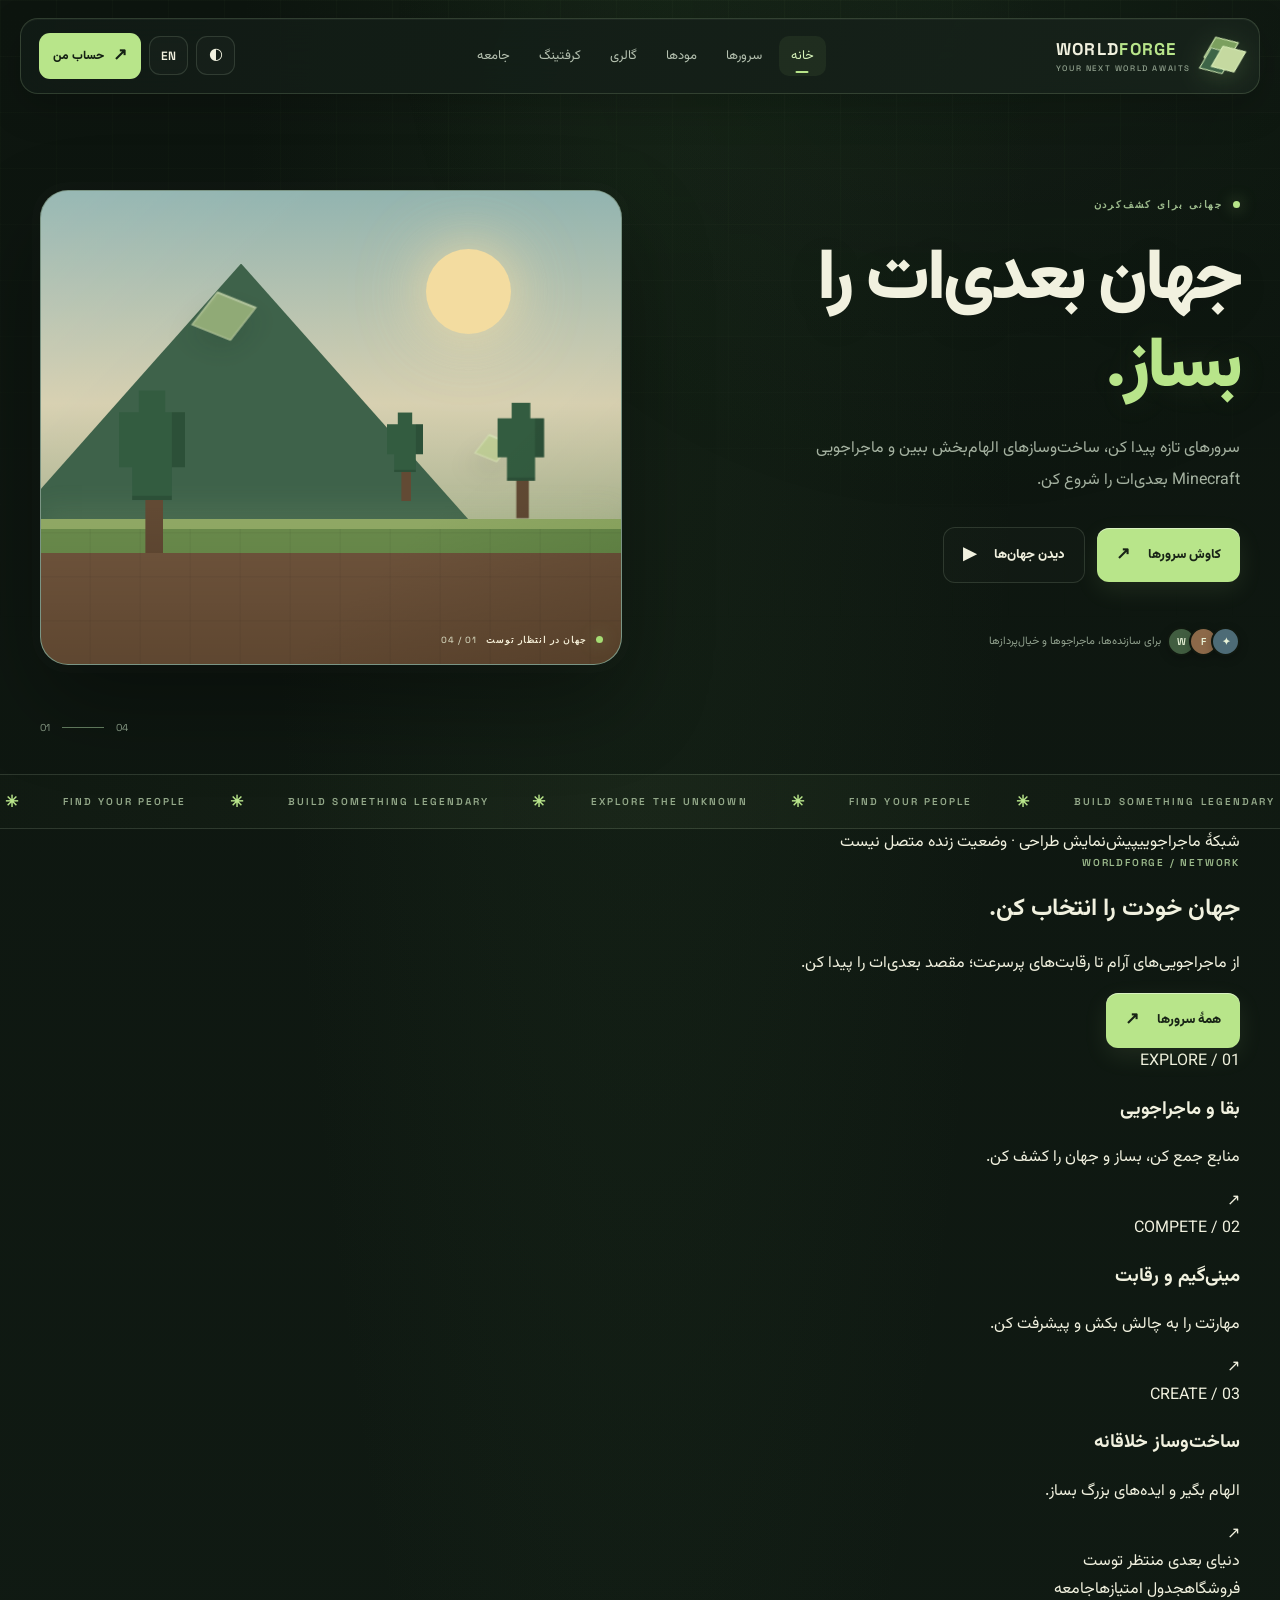
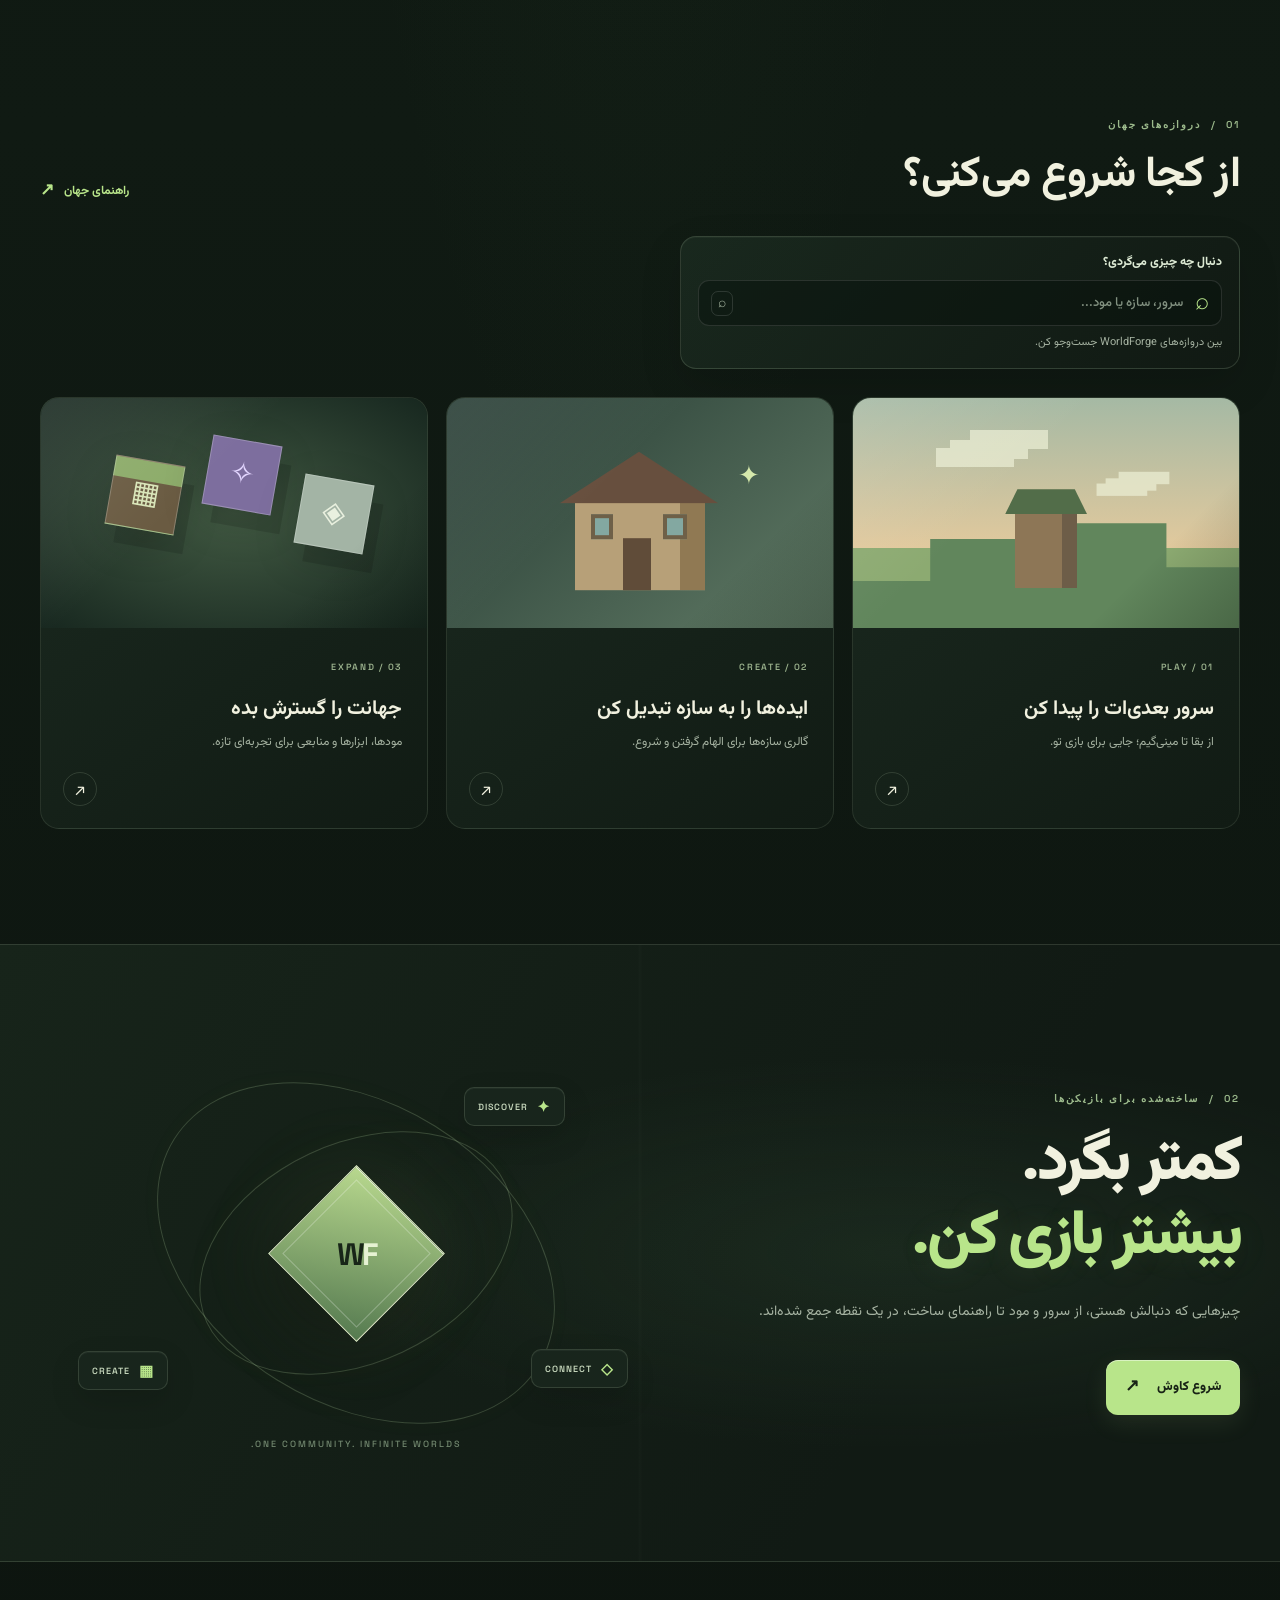
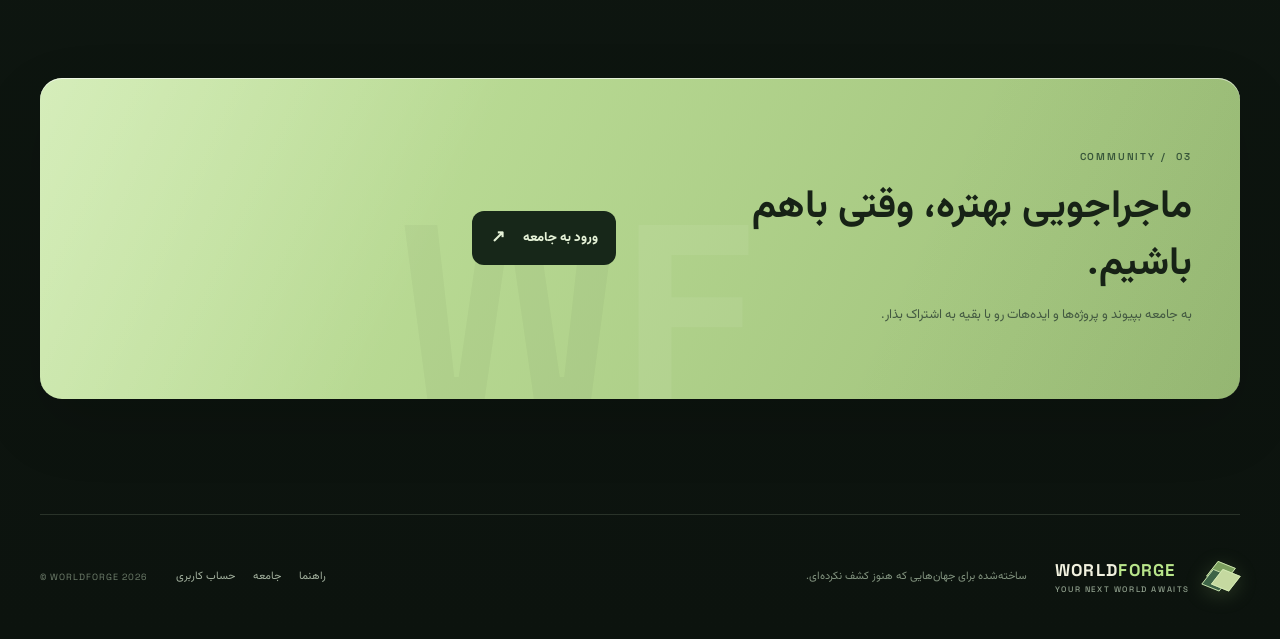
==== commit a08b3c67: "Redesign homepage with cinematic server network section" ====
--- a/index.html
+++ b/index.html
@@ -27,6 +27,16 @@
 <div class="hero-index"><span>01</span><i></i><span>04</span></div>
 </section>
 <section class="ticker" aria-label="WORLDFORGE"><div class="ticker-track"><span>BUILD SOMETHING LEGENDARY</span><b>✳</b><span>FIND YOUR PEOPLE</span><b>✳</b><span>EXPLORE THE UNKNOWN</span><b>✳</b><span>BUILD SOMETHING LEGENDARY</span><b>✳</b><span>FIND YOUR PEOPLE</span><b>✳</b></div></section>
+<section class="network-hub shell" aria-labelledby="network-title">
+<div class="network-topline"><span class="network-kicker"><i></i><span data-fa="شبکهٔ ماجراجویی" data-en="THE ADVENTURE NETWORK">شبکهٔ ماجراجویی</span></span><span class="network-note" data-fa="پیش‌نمایش طراحی · وضعیت زنده متصل نیست" data-en="Design preview · live status not connected">پیش‌نمایش طراحی · وضعیت زنده متصل نیست</span></div>
+<div class="network-heading"><div><div class="eyebrow">WORLDFORGE / NETWORK</div><h2 id="network-title" data-fa="جهان خودت را انتخاب کن." data-en="Choose your world.">جهان خودت را انتخاب کن.</h2><p data-fa="از ماجراجویی‌های آرام تا رقابت‌های پرسرعت؛ مقصد بعدی‌ات را پیدا کن." data-en="From relaxed adventures to fast-paced competition, find your next destination.">از ماجراجویی‌های آرام تا رقابت‌های پرسرعت؛ مقصد بعدی‌ات را پیدا کن.</p></div><a class="button button-primary" href="servers.html"><span data-fa="همهٔ سرورها" data-en="All servers">همهٔ سرورها</span><b>↗</b></a></div>
+<div class="mode-grid">
+<a class="mode-card mode-survival" href="servers.html"><div class="mode-art"><span class="mode-sun"></span><span class="mode-mountain"></span><span class="mode-tower"></span><span class="mode-tag">01 / EXPLORE</span></div><div class="mode-info"><div><h3 data-fa="بقا و ماجراجویی" data-en="Survival & Adventure">بقا و ماجراجویی</h3><p data-fa="منابع جمع کن، بساز و جهان را کشف کن." data-en="Gather, build, and explore the unknown.">منابع جمع کن، بساز و جهان را کشف کن.</p></div><span class="mode-arrow">↗</span></div></a>
+<a class="mode-card mode-competitive" href="servers.html"><div class="mode-art"><span class="arena-ring"></span><span class="arena-block arena-block-a"></span><span class="arena-block arena-block-b"></span><span class="mode-tag">02 / COMPETE</span></div><div class="mode-info"><div><h3 data-fa="مینی‌گیم و رقابت" data-en="Minigames & PvP">مینی‌گیم و رقابت</h3><p data-fa="مهارتت را به چالش بکش و پیشرفت کن." data-en="Test your skills and rise through the ranks.">مهارتت را به چالش بکش و پیشرفت کن.</p></div><span class="mode-arrow">↗</span></div></a>
+<a class="mode-card mode-creative" href="gallery.html"><div class="mode-art"><span class="creative-cube cube-1"></span><span class="creative-cube cube-2"></span><span class="creative-cube cube-3"></span><span class="mode-tag">03 / CREATE</span></div><div class="mode-info"><div><h3 data-fa="ساخت‌وساز خلاقانه" data-en="Creative Builds">ساخت‌وساز خلاقانه</h3><p data-fa="الهام بگیر و ایده‌های بزرگ بساز." data-en="Find inspiration and bring big ideas to life.">الهام بگیر و ایده‌های بزرگ بساز.</p></div><span class="mode-arrow">↗</span></div></a>
+</div>
+<div class="network-footer"><div class="network-footer-mark"><span class="network-pulse"></span><span data-fa="دنیای بعدی منتظر توست" data-en="YOUR NEXT WORLD IS WAITING">دنیای بعدی منتظر توست</span></div><div class="network-footer-links"><a href="shop.html" data-fa="فروشگاه" data-en="Store">فروشگاه</a><a href="leaderboard.html" data-fa="جدول امتیازها" data-en="Leaderboard">جدول امتیازها</a><a href="community.html" data-fa="جامعه" data-en="Community">جامعه</a></div></div>
+</section>
 <section class="section shell" id="discover"><div class="section-heading"><div><div class="eyebrow"><span>01</span> / <span data-fa="دروازه‌های جهان" data-en="THE PORTALS">دروازه‌های جهان</span></div><h2 data-fa="از کجا شروع می‌کنی؟" data-en="Where will you begin?">از کجا شروع می‌کنی؟</h2></div><a class="text-link" href="docs.html"><span data-fa="راهنمای جهان" data-en="World guide">راهنمای جهان</span><b>↗</b></a></div>
 <div class="portal-search" role="search"><label for="portal-search" data-fa="دنبال چه چیزی می‌گردی؟" data-en="What are you looking for?">دنبال چه چیزی می‌گردی؟</label><div class="portal-search-control"><span aria-hidden="true">⌕</span><input id="portal-search" type="search" autocomplete="off" placeholder="سرور، سازه یا مود..." data-placeholder-fa="سرور، سازه یا مود..." data-placeholder-en="Servers, builds or mods..." aria-controls="portal-results"><kbd>⌕</kbd></div><p id="portal-results" class="search-feedback" role="status" aria-live="polite" data-fa="بین دروازه‌های WorldForge جست‌وجو کن." data-en="Search across WorldForge portals.">بین دروازه‌های WorldForge جست‌وجو کن.</p></div>
 <div class="portal-grid"><a class="portal portal-servers" href="servers.html"><div class="portal-art server-art"><span class="pixel-cloud cloud-one"></span><span class="pixel-cloud cloud-two"></span><span class="block-hill"></span><span class="tiny-tower"></span></div><div class="portal-content"><span class="portal-number">01 / PLAY</span><h3 data-fa="سرور بعدی‌ات را پیدا کن" data-en="Find your next server">سرور بعدی‌ات را پیدا کن</h3><p data-fa="از بقا تا مینی‌گیم؛ جایی برای بازی تو." data-en="From survival to minigames — find your place.">از بقا تا مینی‌گیم؛ جایی برای بازی تو.</p><span class="circle-arrow">↗</span></div></a>
--- a/styles.css
+++ b/styles.css
@@ -88,3 +88,62 @@
 @media(max-width:760px){.hero{padding-block:50px 58px}.hero-art{border-radius:22px;box-shadow:0 24px 55px #0005,0 0 0 5px #ffffff03}.portal-art{height:100%}.portal-content{padding:18px 16px}.feature-layout{padding-block:65px}.community-card{box-shadow:0 20px 45px #0002}.inner-panel{box-shadow:0 20px 45px #0002}}
 @media(hover:none){.portal:hover,.button:hover{transform:none}.portal:hover{box-shadow:0 12px 35px #0002}}
 @media(prefers-reduced-motion:reduce){.hero-copy,.sun,.feature-core{animation:none!important}.reveal{filter:none;opacity:1;transform:none}}
+
+/* Stage 1: cinematic polish + accessible discovery search */
+.portal-search{display:grid;grid-template-columns:minmax(0,1fr);gap:8px;max-width:560px;margin:-12px 0 28px auto;padding:15px 17px;border:1px solid #d8edc827;border-radius:16px;background:linear-gradient(135deg,#1b2b20d9,#111a14d9);box-shadow:0 16px 42px #0002,inset 0 1px #ffffff09}
+.portal-search label{font-size:12px;font-weight:800;color:#dce9d3}
+.portal-search-control{display:flex;align-items:center;gap:10px;min-height:46px;padding:0 12px;border:1px solid #ffffff1d;border-radius:11px;background:#08100b75}
+.portal-search-control>span{font-size:24px;color:var(--green);line-height:1}
+.portal-search-control input{width:100%;min-width:0;border:0;outline:0;background:transparent;color:var(--text);font:500 13px var(--sans)}
+.portal-search-control input::placeholder{color:#829180}
+.portal-search-control kbd{display:grid;place-items:center;width:25px;height:25px;border:1px solid #ffffff20;border-radius:7px;color:#a9b8a3;font-size:14px}
+.search-feedback{min-height:1.5em;margin:0;color:var(--muted);font-size:11px}
+.portal[hidden]{display:none!important}
+.portal-search:focus-within{border-color:#b8e58a75;box-shadow:0 0 0 3px #b8e58a0b,0 16px 42px #0002}
+body.light .portal-search{background:linear-gradient(135deg,#f8faeff0,#e1eadbeF);border-color:#4e794b25}
+body.light .portal-search label{color:#263a27}
+body.light .portal-search-control{background:#ffffffb8;border-color:#263a2720}
+body.light .portal-search-control input{color:#1a291b}
+body.light .portal-search-control input::placeholder{color:#657761}
+@media(max-width:760px){.portal-search{margin:0 0 22px;width:100%;padding:13px}.portal-search-control{min-height:44px}}
+@media(prefers-reduced-motion:reduce){html{scroll-behavior:auto}.ticker-track{animation:none}.floating-cube{animation:none}}
+
+/* Stage 2: practical client-side tools; data clearly labeled as demos */
+.tool-module{margin:28px 0 8px;padding:clamp(16px,3vw,28px);border:1px solid var(--line);border-radius:18px;background:linear-gradient(145deg,#1b2a1fd9,#111a14e8);box-shadow:0 20px 55px #0002}
+body.light .tool-module{background:linear-gradient(145deg,#f6f8f0,#e9eee4);border-color:#243b241c}
+.tool-head{margin-bottom:18px}.tool-head h3{margin:0 0 5px;font-size:clamp(18px,2.5vw,24px)}.tool-head p{margin:0;color:var(--muted);font-size:13px;max-width:780px}
+.tool-controls{display:grid;grid-template-columns:minmax(0,1fr) minmax(160px,.55fr);gap:10px;margin:18px 0}
+.tool-controls input,.tool-controls select,.idea-form input,.idea-form select{width:100%;min-width:0;min-height:44px;border:1px solid var(--line);border-radius:10px;background:#09110c9c;color:var(--text);padding:10px 12px;font:inherit;font-size:13px}
+body.light .tool-controls input,body.light .tool-controls select,body.light .idea-form input,body.light .idea-form select{background:#ffffff;color:#19291a;border-color:#243b2420}
+.tool-controls input:focus-visible,.tool-controls select:focus-visible,.idea-form input:focus-visible,.idea-form select:focus-visible{outline:2px solid var(--green);outline-offset:2px}
+.tool-grid{display:grid;grid-template-columns:repeat(3,minmax(0,1fr));gap:12px;margin-top:14px}
+.tool-card{min-width:0;padding:17px;border:1px solid var(--line);border-radius:14px;background:#ffffff04;overflow:hidden}
+.tool-card h4{margin:5px 0 7px;font-size:16px}.tool-card p{margin:0 0 10px;color:var(--muted);font-size:12px}.tool-card small{color:var(--muted);font-size:11px}
+.tool-symbol{display:grid;place-items:center;width:42px;height:42px;border:1px solid #a8d87d35;border-radius:12px;background:#a8d87d0c;color:var(--green);font-size:22px}
+.demo-tag{display:inline-block;margin-top:8px;padding:3px 8px;border-radius:999px;background:#a8d87d12;color:var(--green);font-size:10px}
+.tool-status{min-height:1.5em;color:var(--muted);font-size:12px;margin:14px 0 0}
+.filter-chips{display:flex;flex-wrap:wrap;gap:8px;margin:16px 0}.filter-chip{padding:8px 13px;border:1px solid var(--line);border-radius:999px;background:transparent;color:var(--text);cursor:pointer;font:inherit;font-size:12px}.filter-chip.active{border-color:#a8d87d85;background:#a8d87d18;color:var(--green)}
+.voxel-scene{position:relative;height:140px;overflow:hidden;border-radius:10px;background:linear-gradient(#182a3a 0 54%,#304b35 54% 70%,#203423 70%);isolation:isolate}
+.voxel-scene:before,.voxel-scene:after,.voxel-scene span,.voxel-scene i,.voxel-scene b{content:"";position:absolute;display:block;image-rendering:pixelated}
+.scene-castle:before{width:46%;height:55%;bottom:16%;left:27%;background:repeating-linear-gradient(0deg,#69726c 0 13px,#505a54 13px 15px);clip-path:polygon(15% 0,35% 0,35% 15%,65% 15%,65% 0,85% 0,100% 100%,0 100%)}
+.scene-castle:after{width:20%;height:73%;bottom:16%;left:40%;background:repeating-linear-gradient(0deg,#838c80 0 12px,#5e6a5e 12px 14px);clip-path:polygon(0 15%,20% 15%,20% 0,80% 0,80% 15%,100% 15%,100% 100%,0 100%)}
+.scene-castle span{width:16%;height:30%;bottom:16%;left:13%;background:#657367;clip-path:polygon(0 20%,30% 20%,30% 0,70% 0,70% 20%,100% 20%,100% 100%,0 100%)}
+.scene-modern{background:linear-gradient(#9bb7c2 0 58%,#617e52 58% 72%,#32452e 72%)}
+.scene-modern:before{width:56%;height:56%;bottom:16%;left:22%;background:linear-gradient(90deg,#d6d5c3 0 48%,#293e3a 48% 53%,#a5b9b1 53%);clip-path:polygon(0 20%,30% 20%,30% 0,100% 0,100% 100%,0 100%)}
+.scene-modern:after{width:60%;height:12%;bottom:68%;left:20%;background:#263e37;transform:skewY(-12deg)}
+.scene-nature{background:linear-gradient(#9ebdc6 0 50%,#476f49 50% 65%,#233b2b 65%)}
+.scene-nature:before{width:100%;height:60%;bottom:0;background:linear-gradient(135deg,transparent 0 25%,#73915b 25% 44%,transparent 44%),linear-gradient(225deg,transparent 0 26%,#3c6343 26% 45%,transparent 45%)}
+.scene-nature:after{width:28%;height:22%;bottom:15%;left:37%;background:#4c91a3;clip-path:polygon(20% 0,100% 0,80% 100%,0 100%)}
+.scene-castle i,.scene-modern i,.scene-nature i{width:8px;height:8px;top:16%;left:18%;background:#f4e9b7;box-shadow:0 0 20px #f4e9b755}
+.gallery-concept[hidden]{display:none}
+.recipe-result{display:grid;grid-template-columns:1fr 1.2fr;gap:16px;align-items:center;border:1px solid var(--line);border-radius:14px;padding:16px}
+.recipe-title{grid-column:1/-1;display:flex;justify-content:space-between;gap:10px;align-items:center}.recipe-title h4{margin:0}.recipe-title span{font-size:12px;color:var(--green)}
+.recipe-pattern{display:grid;gap:4px;justify-content:center}.recipe-row{display:flex;gap:4px;justify-content:center}.recipe-cell{display:grid;place-items:center;width:38px;height:38px;border:1px solid var(--line);border-radius:7px;background:#a8d87d0a;font-size:19px}
+.recipe-ingredients{padding-inline-start:20px;margin:0;font-size:12px}.recipe-ingredients li{display:flex;justify-content:space-between;gap:10px;padding:4px 0;color:var(--muted)}
+.recipe-result>small{grid-column:1/-1;color:var(--muted)}
+.quantity-label{align-self:center;font-size:12px;color:var(--muted)}
+.idea-form{display:grid;grid-template-columns:1fr 1fr;gap:9px 12px;align-items:center;margin:18px 0}.idea-form label{font-size:12px;color:var(--muted)}.idea-form button{grid-column:1/-1;justify-self:start}
+.readiness-list{padding-inline-start:20px;display:grid;gap:10px;margin:20px 0}.readiness-list li{font-size:13px}
+.roadmap{display:grid;gap:12px;padding-inline-start:22px}.roadmap li{padding:14px;border:1px solid var(--line);border-radius:12px}.roadmap li b{color:var(--green)}.roadmap li p{margin:5px 0 0;color:var(--muted);font-size:13px}
+@media(max-width:760px){.tool-grid{grid-template-columns:1fr}.tool-controls{grid-template-columns:1fr}.recipe-result{grid-template-columns:1fr}.recipe-title{grid-column:1}.recipe-result>small{grid-column:1}.idea-form{grid-template-columns:1fr}.idea-form button{grid-column:1}.voxel-scene{height:165px}}
+@media(prefers-reduced-motion:reduce){.tool-card,.filter-chip{transition:none!important;animation:none!important}}
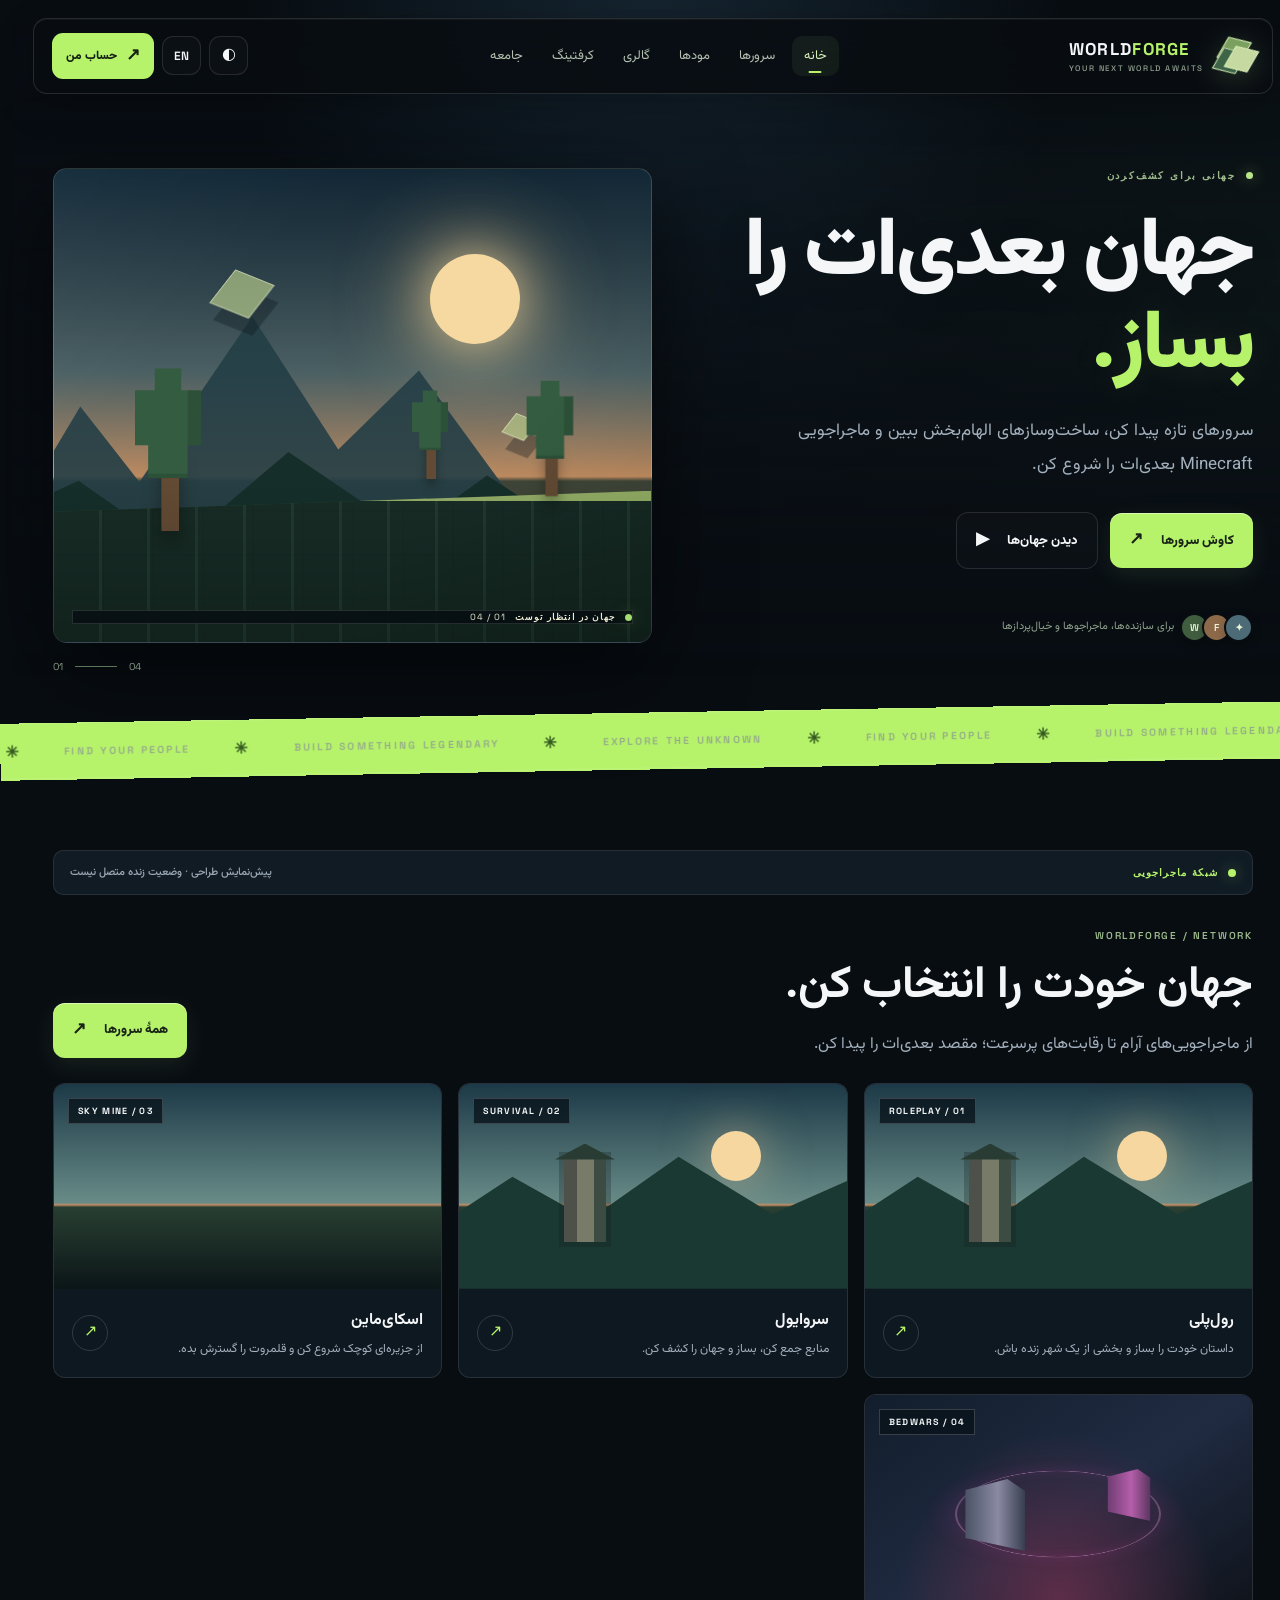
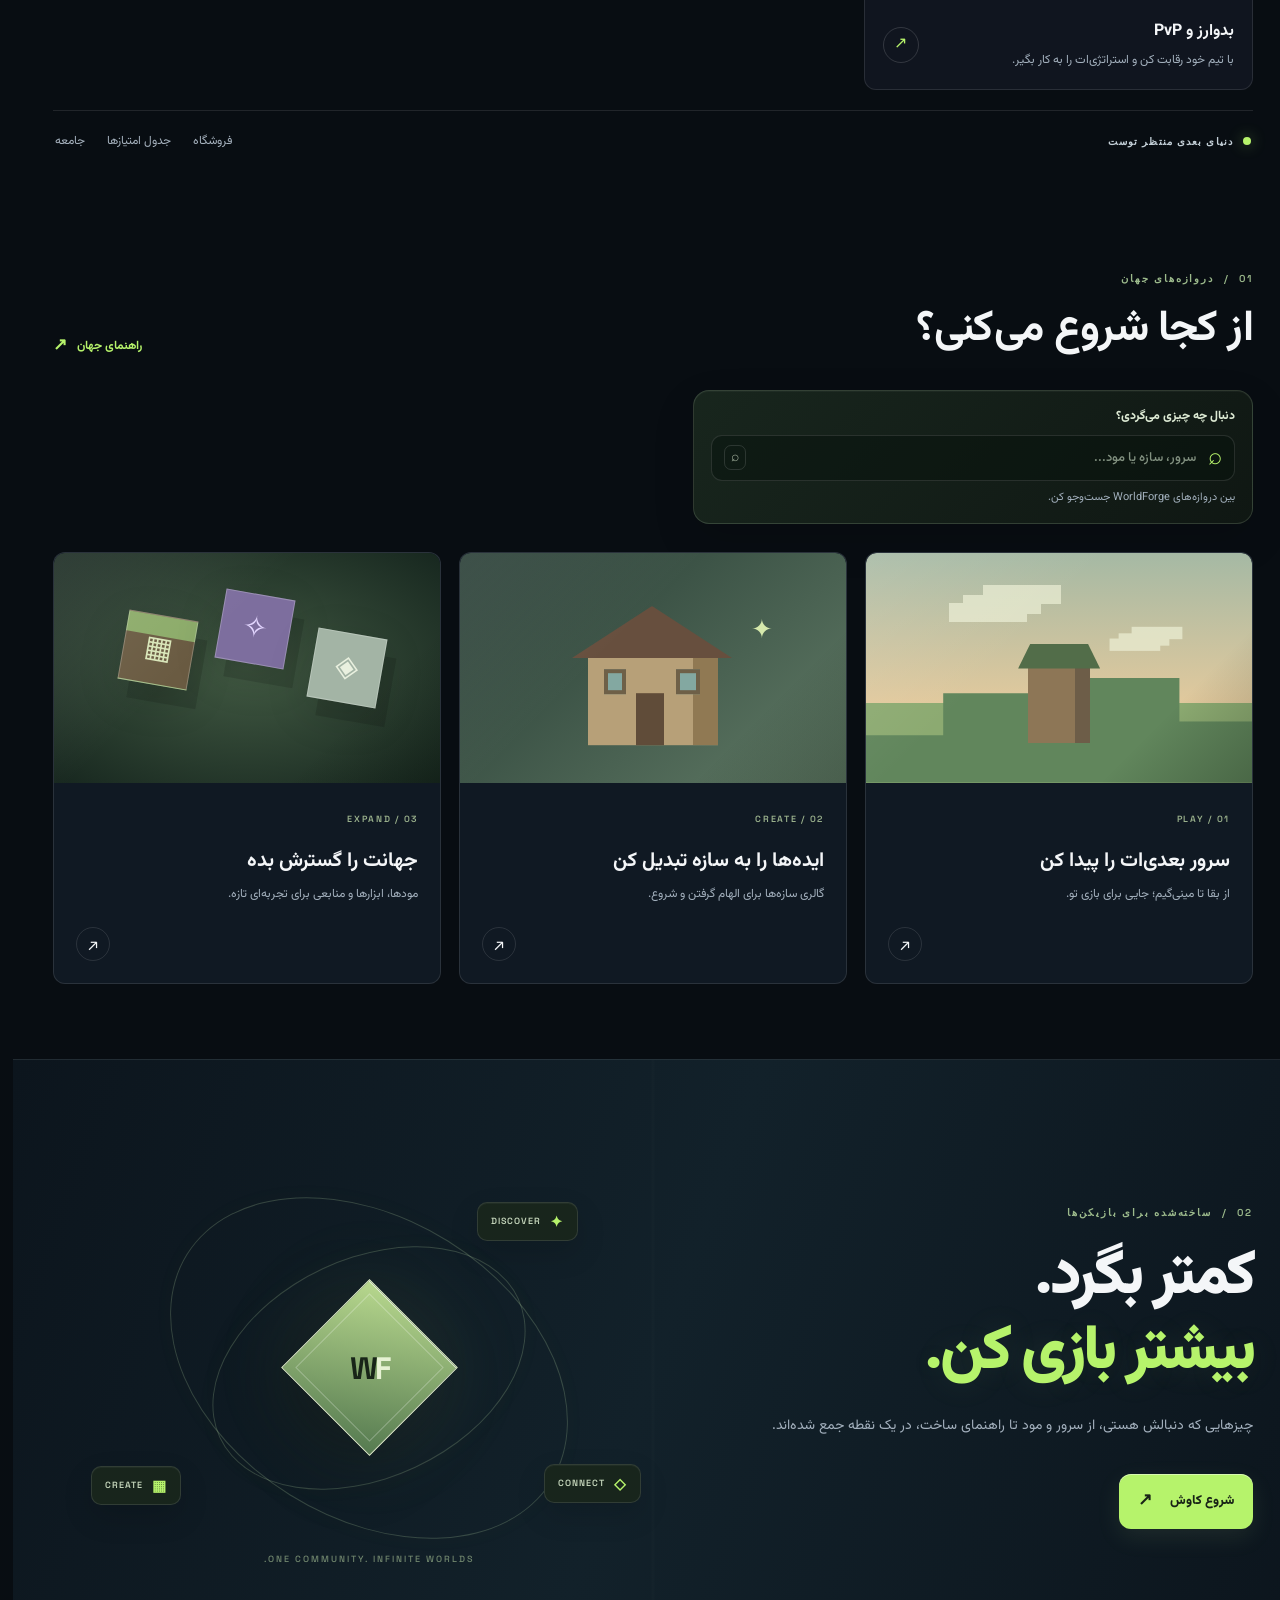
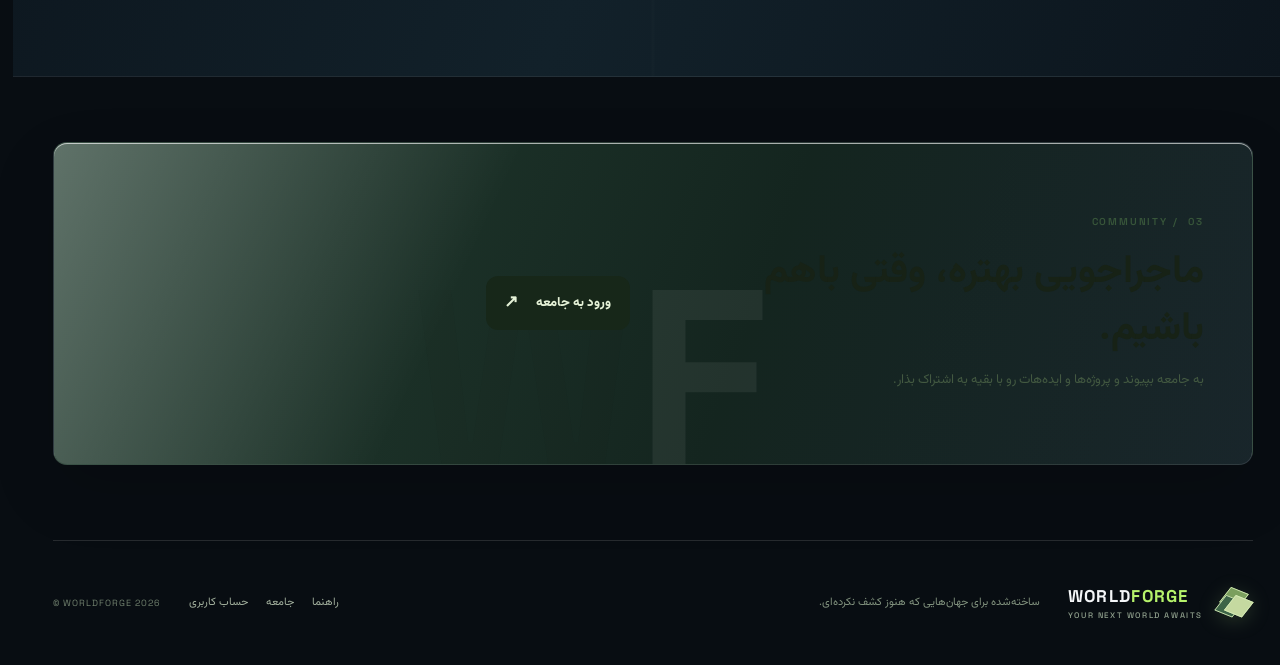
==== commit 3cf1b709: "Expand network showcase to four Minecraft game modes" ====
--- a/index.html
+++ b/index.html
@@ -31,9 +31,10 @@
 <div class="network-topline"><span class="network-kicker"><i></i><span data-fa="شبکهٔ ماجراجویی" data-en="THE ADVENTURE NETWORK">شبکهٔ ماجراجویی</span></span><span class="network-note" data-fa="پیش‌نمایش طراحی · وضعیت زنده متصل نیست" data-en="Design preview · live status not connected">پیش‌نمایش طراحی · وضعیت زنده متصل نیست</span></div>
 <div class="network-heading"><div><div class="eyebrow">WORLDFORGE / NETWORK</div><h2 id="network-title" data-fa="جهان خودت را انتخاب کن." data-en="Choose your world.">جهان خودت را انتخاب کن.</h2><p data-fa="از ماجراجویی‌های آرام تا رقابت‌های پرسرعت؛ مقصد بعدی‌ات را پیدا کن." data-en="From relaxed adventures to fast-paced competition, find your next destination.">از ماجراجویی‌های آرام تا رقابت‌های پرسرعت؛ مقصد بعدی‌ات را پیدا کن.</p></div><a class="button button-primary" href="servers.html"><span data-fa="همهٔ سرورها" data-en="All servers">همهٔ سرورها</span><b>↗</b></a></div>
 <div class="mode-grid">
-<a class="mode-card mode-survival" href="servers.html"><div class="mode-art"><span class="mode-sun"></span><span class="mode-mountain"></span><span class="mode-tower"></span><span class="mode-tag">01 / EXPLORE</span></div><div class="mode-info"><div><h3 data-fa="بقا و ماجراجویی" data-en="Survival & Adventure">بقا و ماجراجویی</h3><p data-fa="منابع جمع کن، بساز و جهان را کشف کن." data-en="Gather, build, and explore the unknown.">منابع جمع کن، بساز و جهان را کشف کن.</p></div><span class="mode-arrow">↗</span></div></a>
-<a class="mode-card mode-competitive" href="servers.html"><div class="mode-art"><span class="arena-ring"></span><span class="arena-block arena-block-a"></span><span class="arena-block arena-block-b"></span><span class="mode-tag">02 / COMPETE</span></div><div class="mode-info"><div><h3 data-fa="مینی‌گیم و رقابت" data-en="Minigames & PvP">مینی‌گیم و رقابت</h3><p data-fa="مهارتت را به چالش بکش و پیشرفت کن." data-en="Test your skills and rise through the ranks.">مهارتت را به چالش بکش و پیشرفت کن.</p></div><span class="mode-arrow">↗</span></div></a>
-<a class="mode-card mode-creative" href="gallery.html"><div class="mode-art"><span class="creative-cube cube-1"></span><span class="creative-cube cube-2"></span><span class="creative-cube cube-3"></span><span class="mode-tag">03 / CREATE</span></div><div class="mode-info"><div><h3 data-fa="ساخت‌وساز خلاقانه" data-en="Creative Builds">ساخت‌وساز خلاقانه</h3><p data-fa="الهام بگیر و ایده‌های بزرگ بساز." data-en="Find inspiration and bring big ideas to life.">الهام بگیر و ایده‌های بزرگ بساز.</p></div><span class="mode-arrow">↗</span></div></a>
+<a class="mode-card mode-roleplay" href="servers.html"><div class="mode-art"><span class="mode-sun"></span><span class="mode-mountain"></span><span class="mode-tower"></span><span class="mode-tag">01 / ROLEPLAY</span></div><div class="mode-info"><div><h3 data-fa="رول‌پلی" data-en="Roleplay">رول‌پلی</h3><p data-fa="داستان خودت را بساز و بخشی از یک شهر زنده باش." data-en="Create your story and become part of a living city.">داستان خودت را بساز و بخشی از یک شهر زنده باش.</p></div><span class="mode-arrow">↗</span></div></a>
+<a class="mode-card mode-survival" href="servers.html"><div class="mode-art"><span class="mode-sun"></span><span class="mode-mountain"></span><span class="mode-tower"></span><span class="mode-tag">02 / SURVIVAL</span></div><div class="mode-info"><div><h3 data-fa="سروایول" data-en="Survival">سروایول</h3><p data-fa="منابع جمع کن، بساز و جهان را کشف کن." data-en="Gather, build, and explore the unknown.">منابع جمع کن، بساز و جهان را کشف کن.</p></div><span class="mode-arrow">↗</span></div></a>
+<a class="mode-card mode-skymine" href="servers.html"><div class="mode-art"><span class="island island-one"></span><span class="island island-two"></span><span class="sky-crystal"></span><span class="mode-tag">03 / SKY MINE</span></div><div class="mode-info"><div><h3 data-fa="اسکای‌ماین" data-en="SkyMine">اسکای‌ماین</h3><p data-fa="از جزیره‌ای کوچک شروع کن و قلمروت را گسترش بده." data-en="Start on a small island and grow your own realm.">از جزیره‌ای کوچک شروع کن و قلمروت را گسترش بده.</p></div><span class="mode-arrow">↗</span></div></a>
+<a class="mode-card mode-competitive" href="servers.html"><div class="mode-art"><span class="arena-ring"></span><span class="arena-block arena-block-a"></span><span class="arena-block arena-block-b"></span><span class="mode-tag">04 / BEDWARS</span></div><div class="mode-info"><div><h3 data-fa="بدوارز و PvP" data-en="BedWars & PvP">بدوارز و PvP</h3><p data-fa="با تیم خود رقابت کن و استراتژی‌ات را به کار بگیر." data-en="Compete with your team and put your strategy to work.">با تیم خود رقابت کن و استراتژی‌ات را به کار بگیر.</p></div><span class="mode-arrow">↗</span></div></a>
 </div>
 <div class="network-footer"><div class="network-footer-mark"><span class="network-pulse"></span><span data-fa="دنیای بعدی منتظر توست" data-en="YOUR NEXT WORLD IS WAITING">دنیای بعدی منتظر توست</span></div><div class="network-footer-links"><a href="shop.html" data-fa="فروشگاه" data-en="Store">فروشگاه</a><a href="leaderboard.html" data-fa="جدول امتیازها" data-en="Leaderboard">جدول امتیازها</a><a href="community.html" data-fa="جامعه" data-en="Community">جامعه</a></div></div>
 </section>
--- a/styles.css
+++ b/styles.css
@@ -147,3 +147,102 @@
 .roadmap{display:grid;gap:12px;padding-inline-start:22px}.roadmap li{padding:14px;border:1px solid var(--line);border-radius:12px}.roadmap li b{color:var(--green)}.roadmap li p{margin:5px 0 0;color:var(--muted);font-size:13px}
 @media(max-width:760px){.tool-grid{grid-template-columns:1fr}.tool-controls{grid-template-columns:1fr}.recipe-result{grid-template-columns:1fr}.recipe-title{grid-column:1}.recipe-result>small{grid-column:1}.idea-form{grid-template-columns:1fr}.idea-form button{grid-column:1}.voxel-scene{height:165px}}
 @media(prefers-reduced-motion:reduce){.tool-card,.filter-chip{transition:none!important;animation:none!important}}
+
+/* === Cinematic multiplayer-network redesign === */
+:root{--bg:#080d12;--bg2:#0e1720;--panel:#101d28;--text:#f4f6f8;--muted:#a3b0bd;--green:#b6f36b;--green2:#628e3b;--earth:#df985c;--line:#ffffff1c}
+body{background:#080d12}
+body:before{background:radial-gradient(ellipse at 50% -10%,#27465b70,transparent 46%),radial-gradient(ellipse at 100% 35%,#203c2c40,transparent 35%),linear-gradient(180deg,#080d12 0%,#0b1118 55%,#080d12 100%)}
+.site-header{background:#080d12df;border-color:#ffffff20;border-radius:14px}
+.hero{padding-top:74px;padding-bottom:70px;gap:30px;min-height:590px}
+.hero h1{font-size:clamp(48px,6.4vw,88px);line-height:1.14;letter-spacing:-2px}
+.hero-copy{max-width:610px}
+.hero-lede{font-size:17px;max-width:490px}
+.hero-art{min-height:450px;border-radius:14px;border:1px solid #ffffff22;overflow:hidden;box-shadow:0 28px 90px #0008;background:linear-gradient(180deg,#172d3b 0%,#476c77 43%,#c28c61 65%,#1a302d 66%,#0c1718 100%)}
+.art-sky{background:linear-gradient(180deg,#102433aa,#e4a86a33 72%,transparent);inset:0}
+.sun{width:90px;height:90px;top:18%;right:22%;background:#f5d9a0;box-shadow:0 0 90px #ffc87a8c;border-radius:50%}
+.mountain-back{background:#243f46;clip-path:polygon(0 85%,16% 45%,27% 66%,48% 20%,64% 57%,79% 35%,100% 78%,100% 100%,0 100%);height:76%;bottom:8%;opacity:.9}
+.mountain-front{background:#152e2a;clip-path:polygon(0 56%,18% 38%,35% 64%,55% 27%,76% 58%,90% 36%,100% 50%,100% 100%,0 100%);height:55%;bottom:0}
+.voxel-ground{height:32%;background:repeating-linear-gradient(90deg,#182c26 0 45px,#203b30 45px 48px),linear-gradient(#254c36,#0b1714);bottom:0;clip-path:polygon(0 14%,100% 0,100% 100%,0 100%)}
+.voxel-tree i,.voxel-tree b{filter:drop-shadow(0 10px 8px #0005)}
+.art-label{background:#071016c9;border:1px solid #ffffff28;backdrop-filter:blur(14px)}
+.floating-cube{box-shadow:14px 15px 0 #07101650;animation:float-cube 7s ease-in-out infinite}
+.cube-b{animation-delay:-3s}
+.ticker{background:#b6f36b;color:#10170d;transform:rotate(-1deg) scale(1.02);margin-block:0 48px}
+.ticker b{color:#365b20}
+.section{padding-top:65px;padding-bottom:75px}
+.portal{border-radius:12px;background:#101923;border-color:#ffffff1c}
+.portal-art{border-radius:10px 10px 0 0}
+.portal-content{padding:22px}
+.feature-band{background:linear-gradient(110deg,#0c151d,#12212a 50%,#0c151d);border-block:1px solid #ffffff14}
+.community-card{border-radius:14px;background:linear-gradient(110deg,#243e31,#14251f 58%,#18242b);border:1px solid #ffffff1b}
+.site-footer{border-top-color:#ffffff20}
+.network-hub{padding:34px 0 56px}
+.network-topline,.network-heading,.network-footer,.network-footer-links,.network-footer-mark{display:flex;align-items:center;justify-content:space-between;gap:18px}
+.network-topline{padding:13px 16px;border:1px solid #ffffff18;background:#101b24;border-radius:10px;margin-bottom:34px;font:600 10px var(--latin);letter-spacing:1.1px}
+.network-kicker{display:flex;align-items:center;gap:10px;color:var(--green)}
+.network-kicker i,.network-pulse{display:inline-block;width:8px;height:8px;border-radius:50%;background:var(--green);box-shadow:0 0 15px #b6f36b77}
+.network-note{color:#9ca9b5;letter-spacing:0;font:500 11px var(--sans)}
+.network-heading{align-items:end;margin-bottom:25px}
+.network-heading h2{font-size:clamp(28px,4vw,45px);margin:6px 0}
+.network-heading p{color:var(--muted);margin:0}
+.mode-grid{display:grid;grid-template-columns:repeat(3,minmax(0,1fr));gap:16px}
+.mode-card{min-width:0;background:#0e1821;border:1px solid #ffffff1b;border-radius:12px;overflow:hidden;transition:transform .25s,border-color .25s,box-shadow .25s}
+.mode-card:hover{transform:translateY(-5px);border-color:#b6f36b78;box-shadow:0 18px 42px #0005}
+.mode-art{height:205px;position:relative;overflow:hidden;background:linear-gradient(180deg,#1c3947,#688b87 58%,#c28c62 59%,#283e32 60%,#0b1517)}
+.mode-tag{position:absolute;left:14px;top:14px;padding:6px 9px;border:1px solid #ffffff2e;background:#08121ac9;color:#f3f6f6;font:700 9px var(--latin);letter-spacing:1.3px}
+.mode-sun{position:absolute;width:50px;height:50px;border-radius:50%;right:22%;top:23%;background:#f6d7a0;box-shadow:0 0 48px #ffdba080}
+.mode-mountain{position:absolute;inset:auto -5% 0;height:70%;background:#1b3933;clip-path:polygon(0 55%,17% 22%,35% 52%,56% 8%,78% 48%,100% 19%,100% 100%,0 100%)}
+.mode-tower{position:absolute;bottom:23%;left:27%;width:42px;height:85px;background:linear-gradient(90deg,#4e5149 0 30%,#787b67 30% 72%,#3c4c42 72%);box-shadow:0 0 0 5px #101b1b44}
+.mode-tower:before{content:"";position:absolute;left:-9px;right:-9px;top:-13px;height:16px;background:#283c34;clip-path:polygon(0 100%,50% 0,100% 100%)}
+.mode-competitive{background:#10151f}.mode-competitive .mode-art{background:radial-gradient(ellipse at 50% 100%,#5d2d49 0,transparent 58%),linear-gradient(145deg,#121d2c,#202b42 55%,#10141c)}
+.arena-ring{position:absolute;width:205px;height:205px;border:1px solid #e5a5d7a1;border-radius:50%;left:50%;top:58%;transform:translate(-50%,-50%) rotateX(65deg);box-shadow:0 0 35px #d64cbf25,inset 0 0 25px #d64cbf22}
+.arena-block{position:absolute;width:60px;height:72px;bottom:24%;background:linear-gradient(90deg,#4a5265,#8a8aa3 55%,#383e50);clip-path:polygon(0 15%,70% 0,100% 17%,100% 100%,0 82%)}
+.arena-block-a{left:26%}.arena-block-b{right:24%;bottom:34%;transform:scale(.72);background:linear-gradient(90deg,#6e3d72,#b55eaa 55%,#58345e)}
+.mode-creative .mode-art{background:radial-gradient(ellipse at 50% 70%,#435d3d,#1d3035 55%,#121d29)}
+.creative-cube{position:absolute;width:65px;height:65px;transform:rotate(30deg) skew(-7deg,-7deg);box-shadow:12px 13px 0 #050b1090}
+.cube-1{left:22%;top:34%;background:linear-gradient(135deg,#7fae62 0 50%,#4c7449 50%)}
+.cube-2{left:47%;top:21%;background:linear-gradient(135deg,#b5c3d0 0 50%,#687e90 50%);transform:scale(.75) rotate(30deg) skew(-7deg,-7deg)}
+.cube-3{left:55%;top:53%;background:linear-gradient(135deg,#c49b68 0 50%,#806144 50%);transform:scale(.58) rotate(30deg) skew(-7deg,-7deg)}
+.mode-info{display:flex;align-items:center;justify-content:space-between;gap:12px;padding:18px}
+.mode-info h3{font-size:16px;margin:0 0 5px}
+.mode-info p{font-size:12px;color:var(--muted);margin:0}
+.mode-arrow{width:36px;height:36px;flex:0 0 auto;display:grid;place-items:center;border:1px solid #ffffff25;border-radius:50%;color:var(--green);transition:background .2s,color .2s}
+.mode-card:hover .mode-arrow{background:var(--green);color:#0b1115}
+.network-footer{padding:20px 2px 0;margin-top:20px;border-top:1px solid #ffffff1a}
+.network-footer-mark{justify-content:flex-start;gap:10px;font:700 10px var(--latin);letter-spacing:1.1px;color:#c4d0d8}
+.network-footer-links{gap:22px;color:#a6b2be;font-size:12px}
+.network-footer-links a:hover{color:var(--green)}
+@keyframes float-cube{0%,100%{transform:translateY(0) rotate(12deg)}50%{transform:translateY(-12px) rotate(18deg)}}
+@media(max-width:850px){.hero{padding-top:48px;min-height:0}.hero-art{min-height:350px}.mode-grid{grid-template-columns:1fr 1fr}.mode-card:last-child{grid-column:1/-1}.network-heading{align-items:start;flex-direction:column}.network-heading .button{align-self:start}}
+@media(max-width:560px){.shell{width:min(100% - 30px,1200px)}.hero{padding-top:32px;padding-bottom:36px}.hero h1{font-size:clamp(43px,12vw,62px);letter-spacing:-1px}.hero-art{min-height:270px}.network-hub{padding-top:18px}.network-topline{align-items:flex-start;flex-direction:column;gap:5px}.mode-grid{grid-template-columns:1fr}.mode-card:last-child{grid-column:auto}.mode-art{height:180px}.network-footer{align-items:flex-start;flex-direction:column}.network-footer-links{flex-wrap:wrap;gap:12px 20px}.network-heading p{font-size:13px}.ticker{margin-bottom:20px}}
+@media(prefers-reduced-motion:reduce){.floating-cube,.mode-card{animation:none!important;transition:none!important}}
+
+/* Unified subpage treatment: network-console panels */
+.inner-page{padding-top:58px}
+.inner-hero{position:relative;overflow:hidden;padding:30px 28px 34px;border:1px solid #ffffff1b;border-radius:14px;background:radial-gradient(ellipse at 84% 10%,#456a7b40,transparent 42%),linear-gradient(115deg,#101b25,#12232b 58%,#0e171f);box-shadow:0 26px 75px #0004}
+.inner-hero:after{content:"";position:absolute;inset:0;pointer-events:none;background:linear-gradient(115deg,transparent 48%,#b6f36b06 48.2%,transparent 48.5%),linear-gradient(0deg,#ffffff04 1px,transparent 1px);background-size:auto,100% 38px}
+.inner-hero h1{font-size:clamp(34px,4.5vw,56px);line-height:1.2;letter-spacing:-1.2px}
+.inner-hero p{max-width:690px;color:#b7c4ce}
+.inner-glyph{border:1px solid #ffffff25;background:linear-gradient(145deg,#2a4551,#162831);box-shadow:0 12px 32px #0004}
+.inner-panel{margin-top:18px;border:1px solid #ffffff1b;border-radius:14px;background:radial-gradient(ellipse at 100% 0%,#2a526020,transparent 42%),linear-gradient(145deg,#111e28,#0c151d);box-shadow:0 24px 65px #0003}
+.inner-panel-top{border-bottom:1px solid #ffffff16;padding-bottom:14px}
+.inner-panel h2,.inner-panel h3{color:#f1f5f7}
+.tool-module{background:linear-gradient(145deg,#111e28,#0b151d);border:1px solid #ffffff1a;color:#f4f6f8;box-shadow:0 18px 55px #0003}
+.tool-head p,.tool-card p,.tool-card small,.tool-card li{color:#a6b5c1}
+.tool-card{background:linear-gradient(145deg,#172733,#101a23);border-color:#ffffff19;border-radius:12px;box-shadow:inset 0 1px #ffffff06}
+.tool-card h4{color:#f4f6f8}
+.tool-controls input,.tool-controls select,.idea-form input,.idea-form select{background:#081118;color:#f4f6f8;border-color:#ffffff22}
+.filter-chip{border-color:#ffffff22;background:#13222c;color:#c4d0d8}
+.filter-chip[aria-pressed=true],.filter-chip.active{background:#b6f36b;color:#111a12;border-color:#b6f36b}
+.demo-tag{background:#243c2b;color:#c8f6a1;border:1px solid #b6f36b2b}
+.recipe-result,.voxel-scene{border-color:#ffffff1c;background:#0c151d}
+.readiness-list li,.roadmap li{border-color:#ffffff1c}
+.network-hub,.section,.community-strip{scroll-margin-top:110px}
+body.light .inner-hero{background:linear-gradient(120deg,#f4f7ee,#dce8dc);border-color:#263d2920}
+body.light .inner-hero p{color:#4e6051}
+body.light .inner-glyph{background:linear-gradient(145deg,#d8e9cb,#a8c69a)}
+body.light .inner-panel,body.light .tool-module{background:linear-gradient(145deg,#f7f9f2,#e8eee3);border-color:#263d291c;color:#18251a}
+body.light .inner-panel h2,body.light .inner-panel h3,body.light .tool-card h4{color:#18251a}
+body.light .tool-card{background:linear-gradient(145deg,#fff,#edf2e8);border-color:#263d291b}
+body.light .tool-controls input,body.light .tool-controls select,body.light .idea-form input,body.light .idea-form select{background:#fff;color:#18251a;border-color:#263d2925}
+@media(max-width:650px){.inner-page{padding-top:28px}.inner-hero{padding:22px 18px 24px}.inner-hero h1{font-size:clamp(31px,9vw,43px)}.inner-panel{padding:16px}.inner-glyph{width:62px;height:62px;font-size:30px;border-radius:15px}}
